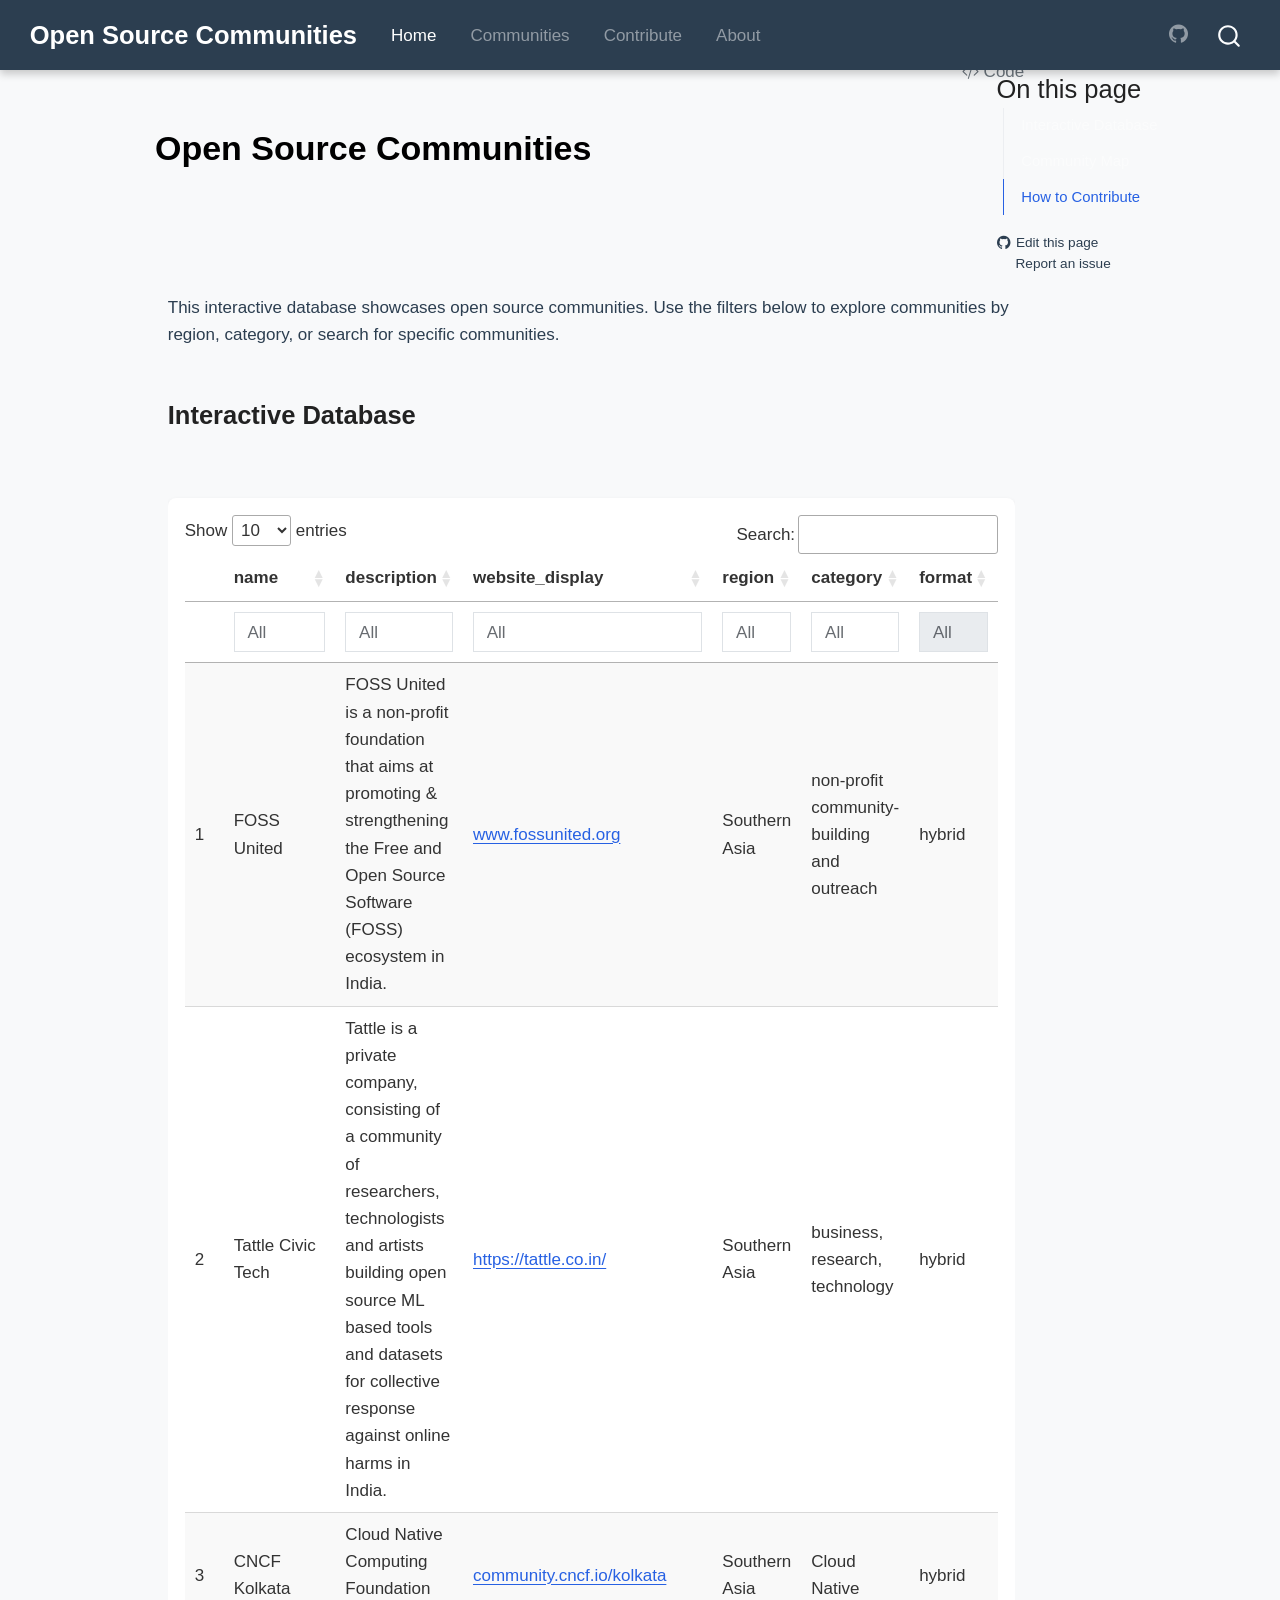
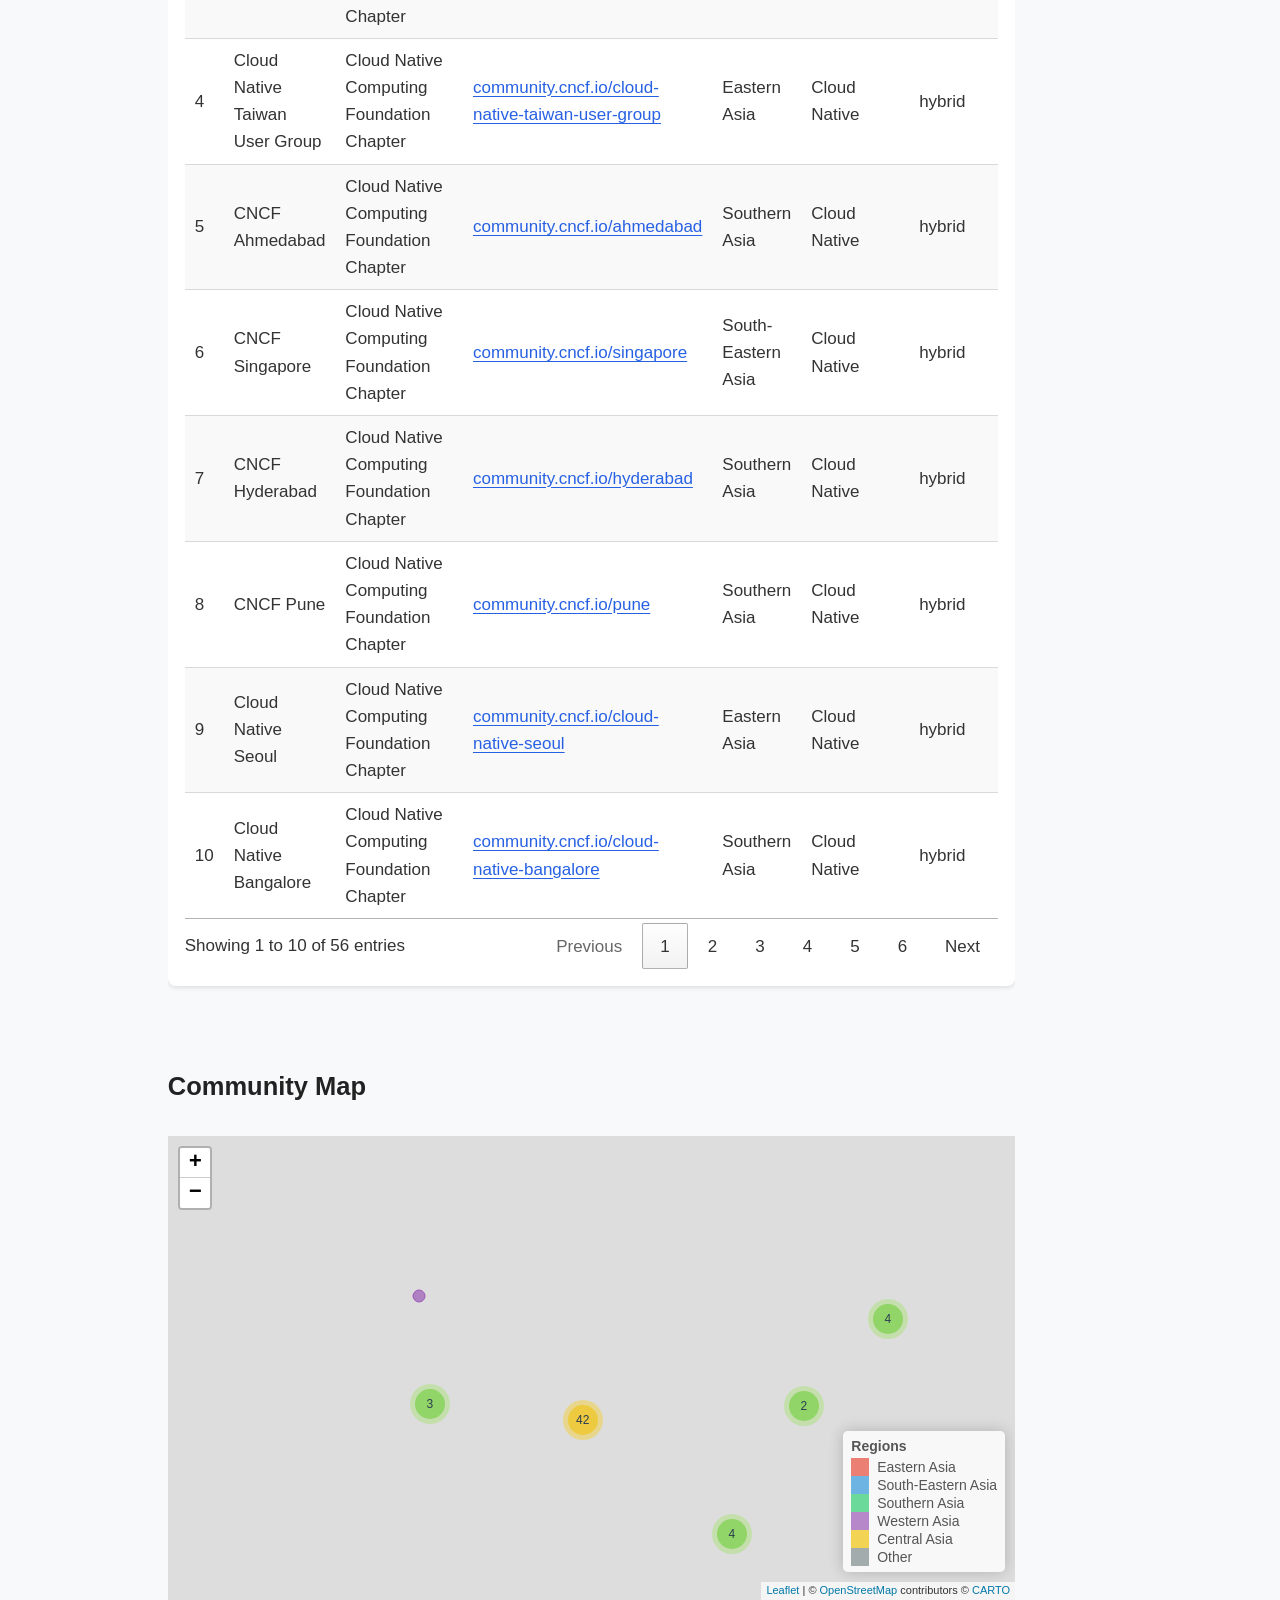
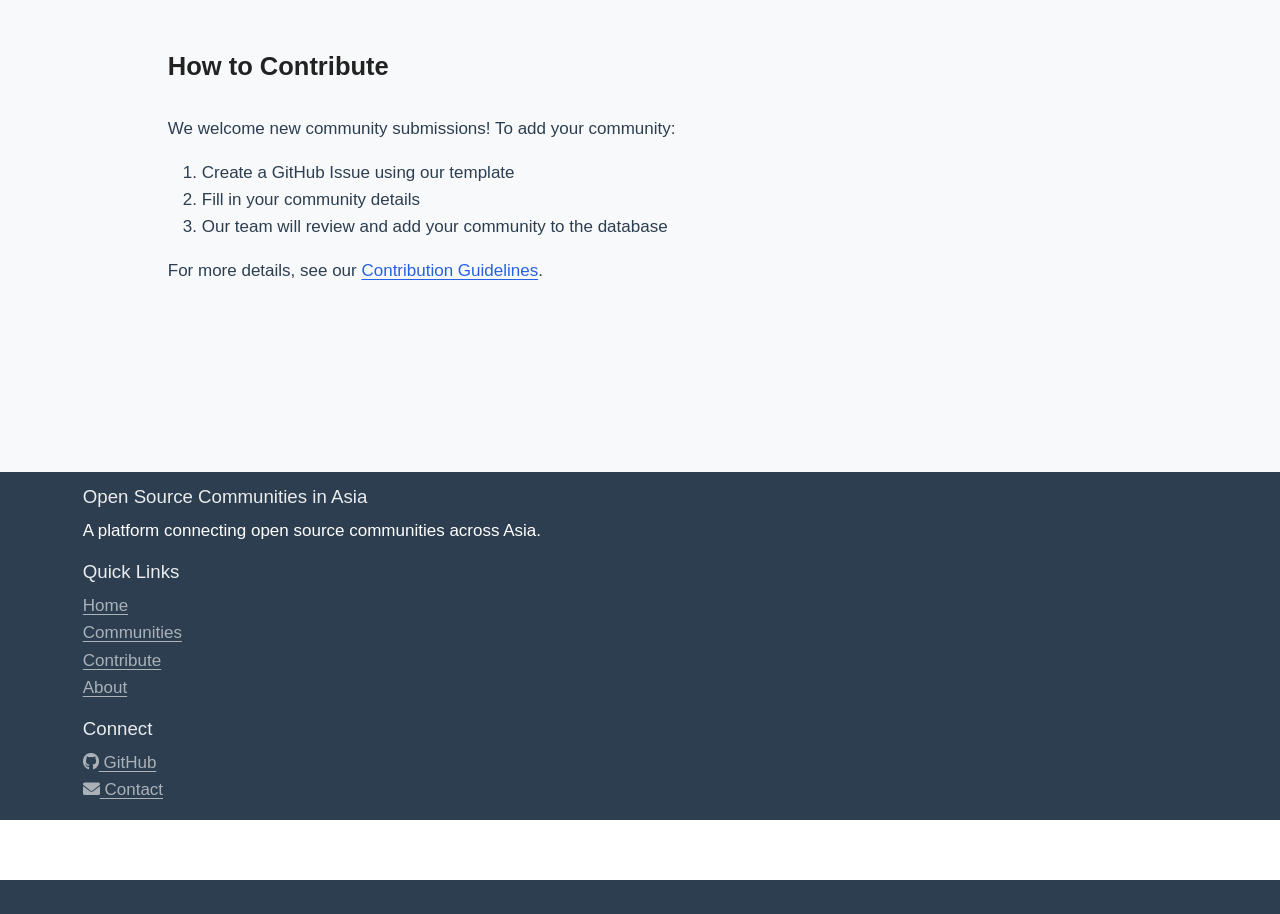
==== docs/index.html @ 330e284d "pushed website code Signed-off-by: SammanSarkar <sarkar.samman4231@gmail.com>" ====
<!DOCTYPE html>
<html xmlns="http://www.w3.org/1999/xhtml" lang="en" xml:lang="en"><head>

<meta charset="utf-8">
<meta name="generator" content="quarto-1.7.29">

<meta name="viewport" content="width=device-width, initial-scale=1.0, user-scalable=yes">


<title>Open Source Communities</title>
<style>
code{white-space: pre-wrap;}
span.smallcaps{font-variant: small-caps;}
div.columns{display: flex; gap: min(4vw, 1.5em);}
div.column{flex: auto; overflow-x: auto;}
div.hanging-indent{margin-left: 1.5em; text-indent: -1.5em;}
ul.task-list{list-style: none;}
ul.task-list li input[type="checkbox"] {
  width: 0.8em;
  margin: 0 0.8em 0.2em -1em; /* quarto-specific, see https://github.com/quarto-dev/quarto-cli/issues/4556 */ 
  vertical-align: middle;
}
/* CSS for syntax highlighting */
html { -webkit-text-size-adjust: 100%; }
pre > code.sourceCode { white-space: pre; position: relative; }
pre > code.sourceCode > span { display: inline-block; line-height: 1.25; }
pre > code.sourceCode > span:empty { height: 1.2em; }
.sourceCode { overflow: visible; }
code.sourceCode > span { color: inherit; text-decoration: inherit; }
div.sourceCode { margin: 1em 0; }
pre.sourceCode { margin: 0; }
@media screen {
div.sourceCode { overflow: auto; }
}
@media print {
pre > code.sourceCode { white-space: pre-wrap; }
pre > code.sourceCode > span { text-indent: -5em; padding-left: 5em; }
}
pre.numberSource code
  { counter-reset: source-line 0; }
pre.numberSource code > span
  { position: relative; left: -4em; counter-increment: source-line; }
pre.numberSource code > span > a:first-child::before
  { content: counter(source-line);
    position: relative; left: -1em; text-align: right; vertical-align: baseline;
    border: none; display: inline-block;
    -webkit-touch-callout: none; -webkit-user-select: none;
    -khtml-user-select: none; -moz-user-select: none;
    -ms-user-select: none; user-select: none;
    padding: 0 4px; width: 4em;
  }
pre.numberSource { margin-left: 3em;  padding-left: 4px; }
div.sourceCode
  {   }
@media screen {
pre > code.sourceCode > span > a:first-child::before { text-decoration: underline; }
}
</style>


<script src="site_libs/quarto-nav/quarto-nav.js"></script>
<script src="site_libs/quarto-nav/headroom.min.js"></script>
<script src="site_libs/clipboard/clipboard.min.js"></script>
<script src="site_libs/quarto-search/autocomplete.umd.js"></script>
<script src="site_libs/quarto-search/fuse.min.js"></script>
<script src="site_libs/quarto-search/quarto-search.js"></script>
<meta name="quarto:offset" content="./">
<script src="site_libs/quarto-html/quarto.js" type="module"></script>
<script src="site_libs/quarto-html/tabsets/tabsets.js" type="module"></script>
<script src="site_libs/quarto-html/popper.min.js"></script>
<script src="site_libs/quarto-html/tippy.umd.min.js"></script>
<script src="site_libs/quarto-html/anchor.min.js"></script>
<link href="site_libs/quarto-html/tippy.css" rel="stylesheet">
<link href="site_libs/quarto-html/quarto-syntax-highlighting-bcbce66894bfa8e7e94e40e0186b9bb8.css" rel="stylesheet" id="quarto-text-highlighting-styles">
<script src="site_libs/bootstrap/bootstrap.min.js"></script>
<link href="site_libs/bootstrap/bootstrap-icons.css" rel="stylesheet">
<link href="site_libs/bootstrap/bootstrap-f09d9e16f4c314c3ee0d84a079bee913.min.css" rel="stylesheet" append-hash="true" id="quarto-bootstrap" data-mode="light">
<script id="quarto-search-options" type="application/json">{
  "location": "navbar",
  "copy-button": false,
  "collapse-after": 3,
  "panel-placement": "end",
  "type": "overlay",
  "limit": 50,
  "keyboard-shortcut": [
    "f",
    "/",
    "s"
  ],
  "show-item-context": false,
  "language": {
    "search-no-results-text": "No results",
    "search-matching-documents-text": "matching documents",
    "search-copy-link-title": "Copy link to search",
    "search-hide-matches-text": "Hide additional matches",
    "search-more-match-text": "more match in this document",
    "search-more-matches-text": "more matches in this document",
    "search-clear-button-title": "Clear",
    "search-text-placeholder": "",
    "search-detached-cancel-button-title": "Cancel",
    "search-submit-button-title": "Submit",
    "search-label": "Search"
  }
}</script>
<style>html{ scroll-behavior: smooth; }</style>
<link href="site_libs/htmltools-fill-0.5.8.1/fill.css" rel="stylesheet">

<script src="site_libs/htmlwidgets-1.6.4/htmlwidgets.js"></script>

<link href="site_libs/datatables-css-0.0.0/datatables-crosstalk.css" rel="stylesheet">

<script src="site_libs/datatables-binding-0.33/datatables.js"></script>

<script src="site_libs/jquery-3.6.0/jquery-3.6.0.min.js"></script>

<link href="site_libs/dt-core-1.13.6/css/jquery.dataTables.min.css" rel="stylesheet">

<link href="site_libs/dt-core-1.13.6/css/jquery.dataTables.extra.css" rel="stylesheet">

<script src="site_libs/dt-core-1.13.6/js/jquery.dataTables.min.js"></script>

<link href="site_libs/nouislider-7.0.10/jquery.nouislider.min.css" rel="stylesheet">

<script src="site_libs/nouislider-7.0.10/jquery.nouislider.min.js"></script>

<link href="site_libs/selectize-0.12.0/selectize.bootstrap3.css" rel="stylesheet">

<script src="site_libs/selectize-0.12.0/selectize.min.js"></script>

<link href="site_libs/crosstalk-1.2.1/css/crosstalk.min.css" rel="stylesheet">

<script src="site_libs/crosstalk-1.2.1/js/crosstalk.min.js"></script>

<link href="site_libs/leaflet-1.3.1/leaflet.css" rel="stylesheet">

<script src="site_libs/leaflet-1.3.1/leaflet.js"></script>

<link href="site_libs/leafletfix-1.0.0/leafletfix.css" rel="stylesheet">

<script src="site_libs/proj4-2.6.2/proj4.min.js"></script>

<script src="site_libs/Proj4Leaflet-1.0.1/proj4leaflet.js"></script>

<link href="site_libs/rstudio_leaflet-1.3.1/rstudio_leaflet.css" rel="stylesheet">

<script src="site_libs/leaflet-binding-2.2.2/leaflet.js"></script>

<script src="site_libs/leaflet-providers-2.0.0/leaflet-providers_2.0.0.js"></script>

<script src="site_libs/leaflet-providers-plugin-2.2.2/leaflet-providers-plugin.js"></script>

<link href="site_libs/leaflet-markercluster-1.0.5/MarkerCluster.css" rel="stylesheet">

<link href="site_libs/leaflet-markercluster-1.0.5/MarkerCluster.Default.css" rel="stylesheet">

<script src="site_libs/leaflet-markercluster-1.0.5/leaflet.markercluster.js"></script>

<script src="site_libs/leaflet-markercluster-1.0.5/leaflet.markercluster.freezable.js"></script>

<script src="site_libs/leaflet-markercluster-1.0.5/leaflet.markercluster.layersupport.js"></script>



<link rel="stylesheet" href="styles/custom.css">
<link rel="stylesheet" href="https://cdnjs.cloudflare.com/ajax/libs/font-awesome/6.0.0/css/all.min.css">
</head>

<body class="nav-fixed quarto-light">

<div id="quarto-search-results"></div>
  <header id="quarto-header" class="headroom fixed-top">
    <nav class="navbar navbar-expand-lg " data-bs-theme="dark">
      <div class="navbar-container container-fluid">
      <div class="navbar-brand-container mx-auto">
    <a class="navbar-brand" href="./index.html">
    <span class="navbar-title">Open Source Communities</span>
    </a>
  </div>
            <div id="quarto-search" class="" title="Search"></div>
          <button class="navbar-toggler" type="button" data-bs-toggle="collapse" data-bs-target="#navbarCollapse" aria-controls="navbarCollapse" role="menu" aria-expanded="false" aria-label="Toggle navigation" onclick="if (window.quartoToggleHeadroom) { window.quartoToggleHeadroom(); }">
  <span class="navbar-toggler-icon"></span>
</button>
          <div class="collapse navbar-collapse" id="navbarCollapse">
            <ul class="navbar-nav navbar-nav-scroll me-auto">
  <li class="nav-item">
    <a class="nav-link active" href="./index.html" aria-current="page"> 
<span class="menu-text">Home</span></a>
  </li>  
  <li class="nav-item">
    <a class="nav-link" href="./communities/index.html"> 
<span class="menu-text">Communities</span></a>
  </li>  
  <li class="nav-item">
    <a class="nav-link" href="./contribute.html"> 
<span class="menu-text">Contribute</span></a>
  </li>  
  <li class="nav-item">
    <a class="nav-link" href="./about.html"> 
<span class="menu-text">About</span></a>
  </li>  
</ul>
            <ul class="navbar-nav navbar-nav-scroll ms-auto">
  <li class="nav-item compact">
    <a class="nav-link" href="https://github.com/chaoss/chaoss-asia/"> <i class="bi bi-github" role="img" aria-label="GitHub">
</i> 
<span class="menu-text"></span></a>
  </li>  
</ul>
          </div> <!-- /navcollapse -->
            <div class="quarto-navbar-tools">
</div>
      </div> <!-- /container-fluid -->
    </nav>
</header>
<!-- content -->
<div id="quarto-content" class="quarto-container page-columns page-rows-contents page-layout-article page-navbar">
<!-- sidebar -->
<!-- margin-sidebar -->
    <div id="quarto-margin-sidebar" class="sidebar margin-sidebar">
        <nav id="TOC" role="doc-toc" class="toc-active">
    <h2 id="toc-title">On this page</h2>
   
  <ul>
  <li><a href="#section" id="toc-section" class="nav-link active" data-scroll-target="#section"></a>
  <ul class="collapse">
  <li><a href="#interactive-database" id="toc-interactive-database" class="nav-link" data-scroll-target="#interactive-database">Interactive Database</a></li>
  <li><a href="#community-map" id="toc-community-map" class="nav-link" data-scroll-target="#community-map">Community Map</a></li>
  <li><a href="#how-to-contribute" id="toc-how-to-contribute" class="nav-link" data-scroll-target="#how-to-contribute">How to Contribute</a></li>
  </ul></li>
  </ul>
<div class="toc-actions"><ul><li><a href="https://github.com/chaoss/oscdb/edit/main/index.qmd" class="toc-action"><i class="bi bi-github"></i>Edit this page</a></li><li><a href="https://github.com/chaoss/oscdb/issues/new" class="toc-action"><i class="bi empty"></i>Report an issue</a></li></ul></div></nav>
    </div>
<!-- main -->
<main class="content" id="quarto-document-content">

<header id="title-block-header" class="quarto-title-block default">
<div class="quarto-title">
<div class="quarto-title-block"><div><h1 class="title">Open Source Communities</h1><button type="button" class="btn code-tools-button" id="quarto-code-tools-source"><i class="bi"></i> Code</button></div></div>
</div>



<div class="quarto-title-meta">

    
  
    
  </div>
  


</header>


<section id="section" class="level1 mb-4 border-0 container mt-6 pt-6">
<h1 class="mb-4 border-0"></h1>
<div class="mb-5">
<p>This interactive database showcases open source communities. Use the filters below to explore communities by region, category, or search for specific communities.</p>
</div>
<section id="interactive-database" class="level2 mt-5 mb-4">
<h2 class="mt-5 mb-4 anchored" data-anchor-id="interactive-database">Interactive Database</h2>
<div class="cell">
<div class="cell-output-display">
<div class="datatables html-widget html-fill-item" id="htmlwidget-31fa518101b8934e834b" style="width:100%;height:auto;"></div>
<script type="application/json" data-for="htmlwidget-31fa518101b8934e834b">{"x":{"filter":"top","vertical":false,"filterHTML":"<tr>\n  <td><\/td>\n  <td data-type=\"character\" style=\"vertical-align: top;\">\n    <div class=\"form-group\" style=\"margin-bottom: auto;\">\n      <input type=\"search\" placeholder=\"All\" class=\"form-control\" style=\"width: 100%;\"/>\n    <\/div>\n  <\/td>\n  <td data-type=\"character\" style=\"vertical-align: top;\">\n    <div class=\"form-group\" style=\"margin-bottom: auto;\">\n      <input type=\"search\" placeholder=\"All\" class=\"form-control\" style=\"width: 100%;\"/>\n    <\/div>\n  <\/td>\n  <td data-type=\"character\" style=\"vertical-align: top;\">\n    <div class=\"form-group\" style=\"margin-bottom: auto;\">\n      <input type=\"search\" placeholder=\"All\" class=\"form-control\" style=\"width: 100%;\"/>\n    <\/div>\n  <\/td>\n  <td data-type=\"character\" style=\"vertical-align: top;\">\n    <div class=\"form-group\" style=\"margin-bottom: auto;\">\n      <input type=\"search\" placeholder=\"All\" class=\"form-control\" style=\"width: 100%;\"/>\n    <\/div>\n  <\/td>\n  <td data-type=\"character\" style=\"vertical-align: top;\">\n    <div class=\"form-group\" style=\"margin-bottom: auto;\">\n      <input type=\"search\" placeholder=\"All\" class=\"form-control\" style=\"width: 100%;\"/>\n    <\/div>\n  <\/td>\n  <td data-type=\"character\" style=\"vertical-align: top;\">\n    <div class=\"form-group\" style=\"margin-bottom: auto;\">\n      <input type=\"search\" placeholder=\"All\" class=\"form-control\" style=\"width: 100%;\" disabled=\"\"/>\n    <\/div>\n  <\/td>\n<\/tr>","data":[["1","2","3","4","5","6","7","8","9","10","11","12","13","14","15","16","17","18","19","20","21","22","23","24","25","26","27","28","29","30","31","32","33","34","35","36","37","38","39","40","41","42","43","44","45","46","47","48","49","50","51","52","53","54","55","56"],["FOSS United","Tattle Civic Tech","CNCF Kolkata","Cloud Native Taiwan User Group","CNCF Ahmedabad","CNCF Singapore","CNCF Hyderabad","CNCF Pune","Cloud Native Seoul","Cloud Native Bangalore","CNCF Dubai","CNCF Kochi","Kubernetes Chaos Engineering Meetup Group","CNCF Lahore","CNCF Islamabad","CNCF Chennai","CNCF Kathmandu","CNCF Abu Dhabi","Cloud Native DaLian","Cloud Native Guangzhou","Cloud Native Gurugram","Cloud Native Indore","CNCF Jaipur","Cloud Native Coimbatore","CNCF Indonesia","Cloud Native Trivandrum","CNCF Nashik","Cloud Native Raipur","Cloud Native Noida","CNCF Chandigarh","Cloud Native Guwahati","CNCF Nagpur","Cloud Native Baku","Cloud Native Dhaka","CNCF New Delhi","CNCF Thane","Cloud Native Security India","Cloud Native Surat","Cloud Native Kerala","CNCF Madurai","CNCF Amravati","Cloud Native Vadodara","CNCF Greater Noida","Cloud Native Gandhinagar","Cloud Native Hooghly","Cloud Native Aurangabad","Cloud Native Security Pakistan","Cloud Native Dibrugarh","Cloud Native Kuala Lumpur","Cloud Native Jalandhar","Cloud Native Ho Chi Minh","Kubernetes Sri Lanka","Cloud Native Community Japan","Cloud Native Riyadh","Cloud Native Security Japan","Cloud Native Bihar"],["FOSS United is a non-profit foundation that aims at promoting & strengthening the Free and Open Source Software (FOSS) ecosystem in India.","Tattle is a private company, consisting of a community of researchers, technologists and artists building open source ML based tools and datasets for collective response against online harms in India.","Cloud Native Computing Foundation Chapter","Cloud Native Computing Foundation Chapter","Cloud Native Computing Foundation Chapter","Cloud Native Computing Foundation Chapter","Cloud Native Computing Foundation Chapter","Cloud Native Computing Foundation Chapter","Cloud Native Computing Foundation Chapter","Cloud Native Computing Foundation Chapter","Cloud Native Computing Foundation Chapter","Cloud Native Computing Foundation Chapter","Cloud Native Computing Foundation Chapter","Cloud Native Computing Foundation Chapter","Cloud Native Computing Foundation Chapter","Cloud Native Computing Foundation Chapter","Cloud Native Computing Foundation Chapter","Cloud Native Computing Foundation Chapter","Cloud Native Computing Foundation Chapter","Cloud Native Computing Foundation Chapter","Cloud Native Computing Foundation Chapter","Cloud Native Computing Foundation Chapter","Cloud Native Computing Foundation Chapter","Cloud Native Computing Foundation Chapter","Cloud Native Computing Foundation Chapter","Cloud Native Computing Foundation Chapter","Cloud Native Computing Foundation Chapter","Cloud Native Computing Foundation Chapter","Cloud Native Computing Foundation Chapter","Cloud Native Computing Foundation Chapter","Cloud Native Computing Foundation Chapter","Cloud Native Computing Foundation Chapter","Cloud Native Computing Foundation Chapter","Cloud Native Computing Foundation Chapter","Cloud Native Computing Foundation Chapter","Cloud Native Computing Foundation Chapter","Cloud Native Computing Foundation Chapter","Cloud Native Computing Foundation Chapter","Cloud Native Computing Foundation Chapter","Cloud Native Computing Foundation Chapter","Cloud Native Computing Foundation Chapter","Cloud Native Computing Foundation Chapter","Cloud Native Computing Foundation Chapter","Cloud Native Computing Foundation Chapter","Cloud Native Computing Foundation Chapter","Cloud Native Computing Foundation Chapter","Cloud Native Computing Foundation Chapter","Cloud Native Computing Foundation Chapter","Cloud Native Computing Foundation Chapter","Cloud Native Computing Foundation Chapter","Cloud Native Computing Foundation Chapter","Cloud Native Computing Foundation Chapter","Cloud Native Computing Foundation Chapter","Cloud Native Computing Foundation Chapter","Cloud Native Computing Foundation Chapter","Cloud Native Computing Foundation Chapter"],["<a href='https://www.fossunited.org' target='_blank'>www.fossunited.org<\/a>","<a href='https://tattle.co.in/' target='_blank'>https://tattle.co.in/<\/a>","<a href='https://community.cncf.io/kolkata' target='_blank'>community.cncf.io/kolkata<\/a>","<a href='https://community.cncf.io/cloud-native-taiwan-user-group' target='_blank'>community.cncf.io/cloud-native-taiwan-user-group<\/a>","<a href='https://community.cncf.io/ahmedabad' target='_blank'>community.cncf.io/ahmedabad<\/a>","<a href='https://community.cncf.io/singapore' target='_blank'>community.cncf.io/singapore<\/a>","<a href='https://community.cncf.io/hyderabad' target='_blank'>community.cncf.io/hyderabad<\/a>","<a href='https://community.cncf.io/pune' target='_blank'>community.cncf.io/pune<\/a>","<a href='https://community.cncf.io/cloud-native-seoul' target='_blank'>community.cncf.io/cloud-native-seoul<\/a>","<a href='https://community.cncf.io/cloud-native-bangalore' target='_blank'>community.cncf.io/cloud-native-bangalore<\/a>","<a href='https://community.cncf.io/dubai' target='_blank'>community.cncf.io/dubai<\/a>","<a href='https://community.cncf.io/kochi' target='_blank'>community.cncf.io/kochi<\/a>","<a href='https://community.cncf.io/kubernetes-chaos-engineering' target='_blank'>community.cncf.io/kubernetes-chaos-engineering<\/a>","<a href='https://community.cncf.io/lahore' target='_blank'>community.cncf.io/lahore<\/a>","<a href='https://community.cncf.io/islamabad' target='_blank'>community.cncf.io/islamabad<\/a>","<a href='https://community.cncf.io/chennai' target='_blank'>community.cncf.io/chennai<\/a>","<a href='https://community.cncf.io/kathmandu' target='_blank'>community.cncf.io/kathmandu<\/a>","<a href='https://community.cncf.io/abu-dhabi' target='_blank'>community.cncf.io/abu-dhabi<\/a>","<a href='https://community.cncf.io/cloud-native-dalian' target='_blank'>community.cncf.io/cloud-native-dalian<\/a>","<a href='https://community.cncf.io/cloud-native-guangzhou' target='_blank'>community.cncf.io/cloud-native-guangzhou<\/a>","<a href='https://community.cncf.io/cloud-native-gurugram' target='_blank'>community.cncf.io/cloud-native-gurugram<\/a>","<a href='https://community.cncf.io/cloud-native-indore' target='_blank'>community.cncf.io/cloud-native-indore<\/a>","<a href='https://community.cncf.io/jaipur' target='_blank'>community.cncf.io/jaipur<\/a>","<a href='https://community.cncf.io/cloud-native-coimbatore' target='_blank'>community.cncf.io/cloud-native-coimbatore<\/a>","<a href='https://community.cncf.io/indonesia' target='_blank'>community.cncf.io/indonesia<\/a>","<a href='https://community.cncf.io/cloud-native-trivandrum' target='_blank'>community.cncf.io/cloud-native-trivandrum<\/a>","<a href='https://community.cncf.io/nashik' target='_blank'>community.cncf.io/nashik<\/a>","<a href='https://community.cncf.io/cloud-native-raipur' target='_blank'>community.cncf.io/cloud-native-raipur<\/a>","<a href='https://community.cncf.io/cloud-native-noida' target='_blank'>community.cncf.io/cloud-native-noida<\/a>","<a href='https://community.cncf.io/chandigarh' target='_blank'>community.cncf.io/chandigarh<\/a>","<a href='https://community.cncf.io/cloud-native-guwahati' target='_blank'>community.cncf.io/cloud-native-guwahati<\/a>","<a href='https://community.cncf.io/nagpur' target='_blank'>community.cncf.io/nagpur<\/a>","<a href='https://community.cncf.io/cloud-native-baku' target='_blank'>community.cncf.io/cloud-native-baku<\/a>","<a href='https://community.cncf.io/cloud-native-dhaka' target='_blank'>community.cncf.io/cloud-native-dhaka<\/a>","<a href='https://community.cncf.io/new-delhi' target='_blank'>community.cncf.io/new-delhi<\/a>","<a href='https://community.cncf.io/thane' target='_blank'>community.cncf.io/thane<\/a>","<a href='https://community.cncf.io/cloud-native-security-india' target='_blank'>community.cncf.io/cloud-native-security-india<\/a>","<a href='https://community.cncf.io/cloud-native-surat' target='_blank'>community.cncf.io/cloud-native-surat<\/a>","<a href='https://community.cncf.io/cloud-native-kerala' target='_blank'>community.cncf.io/cloud-native-kerala<\/a>","<a href='https://community.cncf.io/madurai' target='_blank'>community.cncf.io/madurai<\/a>","<a href='https://community.cncf.io/amravati' target='_blank'>community.cncf.io/amravati<\/a>","<a href='https://community.cncf.io/cloud-native-vadodara' target='_blank'>community.cncf.io/cloud-native-vadodara<\/a>","<a href='https://community.cncf.io/greater-noida' target='_blank'>community.cncf.io/greater-noida<\/a>","<a href='https://community.cncf.io/cloud-native-gandhinagar' target='_blank'>community.cncf.io/cloud-native-gandhinagar<\/a>","<a href='https://community.cncf.io/cloud-native-hooghly' target='_blank'>community.cncf.io/cloud-native-hooghly<\/a>","<a href='https://community.cncf.io/cloud-native-aurangabad' target='_blank'>community.cncf.io/cloud-native-aurangabad<\/a>","<a href='https://community.cncf.io/cloud-native-security-pakistan' target='_blank'>community.cncf.io/cloud-native-security-pakistan<\/a>","<a href='https://community.cncf.io/cloud-native-dibrugarh' target='_blank'>community.cncf.io/cloud-native-dibrugarh<\/a>","<a href='https://community.cncf.io/cloud-native-kuala-lumpur' target='_blank'>community.cncf.io/cloud-native-kuala-lumpur<\/a>","<a href='https://community.cncf.io/cloud-native-jalandhar' target='_blank'>community.cncf.io/cloud-native-jalandhar<\/a>","<a href='https://community.cncf.io/cloud-native-ho-chi-minh' target='_blank'>community.cncf.io/cloud-native-ho-chi-minh<\/a>","<a href='https://community.cncf.io/kubernetes-sri-lanka' target='_blank'>community.cncf.io/kubernetes-sri-lanka<\/a>","<a href='https://community.cncf.io/cloud-native-community-japan' target='_blank'>community.cncf.io/cloud-native-community-japan<\/a>","<a href='https://community.cncf.io/cloud-native-riyadh' target='_blank'>community.cncf.io/cloud-native-riyadh<\/a>","<a href='https://community.cncf.io/cloud-native-security-japan' target='_blank'>community.cncf.io/cloud-native-security-japan<\/a>","<a href='https://community.cncf.io/cloud-native-bihar' target='_blank'>community.cncf.io/cloud-native-bihar<\/a>"],["Southern Asia","Southern Asia","Southern Asia","Eastern Asia","Southern Asia","South-Eastern Asia","Southern Asia","Southern Asia","Eastern Asia","Southern Asia","Western Asia","Southern Asia","Southern Asia","Southern Asia","Southern Asia","Southern Asia","Southern Asia","Western Asia","Eastern Asia","Eastern Asia","Southern Asia","Southern Asia","Southern Asia","Southern Asia","South-Eastern Asia","Southern Asia","Southern Asia","Southern Asia","Southern Asia","Southern Asia","Southern Asia","Southern Asia","Western Asia","Southern Asia","Southern Asia","Southern Asia","Southern Asia","Southern Asia","Southern Asia","Southern Asia","Southern Asia","Southern Asia","Southern Asia","Southern Asia","Southern Asia","Southern Asia","Southern Asia","Southern Asia","South-Eastern Asia","Southern Asia","South-Eastern Asia","Southern Asia","Eastern Asia","Western Asia","Eastern Asia","Southern Asia"],["non-profit community-building and outreach","business, research, technology","Cloud Native","Cloud Native","Cloud Native","Cloud Native","Cloud Native","Cloud Native","Cloud Native","Cloud Native","Cloud Native","Cloud Native","Cloud Native,Chaos Engineering","Cloud Native","Cloud Native","Cloud Native","Cloud Native","Cloud Native","Cloud Native","Cloud Native","Cloud Native","Cloud Native","Cloud Native","Cloud Native","Cloud Native","Cloud Native","Cloud Native","Cloud Native","Cloud Native","Cloud Native","Cloud Native","Cloud Native","Cloud Native","Cloud Native","Cloud Native","Cloud Native","Cloud Native,Security","Cloud Native","Cloud Native","Cloud Native","Cloud Native","Cloud Native","Cloud Native","Cloud Native","Cloud Native","Cloud Native","Cloud Native,Security","Cloud Native","Cloud Native","Cloud Native","Cloud Native","Cloud Native","Cloud Native","Cloud Native","Cloud Native,Security","Cloud Native"],["hybrid","hybrid","hybrid","hybrid","hybrid","hybrid","hybrid","hybrid","hybrid","hybrid","hybrid","hybrid","hybrid","hybrid","hybrid","hybrid","hybrid","hybrid","hybrid","hybrid","hybrid","hybrid","hybrid","hybrid","hybrid","hybrid","hybrid","hybrid","hybrid","hybrid","hybrid","hybrid","hybrid","hybrid","hybrid","hybrid","hybrid","hybrid","hybrid","hybrid","hybrid","hybrid","hybrid","hybrid","hybrid","hybrid","hybrid","hybrid","hybrid","hybrid","hybrid","hybrid","hybrid","hybrid","hybrid","hybrid"]],"container":"<table class=\"display\">\n  <thead>\n    <tr>\n      <th> <\/th>\n      <th>name<\/th>\n      <th>description<\/th>\n      <th>website_display<\/th>\n      <th>region<\/th>\n      <th>category<\/th>\n      <th>format<\/th>\n    <\/tr>\n  <\/thead>\n<\/table>","options":{"pageLength":10,"autoWidth":false,"scrollX":false,"columnDefs":[{"width":"17%","targets":0},{"width":"30%","targets":1},{"width":"13%","targets":2,"render":"function(data, type, row) { return type === 'display' ? data : data.replace(/<.*?>/g, ''); }"},{"width":"13%","targets":3},{"width":"13%","targets":4},{"width":"10%","targets":5},{"orderable":false,"targets":0},{"name":" ","targets":0},{"name":"name","targets":1},{"name":"description","targets":2},{"name":"website_display","targets":3},{"name":"region","targets":4},{"name":"category","targets":5},{"name":"format","targets":6}],"initComplete":"\n      function(settings, json) {\n        var table = this.api();\n        \n        // Create select filter for format column (6th column, index 5)\n        var formatColumn = table.column(5);\n        var formatSelect = $('<select><option value=\"\">All<\/option><option value=\"in-person\">In-Person<\/option><option value=\"virtual\">Virtual<\/option><option value=\"hybrid\">Hybrid<\/option><\/select>')\n          .appendTo($(formatColumn.header()).closest('tr').siblings('.filters').children().eq(5).empty())\n          .on('change', function() {\n            formatColumn\n              .search($(this).val() ? '^' + $(this).val() + '$' : '', true, false)\n              .draw();\n          });\n      }\n    ","order":[],"orderClasses":false,"orderCellsTop":true}},"evals":["options.columnDefs.2.render","options.initComplete"],"jsHooks":[]}</script>
</div>
</div>
</section>
<section id="community-map" class="level2 mt-5 mb-4">
<h2 class="mt-5 mb-4 anchored" data-anchor-id="community-map">Community Map</h2>
<div class="cell">
<div class="cell-output-display">
<div class="leaflet html-widget html-fill-item" id="htmlwidget-a6395599c1e37ce2b5b6" style="width:100%;height:464px;"></div>
<script type="application/json" data-for="htmlwidget-a6395599c1e37ce2b5b6">{"x":{"options":{"crs":{"crsClass":"L.CRS.EPSG3857","code":null,"proj4def":null,"projectedBounds":null,"options":{}}},"calls":[{"method":"addProviderTiles","args":["CartoDB.Positron",null,null,{"errorTileUrl":"","noWrap":false,"detectRetina":false}]},{"method":"addCircleMarkers","args":[[22.3511148,22.3511148,22.5726459,25.0375198,23.0215374,1.357107,17.360589,18.5213738,37.5666791,12.9881567,25.0742823,9.9679032,12.9881567,31.5656822,33.6938118,13.0836939,27.708317,24.4538352,39.740278,23.1301964,28.4646148,22.7203616,26.9154576,11.0018115,-6.1754049,8.4882267,20.0112475,21.2380912,28.5706333,30.7334421,26.1805978,21.1498134,40.3755885,23.7643863,28.6430858,19.1943294,28.6273928,21.2094892,10.5270099,9.926115299999999,21.1545412,22.2973142,28.4670734,23.2232877,22.8854687,19.877263,31.5656822,27.4844597,3.1526589,31.2922311,10.7763897,6.9388614,35.6768601,23.333333,35.6768601,25.5125411],[78.6677428,78.6677428,88.3638953,121.5636796,72.58005679999999,103.8194992,78.4740613,73.85450710000001,126.9782914,77.62260000000001,55.1885387,76.2444378,77.62260000000001,74.31418290000001,73.06515109999999,80.270186,85.32058170000001,54.3774014,122.255833,113.2592945,77.0299194,75.8681996,75.81898169999999,76.96284249999999,106.827168,76.947551,73.7902364,81.6336993,77.3272147,76.77971429999999,91.75394300000001,79.0820556,49.8328009,90.38901439999999,77.2192671,72.9701779,77.1716954,72.83170579999999,76.21462099999999,78.11409829999999,77.6442962,73.1942567,77.5137649,72.6492267,88.3837126,75.3390241,74.31418290000001,94.9019447,101.7022205,75.56788779999999,106.7011391,79.8542005,139.7638947,45.333333,139.7638947,86.08833919999999],[6,6,6,6,6,6,6,6,6,6,6,6,6,6,6,6,6,6,6,6,6,6,6,6,6,6,6,6,6,6,6,6,6,6,6,6,6,6,6,6,6,6,6,6,6,6,6,6,6,6,6,6,6,6,6,6],null,null,{"interactive":true,"className":"","stroke":true,"color":["#2ecc71","#2ecc71","#2ecc71","#e74c3c","#2ecc71","#3498db","#2ecc71","#2ecc71","#e74c3c","#2ecc71","#9b59b6","#2ecc71","#2ecc71","#2ecc71","#2ecc71","#2ecc71","#2ecc71","#9b59b6","#e74c3c","#e74c3c","#2ecc71","#2ecc71","#2ecc71","#2ecc71","#3498db","#2ecc71","#2ecc71","#2ecc71","#2ecc71","#2ecc71","#2ecc71","#2ecc71","#9b59b6","#2ecc71","#2ecc71","#2ecc71","#2ecc71","#2ecc71","#2ecc71","#2ecc71","#2ecc71","#2ecc71","#2ecc71","#2ecc71","#2ecc71","#2ecc71","#2ecc71","#2ecc71","#3498db","#2ecc71","#3498db","#2ecc71","#e74c3c","#9b59b6","#e74c3c","#2ecc71"],"weight":1,"opacity":1,"fill":true,"fillColor":["#2ecc71","#2ecc71","#2ecc71","#e74c3c","#2ecc71","#3498db","#2ecc71","#2ecc71","#e74c3c","#2ecc71","#9b59b6","#2ecc71","#2ecc71","#2ecc71","#2ecc71","#2ecc71","#2ecc71","#9b59b6","#e74c3c","#e74c3c","#2ecc71","#2ecc71","#2ecc71","#2ecc71","#3498db","#2ecc71","#2ecc71","#2ecc71","#2ecc71","#2ecc71","#2ecc71","#2ecc71","#9b59b6","#2ecc71","#2ecc71","#2ecc71","#2ecc71","#2ecc71","#2ecc71","#2ecc71","#2ecc71","#2ecc71","#2ecc71","#2ecc71","#2ecc71","#2ecc71","#2ecc71","#2ecc71","#3498db","#2ecc71","#3498db","#2ecc71","#e74c3c","#9b59b6","#e74c3c","#2ecc71"],"fillOpacity":[0.7,0.7,0.7,0.7,0.7,0.7,0.7,0.7,0.7,0.7,0.7,0.7,0.7,0.7,0.7,0.7,0.7,0.7,0.7,0.7,0.7,0.7,0.7,0.7,0.7,0.7,0.7,0.7,0.7,0.7,0.7,0.7,0.7,0.7,0.7,0.7,0.7,0.7,0.7,0.7,0.7,0.7,0.7,0.7,0.7,0.7,0.7,0.7,0.7,0.7,0.7,0.7,0.7,0.7,0.7,0.7]},{"showCoverageOnHover":true,"zoomToBoundsOnClick":true,"spiderfyOnMaxZoom":true,"removeOutsideVisibleBounds":true,"spiderLegPolylineOptions":{"weight":1.5,"color":"#222","opacity":0.5},"freezeAtZoom":false},null,["<h4>FOSS United<\/h4><p>FOSS United is a non-profit foundation that aims at promoting & strengthening the Free and Open Source Software (FOSS) ecosystem in India.<\/p><p><strong>Region:<\/strong> Southern Asia<\/p><p><strong>Format:<\/strong> hybrid<\/p><p><a href='https://www.fossunited.org' target='_blank'>Visit Website<\/a><\/p>","<h4>Tattle Civic Tech<\/h4><p>Tattle is a private company, consisting of a community of researchers, technologists and artists building open source ML based tools and datasets for collective response against online harms in India.<\/p><p><strong>Region:<\/strong> Southern Asia<\/p><p><strong>Format:<\/strong> hybrid<\/p><p><a href='https://tattle.co.in/' target='_blank'>Visit Website<\/a><\/p>","<h4>CNCF Kolkata<\/h4><p>Cloud Native Computing Foundation Chapter<\/p><p><strong>Region:<\/strong> Southern Asia<\/p><p><strong>Format:<\/strong> hybrid<\/p><p><a href='https://community.cncf.io/kolkata' target='_blank'>Visit Website<\/a><\/p>","<h4>Cloud Native Taiwan User Group<\/h4><p>Cloud Native Computing Foundation Chapter<\/p><p><strong>Region:<\/strong> Eastern Asia<\/p><p><strong>Format:<\/strong> hybrid<\/p><p><a href='https://community.cncf.io/cloud-native-taiwan-user-group' target='_blank'>Visit Website<\/a><\/p>","<h4>CNCF Ahmedabad<\/h4><p>Cloud Native Computing Foundation Chapter<\/p><p><strong>Region:<\/strong> Southern Asia<\/p><p><strong>Format:<\/strong> hybrid<\/p><p><a href='https://community.cncf.io/ahmedabad' target='_blank'>Visit Website<\/a><\/p>","<h4>CNCF Singapore<\/h4><p>Cloud Native Computing Foundation Chapter<\/p><p><strong>Region:<\/strong> South-Eastern Asia<\/p><p><strong>Format:<\/strong> hybrid<\/p><p><a href='https://community.cncf.io/singapore' target='_blank'>Visit Website<\/a><\/p>","<h4>CNCF Hyderabad<\/h4><p>Cloud Native Computing Foundation Chapter<\/p><p><strong>Region:<\/strong> Southern Asia<\/p><p><strong>Format:<\/strong> hybrid<\/p><p><a href='https://community.cncf.io/hyderabad' target='_blank'>Visit Website<\/a><\/p>","<h4>CNCF Pune<\/h4><p>Cloud Native Computing Foundation Chapter<\/p><p><strong>Region:<\/strong> Southern Asia<\/p><p><strong>Format:<\/strong> hybrid<\/p><p><a href='https://community.cncf.io/pune' target='_blank'>Visit Website<\/a><\/p>","<h4>Cloud Native Seoul<\/h4><p>Cloud Native Computing Foundation Chapter<\/p><p><strong>Region:<\/strong> Eastern Asia<\/p><p><strong>Format:<\/strong> hybrid<\/p><p><a href='https://community.cncf.io/cloud-native-seoul' target='_blank'>Visit Website<\/a><\/p>","<h4>Cloud Native Bangalore<\/h4><p>Cloud Native Computing Foundation Chapter<\/p><p><strong>Region:<\/strong> Southern Asia<\/p><p><strong>Format:<\/strong> hybrid<\/p><p><a href='https://community.cncf.io/cloud-native-bangalore' target='_blank'>Visit Website<\/a><\/p>","<h4>CNCF Dubai<\/h4><p>Cloud Native Computing Foundation Chapter<\/p><p><strong>Region:<\/strong> Western Asia<\/p><p><strong>Format:<\/strong> hybrid<\/p><p><a href='https://community.cncf.io/dubai' target='_blank'>Visit Website<\/a><\/p>","<h4>CNCF Kochi<\/h4><p>Cloud Native Computing Foundation Chapter<\/p><p><strong>Region:<\/strong> Southern Asia<\/p><p><strong>Format:<\/strong> hybrid<\/p><p><a href='https://community.cncf.io/kochi' target='_blank'>Visit Website<\/a><\/p>","<h4>Kubernetes Chaos Engineering Meetup Group<\/h4><p>Cloud Native Computing Foundation Chapter<\/p><p><strong>Region:<\/strong> Southern Asia<\/p><p><strong>Format:<\/strong> hybrid<\/p><p><a href='https://community.cncf.io/kubernetes-chaos-engineering' target='_blank'>Visit Website<\/a><\/p>","<h4>CNCF Lahore<\/h4><p>Cloud Native Computing Foundation Chapter<\/p><p><strong>Region:<\/strong> Southern Asia<\/p><p><strong>Format:<\/strong> hybrid<\/p><p><a href='https://community.cncf.io/lahore' target='_blank'>Visit Website<\/a><\/p>","<h4>CNCF Islamabad<\/h4><p>Cloud Native Computing Foundation Chapter<\/p><p><strong>Region:<\/strong> Southern Asia<\/p><p><strong>Format:<\/strong> hybrid<\/p><p><a href='https://community.cncf.io/islamabad' target='_blank'>Visit Website<\/a><\/p>","<h4>CNCF Chennai<\/h4><p>Cloud Native Computing Foundation Chapter<\/p><p><strong>Region:<\/strong> Southern Asia<\/p><p><strong>Format:<\/strong> hybrid<\/p><p><a href='https://community.cncf.io/chennai' target='_blank'>Visit Website<\/a><\/p>","<h4>CNCF Kathmandu<\/h4><p>Cloud Native Computing Foundation Chapter<\/p><p><strong>Region:<\/strong> Southern Asia<\/p><p><strong>Format:<\/strong> hybrid<\/p><p><a href='https://community.cncf.io/kathmandu' target='_blank'>Visit Website<\/a><\/p>","<h4>CNCF Abu Dhabi<\/h4><p>Cloud Native Computing Foundation Chapter<\/p><p><strong>Region:<\/strong> Western Asia<\/p><p><strong>Format:<\/strong> hybrid<\/p><p><a href='https://community.cncf.io/abu-dhabi' target='_blank'>Visit Website<\/a><\/p>","<h4>Cloud Native DaLian<\/h4><p>Cloud Native Computing Foundation Chapter<\/p><p><strong>Region:<\/strong> Eastern Asia<\/p><p><strong>Format:<\/strong> hybrid<\/p><p><a href='https://community.cncf.io/cloud-native-dalian' target='_blank'>Visit Website<\/a><\/p>","<h4>Cloud Native Guangzhou<\/h4><p>Cloud Native Computing Foundation Chapter<\/p><p><strong>Region:<\/strong> Eastern Asia<\/p><p><strong>Format:<\/strong> hybrid<\/p><p><a href='https://community.cncf.io/cloud-native-guangzhou' target='_blank'>Visit Website<\/a><\/p>","<h4>Cloud Native Gurugram<\/h4><p>Cloud Native Computing Foundation Chapter<\/p><p><strong>Region:<\/strong> Southern Asia<\/p><p><strong>Format:<\/strong> hybrid<\/p><p><a href='https://community.cncf.io/cloud-native-gurugram' target='_blank'>Visit Website<\/a><\/p>","<h4>Cloud Native Indore<\/h4><p>Cloud Native Computing Foundation Chapter<\/p><p><strong>Region:<\/strong> Southern Asia<\/p><p><strong>Format:<\/strong> hybrid<\/p><p><a href='https://community.cncf.io/cloud-native-indore' target='_blank'>Visit Website<\/a><\/p>","<h4>CNCF Jaipur<\/h4><p>Cloud Native Computing Foundation Chapter<\/p><p><strong>Region:<\/strong> Southern Asia<\/p><p><strong>Format:<\/strong> hybrid<\/p><p><a href='https://community.cncf.io/jaipur' target='_blank'>Visit Website<\/a><\/p>","<h4>Cloud Native Coimbatore<\/h4><p>Cloud Native Computing Foundation Chapter<\/p><p><strong>Region:<\/strong> Southern Asia<\/p><p><strong>Format:<\/strong> hybrid<\/p><p><a href='https://community.cncf.io/cloud-native-coimbatore' target='_blank'>Visit Website<\/a><\/p>","<h4>CNCF Indonesia<\/h4><p>Cloud Native Computing Foundation Chapter<\/p><p><strong>Region:<\/strong> South-Eastern Asia<\/p><p><strong>Format:<\/strong> hybrid<\/p><p><a href='https://community.cncf.io/indonesia' target='_blank'>Visit Website<\/a><\/p>","<h4>Cloud Native Trivandrum<\/h4><p>Cloud Native Computing Foundation Chapter<\/p><p><strong>Region:<\/strong> Southern Asia<\/p><p><strong>Format:<\/strong> hybrid<\/p><p><a href='https://community.cncf.io/cloud-native-trivandrum' target='_blank'>Visit Website<\/a><\/p>","<h4>CNCF Nashik<\/h4><p>Cloud Native Computing Foundation Chapter<\/p><p><strong>Region:<\/strong> Southern Asia<\/p><p><strong>Format:<\/strong> hybrid<\/p><p><a href='https://community.cncf.io/nashik' target='_blank'>Visit Website<\/a><\/p>","<h4>Cloud Native Raipur<\/h4><p>Cloud Native Computing Foundation Chapter<\/p><p><strong>Region:<\/strong> Southern Asia<\/p><p><strong>Format:<\/strong> hybrid<\/p><p><a href='https://community.cncf.io/cloud-native-raipur' target='_blank'>Visit Website<\/a><\/p>","<h4>Cloud Native Noida<\/h4><p>Cloud Native Computing Foundation Chapter<\/p><p><strong>Region:<\/strong> Southern Asia<\/p><p><strong>Format:<\/strong> hybrid<\/p><p><a href='https://community.cncf.io/cloud-native-noida' target='_blank'>Visit Website<\/a><\/p>","<h4>CNCF Chandigarh<\/h4><p>Cloud Native Computing Foundation Chapter<\/p><p><strong>Region:<\/strong> Southern Asia<\/p><p><strong>Format:<\/strong> hybrid<\/p><p><a href='https://community.cncf.io/chandigarh' target='_blank'>Visit Website<\/a><\/p>","<h4>Cloud Native Guwahati<\/h4><p>Cloud Native Computing Foundation Chapter<\/p><p><strong>Region:<\/strong> Southern Asia<\/p><p><strong>Format:<\/strong> hybrid<\/p><p><a href='https://community.cncf.io/cloud-native-guwahati' target='_blank'>Visit Website<\/a><\/p>","<h4>CNCF Nagpur<\/h4><p>Cloud Native Computing Foundation Chapter<\/p><p><strong>Region:<\/strong> Southern Asia<\/p><p><strong>Format:<\/strong> hybrid<\/p><p><a href='https://community.cncf.io/nagpur' target='_blank'>Visit Website<\/a><\/p>","<h4>Cloud Native Baku<\/h4><p>Cloud Native Computing Foundation Chapter<\/p><p><strong>Region:<\/strong> Western Asia<\/p><p><strong>Format:<\/strong> hybrid<\/p><p><a href='https://community.cncf.io/cloud-native-baku' target='_blank'>Visit Website<\/a><\/p>","<h4>Cloud Native Dhaka<\/h4><p>Cloud Native Computing Foundation Chapter<\/p><p><strong>Region:<\/strong> Southern Asia<\/p><p><strong>Format:<\/strong> hybrid<\/p><p><a href='https://community.cncf.io/cloud-native-dhaka' target='_blank'>Visit Website<\/a><\/p>","<h4>CNCF New Delhi<\/h4><p>Cloud Native Computing Foundation Chapter<\/p><p><strong>Region:<\/strong> Southern Asia<\/p><p><strong>Format:<\/strong> hybrid<\/p><p><a href='https://community.cncf.io/new-delhi' target='_blank'>Visit Website<\/a><\/p>","<h4>CNCF Thane<\/h4><p>Cloud Native Computing Foundation Chapter<\/p><p><strong>Region:<\/strong> Southern Asia<\/p><p><strong>Format:<\/strong> hybrid<\/p><p><a href='https://community.cncf.io/thane' target='_blank'>Visit Website<\/a><\/p>","<h4>Cloud Native Security India<\/h4><p>Cloud Native Computing Foundation Chapter<\/p><p><strong>Region:<\/strong> Southern Asia<\/p><p><strong>Format:<\/strong> hybrid<\/p><p><a href='https://community.cncf.io/cloud-native-security-india' target='_blank'>Visit Website<\/a><\/p>","<h4>Cloud Native Surat<\/h4><p>Cloud Native Computing Foundation Chapter<\/p><p><strong>Region:<\/strong> Southern Asia<\/p><p><strong>Format:<\/strong> hybrid<\/p><p><a href='https://community.cncf.io/cloud-native-surat' target='_blank'>Visit Website<\/a><\/p>","<h4>Cloud Native Kerala<\/h4><p>Cloud Native Computing Foundation Chapter<\/p><p><strong>Region:<\/strong> Southern Asia<\/p><p><strong>Format:<\/strong> hybrid<\/p><p><a href='https://community.cncf.io/cloud-native-kerala' target='_blank'>Visit Website<\/a><\/p>","<h4>CNCF Madurai<\/h4><p>Cloud Native Computing Foundation Chapter<\/p><p><strong>Region:<\/strong> Southern Asia<\/p><p><strong>Format:<\/strong> hybrid<\/p><p><a href='https://community.cncf.io/madurai' target='_blank'>Visit Website<\/a><\/p>","<h4>CNCF Amravati<\/h4><p>Cloud Native Computing Foundation Chapter<\/p><p><strong>Region:<\/strong> Southern Asia<\/p><p><strong>Format:<\/strong> hybrid<\/p><p><a href='https://community.cncf.io/amravati' target='_blank'>Visit Website<\/a><\/p>","<h4>Cloud Native Vadodara<\/h4><p>Cloud Native Computing Foundation Chapter<\/p><p><strong>Region:<\/strong> Southern Asia<\/p><p><strong>Format:<\/strong> hybrid<\/p><p><a href='https://community.cncf.io/cloud-native-vadodara' target='_blank'>Visit Website<\/a><\/p>","<h4>CNCF Greater Noida<\/h4><p>Cloud Native Computing Foundation Chapter<\/p><p><strong>Region:<\/strong> Southern Asia<\/p><p><strong>Format:<\/strong> hybrid<\/p><p><a href='https://community.cncf.io/greater-noida' target='_blank'>Visit Website<\/a><\/p>","<h4>Cloud Native Gandhinagar<\/h4><p>Cloud Native Computing Foundation Chapter<\/p><p><strong>Region:<\/strong> Southern Asia<\/p><p><strong>Format:<\/strong> hybrid<\/p><p><a href='https://community.cncf.io/cloud-native-gandhinagar' target='_blank'>Visit Website<\/a><\/p>","<h4>Cloud Native Hooghly<\/h4><p>Cloud Native Computing Foundation Chapter<\/p><p><strong>Region:<\/strong> Southern Asia<\/p><p><strong>Format:<\/strong> hybrid<\/p><p><a href='https://community.cncf.io/cloud-native-hooghly' target='_blank'>Visit Website<\/a><\/p>","<h4>Cloud Native Aurangabad<\/h4><p>Cloud Native Computing Foundation Chapter<\/p><p><strong>Region:<\/strong> Southern Asia<\/p><p><strong>Format:<\/strong> hybrid<\/p><p><a href='https://community.cncf.io/cloud-native-aurangabad' target='_blank'>Visit Website<\/a><\/p>","<h4>Cloud Native Security Pakistan<\/h4><p>Cloud Native Computing Foundation Chapter<\/p><p><strong>Region:<\/strong> Southern Asia<\/p><p><strong>Format:<\/strong> hybrid<\/p><p><a href='https://community.cncf.io/cloud-native-security-pakistan' target='_blank'>Visit Website<\/a><\/p>","<h4>Cloud Native Dibrugarh<\/h4><p>Cloud Native Computing Foundation Chapter<\/p><p><strong>Region:<\/strong> Southern Asia<\/p><p><strong>Format:<\/strong> hybrid<\/p><p><a href='https://community.cncf.io/cloud-native-dibrugarh' target='_blank'>Visit Website<\/a><\/p>","<h4>Cloud Native Kuala Lumpur<\/h4><p>Cloud Native Computing Foundation Chapter<\/p><p><strong>Region:<\/strong> South-Eastern Asia<\/p><p><strong>Format:<\/strong> hybrid<\/p><p><a href='https://community.cncf.io/cloud-native-kuala-lumpur' target='_blank'>Visit Website<\/a><\/p>","<h4>Cloud Native Jalandhar<\/h4><p>Cloud Native Computing Foundation Chapter<\/p><p><strong>Region:<\/strong> Southern Asia<\/p><p><strong>Format:<\/strong> hybrid<\/p><p><a href='https://community.cncf.io/cloud-native-jalandhar' target='_blank'>Visit Website<\/a><\/p>","<h4>Cloud Native Ho Chi Minh<\/h4><p>Cloud Native Computing Foundation Chapter<\/p><p><strong>Region:<\/strong> South-Eastern Asia<\/p><p><strong>Format:<\/strong> hybrid<\/p><p><a href='https://community.cncf.io/cloud-native-ho-chi-minh' target='_blank'>Visit Website<\/a><\/p>","<h4>Kubernetes Sri Lanka<\/h4><p>Cloud Native Computing Foundation Chapter<\/p><p><strong>Region:<\/strong> Southern Asia<\/p><p><strong>Format:<\/strong> hybrid<\/p><p><a href='https://community.cncf.io/kubernetes-sri-lanka' target='_blank'>Visit Website<\/a><\/p>","<h4>Cloud Native Community Japan<\/h4><p>Cloud Native Computing Foundation Chapter<\/p><p><strong>Region:<\/strong> Eastern Asia<\/p><p><strong>Format:<\/strong> hybrid<\/p><p><a href='https://community.cncf.io/cloud-native-community-japan' target='_blank'>Visit Website<\/a><\/p>","<h4>Cloud Native Riyadh<\/h4><p>Cloud Native Computing Foundation Chapter<\/p><p><strong>Region:<\/strong> Western Asia<\/p><p><strong>Format:<\/strong> hybrid<\/p><p><a href='https://community.cncf.io/cloud-native-riyadh' target='_blank'>Visit Website<\/a><\/p>","<h4>Cloud Native Security Japan<\/h4><p>Cloud Native Computing Foundation Chapter<\/p><p><strong>Region:<\/strong> Eastern Asia<\/p><p><strong>Format:<\/strong> hybrid<\/p><p><a href='https://community.cncf.io/cloud-native-security-japan' target='_blank'>Visit Website<\/a><\/p>","<h4>Cloud Native Bihar<\/h4><p>Cloud Native Computing Foundation Chapter<\/p><p><strong>Region:<\/strong> Southern Asia<\/p><p><strong>Format:<\/strong> hybrid<\/p><p><a href='https://community.cncf.io/cloud-native-bihar' target='_blank'>Visit Website<\/a><\/p>"],null,null,{"interactive":false,"permanent":false,"direction":"auto","opacity":1,"offset":[0,0],"textsize":"10px","textOnly":false,"className":"","sticky":true},null]},{"method":"addLegend","args":[{"colors":["#e74c3c","#3498db","#2ecc71","#9b59b6","#f1c40f","#7f8c8d"],"labels":["Eastern Asia","South-Eastern Asia","Southern Asia","Western Asia","Central Asia","Other"],"na_color":null,"na_label":"NA","opacity":0.7,"position":"bottomright","type":"unknown","title":"Regions","extra":null,"layerId":null,"className":"info legend","group":null}]}],"setView":[[30,80],3,[]],"limits":{"lat":[-6.1754049,40.3755885],"lng":[45.333333,139.7638947]}},"evals":[],"jsHooks":[]}</script>
</div>
</div>
</section>
<section id="how-to-contribute" class="level2 mt-5 mb-4">
<h2 class="mt-5 mb-4 anchored" data-anchor-id="how-to-contribute">How to Contribute</h2>
<p>We welcome new community submissions! To add your community:</p>
<ol type="1">
<li>Create a GitHub Issue using our template</li>
<li>Fill in your community details</li>
<li>Our team will review and add your community to the database</li>
</ol>
<p>For more details, see our <a href="contribute.html">Contribution Guidelines</a>.</p>
</section>
</section>


<!-- -->


</main> <!-- /main -->
<footer class="footer">

  <div class="container">

    <div class="row">

      <div class="col-md-4">

        <h5>Open Source Communities in Asia</h5>

        <p>A platform connecting open source communities across Asia.</p>

      </div>

      <div class="col-md-4">

        <h5>Quick Links</h5>

        <ul class="list-unstyled">

          <li><a href="./">Home</a></li>

          <li><a href="./communities/">Communities</a></li>

          <li><a href="./contribute.html">Contribute</a></li>

          <li><a href="./about.html">About</a></li>

        </ul>

      </div>

      <div class="col-md-4">

        <h5>Connect</h5>

        <ul class="list-unstyled">

          <li><a href="https://github.com/chaoss/chaoss-asia/" target="_blank"><i class="fab fa-github"></i> GitHub</a></li>

          <li><a href="mailto:chaossasia@gmail.com"><i class="fas fa-envelope"></i> Contact</a></li>

        </ul>

      </div>

    </div>

  </div>

<div class="nav-footer"><div class="nav-footer-center"><div class="toc-actions d-sm-block d-md-none"><ul><li><a href="https://github.com/chaoss/oscdb/edit/main/index.qmd" class="toc-action"><i class="bi bi-github"></i>Edit this page</a></li><li><a href="https://github.com/chaoss/oscdb/issues/new" class="toc-action"><i class="bi empty"></i>Report an issue</a></li></ul></div></div></div></footer> 
<script id="quarto-html-after-body" type="application/javascript">
  window.document.addEventListener("DOMContentLoaded", function (event) {
    const icon = "";
    const anchorJS = new window.AnchorJS();
    anchorJS.options = {
      placement: 'right',
      icon: icon
    };
    anchorJS.add('.anchored');
    const isCodeAnnotation = (el) => {
      for (const clz of el.classList) {
        if (clz.startsWith('code-annotation-')) {                     
          return true;
        }
      }
      return false;
    }
    const onCopySuccess = function(e) {
      // button target
      const button = e.trigger;
      // don't keep focus
      button.blur();
      // flash "checked"
      button.classList.add('code-copy-button-checked');
      var currentTitle = button.getAttribute("title");
      button.setAttribute("title", "Copied!");
      let tooltip;
      if (window.bootstrap) {
        button.setAttribute("data-bs-toggle", "tooltip");
        button.setAttribute("data-bs-placement", "left");
        button.setAttribute("data-bs-title", "Copied!");
        tooltip = new bootstrap.Tooltip(button, 
          { trigger: "manual", 
            customClass: "code-copy-button-tooltip",
            offset: [0, -8]});
        tooltip.show();    
      }
      setTimeout(function() {
        if (tooltip) {
          tooltip.hide();
          button.removeAttribute("data-bs-title");
          button.removeAttribute("data-bs-toggle");
          button.removeAttribute("data-bs-placement");
        }
        button.setAttribute("title", currentTitle);
        button.classList.remove('code-copy-button-checked');
      }, 1000);
      // clear code selection
      e.clearSelection();
    }
    const getTextToCopy = function(trigger) {
        const codeEl = trigger.previousElementSibling.cloneNode(true);
        for (const childEl of codeEl.children) {
          if (isCodeAnnotation(childEl)) {
            childEl.remove();
          }
        }
        return codeEl.innerText;
    }
    const clipboard = new window.ClipboardJS('.code-copy-button:not([data-in-quarto-modal])', {
      text: getTextToCopy
    });
    clipboard.on('success', onCopySuccess);
    if (window.document.getElementById('quarto-embedded-source-code-modal')) {
      const clipboardModal = new window.ClipboardJS('.code-copy-button[data-in-quarto-modal]', {
        text: getTextToCopy,
        container: window.document.getElementById('quarto-embedded-source-code-modal')
      });
      clipboardModal.on('success', onCopySuccess);
    }
    const viewSource = window.document.getElementById('quarto-view-source') ||
                       window.document.getElementById('quarto-code-tools-source');
    if (viewSource) {
      const sourceUrl = viewSource.getAttribute("data-quarto-source-url");
      viewSource.addEventListener("click", function(e) {
        if (sourceUrl) {
          // rstudio viewer pane
          if (/\bcapabilities=\b/.test(window.location)) {
            window.open(sourceUrl);
          } else {
            window.location.href = sourceUrl;
          }
        } else {
          const modal = new bootstrap.Modal(document.getElementById('quarto-embedded-source-code-modal'));
          modal.show();
        }
        return false;
      });
    }
    function toggleCodeHandler(show) {
      return function(e) {
        const detailsSrc = window.document.querySelectorAll(".cell > details > .sourceCode");
        for (let i=0; i<detailsSrc.length; i++) {
          const details = detailsSrc[i].parentElement;
          if (show) {
            details.open = true;
          } else {
            details.removeAttribute("open");
          }
        }
        const cellCodeDivs = window.document.querySelectorAll(".cell > .sourceCode");
        const fromCls = show ? "hidden" : "unhidden";
        const toCls = show ? "unhidden" : "hidden";
        for (let i=0; i<cellCodeDivs.length; i++) {
          const codeDiv = cellCodeDivs[i];
          if (codeDiv.classList.contains(fromCls)) {
            codeDiv.classList.remove(fromCls);
            codeDiv.classList.add(toCls);
          } 
        }
        return false;
      }
    }
    const hideAllCode = window.document.getElementById("quarto-hide-all-code");
    if (hideAllCode) {
      hideAllCode.addEventListener("click", toggleCodeHandler(false));
    }
    const showAllCode = window.document.getElementById("quarto-show-all-code");
    if (showAllCode) {
      showAllCode.addEventListener("click", toggleCodeHandler(true));
    }
      var localhostRegex = new RegExp(/^(?:http|https):\/\/localhost\:?[0-9]*\//);
      var mailtoRegex = new RegExp(/^mailto:/);
        var filterRegex = new RegExp("https:\/\/chaoss\.github\.io\/open-source-in-asia");
      var isInternal = (href) => {
          return filterRegex.test(href) || localhostRegex.test(href) || mailtoRegex.test(href);
      }
      // Inspect non-navigation links and adorn them if external
     var links = window.document.querySelectorAll('a[href]:not(.nav-link):not(.navbar-brand):not(.toc-action):not(.sidebar-link):not(.sidebar-item-toggle):not(.pagination-link):not(.no-external):not([aria-hidden]):not(.dropdown-item):not(.quarto-navigation-tool):not(.about-link)');
      for (var i=0; i<links.length; i++) {
        const link = links[i];
        if (!isInternal(link.href)) {
          // undo the damage that might have been done by quarto-nav.js in the case of
          // links that we want to consider external
          if (link.dataset.originalHref !== undefined) {
            link.href = link.dataset.originalHref;
          }
        }
      }
    function tippyHover(el, contentFn, onTriggerFn, onUntriggerFn) {
      const config = {
        allowHTML: true,
        maxWidth: 500,
        delay: 100,
        arrow: false,
        appendTo: function(el) {
            return el.parentElement;
        },
        interactive: true,
        interactiveBorder: 10,
        theme: 'quarto',
        placement: 'bottom-start',
      };
      if (contentFn) {
        config.content = contentFn;
      }
      if (onTriggerFn) {
        config.onTrigger = onTriggerFn;
      }
      if (onUntriggerFn) {
        config.onUntrigger = onUntriggerFn;
      }
      window.tippy(el, config); 
    }
    const noterefs = window.document.querySelectorAll('a[role="doc-noteref"]');
    for (var i=0; i<noterefs.length; i++) {
      const ref = noterefs[i];
      tippyHover(ref, function() {
        // use id or data attribute instead here
        let href = ref.getAttribute('data-footnote-href') || ref.getAttribute('href');
        try { href = new URL(href).hash; } catch {}
        const id = href.replace(/^#\/?/, "");
        const note = window.document.getElementById(id);
        if (note) {
          return note.innerHTML;
        } else {
          return "";
        }
      });
    }
    const xrefs = window.document.querySelectorAll('a.quarto-xref');
    const processXRef = (id, note) => {
      // Strip column container classes
      const stripColumnClz = (el) => {
        el.classList.remove("page-full", "page-columns");
        if (el.children) {
          for (const child of el.children) {
            stripColumnClz(child);
          }
        }
      }
      stripColumnClz(note)
      if (id === null || id.startsWith('sec-')) {
        // Special case sections, only their first couple elements
        const container = document.createElement("div");
        if (note.children && note.children.length > 2) {
          container.appendChild(note.children[0].cloneNode(true));
          for (let i = 1; i < note.children.length; i++) {
            const child = note.children[i];
            if (child.tagName === "P" && child.innerText === "") {
              continue;
            } else {
              container.appendChild(child.cloneNode(true));
              break;
            }
          }
          if (window.Quarto?.typesetMath) {
            window.Quarto.typesetMath(container);
          }
          return container.innerHTML
        } else {
          if (window.Quarto?.typesetMath) {
            window.Quarto.typesetMath(note);
          }
          return note.innerHTML;
        }
      } else {
        // Remove any anchor links if they are present
        const anchorLink = note.querySelector('a.anchorjs-link');
        if (anchorLink) {
          anchorLink.remove();
        }
        if (window.Quarto?.typesetMath) {
          window.Quarto.typesetMath(note);
        }
        if (note.classList.contains("callout")) {
          return note.outerHTML;
        } else {
          return note.innerHTML;
        }
      }
    }
    for (var i=0; i<xrefs.length; i++) {
      const xref = xrefs[i];
      tippyHover(xref, undefined, function(instance) {
        instance.disable();
        let url = xref.getAttribute('href');
        let hash = undefined; 
        if (url.startsWith('#')) {
          hash = url;
        } else {
          try { hash = new URL(url).hash; } catch {}
        }
        if (hash) {
          const id = hash.replace(/^#\/?/, "");
          const note = window.document.getElementById(id);
          if (note !== null) {
            try {
              const html = processXRef(id, note.cloneNode(true));
              instance.setContent(html);
            } finally {
              instance.enable();
              instance.show();
            }
          } else {
            // See if we can fetch this
            fetch(url.split('#')[0])
            .then(res => res.text())
            .then(html => {
              const parser = new DOMParser();
              const htmlDoc = parser.parseFromString(html, "text/html");
              const note = htmlDoc.getElementById(id);
              if (note !== null) {
                const html = processXRef(id, note);
                instance.setContent(html);
              } 
            }).finally(() => {
              instance.enable();
              instance.show();
            });
          }
        } else {
          // See if we can fetch a full url (with no hash to target)
          // This is a special case and we should probably do some content thinning / targeting
          fetch(url)
          .then(res => res.text())
          .then(html => {
            const parser = new DOMParser();
            const htmlDoc = parser.parseFromString(html, "text/html");
            const note = htmlDoc.querySelector('main.content');
            if (note !== null) {
              // This should only happen for chapter cross references
              // (since there is no id in the URL)
              // remove the first header
              if (note.children.length > 0 && note.children[0].tagName === "HEADER") {
                note.children[0].remove();
              }
              const html = processXRef(null, note);
              instance.setContent(html);
            } 
          }).finally(() => {
            instance.enable();
            instance.show();
          });
        }
      }, function(instance) {
      });
    }
        let selectedAnnoteEl;
        const selectorForAnnotation = ( cell, annotation) => {
          let cellAttr = 'data-code-cell="' + cell + '"';
          let lineAttr = 'data-code-annotation="' +  annotation + '"';
          const selector = 'span[' + cellAttr + '][' + lineAttr + ']';
          return selector;
        }
        const selectCodeLines = (annoteEl) => {
          const doc = window.document;
          const targetCell = annoteEl.getAttribute("data-target-cell");
          const targetAnnotation = annoteEl.getAttribute("data-target-annotation");
          const annoteSpan = window.document.querySelector(selectorForAnnotation(targetCell, targetAnnotation));
          const lines = annoteSpan.getAttribute("data-code-lines").split(",");
          const lineIds = lines.map((line) => {
            return targetCell + "-" + line;
          })
          let top = null;
          let height = null;
          let parent = null;
          if (lineIds.length > 0) {
              //compute the position of the single el (top and bottom and make a div)
              const el = window.document.getElementById(lineIds[0]);
              top = el.offsetTop;
              height = el.offsetHeight;
              parent = el.parentElement.parentElement;
            if (lineIds.length > 1) {
              const lastEl = window.document.getElementById(lineIds[lineIds.length - 1]);
              const bottom = lastEl.offsetTop + lastEl.offsetHeight;
              height = bottom - top;
            }
            if (top !== null && height !== null && parent !== null) {
              // cook up a div (if necessary) and position it 
              let div = window.document.getElementById("code-annotation-line-highlight");
              if (div === null) {
                div = window.document.createElement("div");
                div.setAttribute("id", "code-annotation-line-highlight");
                div.style.position = 'absolute';
                parent.appendChild(div);
              }
              div.style.top = top - 2 + "px";
              div.style.height = height + 4 + "px";
              div.style.left = 0;
              let gutterDiv = window.document.getElementById("code-annotation-line-highlight-gutter");
              if (gutterDiv === null) {
                gutterDiv = window.document.createElement("div");
                gutterDiv.setAttribute("id", "code-annotation-line-highlight-gutter");
                gutterDiv.style.position = 'absolute';
                const codeCell = window.document.getElementById(targetCell);
                const gutter = codeCell.querySelector('.code-annotation-gutter');
                gutter.appendChild(gutterDiv);
              }
              gutterDiv.style.top = top - 2 + "px";
              gutterDiv.style.height = height + 4 + "px";
            }
            selectedAnnoteEl = annoteEl;
          }
        };
        const unselectCodeLines = () => {
          const elementsIds = ["code-annotation-line-highlight", "code-annotation-line-highlight-gutter"];
          elementsIds.forEach((elId) => {
            const div = window.document.getElementById(elId);
            if (div) {
              div.remove();
            }
          });
          selectedAnnoteEl = undefined;
        };
          // Handle positioning of the toggle
      window.addEventListener(
        "resize",
        throttle(() => {
          elRect = undefined;
          if (selectedAnnoteEl) {
            selectCodeLines(selectedAnnoteEl);
          }
        }, 10)
      );
      function throttle(fn, ms) {
      let throttle = false;
      let timer;
        return (...args) => {
          if(!throttle) { // first call gets through
              fn.apply(this, args);
              throttle = true;
          } else { // all the others get throttled
              if(timer) clearTimeout(timer); // cancel #2
              timer = setTimeout(() => {
                fn.apply(this, args);
                timer = throttle = false;
              }, ms);
          }
        };
      }
        // Attach click handler to the DT
        const annoteDls = window.document.querySelectorAll('dt[data-target-cell]');
        for (const annoteDlNode of annoteDls) {
          annoteDlNode.addEventListener('click', (event) => {
            const clickedEl = event.target;
            if (clickedEl !== selectedAnnoteEl) {
              unselectCodeLines();
              const activeEl = window.document.querySelector('dt[data-target-cell].code-annotation-active');
              if (activeEl) {
                activeEl.classList.remove('code-annotation-active');
              }
              selectCodeLines(clickedEl);
              clickedEl.classList.add('code-annotation-active');
            } else {
              // Unselect the line
              unselectCodeLines();
              clickedEl.classList.remove('code-annotation-active');
            }
          });
        }
    const findCites = (el) => {
      const parentEl = el.parentElement;
      if (parentEl) {
        const cites = parentEl.dataset.cites;
        if (cites) {
          return {
            el,
            cites: cites.split(' ')
          };
        } else {
          return findCites(el.parentElement)
        }
      } else {
        return undefined;
      }
    };
    var bibliorefs = window.document.querySelectorAll('a[role="doc-biblioref"]');
    for (var i=0; i<bibliorefs.length; i++) {
      const ref = bibliorefs[i];
      const citeInfo = findCites(ref);
      if (citeInfo) {
        tippyHover(citeInfo.el, function() {
          var popup = window.document.createElement('div');
          citeInfo.cites.forEach(function(cite) {
            var citeDiv = window.document.createElement('div');
            citeDiv.classList.add('hanging-indent');
            citeDiv.classList.add('csl-entry');
            var biblioDiv = window.document.getElementById('ref-' + cite);
            if (biblioDiv) {
              citeDiv.innerHTML = biblioDiv.innerHTML;
            }
            popup.appendChild(citeDiv);
          });
          return popup.innerHTML;
        });
      }
    }
  });
  </script><div class="modal fade" id="quarto-embedded-source-code-modal" tabindex="-1" aria-labelledby="quarto-embedded-source-code-modal-label" aria-hidden="true"><div class="modal-dialog modal-dialog-scrollable"><div class="modal-content"><div class="modal-header"><h5 class="modal-title" id="quarto-embedded-source-code-modal-label">Source Code</h5><button class="btn-close" data-bs-dismiss="modal"></button></div><div class="modal-body"><div class="">
<div class="sourceCode" id="cb1" data-shortcodes="false"><pre class="sourceCode markdown code-with-copy"><code class="sourceCode markdown"><span id="cb1-1"><a href="#cb1-1" aria-hidden="true" tabindex="-1"></a><span class="co">---</span></span>
<span id="cb1-2"><a href="#cb1-2" aria-hidden="true" tabindex="-1"></a><span class="an">title:</span><span class="co"> "Open Source Communities"</span></span>
<span id="cb1-3"><a href="#cb1-3" aria-hidden="true" tabindex="-1"></a><span class="an">format:</span><span class="co"> html</span></span>
<span id="cb1-4"><a href="#cb1-4" aria-hidden="true" tabindex="-1"></a><span class="an">execute:</span></span>
<span id="cb1-5"><a href="#cb1-5" aria-hidden="true" tabindex="-1"></a><span class="co">  echo: false</span></span>
<span id="cb1-6"><a href="#cb1-6" aria-hidden="true" tabindex="-1"></a><span class="co">  warning: false</span></span>
<span id="cb1-7"><a href="#cb1-7" aria-hidden="true" tabindex="-1"></a><span class="co">  message: false</span></span>
<span id="cb1-8"><a href="#cb1-8" aria-hidden="true" tabindex="-1"></a><span class="co">---</span></span>
<span id="cb1-9"><a href="#cb1-9" aria-hidden="true" tabindex="-1"></a></span>
<span id="cb1-12"><a href="#cb1-12" aria-hidden="true" tabindex="-1"></a><span class="in">```{r}</span></span>
<span id="cb1-13"><a href="#cb1-13" aria-hidden="true" tabindex="-1"></a><span class="co">#| label: setup</span></span>
<span id="cb1-14"><a href="#cb1-14" aria-hidden="true" tabindex="-1"></a><span class="co">#| include: false</span></span>
<span id="cb1-15"><a href="#cb1-15" aria-hidden="true" tabindex="-1"></a><span class="fu">library</span>(tidyverse)</span>
<span id="cb1-16"><a href="#cb1-16" aria-hidden="true" tabindex="-1"></a><span class="fu">library</span>(DT)</span>
<span id="cb1-17"><a href="#cb1-17" aria-hidden="true" tabindex="-1"></a><span class="fu">library</span>(leaflet)</span>
<span id="cb1-18"><a href="#cb1-18" aria-hidden="true" tabindex="-1"></a><span class="fu">library</span>(htmltools)</span>
<span id="cb1-19"><a href="#cb1-19" aria-hidden="true" tabindex="-1"></a><span class="fu">library</span>(httr)</span>
<span id="cb1-20"><a href="#cb1-20" aria-hidden="true" tabindex="-1"></a><span class="fu">library</span>(jsonlite)</span>
<span id="cb1-21"><a href="#cb1-21" aria-hidden="true" tabindex="-1"></a></span>
<span id="cb1-22"><a href="#cb1-22" aria-hidden="true" tabindex="-1"></a><span class="co"># Read communities data</span></span>
<span id="cb1-23"><a href="#cb1-23" aria-hidden="true" tabindex="-1"></a>communities <span class="ot">&lt;-</span> <span class="fu">read_csv</span>(<span class="st">"data/communities.csv"</span>)</span>
<span id="cb1-24"><a href="#cb1-24" aria-hidden="true" tabindex="-1"></a></span>
<span id="cb1-25"><a href="#cb1-25" aria-hidden="true" tabindex="-1"></a><span class="co"># Make website URLs clickable with proper format</span></span>
<span id="cb1-26"><a href="#cb1-26" aria-hidden="true" tabindex="-1"></a>communities <span class="ot">&lt;-</span> communities <span class="sc">%&gt;%</span></span>
<span id="cb1-27"><a href="#cb1-27" aria-hidden="true" tabindex="-1"></a>  <span class="fu">mutate</span>(<span class="at">website_display =</span> <span class="fu">ifelse</span>(</span>
<span id="cb1-28"><a href="#cb1-28" aria-hidden="true" tabindex="-1"></a>    <span class="fu">startsWith</span>(website, <span class="st">"http"</span>),</span>
<span id="cb1-29"><a href="#cb1-29" aria-hidden="true" tabindex="-1"></a>    <span class="fu">paste0</span>(<span class="st">"&lt;a href='"</span>, website, <span class="st">"' target='_blank'&gt;"</span>, website, <span class="st">"&lt;/a&gt;"</span>),</span>
<span id="cb1-30"><a href="#cb1-30" aria-hidden="true" tabindex="-1"></a>    <span class="fu">paste0</span>(<span class="st">"&lt;a href='https://"</span>, website, <span class="st">"' target='_blank'&gt;"</span>, website, <span class="st">"&lt;/a&gt;"</span>)</span>
<span id="cb1-31"><a href="#cb1-31" aria-hidden="true" tabindex="-1"></a>  ))</span>
<span id="cb1-32"><a href="#cb1-32" aria-hidden="true" tabindex="-1"></a></span>
<span id="cb1-33"><a href="#cb1-33" aria-hidden="true" tabindex="-1"></a><span class="co"># Select display columns</span></span>
<span id="cb1-34"><a href="#cb1-34" aria-hidden="true" tabindex="-1"></a>display_communities <span class="ot">&lt;-</span> communities <span class="sc">%&gt;%</span></span>
<span id="cb1-35"><a href="#cb1-35" aria-hidden="true" tabindex="-1"></a>  <span class="fu">select</span>(name, description, website_display, region, category, format)</span>
<span id="cb1-36"><a href="#cb1-36" aria-hidden="true" tabindex="-1"></a></span>
<span id="cb1-37"><a href="#cb1-37" aria-hidden="true" tabindex="-1"></a><span class="co"># Create format options for filtering</span></span>
<span id="cb1-38"><a href="#cb1-38" aria-hidden="true" tabindex="-1"></a>format_options <span class="ot">&lt;-</span> communities <span class="sc">%&gt;%</span></span>
<span id="cb1-39"><a href="#cb1-39" aria-hidden="true" tabindex="-1"></a>  <span class="fu">distinct</span>(format) <span class="sc">%&gt;%</span></span>
<span id="cb1-40"><a href="#cb1-40" aria-hidden="true" tabindex="-1"></a>  <span class="fu">pull</span>()</span>
<span id="cb1-41"><a href="#cb1-41" aria-hidden="true" tabindex="-1"></a></span>
<span id="cb1-42"><a href="#cb1-42" aria-hidden="true" tabindex="-1"></a><span class="co"># Fallback coordinates by region (as a safety net)</span></span>
<span id="cb1-43"><a href="#cb1-43" aria-hidden="true" tabindex="-1"></a>fallback_coords <span class="ot">&lt;-</span> <span class="fu">tribble</span>(</span>
<span id="cb1-44"><a href="#cb1-44" aria-hidden="true" tabindex="-1"></a>  <span class="sc">~</span>region, <span class="sc">~</span>lat, <span class="sc">~</span>lng,</span>
<span id="cb1-45"><a href="#cb1-45" aria-hidden="true" tabindex="-1"></a>  <span class="st">"Eastern Asia"</span>, <span class="fl">35.0</span>, <span class="fl">115.0</span>,</span>
<span id="cb1-46"><a href="#cb1-46" aria-hidden="true" tabindex="-1"></a>  <span class="st">"South-Eastern Asia"</span>, <span class="fl">10.0</span>, <span class="fl">106.0</span>,</span>
<span id="cb1-47"><a href="#cb1-47" aria-hidden="true" tabindex="-1"></a>  <span class="st">"Southern Asia"</span>, <span class="fl">23.0</span>, <span class="fl">80.0</span>,</span>
<span id="cb1-48"><a href="#cb1-48" aria-hidden="true" tabindex="-1"></a>  <span class="st">"Western Asia"</span>, <span class="fl">35.0</span>, <span class="fl">40.0</span>,</span>
<span id="cb1-49"><a href="#cb1-49" aria-hidden="true" tabindex="-1"></a>  <span class="st">"Central Asia"</span>, <span class="fl">45.0</span>, <span class="fl">68.0</span>,</span>
<span id="cb1-50"><a href="#cb1-50" aria-hidden="true" tabindex="-1"></a>  <span class="st">"Other"</span>, <span class="fl">20.0</span>, <span class="fl">0.0</span></span>
<span id="cb1-51"><a href="#cb1-51" aria-hidden="true" tabindex="-1"></a>)</span>
<span id="cb1-52"><a href="#cb1-52" aria-hidden="true" tabindex="-1"></a></span>
<span id="cb1-53"><a href="#cb1-53" aria-hidden="true" tabindex="-1"></a><span class="co"># Fallback coordinates for specific countries</span></span>
<span id="cb1-54"><a href="#cb1-54" aria-hidden="true" tabindex="-1"></a>country_coords <span class="ot">&lt;-</span> <span class="fu">tribble</span>(</span>
<span id="cb1-55"><a href="#cb1-55" aria-hidden="true" tabindex="-1"></a>  <span class="sc">~</span>country, <span class="sc">~</span>lat, <span class="sc">~</span>lng,</span>
<span id="cb1-56"><a href="#cb1-56" aria-hidden="true" tabindex="-1"></a>  <span class="st">"India"</span>, <span class="fl">20.5937</span>, <span class="fl">78.9629</span>,</span>
<span id="cb1-57"><a href="#cb1-57" aria-hidden="true" tabindex="-1"></a>  <span class="st">"Japan"</span>, <span class="fl">36.2048</span>, <span class="fl">138.2529</span>,</span>
<span id="cb1-58"><a href="#cb1-58" aria-hidden="true" tabindex="-1"></a>  <span class="st">"Singapore"</span>, <span class="fl">1.3521</span>, <span class="fl">103.8198</span>,</span>
<span id="cb1-59"><a href="#cb1-59" aria-hidden="true" tabindex="-1"></a>  <span class="st">"South Korea"</span>, <span class="fl">35.9078</span>, <span class="fl">127.7669</span>,</span>
<span id="cb1-60"><a href="#cb1-60" aria-hidden="true" tabindex="-1"></a>  <span class="st">"China"</span>, <span class="fl">35.8617</span>, <span class="fl">104.1954</span>,</span>
<span id="cb1-61"><a href="#cb1-61" aria-hidden="true" tabindex="-1"></a>  <span class="st">"Taiwan"</span>, <span class="fl">23.5937</span>, <span class="fl">121.0254</span>,</span>
<span id="cb1-62"><a href="#cb1-62" aria-hidden="true" tabindex="-1"></a>  <span class="st">"Indonesia"</span>, <span class="sc">-</span><span class="fl">2.4833</span>, <span class="fl">117.8902</span>,</span>
<span id="cb1-63"><a href="#cb1-63" aria-hidden="true" tabindex="-1"></a>  <span class="st">"Malaysia"</span>, <span class="fl">4.2105</span>, <span class="fl">101.9758</span>,</span>
<span id="cb1-64"><a href="#cb1-64" aria-hidden="true" tabindex="-1"></a>  <span class="st">"Vietnam"</span>, <span class="fl">14.0583</span>, <span class="fl">108.2772</span>,</span>
<span id="cb1-65"><a href="#cb1-65" aria-hidden="true" tabindex="-1"></a>  <span class="st">"Thailand"</span>, <span class="fl">15.8700</span>, <span class="fl">100.9925</span>,</span>
<span id="cb1-66"><a href="#cb1-66" aria-hidden="true" tabindex="-1"></a>  <span class="st">"Pakistan"</span>, <span class="fl">30.3753</span>, <span class="fl">69.3451</span>,</span>
<span id="cb1-67"><a href="#cb1-67" aria-hidden="true" tabindex="-1"></a>  <span class="st">"Bangladesh"</span>, <span class="fl">23.6850</span>, <span class="fl">90.3563</span>,</span>
<span id="cb1-68"><a href="#cb1-68" aria-hidden="true" tabindex="-1"></a>  <span class="st">"Nepal"</span>, <span class="fl">28.3949</span>, <span class="fl">84.1240</span>,</span>
<span id="cb1-69"><a href="#cb1-69" aria-hidden="true" tabindex="-1"></a>  <span class="st">"Sri Lanka"</span>, <span class="fl">7.8731</span>, <span class="fl">80.7718</span>,</span>
<span id="cb1-70"><a href="#cb1-70" aria-hidden="true" tabindex="-1"></a>  <span class="st">"United Arab Emirates"</span>, <span class="fl">23.4241</span>, <span class="fl">53.8478</span>,</span>
<span id="cb1-71"><a href="#cb1-71" aria-hidden="true" tabindex="-1"></a>  <span class="st">"Saudi Arabia"</span>, <span class="fl">23.8859</span>, <span class="fl">45.0792</span>,</span>
<span id="cb1-72"><a href="#cb1-72" aria-hidden="true" tabindex="-1"></a>  <span class="st">"Azerbaijan"</span>, <span class="fl">40.1431</span>, <span class="fl">47.5769</span></span>
<span id="cb1-73"><a href="#cb1-73" aria-hidden="true" tabindex="-1"></a>)</span>
<span id="cb1-74"><a href="#cb1-74" aria-hidden="true" tabindex="-1"></a></span>
<span id="cb1-75"><a href="#cb1-75" aria-hidden="true" tabindex="-1"></a><span class="co"># Fallback coordinates for major cities</span></span>
<span id="cb1-76"><a href="#cb1-76" aria-hidden="true" tabindex="-1"></a>city_coords <span class="ot">&lt;-</span> <span class="fu">tribble</span>(</span>
<span id="cb1-77"><a href="#cb1-77" aria-hidden="true" tabindex="-1"></a>  <span class="sc">~</span>city, <span class="sc">~</span>lat, <span class="sc">~</span>lng,</span>
<span id="cb1-78"><a href="#cb1-78" aria-hidden="true" tabindex="-1"></a>  <span class="st">"New Delhi"</span>, <span class="fl">28.6139</span>, <span class="fl">77.2090</span>,</span>
<span id="cb1-79"><a href="#cb1-79" aria-hidden="true" tabindex="-1"></a>  <span class="st">"Mumbai"</span>, <span class="fl">19.0760</span>, <span class="fl">72.8777</span>,</span>
<span id="cb1-80"><a href="#cb1-80" aria-hidden="true" tabindex="-1"></a>  <span class="st">"Bangalore"</span>, <span class="fl">12.9716</span>, <span class="fl">77.5946</span>,</span>
<span id="cb1-81"><a href="#cb1-81" aria-hidden="true" tabindex="-1"></a>  <span class="st">"Tokyo"</span>, <span class="fl">35.6762</span>, <span class="fl">139.6503</span>,</span>
<span id="cb1-82"><a href="#cb1-82" aria-hidden="true" tabindex="-1"></a>  <span class="st">"Singapore"</span>, <span class="fl">1.3521</span>, <span class="fl">103.8198</span>,</span>
<span id="cb1-83"><a href="#cb1-83" aria-hidden="true" tabindex="-1"></a>  <span class="st">"Seoul"</span>, <span class="fl">37.5665</span>, <span class="fl">126.9780</span>,</span>
<span id="cb1-84"><a href="#cb1-84" aria-hidden="true" tabindex="-1"></a>  <span class="st">"Hong Kong"</span>, <span class="fl">22.3193</span>, <span class="fl">114.1694</span>,</span>
<span id="cb1-85"><a href="#cb1-85" aria-hidden="true" tabindex="-1"></a>  <span class="st">"Dubai"</span>, <span class="fl">25.2048</span>, <span class="fl">55.2708</span>,</span>
<span id="cb1-86"><a href="#cb1-86" aria-hidden="true" tabindex="-1"></a>  <span class="st">"Taipei"</span>, <span class="fl">25.0330</span>, <span class="fl">121.5654</span>,</span>
<span id="cb1-87"><a href="#cb1-87" aria-hidden="true" tabindex="-1"></a>  <span class="st">"Kolkata"</span>, <span class="fl">22.5726</span>, <span class="fl">88.3639</span>,</span>
<span id="cb1-88"><a href="#cb1-88" aria-hidden="true" tabindex="-1"></a>  <span class="st">"Hyderabad"</span>, <span class="fl">17.3850</span>, <span class="fl">78.4867</span>,</span>
<span id="cb1-89"><a href="#cb1-89" aria-hidden="true" tabindex="-1"></a>  <span class="st">"Chennai"</span>, <span class="fl">13.0827</span>, <span class="fl">80.2707</span>,</span>
<span id="cb1-90"><a href="#cb1-90" aria-hidden="true" tabindex="-1"></a>  <span class="st">"Pune"</span>, <span class="fl">18.5204</span>, <span class="fl">73.8567</span>,</span>
<span id="cb1-91"><a href="#cb1-91" aria-hidden="true" tabindex="-1"></a>  <span class="st">"Ahmedabad"</span>, <span class="fl">23.0225</span>, <span class="fl">72.5714</span>,</span>
<span id="cb1-92"><a href="#cb1-92" aria-hidden="true" tabindex="-1"></a>  <span class="st">"Kochi"</span>, <span class="fl">9.9312</span>, <span class="fl">76.2673</span>,</span>
<span id="cb1-93"><a href="#cb1-93" aria-hidden="true" tabindex="-1"></a>  <span class="st">"Lahore"</span>, <span class="fl">31.5204</span>, <span class="fl">74.3587</span>,</span>
<span id="cb1-94"><a href="#cb1-94" aria-hidden="true" tabindex="-1"></a>  <span class="st">"Islamabad"</span>, <span class="fl">33.6007</span>, <span class="fl">73.0679</span>,</span>
<span id="cb1-95"><a href="#cb1-95" aria-hidden="true" tabindex="-1"></a>  <span class="st">"Kathmandu"</span>, <span class="fl">27.7172</span>, <span class="fl">85.3240</span>,</span>
<span id="cb1-96"><a href="#cb1-96" aria-hidden="true" tabindex="-1"></a>  <span class="st">"Abu Dhabi"</span>, <span class="fl">24.4539</span>, <span class="fl">54.3773</span>,</span>
<span id="cb1-97"><a href="#cb1-97" aria-hidden="true" tabindex="-1"></a>  <span class="st">"Jakarta"</span>, <span class="sc">-</span><span class="fl">6.2088</span>, <span class="fl">106.8456</span></span>
<span id="cb1-98"><a href="#cb1-98" aria-hidden="true" tabindex="-1"></a>)</span>
<span id="cb1-99"><a href="#cb1-99" aria-hidden="true" tabindex="-1"></a></span>
<span id="cb1-100"><a href="#cb1-100" aria-hidden="true" tabindex="-1"></a><span class="co"># Improved geocoding function using Nominatim API with fallbacks</span></span>
<span id="cb1-101"><a href="#cb1-101" aria-hidden="true" tabindex="-1"></a>geocode_location <span class="ot">&lt;-</span> <span class="cf">function</span>(location_str, city, country, region) {</span>
<span id="cb1-102"><a href="#cb1-102" aria-hidden="true" tabindex="-1"></a>  <span class="co"># Rate limiting - be nice to the API</span></span>
<span id="cb1-103"><a href="#cb1-103" aria-hidden="true" tabindex="-1"></a>  <span class="fu">Sys.sleep</span>(<span class="fl">0.5</span>)</span>
<span id="cb1-104"><a href="#cb1-104" aria-hidden="true" tabindex="-1"></a>  </span>
<span id="cb1-105"><a href="#cb1-105" aria-hidden="true" tabindex="-1"></a>  <span class="co"># Try API first if we have a location string</span></span>
<span id="cb1-106"><a href="#cb1-106" aria-hidden="true" tabindex="-1"></a>  <span class="cf">if</span> (<span class="sc">!</span><span class="fu">is.na</span>(location_str) <span class="sc">&amp;&amp;</span> location_str <span class="sc">!=</span> <span class="st">""</span>) {</span>
<span id="cb1-107"><a href="#cb1-107" aria-hidden="true" tabindex="-1"></a>    <span class="co"># Encode the location string for URL</span></span>
<span id="cb1-108"><a href="#cb1-108" aria-hidden="true" tabindex="-1"></a>    encoded_loc <span class="ot">&lt;-</span> <span class="fu">URLencode</span>(location_str, <span class="at">reserved =</span> <span class="cn">TRUE</span>)</span>
<span id="cb1-109"><a href="#cb1-109" aria-hidden="true" tabindex="-1"></a>    </span>
<span id="cb1-110"><a href="#cb1-110" aria-hidden="true" tabindex="-1"></a>    <span class="co"># Build the URL</span></span>
<span id="cb1-111"><a href="#cb1-111" aria-hidden="true" tabindex="-1"></a>    url <span class="ot">&lt;-</span> <span class="fu">paste0</span>(<span class="st">"https://nominatim.openstreetmap.org/search?q="</span>, encoded_loc, <span class="st">"&amp;format=json&amp;limit=1"</span>)</span>
<span id="cb1-112"><a href="#cb1-112" aria-hidden="true" tabindex="-1"></a>    </span>
<span id="cb1-113"><a href="#cb1-113" aria-hidden="true" tabindex="-1"></a>    <span class="co"># Set a user agent as required by Nominatim usage policy</span></span>
<span id="cb1-114"><a href="#cb1-114" aria-hidden="true" tabindex="-1"></a>    headers <span class="ot">&lt;-</span> <span class="fu">c</span>(<span class="st">"User-Agent"</span> <span class="ot">=</span> <span class="st">"OpenSourceCommunities/1.0"</span>)</span>
<span id="cb1-115"><a href="#cb1-115" aria-hidden="true" tabindex="-1"></a>    </span>
<span id="cb1-116"><a href="#cb1-116" aria-hidden="true" tabindex="-1"></a>    <span class="co"># Make the request</span></span>
<span id="cb1-117"><a href="#cb1-117" aria-hidden="true" tabindex="-1"></a>    response <span class="ot">&lt;-</span> <span class="fu">tryCatch</span>({</span>
<span id="cb1-118"><a href="#cb1-118" aria-hidden="true" tabindex="-1"></a>      <span class="fu">GET</span>(url, <span class="fu">add_headers</span>(<span class="at">.headers =</span> headers))</span>
<span id="cb1-119"><a href="#cb1-119" aria-hidden="true" tabindex="-1"></a>    }, <span class="at">error =</span> <span class="cf">function</span>(e) {</span>
<span id="cb1-120"><a href="#cb1-120" aria-hidden="true" tabindex="-1"></a>      <span class="fu">message</span>(<span class="st">"Error making request: "</span>, e<span class="sc">$</span>message)</span>
<span id="cb1-121"><a href="#cb1-121" aria-hidden="true" tabindex="-1"></a>      <span class="fu">return</span>(<span class="cn">NULL</span>)</span>
<span id="cb1-122"><a href="#cb1-122" aria-hidden="true" tabindex="-1"></a>    })</span>
<span id="cb1-123"><a href="#cb1-123" aria-hidden="true" tabindex="-1"></a>    </span>
<span id="cb1-124"><a href="#cb1-124" aria-hidden="true" tabindex="-1"></a>    <span class="co"># Check for successful response</span></span>
<span id="cb1-125"><a href="#cb1-125" aria-hidden="true" tabindex="-1"></a>    <span class="cf">if</span> (<span class="sc">!</span><span class="fu">is.null</span>(response) <span class="sc">&amp;&amp;</span> <span class="fu">status_code</span>(response) <span class="sc">==</span> <span class="dv">200</span>) {</span>
<span id="cb1-126"><a href="#cb1-126" aria-hidden="true" tabindex="-1"></a>      <span class="co"># Parse the JSON response</span></span>
<span id="cb1-127"><a href="#cb1-127" aria-hidden="true" tabindex="-1"></a>      result <span class="ot">&lt;-</span> <span class="fu">tryCatch</span>({</span>
<span id="cb1-128"><a href="#cb1-128" aria-hidden="true" tabindex="-1"></a>        <span class="fu">fromJSON</span>(<span class="fu">content</span>(response, <span class="st">"text"</span>, <span class="at">encoding =</span> <span class="st">"UTF-8"</span>))</span>
<span id="cb1-129"><a href="#cb1-129" aria-hidden="true" tabindex="-1"></a>      }, <span class="at">error =</span> <span class="cf">function</span>(e) {</span>
<span id="cb1-130"><a href="#cb1-130" aria-hidden="true" tabindex="-1"></a>        <span class="fu">message</span>(<span class="st">"Error parsing response: "</span>, e<span class="sc">$</span>message)</span>
<span id="cb1-131"><a href="#cb1-131" aria-hidden="true" tabindex="-1"></a>        <span class="fu">return</span>(<span class="cn">NULL</span>)</span>
<span id="cb1-132"><a href="#cb1-132" aria-hidden="true" tabindex="-1"></a>      })</span>
<span id="cb1-133"><a href="#cb1-133" aria-hidden="true" tabindex="-1"></a>      </span>
<span id="cb1-134"><a href="#cb1-134" aria-hidden="true" tabindex="-1"></a>      <span class="co"># Extract latitude and longitude if available</span></span>
<span id="cb1-135"><a href="#cb1-135" aria-hidden="true" tabindex="-1"></a>      <span class="cf">if</span> (<span class="sc">!</span><span class="fu">is.null</span>(result) <span class="sc">&amp;&amp;</span> <span class="fu">length</span>(result) <span class="sc">&gt;</span> <span class="dv">0</span> <span class="sc">&amp;&amp;</span> <span class="fu">nrow</span>(result) <span class="sc">&gt;</span> <span class="dv">0</span>) {</span>
<span id="cb1-136"><a href="#cb1-136" aria-hidden="true" tabindex="-1"></a>        <span class="fu">return</span>(<span class="fu">c</span>(<span class="fu">as.numeric</span>(result<span class="sc">$</span>lat[<span class="dv">1</span>]), <span class="fu">as.numeric</span>(result<span class="sc">$</span>lon[<span class="dv">1</span>])))</span>
<span id="cb1-137"><a href="#cb1-137" aria-hidden="true" tabindex="-1"></a>      }</span>
<span id="cb1-138"><a href="#cb1-138" aria-hidden="true" tabindex="-1"></a>    }</span>
<span id="cb1-139"><a href="#cb1-139" aria-hidden="true" tabindex="-1"></a>  }</span>
<span id="cb1-140"><a href="#cb1-140" aria-hidden="true" tabindex="-1"></a>  </span>
<span id="cb1-141"><a href="#cb1-141" aria-hidden="true" tabindex="-1"></a>  <span class="co"># Fallback 1: Check if we have coordinates for this specific city</span></span>
<span id="cb1-142"><a href="#cb1-142" aria-hidden="true" tabindex="-1"></a>  <span class="cf">if</span> (<span class="sc">!</span><span class="fu">is.na</span>(city) <span class="sc">&amp;&amp;</span> city <span class="sc">!=</span> <span class="st">""</span>) {</span>
<span id="cb1-143"><a href="#cb1-143" aria-hidden="true" tabindex="-1"></a>    <span class="co"># Look for exact match first</span></span>
<span id="cb1-144"><a href="#cb1-144" aria-hidden="true" tabindex="-1"></a>    city_match <span class="ot">&lt;-</span> city_coords <span class="sc">%&gt;%</span> <span class="fu">filter</span>(city <span class="sc">==</span> <span class="sc">!!</span>city)</span>
<span id="cb1-145"><a href="#cb1-145" aria-hidden="true" tabindex="-1"></a>    <span class="cf">if</span> (<span class="fu">nrow</span>(city_match) <span class="sc">&gt;</span> <span class="dv">0</span>) {</span>
<span id="cb1-146"><a href="#cb1-146" aria-hidden="true" tabindex="-1"></a>      <span class="fu">return</span>(<span class="fu">c</span>(city_match<span class="sc">$</span>lat[<span class="dv">1</span>], city_match<span class="sc">$</span>lng[<span class="dv">1</span>]))</span>
<span id="cb1-147"><a href="#cb1-147" aria-hidden="true" tabindex="-1"></a>    }</span>
<span id="cb1-148"><a href="#cb1-148" aria-hidden="true" tabindex="-1"></a>    </span>
<span id="cb1-149"><a href="#cb1-149" aria-hidden="true" tabindex="-1"></a>    <span class="co"># Then try partial match (e.g., "Bengaluru" might match "Bangalore")</span></span>
<span id="cb1-150"><a href="#cb1-150" aria-hidden="true" tabindex="-1"></a>    <span class="cf">for</span> (i <span class="cf">in</span> <span class="dv">1</span><span class="sc">:</span><span class="fu">nrow</span>(city_coords)) {</span>
<span id="cb1-151"><a href="#cb1-151" aria-hidden="true" tabindex="-1"></a>      <span class="cf">if</span> (<span class="fu">str_detect</span>(<span class="fu">tolower</span>(city), <span class="fu">tolower</span>(city_coords<span class="sc">$</span>city[i])) <span class="sc">||</span> </span>
<span id="cb1-152"><a href="#cb1-152" aria-hidden="true" tabindex="-1"></a>          <span class="fu">str_detect</span>(<span class="fu">tolower</span>(city_coords<span class="sc">$</span>city[i]), <span class="fu">tolower</span>(city))) {</span>
<span id="cb1-153"><a href="#cb1-153" aria-hidden="true" tabindex="-1"></a>        <span class="fu">return</span>(<span class="fu">c</span>(city_coords<span class="sc">$</span>lat[i], city_coords<span class="sc">$</span>lng[i]))</span>
<span id="cb1-154"><a href="#cb1-154" aria-hidden="true" tabindex="-1"></a>      }</span>
<span id="cb1-155"><a href="#cb1-155" aria-hidden="true" tabindex="-1"></a>    }</span>
<span id="cb1-156"><a href="#cb1-156" aria-hidden="true" tabindex="-1"></a>  }</span>
<span id="cb1-157"><a href="#cb1-157" aria-hidden="true" tabindex="-1"></a>  </span>
<span id="cb1-158"><a href="#cb1-158" aria-hidden="true" tabindex="-1"></a>  <span class="co"># Fallback 2: Use country coordinates</span></span>
<span id="cb1-159"><a href="#cb1-159" aria-hidden="true" tabindex="-1"></a>  <span class="cf">if</span> (<span class="sc">!</span><span class="fu">is.na</span>(country) <span class="sc">&amp;&amp;</span> country <span class="sc">!=</span> <span class="st">""</span>) {</span>
<span id="cb1-160"><a href="#cb1-160" aria-hidden="true" tabindex="-1"></a>    country_match <span class="ot">&lt;-</span> country_coords <span class="sc">%&gt;%</span> <span class="fu">filter</span>(country <span class="sc">==</span> <span class="sc">!!</span>country)</span>
<span id="cb1-161"><a href="#cb1-161" aria-hidden="true" tabindex="-1"></a>    <span class="cf">if</span> (<span class="fu">nrow</span>(country_match) <span class="sc">&gt;</span> <span class="dv">0</span>) {</span>
<span id="cb1-162"><a href="#cb1-162" aria-hidden="true" tabindex="-1"></a>      <span class="fu">return</span>(<span class="fu">c</span>(country_match<span class="sc">$</span>lat[<span class="dv">1</span>], country_match<span class="sc">$</span>lng[<span class="dv">1</span>]))</span>
<span id="cb1-163"><a href="#cb1-163" aria-hidden="true" tabindex="-1"></a>    }</span>
<span id="cb1-164"><a href="#cb1-164" aria-hidden="true" tabindex="-1"></a>  }</span>
<span id="cb1-165"><a href="#cb1-165" aria-hidden="true" tabindex="-1"></a>  </span>
<span id="cb1-166"><a href="#cb1-166" aria-hidden="true" tabindex="-1"></a>  <span class="co"># Fallback 3: Use region coordinates as last resort</span></span>
<span id="cb1-167"><a href="#cb1-167" aria-hidden="true" tabindex="-1"></a>  <span class="cf">if</span> (<span class="sc">!</span><span class="fu">is.na</span>(region) <span class="sc">&amp;&amp;</span> region <span class="sc">!=</span> <span class="st">""</span>) {</span>
<span id="cb1-168"><a href="#cb1-168" aria-hidden="true" tabindex="-1"></a>    region_match <span class="ot">&lt;-</span> fallback_coords <span class="sc">%&gt;%</span> <span class="fu">filter</span>(region <span class="sc">==</span> <span class="sc">!!</span>region)</span>
<span id="cb1-169"><a href="#cb1-169" aria-hidden="true" tabindex="-1"></a>    <span class="cf">if</span> (<span class="fu">nrow</span>(region_match) <span class="sc">&gt;</span> <span class="dv">0</span>) {</span>
<span id="cb1-170"><a href="#cb1-170" aria-hidden="true" tabindex="-1"></a>      <span class="fu">return</span>(<span class="fu">c</span>(region_match<span class="sc">$</span>lat[<span class="dv">1</span>], region_match<span class="sc">$</span>lng[<span class="dv">1</span>]))</span>
<span id="cb1-171"><a href="#cb1-171" aria-hidden="true" tabindex="-1"></a>    }</span>
<span id="cb1-172"><a href="#cb1-172" aria-hidden="true" tabindex="-1"></a>  }</span>
<span id="cb1-173"><a href="#cb1-173" aria-hidden="true" tabindex="-1"></a>  </span>
<span id="cb1-174"><a href="#cb1-174" aria-hidden="true" tabindex="-1"></a>  <span class="co"># Ultimate fallback: return a default location</span></span>
<span id="cb1-175"><a href="#cb1-175" aria-hidden="true" tabindex="-1"></a>  <span class="fu">return</span>(<span class="fu">c</span>(<span class="fl">20.0</span>, <span class="fl">0.0</span>))  <span class="co"># Somewhere in the world</span></span>
<span id="cb1-176"><a href="#cb1-176" aria-hidden="true" tabindex="-1"></a>}</span>
<span id="cb1-177"><a href="#cb1-177" aria-hidden="true" tabindex="-1"></a></span>
<span id="cb1-178"><a href="#cb1-178" aria-hidden="true" tabindex="-1"></a><span class="co"># Process communities for mapping</span></span>
<span id="cb1-179"><a href="#cb1-179" aria-hidden="true" tabindex="-1"></a>communities_with_coords <span class="ot">&lt;-</span> communities <span class="sc">%&gt;%</span></span>
<span id="cb1-180"><a href="#cb1-180" aria-hidden="true" tabindex="-1"></a>  <span class="co"># Create a location string combining city and country</span></span>
<span id="cb1-181"><a href="#cb1-181" aria-hidden="true" tabindex="-1"></a>  <span class="fu">mutate</span>(</span>
<span id="cb1-182"><a href="#cb1-182" aria-hidden="true" tabindex="-1"></a>    <span class="at">location =</span> <span class="fu">ifelse</span>(</span>
<span id="cb1-183"><a href="#cb1-183" aria-hidden="true" tabindex="-1"></a>      <span class="sc">!</span><span class="fu">is.na</span>(city_state) <span class="sc">&amp;</span> city_state <span class="sc">!=</span> <span class="st">""</span>, </span>
<span id="cb1-184"><a href="#cb1-184" aria-hidden="true" tabindex="-1"></a>      <span class="fu">paste</span>(city_state, country, <span class="at">sep =</span> <span class="st">", "</span>),</span>
<span id="cb1-185"><a href="#cb1-185" aria-hidden="true" tabindex="-1"></a>      country</span>
<span id="cb1-186"><a href="#cb1-186" aria-hidden="true" tabindex="-1"></a>    ),</span>
<span id="cb1-187"><a href="#cb1-187" aria-hidden="true" tabindex="-1"></a>    <span class="co"># Extract city name from city_state (before comma if present)</span></span>
<span id="cb1-188"><a href="#cb1-188" aria-hidden="true" tabindex="-1"></a>    <span class="at">city =</span> <span class="fu">str_trim</span>(<span class="fu">str_split_fixed</span>(city_state, <span class="st">","</span>, <span class="dv">2</span>)[,<span class="dv">1</span>])</span>
<span id="cb1-189"><a href="#cb1-189" aria-hidden="true" tabindex="-1"></a>  )</span>
<span id="cb1-190"><a href="#cb1-190" aria-hidden="true" tabindex="-1"></a></span>
<span id="cb1-191"><a href="#cb1-191" aria-hidden="true" tabindex="-1"></a><span class="co"># Cache for geocoding results to avoid duplicate API calls</span></span>
<span id="cb1-192"><a href="#cb1-192" aria-hidden="true" tabindex="-1"></a>geocode_cache <span class="ot">&lt;-</span> <span class="fu">list</span>()</span>
<span id="cb1-193"><a href="#cb1-193" aria-hidden="true" tabindex="-1"></a></span>
<span id="cb1-194"><a href="#cb1-194" aria-hidden="true" tabindex="-1"></a><span class="co"># Get coordinates for each community - ensure ALL communities have coordinates</span></span>
<span id="cb1-195"><a href="#cb1-195" aria-hidden="true" tabindex="-1"></a>communities_with_coords <span class="ot">&lt;-</span> communities_with_coords <span class="sc">%&gt;%</span></span>
<span id="cb1-196"><a href="#cb1-196" aria-hidden="true" tabindex="-1"></a>  <span class="fu">mutate</span>(</span>
<span id="cb1-197"><a href="#cb1-197" aria-hidden="true" tabindex="-1"></a>    <span class="at">coordinates =</span> <span class="fu">pmap_chr</span>(<span class="fu">list</span>(location, city, country, region), <span class="cf">function</span>(loc, cty, cntry, reg) {</span>
<span id="cb1-198"><a href="#cb1-198" aria-hidden="true" tabindex="-1"></a>      <span class="co"># Create a cache key</span></span>
<span id="cb1-199"><a href="#cb1-199" aria-hidden="true" tabindex="-1"></a>      cache_key <span class="ot">&lt;-</span> <span class="fu">paste</span>(loc, cty, cntry, reg, <span class="at">sep =</span> <span class="st">"||"</span>)</span>
<span id="cb1-200"><a href="#cb1-200" aria-hidden="true" tabindex="-1"></a>      </span>
<span id="cb1-201"><a href="#cb1-201" aria-hidden="true" tabindex="-1"></a>      <span class="co"># Check cache first</span></span>
<span id="cb1-202"><a href="#cb1-202" aria-hidden="true" tabindex="-1"></a>      <span class="cf">if</span> (<span class="sc">!</span><span class="fu">is.null</span>(geocode_cache[[cache_key]])) {</span>
<span id="cb1-203"><a href="#cb1-203" aria-hidden="true" tabindex="-1"></a>        <span class="fu">return</span>(geocode_cache[[cache_key]])</span>
<span id="cb1-204"><a href="#cb1-204" aria-hidden="true" tabindex="-1"></a>      }</span>
<span id="cb1-205"><a href="#cb1-205" aria-hidden="true" tabindex="-1"></a>      </span>
<span id="cb1-206"><a href="#cb1-206" aria-hidden="true" tabindex="-1"></a>      <span class="co"># Get coordinates with fallbacks and cache result</span></span>
<span id="cb1-207"><a href="#cb1-207" aria-hidden="true" tabindex="-1"></a>      coords <span class="ot">&lt;-</span> <span class="fu">geocode_location</span>(loc, cty, cntry, reg)</span>
<span id="cb1-208"><a href="#cb1-208" aria-hidden="true" tabindex="-1"></a>      result <span class="ot">&lt;-</span> <span class="fu">paste</span>(coords[<span class="dv">1</span>], coords[<span class="dv">2</span>], <span class="at">sep =</span> <span class="st">"|"</span>)</span>
<span id="cb1-209"><a href="#cb1-209" aria-hidden="true" tabindex="-1"></a>      geocode_cache[[cache_key]] <span class="ot">&lt;-</span> result</span>
<span id="cb1-210"><a href="#cb1-210" aria-hidden="true" tabindex="-1"></a>      <span class="fu">return</span>(result)</span>
<span id="cb1-211"><a href="#cb1-211" aria-hidden="true" tabindex="-1"></a>    }),</span>
<span id="cb1-212"><a href="#cb1-212" aria-hidden="true" tabindex="-1"></a>    <span class="at">lat =</span> <span class="fu">as.numeric</span>(<span class="fu">str_split_fixed</span>(coordinates, <span class="st">"</span><span class="sc">\\</span><span class="st">|"</span>, <span class="dv">2</span>)[,<span class="dv">1</span>]),</span>
<span id="cb1-213"><a href="#cb1-213" aria-hidden="true" tabindex="-1"></a>    <span class="at">lng =</span> <span class="fu">as.numeric</span>(<span class="fu">str_split_fixed</span>(coordinates, <span class="st">"</span><span class="sc">\\</span><span class="st">|"</span>, <span class="dv">2</span>)[,<span class="dv">2</span>]),</span>
<span id="cb1-214"><a href="#cb1-214" aria-hidden="true" tabindex="-1"></a>    <span class="co"># Add a flag to identify whether coordinates are from API or fallback</span></span>
<span id="cb1-215"><a href="#cb1-215" aria-hidden="true" tabindex="-1"></a>    <span class="at">is_approximate =</span> <span class="fu">is.na</span>(lat) <span class="sc">|</span> <span class="fu">is.na</span>(lng) <span class="sc">|</span> </span>
<span id="cb1-216"><a href="#cb1-216" aria-hidden="true" tabindex="-1"></a>                    (lat <span class="sc">%in%</span> fallback_coords<span class="sc">$</span>lat <span class="sc">&amp;</span> lng <span class="sc">%in%</span> fallback_coords<span class="sc">$</span>lng) <span class="sc">|</span></span>
<span id="cb1-217"><a href="#cb1-217" aria-hidden="true" tabindex="-1"></a>                    (lat <span class="sc">%in%</span> country_coords<span class="sc">$</span>lat <span class="sc">&amp;</span> lng <span class="sc">%in%</span> country_coords<span class="sc">$</span>lng)</span>
<span id="cb1-218"><a href="#cb1-218" aria-hidden="true" tabindex="-1"></a>  )</span>
<span id="cb1-219"><a href="#cb1-219" aria-hidden="true" tabindex="-1"></a></span>
<span id="cb1-220"><a href="#cb1-220" aria-hidden="true" tabindex="-1"></a><span class="co"># Ensure we have coordinates for all communities</span></span>
<span id="cb1-221"><a href="#cb1-221" aria-hidden="true" tabindex="-1"></a>communities_with_coords <span class="ot">&lt;-</span> communities_with_coords <span class="sc">%&gt;%</span></span>
<span id="cb1-222"><a href="#cb1-222" aria-hidden="true" tabindex="-1"></a>  <span class="fu">mutate</span>(</span>
<span id="cb1-223"><a href="#cb1-223" aria-hidden="true" tabindex="-1"></a>    <span class="at">lat =</span> <span class="fu">ifelse</span>(<span class="fu">is.na</span>(lat), <span class="fl">20.0</span>, lat),</span>
<span id="cb1-224"><a href="#cb1-224" aria-hidden="true" tabindex="-1"></a>    <span class="at">lng =</span> <span class="fu">ifelse</span>(<span class="fu">is.na</span>(lng), <span class="fl">0.0</span>, lng)</span>
<span id="cb1-225"><a href="#cb1-225" aria-hidden="true" tabindex="-1"></a>  )</span>
<span id="cb1-226"><a href="#cb1-226" aria-hidden="true" tabindex="-1"></a></span>
<span id="cb1-227"><a href="#cb1-227" aria-hidden="true" tabindex="-1"></a><span class="co"># Define region colors for the map</span></span>
<span id="cb1-228"><a href="#cb1-228" aria-hidden="true" tabindex="-1"></a>region_colors <span class="ot">&lt;-</span> <span class="fu">tribble</span>(</span>
<span id="cb1-229"><a href="#cb1-229" aria-hidden="true" tabindex="-1"></a>  <span class="sc">~</span>region, <span class="sc">~</span>color,</span>
<span id="cb1-230"><a href="#cb1-230" aria-hidden="true" tabindex="-1"></a>  <span class="st">"Eastern Asia"</span>, <span class="st">"#e74c3c"</span>,  <span class="co"># Red</span></span>
<span id="cb1-231"><a href="#cb1-231" aria-hidden="true" tabindex="-1"></a>  <span class="st">"South-Eastern Asia"</span>, <span class="st">"#3498db"</span>,  <span class="co"># Blue</span></span>
<span id="cb1-232"><a href="#cb1-232" aria-hidden="true" tabindex="-1"></a>  <span class="st">"Southern Asia"</span>, <span class="st">"#2ecc71"</span>,  <span class="co"># Green</span></span>
<span id="cb1-233"><a href="#cb1-233" aria-hidden="true" tabindex="-1"></a>  <span class="st">"Western Asia"</span>, <span class="st">"#9b59b6"</span>,  <span class="co"># Purple</span></span>
<span id="cb1-234"><a href="#cb1-234" aria-hidden="true" tabindex="-1"></a>  <span class="st">"Central Asia"</span>, <span class="st">"#f1c40f"</span>,  <span class="co"># Yellow</span></span>
<span id="cb1-235"><a href="#cb1-235" aria-hidden="true" tabindex="-1"></a>  <span class="st">"Other"</span>, <span class="st">"#7f8c8d"</span>  <span class="co"># Grey for any undefined regions</span></span>
<span id="cb1-236"><a href="#cb1-236" aria-hidden="true" tabindex="-1"></a>)</span>
<span id="cb1-237"><a href="#cb1-237" aria-hidden="true" tabindex="-1"></a></span>
<span id="cb1-238"><a href="#cb1-238" aria-hidden="true" tabindex="-1"></a><span class="co"># Add color to communities based on region</span></span>
<span id="cb1-239"><a href="#cb1-239" aria-hidden="true" tabindex="-1"></a>communities_with_coords <span class="ot">&lt;-</span> communities_with_coords <span class="sc">%&gt;%</span></span>
<span id="cb1-240"><a href="#cb1-240" aria-hidden="true" tabindex="-1"></a>  <span class="fu">left_join</span>(region_colors, <span class="at">by =</span> <span class="st">"region"</span>) <span class="sc">%&gt;%</span></span>
<span id="cb1-241"><a href="#cb1-241" aria-hidden="true" tabindex="-1"></a>  <span class="fu">mutate</span>(<span class="at">color =</span> <span class="fu">ifelse</span>(<span class="fu">is.na</span>(color), <span class="st">"#7f8c8d"</span>, color))  <span class="co"># Default color for undefined regions</span></span>
<span id="cb1-242"><a href="#cb1-242" aria-hidden="true" tabindex="-1"></a><span class="in">```</span></span>
<span id="cb1-243"><a href="#cb1-243" aria-hidden="true" tabindex="-1"></a></span>
<span id="cb1-244"><a href="#cb1-244" aria-hidden="true" tabindex="-1"></a>::: {.container .mt-6 .pt-6}</span>
<span id="cb1-245"><a href="#cb1-245" aria-hidden="true" tabindex="-1"></a><span class="fu"># {.mb-4 .border-0}</span></span>
<span id="cb1-246"><a href="#cb1-246" aria-hidden="true" tabindex="-1"></a></span>
<span id="cb1-247"><a href="#cb1-247" aria-hidden="true" tabindex="-1"></a>::: {.mb-5}</span>
<span id="cb1-248"><a href="#cb1-248" aria-hidden="true" tabindex="-1"></a>This interactive database showcases open source communities. Use the filters below to explore communities by region, category, or search for specific communities.</span>
<span id="cb1-249"><a href="#cb1-249" aria-hidden="true" tabindex="-1"></a>:::</span>
<span id="cb1-250"><a href="#cb1-250" aria-hidden="true" tabindex="-1"></a></span>
<span id="cb1-251"><a href="#cb1-251" aria-hidden="true" tabindex="-1"></a><span class="fu">## Interactive Database {.mt-5 .mb-4}</span></span>
<span id="cb1-252"><a href="#cb1-252" aria-hidden="true" tabindex="-1"></a></span>
<span id="cb1-255"><a href="#cb1-255" aria-hidden="true" tabindex="-1"></a><span class="in">```{r}</span></span>
<span id="cb1-256"><a href="#cb1-256" aria-hidden="true" tabindex="-1"></a><span class="co">#| label: datatable</span></span>
<span id="cb1-257"><a href="#cb1-257" aria-hidden="true" tabindex="-1"></a><span class="co">#| output: html</span></span>
<span id="cb1-258"><a href="#cb1-258" aria-hidden="true" tabindex="-1"></a><span class="fu">datatable</span>(</span>
<span id="cb1-259"><a href="#cb1-259" aria-hidden="true" tabindex="-1"></a>  display_communities,</span>
<span id="cb1-260"><a href="#cb1-260" aria-hidden="true" tabindex="-1"></a>  <span class="at">filter =</span> <span class="fu">list</span>(</span>
<span id="cb1-261"><a href="#cb1-261" aria-hidden="true" tabindex="-1"></a>    <span class="at">position =</span> <span class="st">"top"</span>,</span>
<span id="cb1-262"><a href="#cb1-262" aria-hidden="true" tabindex="-1"></a>    <span class="at">clear =</span> <span class="cn">FALSE</span>,</span>
<span id="cb1-263"><a href="#cb1-263" aria-hidden="true" tabindex="-1"></a>    <span class="at">plain =</span> <span class="cn">FALSE</span></span>
<span id="cb1-264"><a href="#cb1-264" aria-hidden="true" tabindex="-1"></a>  ),</span>
<span id="cb1-265"><a href="#cb1-265" aria-hidden="true" tabindex="-1"></a>  <span class="at">options =</span> <span class="fu">list</span>(</span>
<span id="cb1-266"><a href="#cb1-266" aria-hidden="true" tabindex="-1"></a>    <span class="at">pageLength =</span> <span class="dv">10</span>,</span>
<span id="cb1-267"><a href="#cb1-267" aria-hidden="true" tabindex="-1"></a>    <span class="at">autoWidth =</span> <span class="cn">FALSE</span>,</span>
<span id="cb1-268"><a href="#cb1-268" aria-hidden="true" tabindex="-1"></a>    <span class="at">scrollX =</span> <span class="cn">FALSE</span>,</span>
<span id="cb1-269"><a href="#cb1-269" aria-hidden="true" tabindex="-1"></a>    <span class="at">columnDefs =</span> <span class="fu">list</span>(</span>
<span id="cb1-270"><a href="#cb1-270" aria-hidden="true" tabindex="-1"></a>      <span class="fu">list</span>(<span class="at">width =</span> <span class="st">'17%'</span>, <span class="at">targets =</span> <span class="dv">0</span>),  <span class="co"># name</span></span>
<span id="cb1-271"><a href="#cb1-271" aria-hidden="true" tabindex="-1"></a>      <span class="fu">list</span>(<span class="at">width =</span> <span class="st">'30%'</span>, <span class="at">targets =</span> <span class="dv">1</span>),  <span class="co"># description</span></span>
<span id="cb1-272"><a href="#cb1-272" aria-hidden="true" tabindex="-1"></a>      <span class="fu">list</span>(<span class="at">width =</span> <span class="st">'13%'</span>, <span class="at">targets =</span> <span class="dv">2</span>, </span>
<span id="cb1-273"><a href="#cb1-273" aria-hidden="true" tabindex="-1"></a>           <span class="at">render =</span> <span class="fu">JS</span>(<span class="st">"function(data, type, row) { return type === 'display' ? data : data.replace(/&lt;.*?&gt;/g, ''); }"</span>)),  <span class="co"># website</span></span>
<span id="cb1-274"><a href="#cb1-274" aria-hidden="true" tabindex="-1"></a>      <span class="fu">list</span>(<span class="at">width =</span> <span class="st">'13%'</span>, <span class="at">targets =</span> <span class="dv">3</span>),  <span class="co"># region</span></span>
<span id="cb1-275"><a href="#cb1-275" aria-hidden="true" tabindex="-1"></a>      <span class="fu">list</span>(<span class="at">width =</span> <span class="st">'13%'</span>, <span class="at">targets =</span> <span class="dv">4</span>),  <span class="co"># category</span></span>
<span id="cb1-276"><a href="#cb1-276" aria-hidden="true" tabindex="-1"></a>      <span class="fu">list</span>(<span class="at">width =</span> <span class="st">'10%'</span>, <span class="at">targets =</span> <span class="dv">5</span>)   <span class="co"># format</span></span>
<span id="cb1-277"><a href="#cb1-277" aria-hidden="true" tabindex="-1"></a>    ),</span>
<span id="cb1-278"><a href="#cb1-278" aria-hidden="true" tabindex="-1"></a>    <span class="co"># Custom filter for the format column</span></span>
<span id="cb1-279"><a href="#cb1-279" aria-hidden="true" tabindex="-1"></a>    <span class="at">initComplete =</span> <span class="fu">JS</span>(<span class="st">"</span></span>
<span id="cb1-280"><a href="#cb1-280" aria-hidden="true" tabindex="-1"></a><span class="st">      function(settings, json) {</span></span>
<span id="cb1-281"><a href="#cb1-281" aria-hidden="true" tabindex="-1"></a><span class="st">        var table = this.api();</span></span>
<span id="cb1-282"><a href="#cb1-282" aria-hidden="true" tabindex="-1"></a><span class="st">        </span></span>
<span id="cb1-283"><a href="#cb1-283" aria-hidden="true" tabindex="-1"></a><span class="st">        // Create select filter for format column (6th column, index 5)</span></span>
<span id="cb1-284"><a href="#cb1-284" aria-hidden="true" tabindex="-1"></a><span class="st">        var formatColumn = table.column(5);</span></span>
<span id="cb1-285"><a href="#cb1-285" aria-hidden="true" tabindex="-1"></a><span class="st">        var formatSelect = $('&lt;select&gt;&lt;option value=</span><span class="sc">\"\"</span><span class="st">&gt;All&lt;/option&gt;&lt;option value=</span><span class="sc">\"</span><span class="st">in-person</span><span class="sc">\"</span><span class="st">&gt;In-Person&lt;/option&gt;&lt;option value=</span><span class="sc">\"</span><span class="st">virtual</span><span class="sc">\"</span><span class="st">&gt;Virtual&lt;/option&gt;&lt;option value=</span><span class="sc">\"</span><span class="st">hybrid</span><span class="sc">\"</span><span class="st">&gt;Hybrid&lt;/option&gt;&lt;/select&gt;')</span></span>
<span id="cb1-286"><a href="#cb1-286" aria-hidden="true" tabindex="-1"></a><span class="st">          .appendTo($(formatColumn.header()).closest('tr').siblings('.filters').children().eq(5).empty())</span></span>
<span id="cb1-287"><a href="#cb1-287" aria-hidden="true" tabindex="-1"></a><span class="st">          .on('change', function() {</span></span>
<span id="cb1-288"><a href="#cb1-288" aria-hidden="true" tabindex="-1"></a><span class="st">            formatColumn</span></span>
<span id="cb1-289"><a href="#cb1-289" aria-hidden="true" tabindex="-1"></a><span class="st">              .search($(this).val() ? '^' + $(this).val() + '$' : '', true, false)</span></span>
<span id="cb1-290"><a href="#cb1-290" aria-hidden="true" tabindex="-1"></a><span class="st">              .draw();</span></span>
<span id="cb1-291"><a href="#cb1-291" aria-hidden="true" tabindex="-1"></a><span class="st">          });</span></span>
<span id="cb1-292"><a href="#cb1-292" aria-hidden="true" tabindex="-1"></a><span class="st">      }</span></span>
<span id="cb1-293"><a href="#cb1-293" aria-hidden="true" tabindex="-1"></a><span class="st">    "</span>)</span>
<span id="cb1-294"><a href="#cb1-294" aria-hidden="true" tabindex="-1"></a>  ),</span>
<span id="cb1-295"><a href="#cb1-295" aria-hidden="true" tabindex="-1"></a>  <span class="at">escape =</span> <span class="cn">FALSE</span>  <span class="co"># Important: Allow HTML in the table</span></span>
<span id="cb1-296"><a href="#cb1-296" aria-hidden="true" tabindex="-1"></a>)</span>
<span id="cb1-297"><a href="#cb1-297" aria-hidden="true" tabindex="-1"></a><span class="in">```</span></span>
<span id="cb1-298"><a href="#cb1-298" aria-hidden="true" tabindex="-1"></a></span>
<span id="cb1-299"><a href="#cb1-299" aria-hidden="true" tabindex="-1"></a><span class="fu">## Community Map {.mt-5 .mb-4}</span></span>
<span id="cb1-300"><a href="#cb1-300" aria-hidden="true" tabindex="-1"></a></span>
<span id="cb1-303"><a href="#cb1-303" aria-hidden="true" tabindex="-1"></a><span class="in">```{r}</span></span>
<span id="cb1-304"><a href="#cb1-304" aria-hidden="true" tabindex="-1"></a><span class="co">#| label: map</span></span>
<span id="cb1-305"><a href="#cb1-305" aria-hidden="true" tabindex="-1"></a><span class="co">#| output: html</span></span>
<span id="cb1-306"><a href="#cb1-306" aria-hidden="true" tabindex="-1"></a><span class="fu">leaflet</span>() <span class="sc">%&gt;%</span></span>
<span id="cb1-307"><a href="#cb1-307" aria-hidden="true" tabindex="-1"></a>  <span class="fu">addProviderTiles</span>(<span class="st">"CartoDB.Positron"</span>) <span class="sc">%&gt;%</span></span>
<span id="cb1-308"><a href="#cb1-308" aria-hidden="true" tabindex="-1"></a>  <span class="fu">setView</span>(<span class="at">lng =</span> <span class="dv">80</span>, <span class="at">lat =</span> <span class="dv">30</span>, <span class="at">zoom =</span> <span class="dv">3</span>) <span class="sc">%&gt;%</span></span>
<span id="cb1-309"><a href="#cb1-309" aria-hidden="true" tabindex="-1"></a>  <span class="co"># Add markers for each community - ALL communities should appear now</span></span>
<span id="cb1-310"><a href="#cb1-310" aria-hidden="true" tabindex="-1"></a>  <span class="fu">addCircleMarkers</span>(</span>
<span id="cb1-311"><a href="#cb1-311" aria-hidden="true" tabindex="-1"></a>    <span class="at">data =</span> communities_with_coords,</span>
<span id="cb1-312"><a href="#cb1-312" aria-hidden="true" tabindex="-1"></a>    <span class="at">lng =</span> <span class="sc">~</span>lng,</span>
<span id="cb1-313"><a href="#cb1-313" aria-hidden="true" tabindex="-1"></a>    <span class="at">lat =</span> <span class="sc">~</span>lat,</span>
<span id="cb1-314"><a href="#cb1-314" aria-hidden="true" tabindex="-1"></a>    <span class="at">radius =</span> <span class="sc">~</span><span class="fu">ifelse</span>(is_approximate, <span class="dv">8</span>, <span class="dv">6</span>),  <span class="co"># Larger for approximate locations</span></span>
<span id="cb1-315"><a href="#cb1-315" aria-hidden="true" tabindex="-1"></a>    <span class="at">color =</span> <span class="sc">~</span>color,</span>
<span id="cb1-316"><a href="#cb1-316" aria-hidden="true" tabindex="-1"></a>    <span class="at">stroke =</span> <span class="cn">TRUE</span>,</span>
<span id="cb1-317"><a href="#cb1-317" aria-hidden="true" tabindex="-1"></a>    <span class="at">weight =</span> <span class="dv">1</span>,</span>
<span id="cb1-318"><a href="#cb1-318" aria-hidden="true" tabindex="-1"></a>    <span class="at">opacity =</span> <span class="dv">1</span>,</span>
<span id="cb1-319"><a href="#cb1-319" aria-hidden="true" tabindex="-1"></a>    <span class="at">fillOpacity =</span> <span class="sc">~</span><span class="fu">ifelse</span>(is_approximate, <span class="fl">0.5</span>, <span class="fl">0.7</span>),  <span class="co"># Less opacity for approximate locations</span></span>
<span id="cb1-320"><a href="#cb1-320" aria-hidden="true" tabindex="-1"></a>    <span class="at">popup =</span> <span class="sc">~</span><span class="fu">paste0</span>(</span>
<span id="cb1-321"><a href="#cb1-321" aria-hidden="true" tabindex="-1"></a>      <span class="st">"&lt;h4&gt;"</span>, name, <span class="st">"&lt;/h4&gt;"</span>,</span>
<span id="cb1-322"><a href="#cb1-322" aria-hidden="true" tabindex="-1"></a>      <span class="st">"&lt;p&gt;"</span>, description, <span class="st">"&lt;/p&gt;"</span>,</span>
<span id="cb1-323"><a href="#cb1-323" aria-hidden="true" tabindex="-1"></a>      <span class="st">"&lt;p&gt;&lt;strong&gt;Region:&lt;/strong&gt; "</span>, region, <span class="st">"&lt;/p&gt;"</span>,</span>
<span id="cb1-324"><a href="#cb1-324" aria-hidden="true" tabindex="-1"></a>      <span class="st">"&lt;p&gt;&lt;strong&gt;Format:&lt;/strong&gt; "</span>, format, <span class="st">"&lt;/p&gt;"</span>,</span>
<span id="cb1-325"><a href="#cb1-325" aria-hidden="true" tabindex="-1"></a>      <span class="fu">ifelse</span>(is_approximate, <span class="st">"&lt;p&gt;&lt;em&gt;Note: Location is approximate&lt;/em&gt;&lt;/p&gt;"</span>, <span class="st">""</span>),</span>
<span id="cb1-326"><a href="#cb1-326" aria-hidden="true" tabindex="-1"></a>      <span class="fu">ifelse</span>(<span class="sc">!</span><span class="fu">is.na</span>(website) <span class="sc">&amp;</span> website <span class="sc">!=</span> <span class="st">""</span>, </span>
<span id="cb1-327"><a href="#cb1-327" aria-hidden="true" tabindex="-1"></a>             <span class="fu">paste0</span>(<span class="st">"&lt;p&gt;&lt;a href='"</span>, </span>
<span id="cb1-328"><a href="#cb1-328" aria-hidden="true" tabindex="-1"></a>                    <span class="fu">ifelse</span>(<span class="fu">startsWith</span>(website, <span class="st">"http"</span>), </span>
<span id="cb1-329"><a href="#cb1-329" aria-hidden="true" tabindex="-1"></a>                           website, </span>
<span id="cb1-330"><a href="#cb1-330" aria-hidden="true" tabindex="-1"></a>                           <span class="fu">paste0</span>(<span class="st">"https://"</span>, website)), </span>
<span id="cb1-331"><a href="#cb1-331" aria-hidden="true" tabindex="-1"></a>                    <span class="st">"' target='_blank'&gt;Visit Website&lt;/a&gt;&lt;/p&gt;"</span>), </span>
<span id="cb1-332"><a href="#cb1-332" aria-hidden="true" tabindex="-1"></a>             <span class="st">""</span>)</span>
<span id="cb1-333"><a href="#cb1-333" aria-hidden="true" tabindex="-1"></a>    ),</span>
<span id="cb1-334"><a href="#cb1-334" aria-hidden="true" tabindex="-1"></a>    <span class="at">clusterOptions =</span> <span class="fu">markerClusterOptions</span>(</span>
<span id="cb1-335"><a href="#cb1-335" aria-hidden="true" tabindex="-1"></a>      <span class="at">showCoverageOnHover =</span> <span class="cn">TRUE</span>,</span>
<span id="cb1-336"><a href="#cb1-336" aria-hidden="true" tabindex="-1"></a>      <span class="at">zoomToBoundsOnClick =</span> <span class="cn">TRUE</span>,</span>
<span id="cb1-337"><a href="#cb1-337" aria-hidden="true" tabindex="-1"></a>      <span class="at">spiderfyOnMaxZoom =</span> <span class="cn">TRUE</span></span>
<span id="cb1-338"><a href="#cb1-338" aria-hidden="true" tabindex="-1"></a>    )</span>
<span id="cb1-339"><a href="#cb1-339" aria-hidden="true" tabindex="-1"></a>  ) <span class="sc">%&gt;%</span></span>
<span id="cb1-340"><a href="#cb1-340" aria-hidden="true" tabindex="-1"></a>  <span class="co"># Add region legend</span></span>
<span id="cb1-341"><a href="#cb1-341" aria-hidden="true" tabindex="-1"></a>  <span class="fu">addLegend</span>(</span>
<span id="cb1-342"><a href="#cb1-342" aria-hidden="true" tabindex="-1"></a>    <span class="at">position =</span> <span class="st">"bottomright"</span>,</span>
<span id="cb1-343"><a href="#cb1-343" aria-hidden="true" tabindex="-1"></a>    <span class="at">colors =</span> region_colors<span class="sc">$</span>color,</span>
<span id="cb1-344"><a href="#cb1-344" aria-hidden="true" tabindex="-1"></a>    <span class="at">labels =</span> region_colors<span class="sc">$</span>region,</span>
<span id="cb1-345"><a href="#cb1-345" aria-hidden="true" tabindex="-1"></a>    <span class="at">title =</span> <span class="st">"Regions"</span>,</span>
<span id="cb1-346"><a href="#cb1-346" aria-hidden="true" tabindex="-1"></a>    <span class="at">opacity =</span> <span class="fl">0.7</span></span>
<span id="cb1-347"><a href="#cb1-347" aria-hidden="true" tabindex="-1"></a>  )</span>
<span id="cb1-348"><a href="#cb1-348" aria-hidden="true" tabindex="-1"></a><span class="in">```</span></span>
<span id="cb1-349"><a href="#cb1-349" aria-hidden="true" tabindex="-1"></a></span>
<span id="cb1-350"><a href="#cb1-350" aria-hidden="true" tabindex="-1"></a><span class="fu">## How to Contribute {.mt-5 .mb-4}</span></span>
<span id="cb1-351"><a href="#cb1-351" aria-hidden="true" tabindex="-1"></a></span>
<span id="cb1-352"><a href="#cb1-352" aria-hidden="true" tabindex="-1"></a>We welcome new community submissions! To add your community:</span>
<span id="cb1-353"><a href="#cb1-353" aria-hidden="true" tabindex="-1"></a></span>
<span id="cb1-354"><a href="#cb1-354" aria-hidden="true" tabindex="-1"></a><span class="ss">1. </span>Create a GitHub Issue using our template</span>
<span id="cb1-355"><a href="#cb1-355" aria-hidden="true" tabindex="-1"></a><span class="ss">2. </span>Fill in your community details</span>
<span id="cb1-356"><a href="#cb1-356" aria-hidden="true" tabindex="-1"></a><span class="ss">3. </span>Our team will review and add your community to the database</span>
<span id="cb1-357"><a href="#cb1-357" aria-hidden="true" tabindex="-1"></a></span>
<span id="cb1-358"><a href="#cb1-358" aria-hidden="true" tabindex="-1"></a>For more details, see our <span class="co">[</span><span class="ot">Contribution Guidelines</span><span class="co">](contribute.html)</span>.</span>
<span id="cb1-359"><a href="#cb1-359" aria-hidden="true" tabindex="-1"></a>:::</span>
</code><button title="Copy to Clipboard" class="code-copy-button" data-in-quarto-modal=""><i class="bi"></i></button></pre></div>
</div></div></div></div></div>
</div> <!-- /content -->




<script src="site_libs/quarto-html/zenscroll-min.js"></script>
</body></html>
---- docs/site_libs/quarto-html/tippy.css ----
.tippy-box[data-animation=fade][data-state=hidden]{opacity:0}[data-tippy-root]{max-width:calc(100vw - 10px)}.tippy-box{position:relative;background-color:#333;color:#fff;border-radius:4px;font-size:14px;line-height:1.4;white-space:normal;outline:0;transition-property:transform,visibility,opacity}.tippy-box[data-placement^=top]>.tippy-arrow{bottom:0}.tippy-box[data-placement^=top]>.tippy-arrow:before{bottom:-7px;left:0;border-width:8px 8px 0;border-top-color:initial;transform-origin:center top}.tippy-box[data-placement^=bottom]>.tippy-arrow{top:0}.tippy-box[data-placement^=bottom]>.tippy-arrow:before{top:-7px;left:0;border-width:0 8px 8px;border-bottom-color:initial;transform-origin:center bottom}.tippy-box[data-placement^=left]>.tippy-arrow{right:0}.tippy-box[data-placement^=left]>.tippy-arrow:before{border-width:8px 0 8px 8px;border-left-color:initial;right:-7px;transform-origin:center left}.tippy-box[data-placement^=right]>.tippy-arrow{left:0}.tippy-box[data-placement^=right]>.tippy-arrow:before{left:-7px;border-width:8px 8px 8px 0;border-right-color:initial;transform-origin:center right}.tippy-box[data-inertia][data-state=visible]{transition-timing-function:cubic-bezier(.54,1.5,.38,1.11)}.tippy-arrow{width:16px;height:16px;color:#333}.tippy-arrow:before{content:"";position:absolute;border-color:transparent;border-style:solid}.tippy-content{position:relative;padding:5px 9px;z-index:1}
---- docs/site_libs/quarto-html/quarto-syntax-highlighting-bcbce66894bfa8e7e94e40e0186b9bb8.css ----
/* quarto syntax highlight colors */
:root {
  --quarto-hl-al-color: #ff5555;
  --quarto-hl-an-color: #6a737d;
  --quarto-hl-at-color: #d73a49;
  --quarto-hl-bn-color: #005cc5;
  --quarto-hl-bu-color: #d73a49;
  --quarto-hl-ch-color: #032f62;
  --quarto-hl-co-color: #6a737d;
  --quarto-hl-cv-color: #6a737d;
  --quarto-hl-cn-color: #005cc5;
  --quarto-hl-cf-color: #d73a49;
  --quarto-hl-dt-color: #d73a49;
  --quarto-hl-dv-color: #005cc5;
  --quarto-hl-do-color: #6a737d;
  --quarto-hl-er-color: #ff5555;
  --quarto-hl-ex-color: #d73a49;
  --quarto-hl-fl-color: #005cc5;
  --quarto-hl-fu-color: #6f42c1;
  --quarto-hl-im-color: #032f62;
  --quarto-hl-in-color: #6a737d;
  --quarto-hl-kw-color: #d73a49;
  --quarto-hl-op-color: #24292e;
  --quarto-hl-pp-color: #d73a49;
  --quarto-hl-re-color: #6a737d;
  --quarto-hl-sc-color: #005cc5;
  --quarto-hl-ss-color: #032f62;
  --quarto-hl-st-color: #032f62;
  --quarto-hl-va-color: #e36209;
  --quarto-hl-vs-color: #032f62;
  --quarto-hl-wa-color: #ff5555;
}

/* other quarto variables */
:root {
  --quarto-font-monospace: SFMono-Regular, Menlo, Monaco, Consolas, "Liberation Mono", "Courier New", monospace;
}

/* syntax highlight based on Pandoc's rules */
pre > code.sourceCode > span {
  color: #24292e;
}

code.sourceCode > span {
  color: #24292e;
}

div.sourceCode,
div.sourceCode pre.sourceCode {
  color: #24292e;
}

/* Normal */
code span {
  color: #24292e;
}

/* Alert */
code span.al {
  font-weight: bold;
  color: #ff5555;
}

/* Annotation */
code span.an {
  color: #6a737d;
}

/* Attribute */
code span.at {
  color: #d73a49;
}

/* BaseN */
code span.bn {
  color: #005cc5;
}

/* BuiltIn */
code span.bu {
  color: #d73a49;
}

/* ControlFlow */
code span.cf {
  color: #d73a49;
}

/* Char */
code span.ch {
  color: #032f62;
}

/* Constant */
code span.cn {
  color: #005cc5;
}

/* Comment */
code span.co {
  color: #6a737d;
}

/* CommentVar */
code span.cv {
  color: #6a737d;
}

/* Documentation */
code span.do {
  color: #6a737d;
}

/* DataType */
code span.dt {
  color: #d73a49;
}

/* DecVal */
code span.dv {
  color: #005cc5;
}

/* Error */
code span.er {
  color: #ff5555;
  text-decoration: underline;
}

/* Extension */
code span.ex {
  font-weight: bold;
  color: #d73a49;
}

/* Float */
code span.fl {
  color: #005cc5;
}

/* Function */
code span.fu {
  color: #6f42c1;
}

/* Import */
code span.im {
  color: #032f62;
}

/* Information */
code span.in {
  color: #6a737d;
}

/* Keyword */
code span.kw {
  color: #d73a49;
}

/* Operator */
code span.op {
  color: #24292e;
}

/* Preprocessor */
code span.pp {
  color: #d73a49;
}

/* RegionMarker */
code span.re {
  color: #6a737d;
}

/* SpecialChar */
code span.sc {
  color: #005cc5;
}

/* SpecialString */
code span.ss {
  color: #032f62;
}

/* String */
code span.st {
  color: #032f62;
}

/* Variable */
code span.va {
  color: #e36209;
}

/* VerbatimString */
code span.vs {
  color: #032f62;
}

/* Warning */
code span.wa {
  color: #ff5555;
}

.prevent-inlining {
  content: "</";
}

/*# sourceMappingURL=902f8a4d289054a0af34074a3fdf3bdc.css.map */
---- docs/site_libs/htmltools-fill-0.5.8.1/fill.css ----
@layer htmltools {
  .html-fill-container {
    display: flex;
    flex-direction: column;
    /* Prevent the container from expanding vertically or horizontally beyond its
    parent's constraints. */
    min-height: 0;
    min-width: 0;
  }
  .html-fill-container > .html-fill-item {
    /* Fill items can grow and shrink freely within
    available vertical space in fillable container */
    flex: 1 1 auto;
    min-height: 0;
    min-width: 0;
  }
  .html-fill-container > :not(.html-fill-item) {
    /* Prevent shrinking or growing of non-fill items */
    flex: 0 0 auto;
  }
}
---- docs/site_libs/selectize-0.12.0/selectize.bootstrap3.css ----
/**
 * selectize.bootstrap3.css (v0.12.0) - Bootstrap 3 Theme
 * Copyright (c) 2013–2015 Brian Reavis & contributors
 *
 * Licensed under the Apache License, Version 2.0 (the "License"); you may not use this
 * file except in compliance with the License. You may obtain a copy of the License at:
 * http://www.apache.org/licenses/LICENSE-2.0
 *
 * Unless required by applicable law or agreed to in writing, software distributed under
 * the License is distributed on an "AS IS" BASIS, WITHOUT WARRANTIES OR CONDITIONS OF
 * ANY KIND, either express or implied. See the License for the specific language
 * governing permissions and limitations under the License.
 *
 * @author Brian Reavis <brian@thirdroute.com>
 */
.selectize-control.plugin-drag_drop.multi > .selectize-input > div.ui-sortable-placeholder {
  visibility: visible !important;
  background: #f2f2f2 !important;
  background: rgba(0, 0, 0, 0.06) !important;
  border: 0 none !important;
  -webkit-box-shadow: inset 0 0 12px 4px #ffffff;
  box-shadow: inset 0 0 12px 4px #ffffff;
}
.selectize-control.plugin-drag_drop .ui-sortable-placeholder::after {
  content: '!';
  visibility: hidden;
}
.selectize-control.plugin-drag_drop .ui-sortable-helper {
  -webkit-box-shadow: 0 2px 5px rgba(0, 0, 0, 0.2);
  box-shadow: 0 2px 5px rgba(0, 0, 0, 0.2);
}
.selectize-dropdown-header {
  position: relative;
  padding: 3px 12px;
  border-bottom: 1px solid #d0d0d0;
  background: #f8f8f8;
  -webkit-border-radius: 4px 4px 0 0;
  -moz-border-radius: 4px 4px 0 0;
  border-radius: 4px 4px 0 0;
}
.selectize-dropdown-header-close {
  position: absolute;
  right: 12px;
  top: 50%;
  color: #333333;
  opacity: 0.4;
  margin-top: -12px;
  line-height: 20px;
  font-size: 20px !important;
}
.selectize-dropdown-header-close:hover {
  color: #000000;
}
.selectize-dropdown.plugin-optgroup_columns .optgroup {
  border-right: 1px solid #f2f2f2;
  border-top: 0 none;
  float: left;
  -webkit-box-sizing: border-box;
  -moz-box-sizing: border-box;
  box-sizing: border-box;
}
.selectize-dropdown.plugin-optgroup_columns .optgroup:last-child {
  border-right: 0 none;
}
.selectize-dropdown.plugin-optgroup_columns .optgroup:before {
  display: none;
}
.selectize-dropdown.plugin-optgroup_columns .optgroup-header {
  border-top: 0 none;
}
.selectize-control.plugin-remove_button [data-value] {
  position: relative;
  padding-right: 24px !important;
}
.selectize-control.plugin-remove_button [data-value] .remove {
  z-index: 1;
  /* fixes ie bug (see #392) */
  position: absolute;
  top: 0;
  right: 0;
  bottom: 0;
  width: 17px;
  text-align: center;
  font-weight: bold;
  font-size: 12px;
  color: inherit;
  text-decoration: none;
  vertical-align: middle;
  display: inline-block;
  padding: 1px 0 0 0;
  border-left: 1px solid rgba(0, 0, 0, 0);
  -webkit-border-radius: 0 2px 2px 0;
  -moz-border-radius: 0 2px 2px 0;
  border-radius: 0 2px 2px 0;
  -webkit-box-sizing: border-box;
  -moz-box-sizing: border-box;
  box-sizing: border-box;
}
.selectize-control.plugin-remove_button [data-value] .remove:hover {
  background: rgba(0, 0, 0, 0.05);
}
.selectize-control.plugin-remove_button [data-value].active .remove {
  border-left-color: rgba(0, 0, 0, 0);
}
.selectize-control.plugin-remove_button .disabled [data-value] .remove:hover {
  background: none;
}
.selectize-control.plugin-remove_button .disabled [data-value] .remove {
  border-left-color: rgba(77, 77, 77, 0);
}
.selectize-control {
  position: relative;
}
.selectize-dropdown,
.selectize-input,
.selectize-input input {
  color: #333333;
  font-family: inherit;
  font-size: inherit;
  line-height: 20px;
  -webkit-font-smoothing: inherit;
}
.selectize-input,
.selectize-control.single .selectize-input.input-active {
  background: #ffffff;
  cursor: text;
  display: inline-block;
}
.selectize-input {
  border: 1px solid #cccccc;
  padding: 6px 12px;
  display: inline-block;
  width: 100%;
  overflow: hidden;
  position: relative;
  z-index: 1;
  -webkit-box-sizing: border-box;
  -moz-box-sizing: border-box;
  box-sizing: border-box;
  -webkit-box-shadow: none;
  box-shadow: none;
  -webkit-border-radius: 4px;
  -moz-border-radius: 4px;
  border-radius: 4px;
}
.selectize-control.multi .selectize-input.has-items {
  padding: 5px 12px 2px;
}
.selectize-input.full {
  background-color: #ffffff;
}
.selectize-input.disabled,
.selectize-input.disabled * {
  cursor: default !important;
}
.selectize-input.focus {
  -webkit-box-shadow: inset 0 1px 2px rgba(0, 0, 0, 0.15);
  box-shadow: inset 0 1px 2px rgba(0, 0, 0, 0.15);
}
.selectize-input.dropdown-active {
  -webkit-border-radius: 4px 4px 0 0;
  -moz-border-radius: 4px 4px 0 0;
  border-radius: 4px 4px 0 0;
}
.selectize-input > * {
  vertical-align: baseline;
  display: -moz-inline-stack;
  display: inline-block;
  zoom: 1;
  *display: inline;
}
.selectize-control.multi .selectize-input > div {
  cursor: pointer;
  margin: 0 3px 3px 0;
  padding: 1px 3px;
  background: #efefef;
  color: #333333;
  border: 0 solid rgba(0, 0, 0, 0);
}
.selectize-control.multi .selectize-input > div.active {
  background: #428bca;
  color: #ffffff;
  border: 0 solid rgba(0, 0, 0, 0);
}
.selectize-control.multi .selectize-input.disabled > div,
.selectize-control.multi .selectize-input.disabled > div.active {
  color: #808080;
  background: #ffffff;
  border: 0 solid rgba(77, 77, 77, 0);
}
.selectize-input > input {
  display: inline-block !important;
  padding: 0 !important;
  min-height: 0 !important;
  max-height: none !important;
  max-width: 100% !important;
  margin: 0 !important;
  text-indent: 0 !important;
  border: 0 none !important;
  background: none !important;
  line-height: inherit !important;
  -webkit-user-select: auto !important;
  -webkit-box-shadow: none !important;
  box-shadow: none !important;
}
.selectize-input > input::-ms-clear {
  display: none;
}
.selectize-input > input:focus {
  outline: none !important;
}
.selectize-input::after {
  content: ' ';
  display: block;
  clear: left;
}
.selectize-input.dropdown-active::before {
  content: ' ';
  display: block;
  position: absolute;
  background: #ffffff;
  height: 1px;
  bottom: 0;
  left: 0;
  right: 0;
}
.selectize-dropdown {
  position: absolute;
  z-index: 10;
  border: 1px solid #d0d0d0;
  background: #ffffff;
  margin: -1px 0 0 0;
  border-top: 0 none;
  -webkit-box-sizing: border-box;
  -moz-box-sizing: border-box;
  box-sizing: border-box;
  -webkit-box-shadow: 0 1px 3px rgba(0, 0, 0, 0.1);
  box-shadow: 0 1px 3px rgba(0, 0, 0, 0.1);
  -webkit-border-radius: 0 0 4px 4px;
  -moz-border-radius: 0 0 4px 4px;
  border-radius: 0 0 4px 4px;
}
.selectize-dropdown [data-selectable] {
  cursor: pointer;
  overflow: hidden;
}
.selectize-dropdown [data-selectable] .highlight {
  background: rgba(255, 237, 40, 0.4);
  -webkit-border-radius: 1px;
  -moz-border-radius: 1px;
  border-radius: 1px;
}
.selectize-dropdown [data-selectable],
.selectize-dropdown .optgroup-header {
  padding: 3px 12px;
}
.selectize-dropdown .optgroup:first-child .optgroup-header {
  border-top: 0 none;
}
.selectize-dropdown .optgroup-header {
  color: #777777;
  background: #ffffff;
  cursor: default;
}
.selectize-dropdown .active {
  background-color: #f5f5f5;
  color: #262626;
}
.selectize-dropdown .active.create {
  color: #262626;
}
.selectize-dropdown .create {
  color: rgba(51, 51, 51, 0.5);
}
.selectize-dropdown-content {
  overflow-y: auto;
  overflow-x: hidden;
  max-height: 200px;
}
.selectize-control.single .selectize-input,
.selectize-control.single .selectize-input input {
  cursor: pointer;
}
.selectize-control.single .selectize-input.input-active,
.selectize-control.single .selectize-input.input-active input {
  cursor: text;
}
.selectize-control.single .selectize-input:after {
  content: ' ';
  display: block;
  position: absolute;
  top: 50%;
  right: 17px;
  margin-top: -3px;
  width: 0;
  height: 0;
  border-style: solid;
  border-width: 5px 5px 0 5px;
  border-color: #333333 transparent transparent transparent;
}
.selectize-control.single .selectize-input.dropdown-active:after {
  margin-top: -4px;
  border-width: 0 5px 5px 5px;
  border-color: transparent transparent #333333 transparent;
}
.selectize-control.rtl.single .selectize-input:after {
  left: 17px;
  right: auto;
}
.selectize-control.rtl .selectize-input > input {
  margin: 0 4px 0 -2px !important;
}
.selectize-control .selectize-input.disabled {
  opacity: 0.5;
  background-color: #ffffff;
}
.selectize-dropdown,
.selectize-dropdown.form-control {
  height: auto;
  padding: 0;
  margin: 2px 0 0 0;
  z-index: 1000;
  background: #ffffff;
  border: 1px solid #cccccc;
  border: 1px solid rgba(0, 0, 0, 0.15);
  -webkit-border-radius: 4px;
  -moz-border-radius: 4px;
  border-radius: 4px;
  -webkit-box-shadow: 0 6px 12px rgba(0, 0, 0, 0.175);
  box-shadow: 0 6px 12px rgba(0, 0, 0, 0.175);
}
.selectize-dropdown .optgroup-header {
  font-size: 12px;
  line-height: 1.42857143;
}
.selectize-dropdown .optgroup:first-child:before {
  display: none;
}
.selectize-dropdown .optgroup:before {
  content: ' ';
  display: block;
  height: 1px;
  margin: 9px 0;
  overflow: hidden;
  background-color: #e5e5e5;
  margin-left: -12px;
  margin-right: -12px;
}
.selectize-dropdown-content {
  padding: 5px 0;
}
.selectize-dropdown-header {
  padding: 6px 12px;
}
.selectize-input {
  min-height: 34px;
}
.selectize-input.dropdown-active {
  -webkit-border-radius: 4px;
  -moz-border-radius: 4px;
  border-radius: 4px;
}
.selectize-input.dropdown-active::before {
  display: none;
}
.selectize-input.focus {
  border-color: #66afe9;
  outline: 0;
  -webkit-box-shadow: inset 0 1px 1px rgba(0,0,0,.075), 0 0 8px rgba(102, 175, 233, 0.6);
  box-shadow: inset 0 1px 1px rgba(0,0,0,.075), 0 0 8px rgba(102, 175, 233, 0.6);
}
.has-error .selectize-input {
  border-color: #a94442;
  -webkit-box-shadow: inset 0 1px 1px rgba(0, 0, 0, 0.075);
  box-shadow: inset 0 1px 1px rgba(0, 0, 0, 0.075);
}
.has-error .selectize-input:focus {
  border-color: #843534;
  -webkit-box-shadow: inset 0 1px 1px rgba(0, 0, 0, 0.075), 0 0 6px #ce8483;
  box-shadow: inset 0 1px 1px rgba(0, 0, 0, 0.075), 0 0 6px #ce8483;
}
.selectize-control.multi .selectize-input.has-items {
  padding-left: 9px;
  padding-right: 9px;
}
.selectize-control.multi .selectize-input > div {
  -webkit-border-radius: 3px;
  -moz-border-radius: 3px;
  border-radius: 3px;
}
.form-control.selectize-control {
  padding: 0;
  height: auto;
  border: none;
  background: none;
  -webkit-box-shadow: none;
  box-shadow: none;
  -webkit-border-radius: 0;
  -moz-border-radius: 0;
  border-radius: 0;
}
---- docs/site_libs/crosstalk-1.2.1/css/crosstalk.min.css ----
.container-fluid.crosstalk-bscols{margin-left:-30px;margin-right:-30px;white-space:normal}body>.container-fluid.crosstalk-bscols{margin-left:auto;margin-right:auto}.crosstalk-input-checkboxgroup .crosstalk-options-group .crosstalk-options-column{display:inline-block;padding-right:12px;vertical-align:top}@media only screen and (max-width: 480px){.crosstalk-input-checkboxgroup .crosstalk-options-group .crosstalk-options-column{display:block;padding-right:inherit}}.crosstalk-input{margin-bottom:15px}.crosstalk-input .control-label{margin-bottom:0;vertical-align:middle}.crosstalk-input input[type="checkbox"]{margin:4px 0 0;margin-top:1px;line-height:normal}.crosstalk-input .checkbox{position:relative;display:block;margin-top:10px;margin-bottom:10px}.crosstalk-input .checkbox>label{padding-left:20px;margin-bottom:0;font-weight:400;cursor:pointer}.crosstalk-input .checkbox input[type="checkbox"],.crosstalk-input .checkbox-inline input[type="checkbox"]{position:absolute;margin-top:2px;margin-left:-20px}.crosstalk-input .checkbox+.checkbox{margin-top:-5px}.crosstalk-input .checkbox-inline{position:relative;display:inline-block;padding-left:20px;margin-bottom:0;font-weight:400;vertical-align:middle;cursor:pointer}.crosstalk-input .checkbox-inline+.checkbox-inline{margin-top:0;margin-left:10px}
---- docs/site_libs/leafletfix-1.0.0/leafletfix.css ----
/* Work around CSS properties introduced on img by bootstrap */
img.leaflet-tile {
  padding: 0;
  margin: 0;
  border-radius: 0;
  border: none;
}
.leaflet .info {
  padding: 6px 8px;
  font: 14px/16px Arial, Helvetica, sans-serif;
  background: white;
  background: rgba(255,255,255,0.8);
  box-shadow: 0 0 15px rgba(0,0,0,0.2);
  border-radius: 5px;
}
.leaflet .legend {
  line-height: 18px;
  color: #555;
}
.leaflet .legend svg text {
  fill: #555;
}
.leaflet .legend svg line {
  stroke: #555;
}
.leaflet .legend i {
  width: 18px;
  height: 18px;
  margin-right: 4px;
  opacity: 0.7;
  display: inline-block;
  vertical-align: top;
  /*For IE 7*/
  zoom: 1;
  *display: inline;
}
---- docs/site_libs/leaflet-markercluster-1.0.5/MarkerCluster.css ----
.leaflet-cluster-anim .leaflet-marker-icon, .leaflet-cluster-anim .leaflet-marker-shadow {
	-webkit-transition: -webkit-transform 0.3s ease-out, opacity 0.3s ease-in;
	-moz-transition: -moz-transform 0.3s ease-out, opacity 0.3s ease-in;
	-o-transition: -o-transform 0.3s ease-out, opacity 0.3s ease-in;
	transition: transform 0.3s ease-out, opacity 0.3s ease-in;
}

.leaflet-cluster-spider-leg {
	/* stroke-dashoffset (duration and function) should match with leaflet-marker-icon transform in order to track it exactly */
	-webkit-transition: -webkit-stroke-dashoffset 0.3s ease-out, -webkit-stroke-opacity 0.3s ease-in;
	-moz-transition: -moz-stroke-dashoffset 0.3s ease-out, -moz-stroke-opacity 0.3s ease-in;
	-o-transition: -o-stroke-dashoffset 0.3s ease-out, -o-stroke-opacity 0.3s ease-in;
	transition: stroke-dashoffset 0.3s ease-out, stroke-opacity 0.3s ease-in;
}
---- docs/site_libs/leaflet-markercluster-1.0.5/MarkerCluster.Default.css ----
.marker-cluster-small {
	background-color: rgba(181, 226, 140, 0.6);
	}
.marker-cluster-small div {
	background-color: rgba(110, 204, 57, 0.6);
	}

.marker-cluster-medium {
	background-color: rgba(241, 211, 87, 0.6);
	}
.marker-cluster-medium div {
	background-color: rgba(240, 194, 12, 0.6);
	}

.marker-cluster-large {
	background-color: rgba(253, 156, 115, 0.6);
	}
.marker-cluster-large div {
	background-color: rgba(241, 128, 23, 0.6);
	}

	/* IE 6-8 fallback colors */
.leaflet-oldie .marker-cluster-small {
	background-color: rgb(181, 226, 140);
	}
.leaflet-oldie .marker-cluster-small div {
	background-color: rgb(110, 204, 57);
	}

.leaflet-oldie .marker-cluster-medium {
	background-color: rgb(241, 211, 87);
	}
.leaflet-oldie .marker-cluster-medium div {
	background-color: rgb(240, 194, 12);
	}

.leaflet-oldie .marker-cluster-large {
	background-color: rgb(253, 156, 115);
	}
.leaflet-oldie .marker-cluster-large div {
	background-color: rgb(241, 128, 23);
}

.marker-cluster {
	background-clip: padding-box;
	border-radius: 20px;
	}
.marker-cluster div {
	width: 30px;
	height: 30px;
	margin-left: 5px;
	margin-top: 5px;

	text-align: center;
	border-radius: 15px;
	font: 12px "Helvetica Neue", Arial, Helvetica, sans-serif;
	}
.marker-cluster span {
	line-height: 30px;
	}
---- docs/styles/custom.css ----
/* Custom styles for Open Source Communities */

:root {
  --primary-color: #2c3e50;
  --secondary-color: #3498db;
  --accent-color: #e74c3c;
  --background-color: #f8f9fa;
  --text-color: #2c3e50;
  --navbar-height: 70px;
  --nav-text-color: rgba(255, 255, 255, 0.6);
  --toc-text-color: #2c3e50;
}

body {
  font-family: 'Segoe UI', Tahoma, Geneva, Verdana, sans-serif;
  color: var(--text-color);
  background-color: var(--background-color);
  line-height: 1.6;
  padding-top: calc(var(--navbar-height) + 30px);
  overflow-x: hidden;
}

main {
  padding: 2rem;
  max-width: 1200px;
  margin: 0 auto;
}

/* Enhanced Navbar Styling */
.navbar {
  background-color: var(--primary-color) !important;
  height: var(--navbar-height);
  box-shadow: 0 4px 8px rgba(0,0,0,0.2);
  width: 100%;
  position: fixed;
  top: 0;
  z-index: 1000;
}

.navbar-brand {
  color: white !important;
  font-weight: bold;
  font-size: 1.5rem;
  display: flex;
  align-items: center;
}

.navbar-brand img {
  height: 30px;
  margin-right: 10px;
}

/* Navigation Links */
.nav-link {
  color: var(--nav-text-color) !important;
  padding: 0.5rem 1rem !important;
  transition: all 0.3s ease;
  opacity: 0.8;
}

.nav-link:hover {
  color: white !important;
  background-color: rgba(255, 255, 255, 0.1);
  border-radius: 4px;
  opacity: 1;
}

/* Active Navigation Link */
.nav-link.active {
  color: white !important;
  opacity: 1;
}

.navbar-right {
  display: flex;
  align-items: center;
  gap: 1rem;
}

.github-link {
  color: var(--nav-text-color);
  font-size: 1.5rem;
  transition: transform 0.3s ease;
}

.github-link:hover {
  transform: scale(1.1);
  color: white;
}

/* Content Styling */
h1, h2, h3 {
  color: var(--primary-color);
  font-weight: 600;
}

h1 {
  margin-top: 80px !important;
  color: #000 !important;
  border-bottom: none;
  padding-bottom: 10px;
  font-size: 2rem !important;
}

h2 {
  margin-top: 60px !important;
  color: #222 !important;
  border-bottom: none;
  padding-bottom: 8px;
  font-size: 1.5rem !important;
}

.card {
  border: none;
  box-shadow: 0 2px 4px rgba(0,0,0,0.1);
  transition: transform 0.2s;
  border-radius: 8px;
  overflow: hidden;
}

.card:hover {
  transform: translateY(-5px);
}

.btn-primary {
  background-color: var(--secondary-color);
  border-color: var(--secondary-color);
  padding: 0.5rem 1.5rem;
  border-radius: 4px;
  transition: all 0.3s ease;
}

.btn-primary:hover {
  background-color: var(--primary-color);
  border-color: var(--primary-color);
  transform: translateY(-2px);
}

/* Table of Contents */
.toc {
  position: sticky;
  top: calc(var(--navbar-height) + 20px);
  max-height: calc(100vh - var(--navbar-height) - 40px);
  overflow-y: auto;
  padding: 1.5rem;
  background-color: #f8f9fa;
  border-left: 2px solid var(--accent-color);
  box-shadow: -2px 0 8px rgba(0,0,0,0.1);
  border-radius: 6px;
}

.toc nav {
  background: transparent;
}

/* TOC Links */
.toc a {
  color: #333 !important;
  font-weight: 500;
  display: block;
  padding: 0.5rem 0.75rem;
  margin: 4px 0;
  border-radius: 4px;
  transition: all 0.2s ease;
  text-decoration: none !important;
  background-color: transparent;
}

.toc a:hover {
  color: #000 !important;
  background-color: rgba(52, 152, 219, 0.15);
  transform: translateX(3px);
  text-decoration: none !important;
}

/* Active TOC link */
.toc .active a {
  color: white !important;
  background-color: var(--secondary-color) !important;
  font-weight: 600;
  box-shadow: 0 2px 4px rgba(0,0,0,0.1);
}

/* TOC Heading Styles */
.toc-section-number {
  opacity: 0.7;
  margin-right: 0.75rem;
  font-weight: bold;
}

/* Indent levels */
.toc ul {
  list-style: none;
  padding-left: 0.5rem;
  margin-bottom: 0;
}

.toc > ul {
  padding-left: 0;
}

.toc li {
  margin: 8px 0;
}

/* DataTable customization */
.dataTables_wrapper {
  margin: 2rem 0;
  background: white;
  padding: 1rem;
  border-radius: 8px;
  box-shadow: 0 2px 4px rgba(0,0,0,0.1);
}

.dataTables_filter input {
  border-radius: 4px;
  border: 1px solid #ddd;
  padding: 0.5rem;
  width: 200px;
}

/* Format filter styling */
.filter-container {
  display: flex;
  align-items: center;
  margin-bottom: 1rem;
  padding: 0.75rem;
  background: white;
  border-radius: 8px;
  box-shadow: 0 2px 4px rgba(0,0,0,0.08);
}

.filter-container label {
  font-weight: 500;
  margin-right: 10px;
  color: var(--primary-color);
}

.filter-container select {
  padding: 0.4rem 0.8rem;
  border-radius: 4px;
  border: 1px solid #ddd;
  background-color: white;
  color: var(--text-color);
  cursor: pointer;
  font-size: 0.9rem;
  transition: border-color 0.2s;
}

.filter-container select:hover,
.filter-container select:focus {
  border-color: var(--secondary-color);
  outline: none;
}

/* Map container */
#map {
  height: 600px;
  margin: 2rem 0;
  border-radius: 8px;
  box-shadow: 0 2px 4px rgba(0,0,0,0.1);
}

/* Map markers and popups */
.leaflet-popup-content {
  max-height: 300px;
  overflow-y: auto;
}

.leaflet-popup-content h4 {
  margin: 0 0 10px 0;
  color: var(--primary-color);
}

.leaflet-container {
  font: inherit !important;
}

/* Ensure table doesn't overflow */
.datatables {
  max-width: 100%;
  overflow-x: hidden !important;
}

.dataTable {
  width: 100% !important;
  margin: 0 !important;
}

/* Footer */
.footer {
  background-color: var(--primary-color);
  color: white;
  padding: 2rem 0;
  margin-top: 4rem;
  width: 100%;
}

.footer a {
  color: var(--nav-text-color);
  transition: color 0.3s ease;
}

.footer a:hover {
  color: white;
  text-decoration: none;
}

/* Responsive Design */
@media (max-width: 768px) {
  body {
    padding-top: calc(var(--navbar-height) + 15px);
    font-size: 16px;
    line-height: 1.5;
  }
  
  h1 {
    margin-top: 40px !important;
    font-size: 1.6rem !important;
  }
  
  h2 {
    margin-top: 30px !important;
    font-size: 1.3rem !important;
  }
  
  .navbar-brand {
    font-size: 1.1rem;
  }
  
  .nav-link {
    padding: 0.4rem !important;
    font-size: 0.9rem;
  }
  
  main {
    padding: 0.75rem 0.5rem;
  }
  
  .toc {
    position: static;
    max-height: none;
    border-left: none;
    border-radius: 0;
    box-shadow: none;
    border-bottom: 1px solid rgba(0,0,0,0.1);
    margin-bottom: 1.5rem;
    padding: 0.75rem 0.5rem;
  }
  
  .container {
    padding-left: 8px;
    padding-right: 8px;
    max-width: 100%;
  }
  
  /* Table enhancements for mobile */
  .dataTables_wrapper {
    overflow-x: auto;
    -webkit-overflow-scrolling: touch;
    margin: 0.5rem -0.5rem;
    padding: 0.5rem;
    font-size: 0.85rem;
  }
  
  .dataTable {
    width: 100% !important;
    font-size: 0.85rem;
  }
  
  .dataTables_filter {
    width: 100%;
    margin-bottom: 10px;
  }
  
  .dataTables_filter input {
    width: 100%;
    max-width: 100%;
    margin-left: 0 !important;
    box-sizing: border-box;
    font-size: 0.9rem;
    height: 35px;
  }
  
  .dataTables_info, .dataTables_paginate {
    width: 100%;
    text-align: center;
    margin-top: 10px;
  }
  
  .paginate_button {
    padding: 6px 10px !important;
  }
  
  /* Improve map responsiveness */
  .leaflet-container {
    height: 400px !important;
    font-size: 0.9rem;
  }
  
  .leaflet-popup-content {
    max-width: 200px;
    overflow-wrap: break-word;
    word-wrap: break-word;
    font-size: 0.85rem;
  }
  
  /* Footer improvements */
  .footer {
    text-align: center;
    padding: 1rem 0;
    font-size: 0.9rem;
  }
  
  .footer .col-md-4 {
    margin-bottom: 1.25rem;
  }
  
  .footer h5 {
    margin-bottom: 0.5rem;
    font-size: 1.1rem;
  }
  
  .filter-container {
    flex-direction: column;
    align-items: flex-start;
    padding: 0.5rem;
  }
  
  .filter-container label {
    margin-bottom: 5px;
  }
  
  .filter-container select {
    width: 100%;
  }
  
  .format-select {
    font-size: 0.85rem;
    padding: 3px 6px;
  }
  
  .header-filter {
    font-size: 0.75rem;
    padding: 2px;
    margin-left: 3px;
  }
}

/* Small phones */
@media (max-width: 480px) {
  body {
    font-size: 15px;
    padding-top: calc(var(--navbar-height) + 10px);
  }
  
  h1 {
    font-size: 1.4rem !important;
    margin-top: 30px !important;
  }
  
  h2 {
    font-size: 1.2rem !important;
    margin-top: 25px !important;
  }
  
  .navbar-brand {
    font-size: 1rem;
  }
  
  .dataTable {
    font-size: 0.8rem;
  }
  
  .container {
    padding-left: 6px;
    padding-right: 6px;
  }
  
  .leaflet-container {
    height: 300px !important;
  }
}

/* Fix for title-block-header */
#title-block-header {
  margin-block-end: 1rem;
  margin-top: 2rem;
  border-bottom: none !important;
}

#title-block-header::after {
  content: none !important;
  display: none !important;
  height: 0 !important;
  border: none !important;
}

.title {
  border-bottom: none !important;
}

/* Format dropdown styling in tables */
.format-select {
  width: 100%;
  padding: 4px 8px;
  border-radius: 4px;
  border: 1px solid #ddd;
  background-color: white;
  font-size: 0.9rem;
  transition: all 0.2s;
}

.format-select:hover {
  border-color: var(--secondary-color);
}

.format-select:focus {
  outline: none;
  border-color: var(--secondary-color);
  box-shadow: 0 0 0 2px rgba(52, 152, 219, 0.25);
}

/* Style for each option */
.format-select option {
  padding: 6px;
}

/* Format header filter dropdown */
.header-filter {
  display: inline-block;
  margin-left: 6px;
  padding: 2px 4px;
  border-radius: 4px;
  border: 1px solid #ccc;
  background-color: white;
  font-size: 0.85rem;
  color: var(--primary-color);
  cursor: pointer;
  vertical-align: middle;
}

.header-filter:hover, 
.header-filter:focus {
  border-color: var(--secondary-color);
  outline: none;
}

table.dataTable thead th {
  position: relative;
}

/* Format filter dropdown in filter row */
.filters select {
  width: 100%;
  border: 1px solid #ddd;
  border-radius: 4px;
  padding: 4px 8px;
  background-color: white;
  font-size: 0.9rem;
}

.filters select:focus {
  outline: none;
  border-color: var(--secondary-color);
}

@media (max-width: 768px) {
  .filters select {
    font-size: 0.8rem;
    padding: 3px 6px;
  }
}
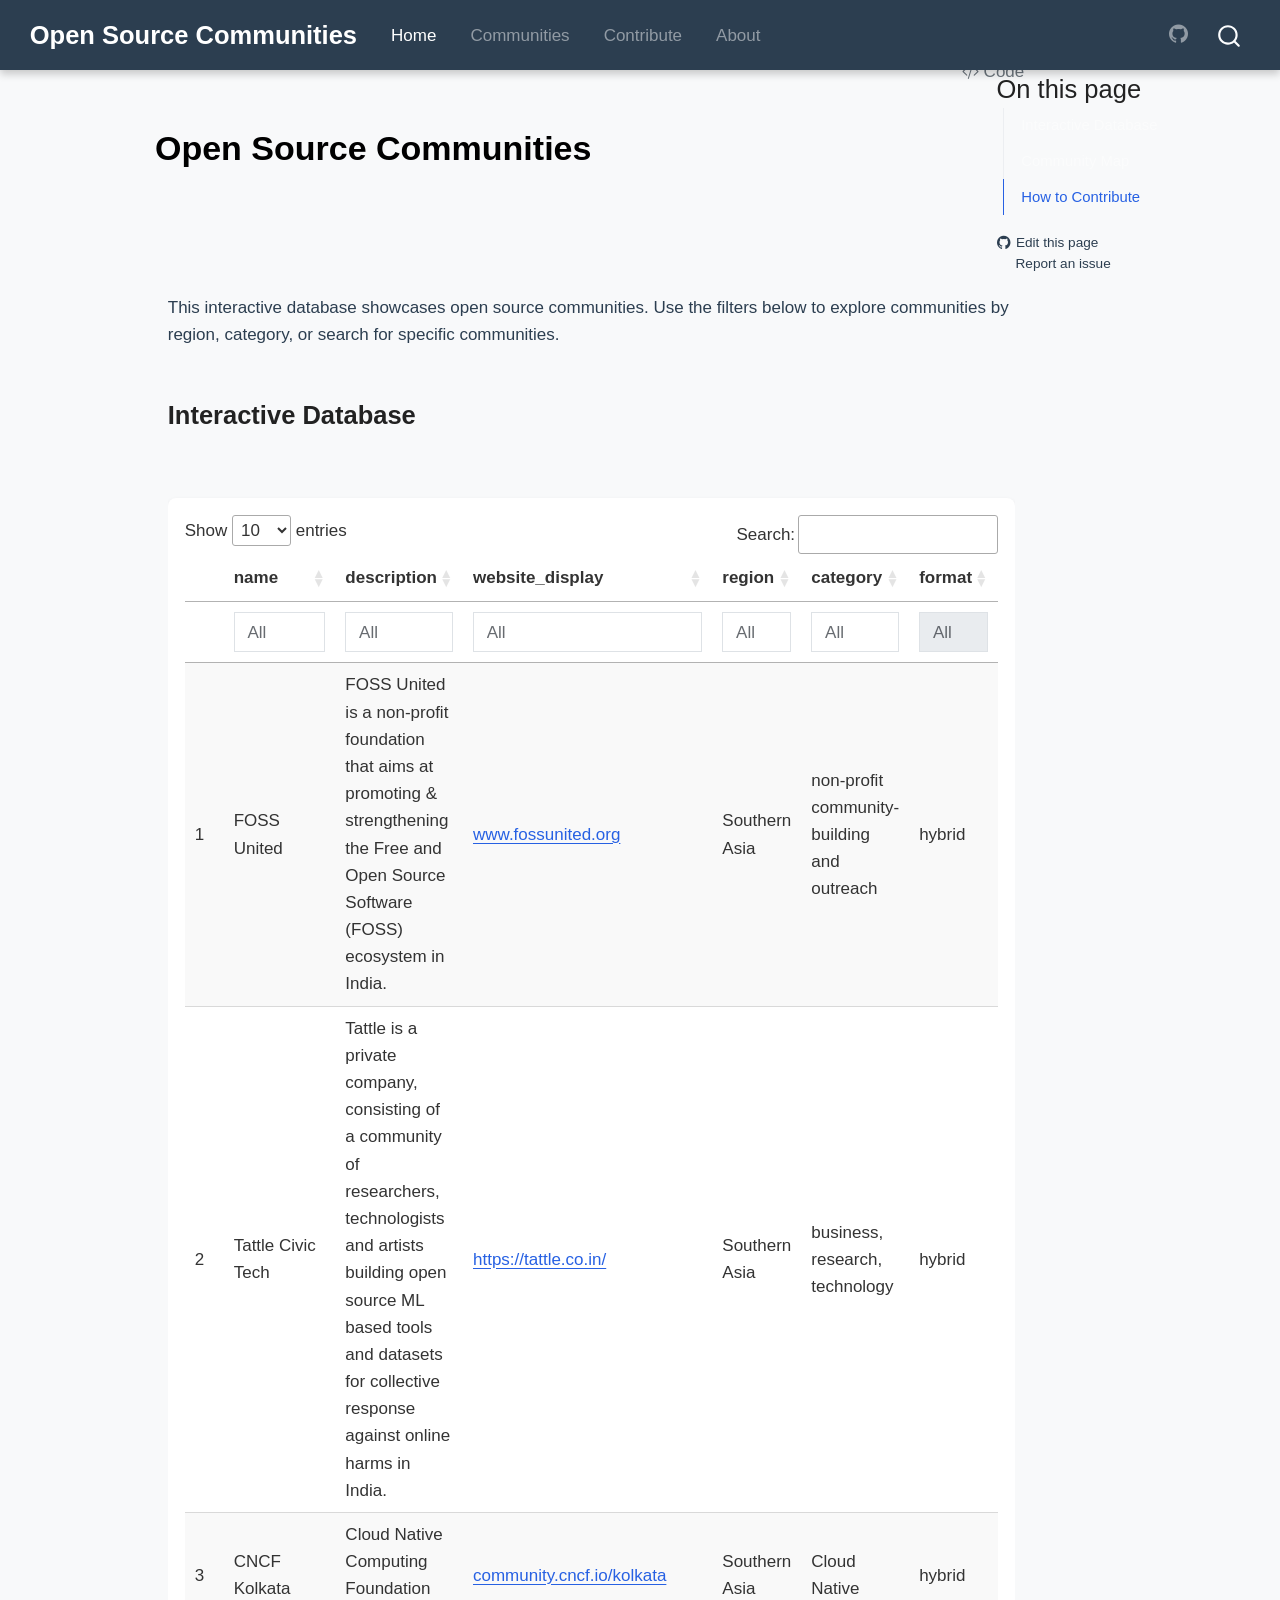
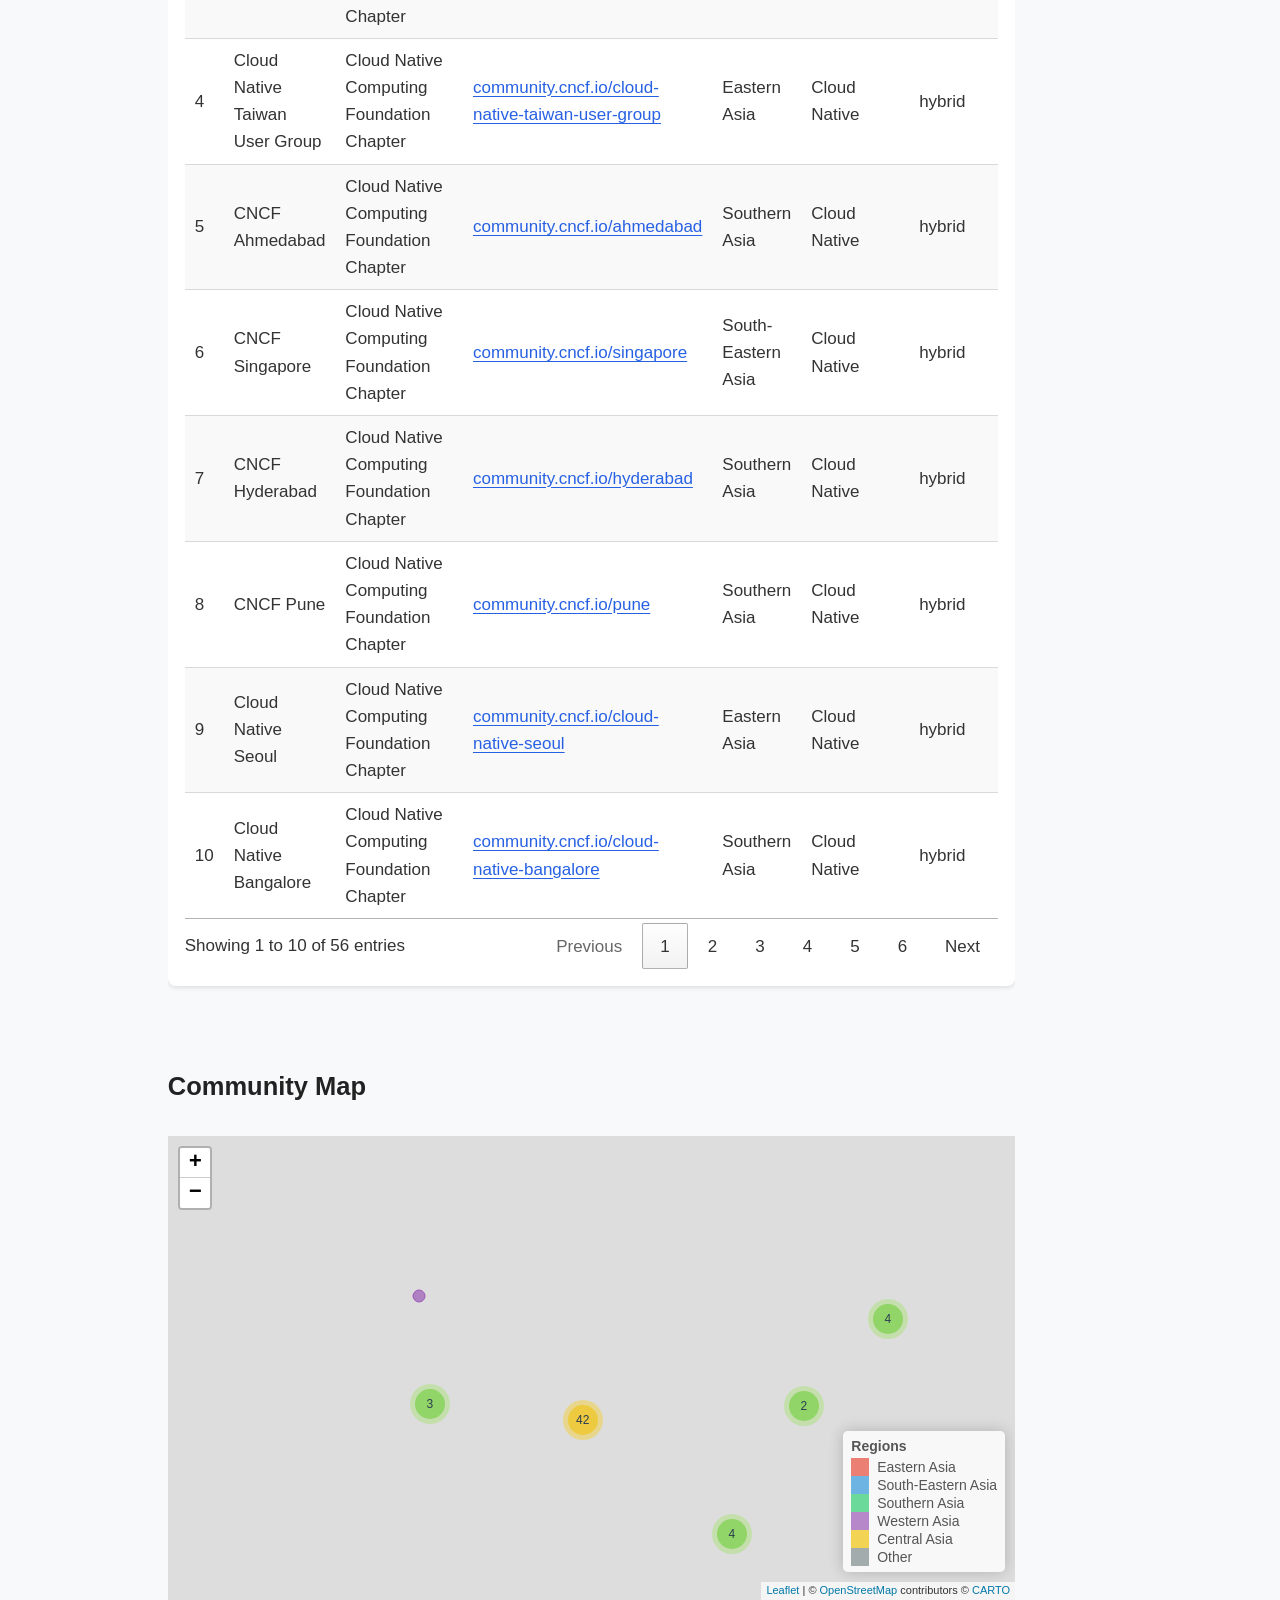
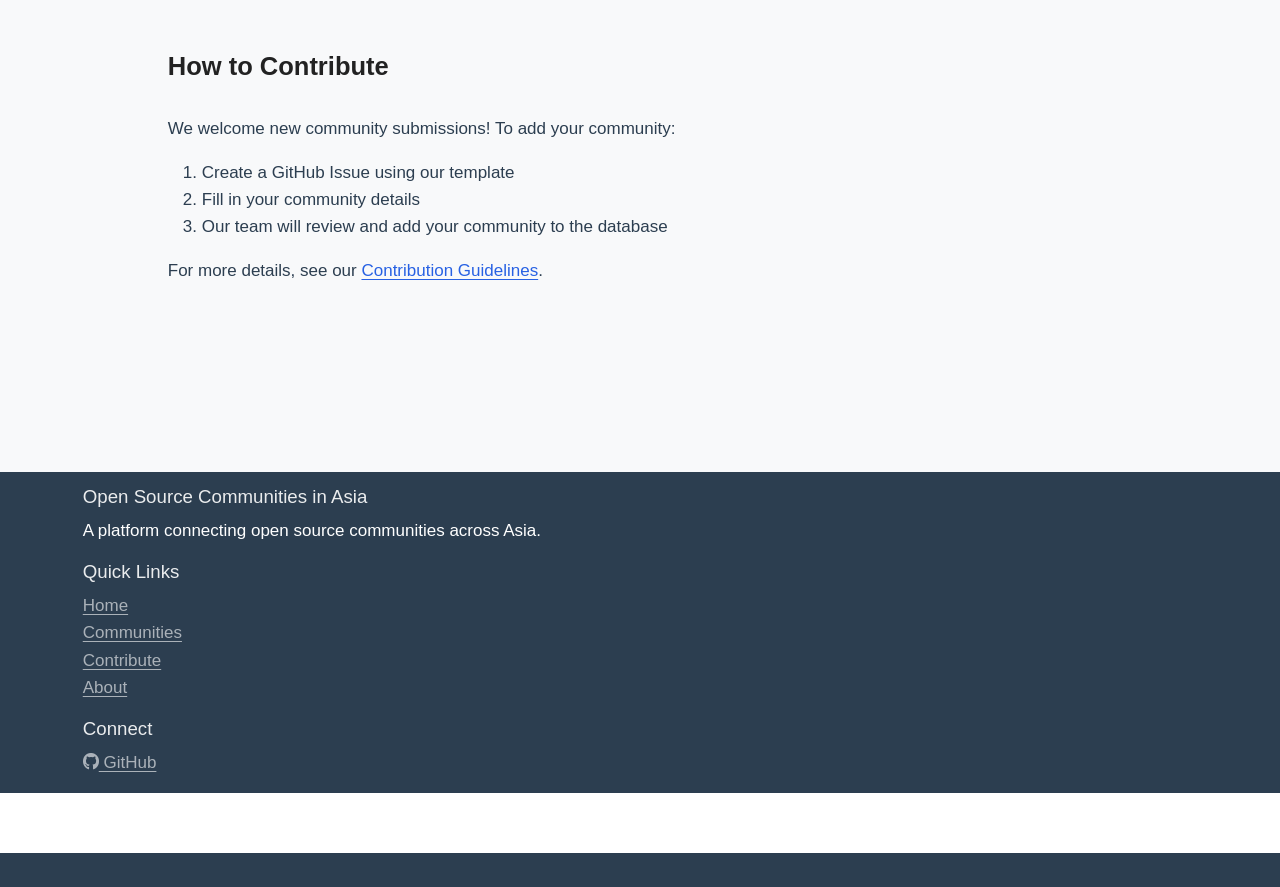
==== commit 9423773e: "made cahnges to links and removed email contact Signed-off-by: SammanSarkar <sarkar.samman4231@gmail" ====
--- a/docs/index.html
+++ b/docs/index.html
@@ -201,7 +201,7 @@
 </ul>
             <ul class="navbar-nav navbar-nav-scroll ms-auto">
   <li class="nav-item compact">
-    <a class="nav-link" href="https://github.com/chaoss/chaoss-asia/"> <i class="bi bi-github" role="img" aria-label="GitHub">
+    <a class="nav-link" href="https://github.com/chaoss/oscdb/"> <i class="bi bi-github" role="img" aria-label="GitHub">
 </i> 
 <span class="menu-text"></span></a>
   </li>  
@@ -261,8 +261,8 @@
 <h2 class="mt-5 mb-4 anchored" data-anchor-id="interactive-database">Interactive Database</h2>
 <div class="cell">
 <div class="cell-output-display">
-<div class="datatables html-widget html-fill-item" id="htmlwidget-31fa518101b8934e834b" style="width:100%;height:auto;"></div>
-<script type="application/json" data-for="htmlwidget-31fa518101b8934e834b">{"x":{"filter":"top","vertical":false,"filterHTML":"<tr>\n  <td><\/td>\n  <td data-type=\"character\" style=\"vertical-align: top;\">\n    <div class=\"form-group\" style=\"margin-bottom: auto;\">\n      <input type=\"search\" placeholder=\"All\" class=\"form-control\" style=\"width: 100%;\"/>\n    <\/div>\n  <\/td>\n  <td data-type=\"character\" style=\"vertical-align: top;\">\n    <div class=\"form-group\" style=\"margin-bottom: auto;\">\n      <input type=\"search\" placeholder=\"All\" class=\"form-control\" style=\"width: 100%;\"/>\n    <\/div>\n  <\/td>\n  <td data-type=\"character\" style=\"vertical-align: top;\">\n    <div class=\"form-group\" style=\"margin-bottom: auto;\">\n      <input type=\"search\" placeholder=\"All\" class=\"form-control\" style=\"width: 100%;\"/>\n    <\/div>\n  <\/td>\n  <td data-type=\"character\" style=\"vertical-align: top;\">\n    <div class=\"form-group\" style=\"margin-bottom: auto;\">\n      <input type=\"search\" placeholder=\"All\" class=\"form-control\" style=\"width: 100%;\"/>\n    <\/div>\n  <\/td>\n  <td data-type=\"character\" style=\"vertical-align: top;\">\n    <div class=\"form-group\" style=\"margin-bottom: auto;\">\n      <input type=\"search\" placeholder=\"All\" class=\"form-control\" style=\"width: 100%;\"/>\n    <\/div>\n  <\/td>\n  <td data-type=\"character\" style=\"vertical-align: top;\">\n    <div class=\"form-group\" style=\"margin-bottom: auto;\">\n      <input type=\"search\" placeholder=\"All\" class=\"form-control\" style=\"width: 100%;\" disabled=\"\"/>\n    <\/div>\n  <\/td>\n<\/tr>","data":[["1","2","3","4","5","6","7","8","9","10","11","12","13","14","15","16","17","18","19","20","21","22","23","24","25","26","27","28","29","30","31","32","33","34","35","36","37","38","39","40","41","42","43","44","45","46","47","48","49","50","51","52","53","54","55","56"],["FOSS United","Tattle Civic Tech","CNCF Kolkata","Cloud Native Taiwan User Group","CNCF Ahmedabad","CNCF Singapore","CNCF Hyderabad","CNCF Pune","Cloud Native Seoul","Cloud Native Bangalore","CNCF Dubai","CNCF Kochi","Kubernetes Chaos Engineering Meetup Group","CNCF Lahore","CNCF Islamabad","CNCF Chennai","CNCF Kathmandu","CNCF Abu Dhabi","Cloud Native DaLian","Cloud Native Guangzhou","Cloud Native Gurugram","Cloud Native Indore","CNCF Jaipur","Cloud Native Coimbatore","CNCF Indonesia","Cloud Native Trivandrum","CNCF Nashik","Cloud Native Raipur","Cloud Native Noida","CNCF Chandigarh","Cloud Native Guwahati","CNCF Nagpur","Cloud Native Baku","Cloud Native Dhaka","CNCF New Delhi","CNCF Thane","Cloud Native Security India","Cloud Native Surat","Cloud Native Kerala","CNCF Madurai","CNCF Amravati","Cloud Native Vadodara","CNCF Greater Noida","Cloud Native Gandhinagar","Cloud Native Hooghly","Cloud Native Aurangabad","Cloud Native Security Pakistan","Cloud Native Dibrugarh","Cloud Native Kuala Lumpur","Cloud Native Jalandhar","Cloud Native Ho Chi Minh","Kubernetes Sri Lanka","Cloud Native Community Japan","Cloud Native Riyadh","Cloud Native Security Japan","Cloud Native Bihar"],["FOSS United is a non-profit foundation that aims at promoting & strengthening the Free and Open Source Software (FOSS) ecosystem in India.","Tattle is a private company, consisting of a community of researchers, technologists and artists building open source ML based tools and datasets for collective response against online harms in India.","Cloud Native Computing Foundation Chapter","Cloud Native Computing Foundation Chapter","Cloud Native Computing Foundation Chapter","Cloud Native Computing Foundation Chapter","Cloud Native Computing Foundation Chapter","Cloud Native Computing Foundation Chapter","Cloud Native Computing Foundation Chapter","Cloud Native Computing Foundation Chapter","Cloud Native Computing Foundation Chapter","Cloud Native Computing Foundation Chapter","Cloud Native Computing Foundation Chapter","Cloud Native Computing Foundation Chapter","Cloud Native Computing Foundation Chapter","Cloud Native Computing Foundation Chapter","Cloud Native Computing Foundation Chapter","Cloud Native Computing Foundation Chapter","Cloud Native Computing Foundation Chapter","Cloud Native Computing Foundation Chapter","Cloud Native Computing Foundation Chapter","Cloud Native Computing Foundation Chapter","Cloud Native Computing Foundation Chapter","Cloud Native Computing Foundation Chapter","Cloud Native Computing Foundation Chapter","Cloud Native Computing Foundation Chapter","Cloud Native Computing Foundation Chapter","Cloud Native Computing Foundation Chapter","Cloud Native Computing Foundation Chapter","Cloud Native Computing Foundation Chapter","Cloud Native Computing Foundation Chapter","Cloud Native Computing Foundation Chapter","Cloud Native Computing Foundation Chapter","Cloud Native Computing Foundation Chapter","Cloud Native Computing Foundation Chapter","Cloud Native Computing Foundation Chapter","Cloud Native Computing Foundation Chapter","Cloud Native Computing Foundation Chapter","Cloud Native Computing Foundation Chapter","Cloud Native Computing Foundation Chapter","Cloud Native Computing Foundation Chapter","Cloud Native Computing Foundation Chapter","Cloud Native Computing Foundation Chapter","Cloud Native Computing Foundation Chapter","Cloud Native Computing Foundation Chapter","Cloud Native Computing Foundation Chapter","Cloud Native Computing Foundation Chapter","Cloud Native Computing Foundation Chapter","Cloud Native Computing Foundation Chapter","Cloud Native Computing Foundation Chapter","Cloud Native Computing Foundation Chapter","Cloud Native Computing Foundation Chapter","Cloud Native Computing Foundation Chapter","Cloud Native Computing Foundation Chapter","Cloud Native Computing Foundation Chapter","Cloud Native Computing Foundation Chapter"],["<a href='https://www.fossunited.org' target='_blank'>www.fossunited.org<\/a>","<a href='https://tattle.co.in/' target='_blank'>https://tattle.co.in/<\/a>","<a href='https://community.cncf.io/kolkata' target='_blank'>community.cncf.io/kolkata<\/a>","<a href='https://community.cncf.io/cloud-native-taiwan-user-group' target='_blank'>community.cncf.io/cloud-native-taiwan-user-group<\/a>","<a href='https://community.cncf.io/ahmedabad' target='_blank'>community.cncf.io/ahmedabad<\/a>","<a href='https://community.cncf.io/singapore' target='_blank'>community.cncf.io/singapore<\/a>","<a href='https://community.cncf.io/hyderabad' target='_blank'>community.cncf.io/hyderabad<\/a>","<a href='https://community.cncf.io/pune' target='_blank'>community.cncf.io/pune<\/a>","<a href='https://community.cncf.io/cloud-native-seoul' target='_blank'>community.cncf.io/cloud-native-seoul<\/a>","<a href='https://community.cncf.io/cloud-native-bangalore' target='_blank'>community.cncf.io/cloud-native-bangalore<\/a>","<a href='https://community.cncf.io/dubai' target='_blank'>community.cncf.io/dubai<\/a>","<a href='https://community.cncf.io/kochi' target='_blank'>community.cncf.io/kochi<\/a>","<a href='https://community.cncf.io/kubernetes-chaos-engineering' target='_blank'>community.cncf.io/kubernetes-chaos-engineering<\/a>","<a href='https://community.cncf.io/lahore' target='_blank'>community.cncf.io/lahore<\/a>","<a href='https://community.cncf.io/islamabad' target='_blank'>community.cncf.io/islamabad<\/a>","<a href='https://community.cncf.io/chennai' target='_blank'>community.cncf.io/chennai<\/a>","<a href='https://community.cncf.io/kathmandu' target='_blank'>community.cncf.io/kathmandu<\/a>","<a href='https://community.cncf.io/abu-dhabi' target='_blank'>community.cncf.io/abu-dhabi<\/a>","<a href='https://community.cncf.io/cloud-native-dalian' target='_blank'>community.cncf.io/cloud-native-dalian<\/a>","<a href='https://community.cncf.io/cloud-native-guangzhou' target='_blank'>community.cncf.io/cloud-native-guangzhou<\/a>","<a href='https://community.cncf.io/cloud-native-gurugram' target='_blank'>community.cncf.io/cloud-native-gurugram<\/a>","<a href='https://community.cncf.io/cloud-native-indore' target='_blank'>community.cncf.io/cloud-native-indore<\/a>","<a href='https://community.cncf.io/jaipur' target='_blank'>community.cncf.io/jaipur<\/a>","<a href='https://community.cncf.io/cloud-native-coimbatore' target='_blank'>community.cncf.io/cloud-native-coimbatore<\/a>","<a href='https://community.cncf.io/indonesia' target='_blank'>community.cncf.io/indonesia<\/a>","<a href='https://community.cncf.io/cloud-native-trivandrum' target='_blank'>community.cncf.io/cloud-native-trivandrum<\/a>","<a href='https://community.cncf.io/nashik' target='_blank'>community.cncf.io/nashik<\/a>","<a href='https://community.cncf.io/cloud-native-raipur' target='_blank'>community.cncf.io/cloud-native-raipur<\/a>","<a href='https://community.cncf.io/cloud-native-noida' target='_blank'>community.cncf.io/cloud-native-noida<\/a>","<a href='https://community.cncf.io/chandigarh' target='_blank'>community.cncf.io/chandigarh<\/a>","<a href='https://community.cncf.io/cloud-native-guwahati' target='_blank'>community.cncf.io/cloud-native-guwahati<\/a>","<a href='https://community.cncf.io/nagpur' target='_blank'>community.cncf.io/nagpur<\/a>","<a href='https://community.cncf.io/cloud-native-baku' target='_blank'>community.cncf.io/cloud-native-baku<\/a>","<a href='https://community.cncf.io/cloud-native-dhaka' target='_blank'>community.cncf.io/cloud-native-dhaka<\/a>","<a href='https://community.cncf.io/new-delhi' target='_blank'>community.cncf.io/new-delhi<\/a>","<a href='https://community.cncf.io/thane' target='_blank'>community.cncf.io/thane<\/a>","<a href='https://community.cncf.io/cloud-native-security-india' target='_blank'>community.cncf.io/cloud-native-security-india<\/a>","<a href='https://community.cncf.io/cloud-native-surat' target='_blank'>community.cncf.io/cloud-native-surat<\/a>","<a href='https://community.cncf.io/cloud-native-kerala' target='_blank'>community.cncf.io/cloud-native-kerala<\/a>","<a href='https://community.cncf.io/madurai' target='_blank'>community.cncf.io/madurai<\/a>","<a href='https://community.cncf.io/amravati' target='_blank'>community.cncf.io/amravati<\/a>","<a href='https://community.cncf.io/cloud-native-vadodara' target='_blank'>community.cncf.io/cloud-native-vadodara<\/a>","<a href='https://community.cncf.io/greater-noida' target='_blank'>community.cncf.io/greater-noida<\/a>","<a href='https://community.cncf.io/cloud-native-gandhinagar' target='_blank'>community.cncf.io/cloud-native-gandhinagar<\/a>","<a href='https://community.cncf.io/cloud-native-hooghly' target='_blank'>community.cncf.io/cloud-native-hooghly<\/a>","<a href='https://community.cncf.io/cloud-native-aurangabad' target='_blank'>community.cncf.io/cloud-native-aurangabad<\/a>","<a href='https://community.cncf.io/cloud-native-security-pakistan' target='_blank'>community.cncf.io/cloud-native-security-pakistan<\/a>","<a href='https://community.cncf.io/cloud-native-dibrugarh' target='_blank'>community.cncf.io/cloud-native-dibrugarh<\/a>","<a href='https://community.cncf.io/cloud-native-kuala-lumpur' target='_blank'>community.cncf.io/cloud-native-kuala-lumpur<\/a>","<a href='https://community.cncf.io/cloud-native-jalandhar' target='_blank'>community.cncf.io/cloud-native-jalandhar<\/a>","<a href='https://community.cncf.io/cloud-native-ho-chi-minh' target='_blank'>community.cncf.io/cloud-native-ho-chi-minh<\/a>","<a href='https://community.cncf.io/kubernetes-sri-lanka' target='_blank'>community.cncf.io/kubernetes-sri-lanka<\/a>","<a href='https://community.cncf.io/cloud-native-community-japan' target='_blank'>community.cncf.io/cloud-native-community-japan<\/a>","<a href='https://community.cncf.io/cloud-native-riyadh' target='_blank'>community.cncf.io/cloud-native-riyadh<\/a>","<a href='https://community.cncf.io/cloud-native-security-japan' target='_blank'>community.cncf.io/cloud-native-security-japan<\/a>","<a href='https://community.cncf.io/cloud-native-bihar' target='_blank'>community.cncf.io/cloud-native-bihar<\/a>"],["Southern Asia","Southern Asia","Southern Asia","Eastern Asia","Southern Asia","South-Eastern Asia","Southern Asia","Southern Asia","Eastern Asia","Southern Asia","Western Asia","Southern Asia","Southern Asia","Southern Asia","Southern Asia","Southern Asia","Southern Asia","Western Asia","Eastern Asia","Eastern Asia","Southern Asia","Southern Asia","Southern Asia","Southern Asia","South-Eastern Asia","Southern Asia","Southern Asia","Southern Asia","Southern Asia","Southern Asia","Southern Asia","Southern Asia","Western Asia","Southern Asia","Southern Asia","Southern Asia","Southern Asia","Southern Asia","Southern Asia","Southern Asia","Southern Asia","Southern Asia","Southern Asia","Southern Asia","Southern Asia","Southern Asia","Southern Asia","Southern Asia","South-Eastern Asia","Southern Asia","South-Eastern Asia","Southern Asia","Eastern Asia","Western Asia","Eastern Asia","Southern Asia"],["non-profit community-building and outreach","business, research, technology","Cloud Native","Cloud Native","Cloud Native","Cloud Native","Cloud Native","Cloud Native","Cloud Native","Cloud Native","Cloud Native","Cloud Native","Cloud Native,Chaos Engineering","Cloud Native","Cloud Native","Cloud Native","Cloud Native","Cloud Native","Cloud Native","Cloud Native","Cloud Native","Cloud Native","Cloud Native","Cloud Native","Cloud Native","Cloud Native","Cloud Native","Cloud Native","Cloud Native","Cloud Native","Cloud Native","Cloud Native","Cloud Native","Cloud Native","Cloud Native","Cloud Native","Cloud Native,Security","Cloud Native","Cloud Native","Cloud Native","Cloud Native","Cloud Native","Cloud Native","Cloud Native","Cloud Native","Cloud Native","Cloud Native,Security","Cloud Native","Cloud Native","Cloud Native","Cloud Native","Cloud Native","Cloud Native","Cloud Native","Cloud Native,Security","Cloud Native"],["hybrid","hybrid","hybrid","hybrid","hybrid","hybrid","hybrid","hybrid","hybrid","hybrid","hybrid","hybrid","hybrid","hybrid","hybrid","hybrid","hybrid","hybrid","hybrid","hybrid","hybrid","hybrid","hybrid","hybrid","hybrid","hybrid","hybrid","hybrid","hybrid","hybrid","hybrid","hybrid","hybrid","hybrid","hybrid","hybrid","hybrid","hybrid","hybrid","hybrid","hybrid","hybrid","hybrid","hybrid","hybrid","hybrid","hybrid","hybrid","hybrid","hybrid","hybrid","hybrid","hybrid","hybrid","hybrid","hybrid"]],"container":"<table class=\"display\">\n  <thead>\n    <tr>\n      <th> <\/th>\n      <th>name<\/th>\n      <th>description<\/th>\n      <th>website_display<\/th>\n      <th>region<\/th>\n      <th>category<\/th>\n      <th>format<\/th>\n    <\/tr>\n  <\/thead>\n<\/table>","options":{"pageLength":10,"autoWidth":false,"scrollX":false,"columnDefs":[{"width":"17%","targets":0},{"width":"30%","targets":1},{"width":"13%","targets":2,"render":"function(data, type, row) { return type === 'display' ? data : data.replace(/<.*?>/g, ''); }"},{"width":"13%","targets":3},{"width":"13%","targets":4},{"width":"10%","targets":5},{"orderable":false,"targets":0},{"name":" ","targets":0},{"name":"name","targets":1},{"name":"description","targets":2},{"name":"website_display","targets":3},{"name":"region","targets":4},{"name":"category","targets":5},{"name":"format","targets":6}],"initComplete":"\n      function(settings, json) {\n        var table = this.api();\n        \n        // Create select filter for format column (6th column, index 5)\n        var formatColumn = table.column(5);\n        var formatSelect = $('<select><option value=\"\">All<\/option><option value=\"in-person\">In-Person<\/option><option value=\"virtual\">Virtual<\/option><option value=\"hybrid\">Hybrid<\/option><\/select>')\n          .appendTo($(formatColumn.header()).closest('tr').siblings('.filters').children().eq(5).empty())\n          .on('change', function() {\n            formatColumn\n              .search($(this).val() ? '^' + $(this).val() + '$' : '', true, false)\n              .draw();\n          });\n      }\n    ","order":[],"orderClasses":false,"orderCellsTop":true}},"evals":["options.columnDefs.2.render","options.initComplete"],"jsHooks":[]}</script>
+<div class="datatables html-widget html-fill-item" id="htmlwidget-3f1c23eaf7647d3e223f" style="width:100%;height:auto;"></div>
+<script type="application/json" data-for="htmlwidget-3f1c23eaf7647d3e223f">{"x":{"filter":"top","vertical":false,"filterHTML":"<tr>\n  <td><\/td>\n  <td data-type=\"character\" style=\"vertical-align: top;\">\n    <div class=\"form-group\" style=\"margin-bottom: auto;\">\n      <input type=\"search\" placeholder=\"All\" class=\"form-control\" style=\"width: 100%;\"/>\n    <\/div>\n  <\/td>\n  <td data-type=\"character\" style=\"vertical-align: top;\">\n    <div class=\"form-group\" style=\"margin-bottom: auto;\">\n      <input type=\"search\" placeholder=\"All\" class=\"form-control\" style=\"width: 100%;\"/>\n    <\/div>\n  <\/td>\n  <td data-type=\"character\" style=\"vertical-align: top;\">\n    <div class=\"form-group\" style=\"margin-bottom: auto;\">\n      <input type=\"search\" placeholder=\"All\" class=\"form-control\" style=\"width: 100%;\"/>\n    <\/div>\n  <\/td>\n  <td data-type=\"character\" style=\"vertical-align: top;\">\n    <div class=\"form-group\" style=\"margin-bottom: auto;\">\n      <input type=\"search\" placeholder=\"All\" class=\"form-control\" style=\"width: 100%;\"/>\n    <\/div>\n  <\/td>\n  <td data-type=\"character\" style=\"vertical-align: top;\">\n    <div class=\"form-group\" style=\"margin-bottom: auto;\">\n      <input type=\"search\" placeholder=\"All\" class=\"form-control\" style=\"width: 100%;\"/>\n    <\/div>\n  <\/td>\n  <td data-type=\"character\" style=\"vertical-align: top;\">\n    <div class=\"form-group\" style=\"margin-bottom: auto;\">\n      <input type=\"search\" placeholder=\"All\" class=\"form-control\" style=\"width: 100%;\" disabled=\"\"/>\n    <\/div>\n  <\/td>\n<\/tr>","data":[["1","2","3","4","5","6","7","8","9","10","11","12","13","14","15","16","17","18","19","20","21","22","23","24","25","26","27","28","29","30","31","32","33","34","35","36","37","38","39","40","41","42","43","44","45","46","47","48","49","50","51","52","53","54","55","56"],["FOSS United","Tattle Civic Tech","CNCF Kolkata","Cloud Native Taiwan User Group","CNCF Ahmedabad","CNCF Singapore","CNCF Hyderabad","CNCF Pune","Cloud Native Seoul","Cloud Native Bangalore","CNCF Dubai","CNCF Kochi","Kubernetes Chaos Engineering Meetup Group","CNCF Lahore","CNCF Islamabad","CNCF Chennai","CNCF Kathmandu","CNCF Abu Dhabi","Cloud Native DaLian","Cloud Native Guangzhou","Cloud Native Gurugram","Cloud Native Indore","CNCF Jaipur","Cloud Native Coimbatore","CNCF Indonesia","Cloud Native Trivandrum","CNCF Nashik","Cloud Native Raipur","Cloud Native Noida","CNCF Chandigarh","Cloud Native Guwahati","CNCF Nagpur","Cloud Native Baku","Cloud Native Dhaka","CNCF New Delhi","CNCF Thane","Cloud Native Security India","Cloud Native Surat","Cloud Native Kerala","CNCF Madurai","CNCF Amravati","Cloud Native Vadodara","CNCF Greater Noida","Cloud Native Gandhinagar","Cloud Native Hooghly","Cloud Native Aurangabad","Cloud Native Security Pakistan","Cloud Native Dibrugarh","Cloud Native Kuala Lumpur","Cloud Native Jalandhar","Cloud Native Ho Chi Minh","Kubernetes Sri Lanka","Cloud Native Community Japan","Cloud Native Riyadh","Cloud Native Security Japan","Cloud Native Bihar"],["FOSS United is a non-profit foundation that aims at promoting & strengthening the Free and Open Source Software (FOSS) ecosystem in India.","Tattle is a private company, consisting of a community of researchers, technologists and artists building open source ML based tools and datasets for collective response against online harms in India.","Cloud Native Computing Foundation Chapter","Cloud Native Computing Foundation Chapter","Cloud Native Computing Foundation Chapter","Cloud Native Computing Foundation Chapter","Cloud Native Computing Foundation Chapter","Cloud Native Computing Foundation Chapter","Cloud Native Computing Foundation Chapter","Cloud Native Computing Foundation Chapter","Cloud Native Computing Foundation Chapter","Cloud Native Computing Foundation Chapter","Cloud Native Computing Foundation Chapter","Cloud Native Computing Foundation Chapter","Cloud Native Computing Foundation Chapter","Cloud Native Computing Foundation Chapter","Cloud Native Computing Foundation Chapter","Cloud Native Computing Foundation Chapter","Cloud Native Computing Foundation Chapter","Cloud Native Computing Foundation Chapter","Cloud Native Computing Foundation Chapter","Cloud Native Computing Foundation Chapter","Cloud Native Computing Foundation Chapter","Cloud Native Computing Foundation Chapter","Cloud Native Computing Foundation Chapter","Cloud Native Computing Foundation Chapter","Cloud Native Computing Foundation Chapter","Cloud Native Computing Foundation Chapter","Cloud Native Computing Foundation Chapter","Cloud Native Computing Foundation Chapter","Cloud Native Computing Foundation Chapter","Cloud Native Computing Foundation Chapter","Cloud Native Computing Foundation Chapter","Cloud Native Computing Foundation Chapter","Cloud Native Computing Foundation Chapter","Cloud Native Computing Foundation Chapter","Cloud Native Computing Foundation Chapter","Cloud Native Computing Foundation Chapter","Cloud Native Computing Foundation Chapter","Cloud Native Computing Foundation Chapter","Cloud Native Computing Foundation Chapter","Cloud Native Computing Foundation Chapter","Cloud Native Computing Foundation Chapter","Cloud Native Computing Foundation Chapter","Cloud Native Computing Foundation Chapter","Cloud Native Computing Foundation Chapter","Cloud Native Computing Foundation Chapter","Cloud Native Computing Foundation Chapter","Cloud Native Computing Foundation Chapter","Cloud Native Computing Foundation Chapter","Cloud Native Computing Foundation Chapter","Cloud Native Computing Foundation Chapter","Cloud Native Computing Foundation Chapter","Cloud Native Computing Foundation Chapter","Cloud Native Computing Foundation Chapter","Cloud Native Computing Foundation Chapter"],["<a href='https://www.fossunited.org' target='_blank'>www.fossunited.org<\/a>","<a href='https://tattle.co.in/' target='_blank'>https://tattle.co.in/<\/a>","<a href='https://community.cncf.io/kolkata' target='_blank'>community.cncf.io/kolkata<\/a>","<a href='https://community.cncf.io/cloud-native-taiwan-user-group' target='_blank'>community.cncf.io/cloud-native-taiwan-user-group<\/a>","<a href='https://community.cncf.io/ahmedabad' target='_blank'>community.cncf.io/ahmedabad<\/a>","<a href='https://community.cncf.io/singapore' target='_blank'>community.cncf.io/singapore<\/a>","<a href='https://community.cncf.io/hyderabad' target='_blank'>community.cncf.io/hyderabad<\/a>","<a href='https://community.cncf.io/pune' target='_blank'>community.cncf.io/pune<\/a>","<a href='https://community.cncf.io/cloud-native-seoul' target='_blank'>community.cncf.io/cloud-native-seoul<\/a>","<a href='https://community.cncf.io/cloud-native-bangalore' target='_blank'>community.cncf.io/cloud-native-bangalore<\/a>","<a href='https://community.cncf.io/dubai' target='_blank'>community.cncf.io/dubai<\/a>","<a href='https://community.cncf.io/kochi' target='_blank'>community.cncf.io/kochi<\/a>","<a href='https://community.cncf.io/kubernetes-chaos-engineering' target='_blank'>community.cncf.io/kubernetes-chaos-engineering<\/a>","<a href='https://community.cncf.io/lahore' target='_blank'>community.cncf.io/lahore<\/a>","<a href='https://community.cncf.io/islamabad' target='_blank'>community.cncf.io/islamabad<\/a>","<a href='https://community.cncf.io/chennai' target='_blank'>community.cncf.io/chennai<\/a>","<a href='https://community.cncf.io/kathmandu' target='_blank'>community.cncf.io/kathmandu<\/a>","<a href='https://community.cncf.io/abu-dhabi' target='_blank'>community.cncf.io/abu-dhabi<\/a>","<a href='https://community.cncf.io/cloud-native-dalian' target='_blank'>community.cncf.io/cloud-native-dalian<\/a>","<a href='https://community.cncf.io/cloud-native-guangzhou' target='_blank'>community.cncf.io/cloud-native-guangzhou<\/a>","<a href='https://community.cncf.io/cloud-native-gurugram' target='_blank'>community.cncf.io/cloud-native-gurugram<\/a>","<a href='https://community.cncf.io/cloud-native-indore' target='_blank'>community.cncf.io/cloud-native-indore<\/a>","<a href='https://community.cncf.io/jaipur' target='_blank'>community.cncf.io/jaipur<\/a>","<a href='https://community.cncf.io/cloud-native-coimbatore' target='_blank'>community.cncf.io/cloud-native-coimbatore<\/a>","<a href='https://community.cncf.io/indonesia' target='_blank'>community.cncf.io/indonesia<\/a>","<a href='https://community.cncf.io/cloud-native-trivandrum' target='_blank'>community.cncf.io/cloud-native-trivandrum<\/a>","<a href='https://community.cncf.io/nashik' target='_blank'>community.cncf.io/nashik<\/a>","<a href='https://community.cncf.io/cloud-native-raipur' target='_blank'>community.cncf.io/cloud-native-raipur<\/a>","<a href='https://community.cncf.io/cloud-native-noida' target='_blank'>community.cncf.io/cloud-native-noida<\/a>","<a href='https://community.cncf.io/chandigarh' target='_blank'>community.cncf.io/chandigarh<\/a>","<a href='https://community.cncf.io/cloud-native-guwahati' target='_blank'>community.cncf.io/cloud-native-guwahati<\/a>","<a href='https://community.cncf.io/nagpur' target='_blank'>community.cncf.io/nagpur<\/a>","<a href='https://community.cncf.io/cloud-native-baku' target='_blank'>community.cncf.io/cloud-native-baku<\/a>","<a href='https://community.cncf.io/cloud-native-dhaka' target='_blank'>community.cncf.io/cloud-native-dhaka<\/a>","<a href='https://community.cncf.io/new-delhi' target='_blank'>community.cncf.io/new-delhi<\/a>","<a href='https://community.cncf.io/thane' target='_blank'>community.cncf.io/thane<\/a>","<a href='https://community.cncf.io/cloud-native-security-india' target='_blank'>community.cncf.io/cloud-native-security-india<\/a>","<a href='https://community.cncf.io/cloud-native-surat' target='_blank'>community.cncf.io/cloud-native-surat<\/a>","<a href='https://community.cncf.io/cloud-native-kerala' target='_blank'>community.cncf.io/cloud-native-kerala<\/a>","<a href='https://community.cncf.io/madurai' target='_blank'>community.cncf.io/madurai<\/a>","<a href='https://community.cncf.io/amravati' target='_blank'>community.cncf.io/amravati<\/a>","<a href='https://community.cncf.io/cloud-native-vadodara' target='_blank'>community.cncf.io/cloud-native-vadodara<\/a>","<a href='https://community.cncf.io/greater-noida' target='_blank'>community.cncf.io/greater-noida<\/a>","<a href='https://community.cncf.io/cloud-native-gandhinagar' target='_blank'>community.cncf.io/cloud-native-gandhinagar<\/a>","<a href='https://community.cncf.io/cloud-native-hooghly' target='_blank'>community.cncf.io/cloud-native-hooghly<\/a>","<a href='https://community.cncf.io/cloud-native-aurangabad' target='_blank'>community.cncf.io/cloud-native-aurangabad<\/a>","<a href='https://community.cncf.io/cloud-native-security-pakistan' target='_blank'>community.cncf.io/cloud-native-security-pakistan<\/a>","<a href='https://community.cncf.io/cloud-native-dibrugarh' target='_blank'>community.cncf.io/cloud-native-dibrugarh<\/a>","<a href='https://community.cncf.io/cloud-native-kuala-lumpur' target='_blank'>community.cncf.io/cloud-native-kuala-lumpur<\/a>","<a href='https://community.cncf.io/cloud-native-jalandhar' target='_blank'>community.cncf.io/cloud-native-jalandhar<\/a>","<a href='https://community.cncf.io/cloud-native-ho-chi-minh' target='_blank'>community.cncf.io/cloud-native-ho-chi-minh<\/a>","<a href='https://community.cncf.io/kubernetes-sri-lanka' target='_blank'>community.cncf.io/kubernetes-sri-lanka<\/a>","<a href='https://community.cncf.io/cloud-native-community-japan' target='_blank'>community.cncf.io/cloud-native-community-japan<\/a>","<a href='https://community.cncf.io/cloud-native-riyadh' target='_blank'>community.cncf.io/cloud-native-riyadh<\/a>","<a href='https://community.cncf.io/cloud-native-security-japan' target='_blank'>community.cncf.io/cloud-native-security-japan<\/a>","<a href='https://community.cncf.io/cloud-native-bihar' target='_blank'>community.cncf.io/cloud-native-bihar<\/a>"],["Southern Asia","Southern Asia","Southern Asia","Eastern Asia","Southern Asia","South-Eastern Asia","Southern Asia","Southern Asia","Eastern Asia","Southern Asia","Western Asia","Southern Asia","Southern Asia","Southern Asia","Southern Asia","Southern Asia","Southern Asia","Western Asia","Eastern Asia","Eastern Asia","Southern Asia","Southern Asia","Southern Asia","Southern Asia","South-Eastern Asia","Southern Asia","Southern Asia","Southern Asia","Southern Asia","Southern Asia","Southern Asia","Southern Asia","Western Asia","Southern Asia","Southern Asia","Southern Asia","Southern Asia","Southern Asia","Southern Asia","Southern Asia","Southern Asia","Southern Asia","Southern Asia","Southern Asia","Southern Asia","Southern Asia","Southern Asia","Southern Asia","South-Eastern Asia","Southern Asia","South-Eastern Asia","Southern Asia","Eastern Asia","Western Asia","Eastern Asia","Southern Asia"],["non-profit community-building and outreach","business, research, technology","Cloud Native","Cloud Native","Cloud Native","Cloud Native","Cloud Native","Cloud Native","Cloud Native","Cloud Native","Cloud Native","Cloud Native","Cloud Native,Chaos Engineering","Cloud Native","Cloud Native","Cloud Native","Cloud Native","Cloud Native","Cloud Native","Cloud Native","Cloud Native","Cloud Native","Cloud Native","Cloud Native","Cloud Native","Cloud Native","Cloud Native","Cloud Native","Cloud Native","Cloud Native","Cloud Native","Cloud Native","Cloud Native","Cloud Native","Cloud Native","Cloud Native","Cloud Native,Security","Cloud Native","Cloud Native","Cloud Native","Cloud Native","Cloud Native","Cloud Native","Cloud Native","Cloud Native","Cloud Native","Cloud Native,Security","Cloud Native","Cloud Native","Cloud Native","Cloud Native","Cloud Native","Cloud Native","Cloud Native","Cloud Native,Security","Cloud Native"],["hybrid","hybrid","hybrid","hybrid","hybrid","hybrid","hybrid","hybrid","hybrid","hybrid","hybrid","hybrid","hybrid","hybrid","hybrid","hybrid","hybrid","hybrid","hybrid","hybrid","hybrid","hybrid","hybrid","hybrid","hybrid","hybrid","hybrid","hybrid","hybrid","hybrid","hybrid","hybrid","hybrid","hybrid","hybrid","hybrid","hybrid","hybrid","hybrid","hybrid","hybrid","hybrid","hybrid","hybrid","hybrid","hybrid","hybrid","hybrid","hybrid","hybrid","hybrid","hybrid","hybrid","hybrid","hybrid","hybrid"]],"container":"<table class=\"display\">\n  <thead>\n    <tr>\n      <th> <\/th>\n      <th>name<\/th>\n      <th>description<\/th>\n      <th>website_display<\/th>\n      <th>region<\/th>\n      <th>category<\/th>\n      <th>format<\/th>\n    <\/tr>\n  <\/thead>\n<\/table>","options":{"pageLength":10,"autoWidth":false,"scrollX":false,"columnDefs":[{"width":"17%","targets":0},{"width":"30%","targets":1},{"width":"13%","targets":2,"render":"function(data, type, row) { return type === 'display' ? data : data.replace(/<.*?>/g, ''); }"},{"width":"13%","targets":3},{"width":"13%","targets":4},{"width":"10%","targets":5},{"orderable":false,"targets":0},{"name":" ","targets":0},{"name":"name","targets":1},{"name":"description","targets":2},{"name":"website_display","targets":3},{"name":"region","targets":4},{"name":"category","targets":5},{"name":"format","targets":6}],"initComplete":"\n      function(settings, json) {\n        var table = this.api();\n        \n        // Create select filter for format column (6th column, index 5)\n        var formatColumn = table.column(5);\n        var formatSelect = $('<select><option value=\"\">All<\/option><option value=\"in-person\">In-Person<\/option><option value=\"virtual\">Virtual<\/option><option value=\"hybrid\">Hybrid<\/option><\/select>')\n          .appendTo($(formatColumn.header()).closest('tr').siblings('.filters').children().eq(5).empty())\n          .on('change', function() {\n            formatColumn\n              .search($(this).val() ? '^' + $(this).val() + '$' : '', true, false)\n              .draw();\n          });\n      }\n    ","order":[],"orderClasses":false,"orderCellsTop":true}},"evals":["options.columnDefs.2.render","options.initComplete"],"jsHooks":[]}</script>
 </div>
 </div>
 </section>
@@ -270,8 +270,8 @@
 <h2 class="mt-5 mb-4 anchored" data-anchor-id="community-map">Community Map</h2>
 <div class="cell">
 <div class="cell-output-display">
-<div class="leaflet html-widget html-fill-item" id="htmlwidget-a6395599c1e37ce2b5b6" style="width:100%;height:464px;"></div>
-<script type="application/json" data-for="htmlwidget-a6395599c1e37ce2b5b6">{"x":{"options":{"crs":{"crsClass":"L.CRS.EPSG3857","code":null,"proj4def":null,"projectedBounds":null,"options":{}}},"calls":[{"method":"addProviderTiles","args":["CartoDB.Positron",null,null,{"errorTileUrl":"","noWrap":false,"detectRetina":false}]},{"method":"addCircleMarkers","args":[[22.3511148,22.3511148,22.5726459,25.0375198,23.0215374,1.357107,17.360589,18.5213738,37.5666791,12.9881567,25.0742823,9.9679032,12.9881567,31.5656822,33.6938118,13.0836939,27.708317,24.4538352,39.740278,23.1301964,28.4646148,22.7203616,26.9154576,11.0018115,-6.1754049,8.4882267,20.0112475,21.2380912,28.5706333,30.7334421,26.1805978,21.1498134,40.3755885,23.7643863,28.6430858,19.1943294,28.6273928,21.2094892,10.5270099,9.926115299999999,21.1545412,22.2973142,28.4670734,23.2232877,22.8854687,19.877263,31.5656822,27.4844597,3.1526589,31.2922311,10.7763897,6.9388614,35.6768601,23.333333,35.6768601,25.5125411],[78.6677428,78.6677428,88.3638953,121.5636796,72.58005679999999,103.8194992,78.4740613,73.85450710000001,126.9782914,77.62260000000001,55.1885387,76.2444378,77.62260000000001,74.31418290000001,73.06515109999999,80.270186,85.32058170000001,54.3774014,122.255833,113.2592945,77.0299194,75.8681996,75.81898169999999,76.96284249999999,106.827168,76.947551,73.7902364,81.6336993,77.3272147,76.77971429999999,91.75394300000001,79.0820556,49.8328009,90.38901439999999,77.2192671,72.9701779,77.1716954,72.83170579999999,76.21462099999999,78.11409829999999,77.6442962,73.1942567,77.5137649,72.6492267,88.3837126,75.3390241,74.31418290000001,94.9019447,101.7022205,75.56788779999999,106.7011391,79.8542005,139.7638947,45.333333,139.7638947,86.08833919999999],[6,6,6,6,6,6,6,6,6,6,6,6,6,6,6,6,6,6,6,6,6,6,6,6,6,6,6,6,6,6,6,6,6,6,6,6,6,6,6,6,6,6,6,6,6,6,6,6,6,6,6,6,6,6,6,6],null,null,{"interactive":true,"className":"","stroke":true,"color":["#2ecc71","#2ecc71","#2ecc71","#e74c3c","#2ecc71","#3498db","#2ecc71","#2ecc71","#e74c3c","#2ecc71","#9b59b6","#2ecc71","#2ecc71","#2ecc71","#2ecc71","#2ecc71","#2ecc71","#9b59b6","#e74c3c","#e74c3c","#2ecc71","#2ecc71","#2ecc71","#2ecc71","#3498db","#2ecc71","#2ecc71","#2ecc71","#2ecc71","#2ecc71","#2ecc71","#2ecc71","#9b59b6","#2ecc71","#2ecc71","#2ecc71","#2ecc71","#2ecc71","#2ecc71","#2ecc71","#2ecc71","#2ecc71","#2ecc71","#2ecc71","#2ecc71","#2ecc71","#2ecc71","#2ecc71","#3498db","#2ecc71","#3498db","#2ecc71","#e74c3c","#9b59b6","#e74c3c","#2ecc71"],"weight":1,"opacity":1,"fill":true,"fillColor":["#2ecc71","#2ecc71","#2ecc71","#e74c3c","#2ecc71","#3498db","#2ecc71","#2ecc71","#e74c3c","#2ecc71","#9b59b6","#2ecc71","#2ecc71","#2ecc71","#2ecc71","#2ecc71","#2ecc71","#9b59b6","#e74c3c","#e74c3c","#2ecc71","#2ecc71","#2ecc71","#2ecc71","#3498db","#2ecc71","#2ecc71","#2ecc71","#2ecc71","#2ecc71","#2ecc71","#2ecc71","#9b59b6","#2ecc71","#2ecc71","#2ecc71","#2ecc71","#2ecc71","#2ecc71","#2ecc71","#2ecc71","#2ecc71","#2ecc71","#2ecc71","#2ecc71","#2ecc71","#2ecc71","#2ecc71","#3498db","#2ecc71","#3498db","#2ecc71","#e74c3c","#9b59b6","#e74c3c","#2ecc71"],"fillOpacity":[0.7,0.7,0.7,0.7,0.7,0.7,0.7,0.7,0.7,0.7,0.7,0.7,0.7,0.7,0.7,0.7,0.7,0.7,0.7,0.7,0.7,0.7,0.7,0.7,0.7,0.7,0.7,0.7,0.7,0.7,0.7,0.7,0.7,0.7,0.7,0.7,0.7,0.7,0.7,0.7,0.7,0.7,0.7,0.7,0.7,0.7,0.7,0.7,0.7,0.7,0.7,0.7,0.7,0.7,0.7,0.7]},{"showCoverageOnHover":true,"zoomToBoundsOnClick":true,"spiderfyOnMaxZoom":true,"removeOutsideVisibleBounds":true,"spiderLegPolylineOptions":{"weight":1.5,"color":"#222","opacity":0.5},"freezeAtZoom":false},null,["<h4>FOSS United<\/h4><p>FOSS United is a non-profit foundation that aims at promoting & strengthening the Free and Open Source Software (FOSS) ecosystem in India.<\/p><p><strong>Region:<\/strong> Southern Asia<\/p><p><strong>Format:<\/strong> hybrid<\/p><p><a href='https://www.fossunited.org' target='_blank'>Visit Website<\/a><\/p>","<h4>Tattle Civic Tech<\/h4><p>Tattle is a private company, consisting of a community of researchers, technologists and artists building open source ML based tools and datasets for collective response against online harms in India.<\/p><p><strong>Region:<\/strong> Southern Asia<\/p><p><strong>Format:<\/strong> hybrid<\/p><p><a href='https://tattle.co.in/' target='_blank'>Visit Website<\/a><\/p>","<h4>CNCF Kolkata<\/h4><p>Cloud Native Computing Foundation Chapter<\/p><p><strong>Region:<\/strong> Southern Asia<\/p><p><strong>Format:<\/strong> hybrid<\/p><p><a href='https://community.cncf.io/kolkata' target='_blank'>Visit Website<\/a><\/p>","<h4>Cloud Native Taiwan User Group<\/h4><p>Cloud Native Computing Foundation Chapter<\/p><p><strong>Region:<\/strong> Eastern Asia<\/p><p><strong>Format:<\/strong> hybrid<\/p><p><a href='https://community.cncf.io/cloud-native-taiwan-user-group' target='_blank'>Visit Website<\/a><\/p>","<h4>CNCF Ahmedabad<\/h4><p>Cloud Native Computing Foundation Chapter<\/p><p><strong>Region:<\/strong> Southern Asia<\/p><p><strong>Format:<\/strong> hybrid<\/p><p><a href='https://community.cncf.io/ahmedabad' target='_blank'>Visit Website<\/a><\/p>","<h4>CNCF Singapore<\/h4><p>Cloud Native Computing Foundation Chapter<\/p><p><strong>Region:<\/strong> South-Eastern Asia<\/p><p><strong>Format:<\/strong> hybrid<\/p><p><a href='https://community.cncf.io/singapore' target='_blank'>Visit Website<\/a><\/p>","<h4>CNCF Hyderabad<\/h4><p>Cloud Native Computing Foundation Chapter<\/p><p><strong>Region:<\/strong> Southern Asia<\/p><p><strong>Format:<\/strong> hybrid<\/p><p><a href='https://community.cncf.io/hyderabad' target='_blank'>Visit Website<\/a><\/p>","<h4>CNCF Pune<\/h4><p>Cloud Native Computing Foundation Chapter<\/p><p><strong>Region:<\/strong> Southern Asia<\/p><p><strong>Format:<\/strong> hybrid<\/p><p><a href='https://community.cncf.io/pune' target='_blank'>Visit Website<\/a><\/p>","<h4>Cloud Native Seoul<\/h4><p>Cloud Native Computing Foundation Chapter<\/p><p><strong>Region:<\/strong> Eastern Asia<\/p><p><strong>Format:<\/strong> hybrid<\/p><p><a href='https://community.cncf.io/cloud-native-seoul' target='_blank'>Visit Website<\/a><\/p>","<h4>Cloud Native Bangalore<\/h4><p>Cloud Native Computing Foundation Chapter<\/p><p><strong>Region:<\/strong> Southern Asia<\/p><p><strong>Format:<\/strong> hybrid<\/p><p><a href='https://community.cncf.io/cloud-native-bangalore' target='_blank'>Visit Website<\/a><\/p>","<h4>CNCF Dubai<\/h4><p>Cloud Native Computing Foundation Chapter<\/p><p><strong>Region:<\/strong> Western Asia<\/p><p><strong>Format:<\/strong> hybrid<\/p><p><a href='https://community.cncf.io/dubai' target='_blank'>Visit Website<\/a><\/p>","<h4>CNCF Kochi<\/h4><p>Cloud Native Computing Foundation Chapter<\/p><p><strong>Region:<\/strong> Southern Asia<\/p><p><strong>Format:<\/strong> hybrid<\/p><p><a href='https://community.cncf.io/kochi' target='_blank'>Visit Website<\/a><\/p>","<h4>Kubernetes Chaos Engineering Meetup Group<\/h4><p>Cloud Native Computing Foundation Chapter<\/p><p><strong>Region:<\/strong> Southern Asia<\/p><p><strong>Format:<\/strong> hybrid<\/p><p><a href='https://community.cncf.io/kubernetes-chaos-engineering' target='_blank'>Visit Website<\/a><\/p>","<h4>CNCF Lahore<\/h4><p>Cloud Native Computing Foundation Chapter<\/p><p><strong>Region:<\/strong> Southern Asia<\/p><p><strong>Format:<\/strong> hybrid<\/p><p><a href='https://community.cncf.io/lahore' target='_blank'>Visit Website<\/a><\/p>","<h4>CNCF Islamabad<\/h4><p>Cloud Native Computing Foundation Chapter<\/p><p><strong>Region:<\/strong> Southern Asia<\/p><p><strong>Format:<\/strong> hybrid<\/p><p><a href='https://community.cncf.io/islamabad' target='_blank'>Visit Website<\/a><\/p>","<h4>CNCF Chennai<\/h4><p>Cloud Native Computing Foundation Chapter<\/p><p><strong>Region:<\/strong> Southern Asia<\/p><p><strong>Format:<\/strong> hybrid<\/p><p><a href='https://community.cncf.io/chennai' target='_blank'>Visit Website<\/a><\/p>","<h4>CNCF Kathmandu<\/h4><p>Cloud Native Computing Foundation Chapter<\/p><p><strong>Region:<\/strong> Southern Asia<\/p><p><strong>Format:<\/strong> hybrid<\/p><p><a href='https://community.cncf.io/kathmandu' target='_blank'>Visit Website<\/a><\/p>","<h4>CNCF Abu Dhabi<\/h4><p>Cloud Native Computing Foundation Chapter<\/p><p><strong>Region:<\/strong> Western Asia<\/p><p><strong>Format:<\/strong> hybrid<\/p><p><a href='https://community.cncf.io/abu-dhabi' target='_blank'>Visit Website<\/a><\/p>","<h4>Cloud Native DaLian<\/h4><p>Cloud Native Computing Foundation Chapter<\/p><p><strong>Region:<\/strong> Eastern Asia<\/p><p><strong>Format:<\/strong> hybrid<\/p><p><a href='https://community.cncf.io/cloud-native-dalian' target='_blank'>Visit Website<\/a><\/p>","<h4>Cloud Native Guangzhou<\/h4><p>Cloud Native Computing Foundation Chapter<\/p><p><strong>Region:<\/strong> Eastern Asia<\/p><p><strong>Format:<\/strong> hybrid<\/p><p><a href='https://community.cncf.io/cloud-native-guangzhou' target='_blank'>Visit Website<\/a><\/p>","<h4>Cloud Native Gurugram<\/h4><p>Cloud Native Computing Foundation Chapter<\/p><p><strong>Region:<\/strong> Southern Asia<\/p><p><strong>Format:<\/strong> hybrid<\/p><p><a href='https://community.cncf.io/cloud-native-gurugram' target='_blank'>Visit Website<\/a><\/p>","<h4>Cloud Native Indore<\/h4><p>Cloud Native Computing Foundation Chapter<\/p><p><strong>Region:<\/strong> Southern Asia<\/p><p><strong>Format:<\/strong> hybrid<\/p><p><a href='https://community.cncf.io/cloud-native-indore' target='_blank'>Visit Website<\/a><\/p>","<h4>CNCF Jaipur<\/h4><p>Cloud Native Computing Foundation Chapter<\/p><p><strong>Region:<\/strong> Southern Asia<\/p><p><strong>Format:<\/strong> hybrid<\/p><p><a href='https://community.cncf.io/jaipur' target='_blank'>Visit Website<\/a><\/p>","<h4>Cloud Native Coimbatore<\/h4><p>Cloud Native Computing Foundation Chapter<\/p><p><strong>Region:<\/strong> Southern Asia<\/p><p><strong>Format:<\/strong> hybrid<\/p><p><a href='https://community.cncf.io/cloud-native-coimbatore' target='_blank'>Visit Website<\/a><\/p>","<h4>CNCF Indonesia<\/h4><p>Cloud Native Computing Foundation Chapter<\/p><p><strong>Region:<\/strong> South-Eastern Asia<\/p><p><strong>Format:<\/strong> hybrid<\/p><p><a href='https://community.cncf.io/indonesia' target='_blank'>Visit Website<\/a><\/p>","<h4>Cloud Native Trivandrum<\/h4><p>Cloud Native Computing Foundation Chapter<\/p><p><strong>Region:<\/strong> Southern Asia<\/p><p><strong>Format:<\/strong> hybrid<\/p><p><a href='https://community.cncf.io/cloud-native-trivandrum' target='_blank'>Visit Website<\/a><\/p>","<h4>CNCF Nashik<\/h4><p>Cloud Native Computing Foundation Chapter<\/p><p><strong>Region:<\/strong> Southern Asia<\/p><p><strong>Format:<\/strong> hybrid<\/p><p><a href='https://community.cncf.io/nashik' target='_blank'>Visit Website<\/a><\/p>","<h4>Cloud Native Raipur<\/h4><p>Cloud Native Computing Foundation Chapter<\/p><p><strong>Region:<\/strong> Southern Asia<\/p><p><strong>Format:<\/strong> hybrid<\/p><p><a href='https://community.cncf.io/cloud-native-raipur' target='_blank'>Visit Website<\/a><\/p>","<h4>Cloud Native Noida<\/h4><p>Cloud Native Computing Foundation Chapter<\/p><p><strong>Region:<\/strong> Southern Asia<\/p><p><strong>Format:<\/strong> hybrid<\/p><p><a href='https://community.cncf.io/cloud-native-noida' target='_blank'>Visit Website<\/a><\/p>","<h4>CNCF Chandigarh<\/h4><p>Cloud Native Computing Foundation Chapter<\/p><p><strong>Region:<\/strong> Southern Asia<\/p><p><strong>Format:<\/strong> hybrid<\/p><p><a href='https://community.cncf.io/chandigarh' target='_blank'>Visit Website<\/a><\/p>","<h4>Cloud Native Guwahati<\/h4><p>Cloud Native Computing Foundation Chapter<\/p><p><strong>Region:<\/strong> Southern Asia<\/p><p><strong>Format:<\/strong> hybrid<\/p><p><a href='https://community.cncf.io/cloud-native-guwahati' target='_blank'>Visit Website<\/a><\/p>","<h4>CNCF Nagpur<\/h4><p>Cloud Native Computing Foundation Chapter<\/p><p><strong>Region:<\/strong> Southern Asia<\/p><p><strong>Format:<\/strong> hybrid<\/p><p><a href='https://community.cncf.io/nagpur' target='_blank'>Visit Website<\/a><\/p>","<h4>Cloud Native Baku<\/h4><p>Cloud Native Computing Foundation Chapter<\/p><p><strong>Region:<\/strong> Western Asia<\/p><p><strong>Format:<\/strong> hybrid<\/p><p><a href='https://community.cncf.io/cloud-native-baku' target='_blank'>Visit Website<\/a><\/p>","<h4>Cloud Native Dhaka<\/h4><p>Cloud Native Computing Foundation Chapter<\/p><p><strong>Region:<\/strong> Southern Asia<\/p><p><strong>Format:<\/strong> hybrid<\/p><p><a href='https://community.cncf.io/cloud-native-dhaka' target='_blank'>Visit Website<\/a><\/p>","<h4>CNCF New Delhi<\/h4><p>Cloud Native Computing Foundation Chapter<\/p><p><strong>Region:<\/strong> Southern Asia<\/p><p><strong>Format:<\/strong> hybrid<\/p><p><a href='https://community.cncf.io/new-delhi' target='_blank'>Visit Website<\/a><\/p>","<h4>CNCF Thane<\/h4><p>Cloud Native Computing Foundation Chapter<\/p><p><strong>Region:<\/strong> Southern Asia<\/p><p><strong>Format:<\/strong> hybrid<\/p><p><a href='https://community.cncf.io/thane' target='_blank'>Visit Website<\/a><\/p>","<h4>Cloud Native Security India<\/h4><p>Cloud Native Computing Foundation Chapter<\/p><p><strong>Region:<\/strong> Southern Asia<\/p><p><strong>Format:<\/strong> hybrid<\/p><p><a href='https://community.cncf.io/cloud-native-security-india' target='_blank'>Visit Website<\/a><\/p>","<h4>Cloud Native Surat<\/h4><p>Cloud Native Computing Foundation Chapter<\/p><p><strong>Region:<\/strong> Southern Asia<\/p><p><strong>Format:<\/strong> hybrid<\/p><p><a href='https://community.cncf.io/cloud-native-surat' target='_blank'>Visit Website<\/a><\/p>","<h4>Cloud Native Kerala<\/h4><p>Cloud Native Computing Foundation Chapter<\/p><p><strong>Region:<\/strong> Southern Asia<\/p><p><strong>Format:<\/strong> hybrid<\/p><p><a href='https://community.cncf.io/cloud-native-kerala' target='_blank'>Visit Website<\/a><\/p>","<h4>CNCF Madurai<\/h4><p>Cloud Native Computing Foundation Chapter<\/p><p><strong>Region:<\/strong> Southern Asia<\/p><p><strong>Format:<\/strong> hybrid<\/p><p><a href='https://community.cncf.io/madurai' target='_blank'>Visit Website<\/a><\/p>","<h4>CNCF Amravati<\/h4><p>Cloud Native Computing Foundation Chapter<\/p><p><strong>Region:<\/strong> Southern Asia<\/p><p><strong>Format:<\/strong> hybrid<\/p><p><a href='https://community.cncf.io/amravati' target='_blank'>Visit Website<\/a><\/p>","<h4>Cloud Native Vadodara<\/h4><p>Cloud Native Computing Foundation Chapter<\/p><p><strong>Region:<\/strong> Southern Asia<\/p><p><strong>Format:<\/strong> hybrid<\/p><p><a href='https://community.cncf.io/cloud-native-vadodara' target='_blank'>Visit Website<\/a><\/p>","<h4>CNCF Greater Noida<\/h4><p>Cloud Native Computing Foundation Chapter<\/p><p><strong>Region:<\/strong> Southern Asia<\/p><p><strong>Format:<\/strong> hybrid<\/p><p><a href='https://community.cncf.io/greater-noida' target='_blank'>Visit Website<\/a><\/p>","<h4>Cloud Native Gandhinagar<\/h4><p>Cloud Native Computing Foundation Chapter<\/p><p><strong>Region:<\/strong> Southern Asia<\/p><p><strong>Format:<\/strong> hybrid<\/p><p><a href='https://community.cncf.io/cloud-native-gandhinagar' target='_blank'>Visit Website<\/a><\/p>","<h4>Cloud Native Hooghly<\/h4><p>Cloud Native Computing Foundation Chapter<\/p><p><strong>Region:<\/strong> Southern Asia<\/p><p><strong>Format:<\/strong> hybrid<\/p><p><a href='https://community.cncf.io/cloud-native-hooghly' target='_blank'>Visit Website<\/a><\/p>","<h4>Cloud Native Aurangabad<\/h4><p>Cloud Native Computing Foundation Chapter<\/p><p><strong>Region:<\/strong> Southern Asia<\/p><p><strong>Format:<\/strong> hybrid<\/p><p><a href='https://community.cncf.io/cloud-native-aurangabad' target='_blank'>Visit Website<\/a><\/p>","<h4>Cloud Native Security Pakistan<\/h4><p>Cloud Native Computing Foundation Chapter<\/p><p><strong>Region:<\/strong> Southern Asia<\/p><p><strong>Format:<\/strong> hybrid<\/p><p><a href='https://community.cncf.io/cloud-native-security-pakistan' target='_blank'>Visit Website<\/a><\/p>","<h4>Cloud Native Dibrugarh<\/h4><p>Cloud Native Computing Foundation Chapter<\/p><p><strong>Region:<\/strong> Southern Asia<\/p><p><strong>Format:<\/strong> hybrid<\/p><p><a href='https://community.cncf.io/cloud-native-dibrugarh' target='_blank'>Visit Website<\/a><\/p>","<h4>Cloud Native Kuala Lumpur<\/h4><p>Cloud Native Computing Foundation Chapter<\/p><p><strong>Region:<\/strong> South-Eastern Asia<\/p><p><strong>Format:<\/strong> hybrid<\/p><p><a href='https://community.cncf.io/cloud-native-kuala-lumpur' target='_blank'>Visit Website<\/a><\/p>","<h4>Cloud Native Jalandhar<\/h4><p>Cloud Native Computing Foundation Chapter<\/p><p><strong>Region:<\/strong> Southern Asia<\/p><p><strong>Format:<\/strong> hybrid<\/p><p><a href='https://community.cncf.io/cloud-native-jalandhar' target='_blank'>Visit Website<\/a><\/p>","<h4>Cloud Native Ho Chi Minh<\/h4><p>Cloud Native Computing Foundation Chapter<\/p><p><strong>Region:<\/strong> South-Eastern Asia<\/p><p><strong>Format:<\/strong> hybrid<\/p><p><a href='https://community.cncf.io/cloud-native-ho-chi-minh' target='_blank'>Visit Website<\/a><\/p>","<h4>Kubernetes Sri Lanka<\/h4><p>Cloud Native Computing Foundation Chapter<\/p><p><strong>Region:<\/strong> Southern Asia<\/p><p><strong>Format:<\/strong> hybrid<\/p><p><a href='https://community.cncf.io/kubernetes-sri-lanka' target='_blank'>Visit Website<\/a><\/p>","<h4>Cloud Native Community Japan<\/h4><p>Cloud Native Computing Foundation Chapter<\/p><p><strong>Region:<\/strong> Eastern Asia<\/p><p><strong>Format:<\/strong> hybrid<\/p><p><a href='https://community.cncf.io/cloud-native-community-japan' target='_blank'>Visit Website<\/a><\/p>","<h4>Cloud Native Riyadh<\/h4><p>Cloud Native Computing Foundation Chapter<\/p><p><strong>Region:<\/strong> Western Asia<\/p><p><strong>Format:<\/strong> hybrid<\/p><p><a href='https://community.cncf.io/cloud-native-riyadh' target='_blank'>Visit Website<\/a><\/p>","<h4>Cloud Native Security Japan<\/h4><p>Cloud Native Computing Foundation Chapter<\/p><p><strong>Region:<\/strong> Eastern Asia<\/p><p><strong>Format:<\/strong> hybrid<\/p><p><a href='https://community.cncf.io/cloud-native-security-japan' target='_blank'>Visit Website<\/a><\/p>","<h4>Cloud Native Bihar<\/h4><p>Cloud Native Computing Foundation Chapter<\/p><p><strong>Region:<\/strong> Southern Asia<\/p><p><strong>Format:<\/strong> hybrid<\/p><p><a href='https://community.cncf.io/cloud-native-bihar' target='_blank'>Visit Website<\/a><\/p>"],null,null,{"interactive":false,"permanent":false,"direction":"auto","opacity":1,"offset":[0,0],"textsize":"10px","textOnly":false,"className":"","sticky":true},null]},{"method":"addLegend","args":[{"colors":["#e74c3c","#3498db","#2ecc71","#9b59b6","#f1c40f","#7f8c8d"],"labels":["Eastern Asia","South-Eastern Asia","Southern Asia","Western Asia","Central Asia","Other"],"na_color":null,"na_label":"NA","opacity":0.7,"position":"bottomright","type":"unknown","title":"Regions","extra":null,"layerId":null,"className":"info legend","group":null}]}],"setView":[[30,80],3,[]],"limits":{"lat":[-6.1754049,40.3755885],"lng":[45.333333,139.7638947]}},"evals":[],"jsHooks":[]}</script>
+<div class="leaflet html-widget html-fill-item" id="htmlwidget-995324c3a2e6ad596cf4" style="width:100%;height:464px;"></div>
+<script type="application/json" data-for="htmlwidget-995324c3a2e6ad596cf4">{"x":{"options":{"crs":{"crsClass":"L.CRS.EPSG3857","code":null,"proj4def":null,"projectedBounds":null,"options":{}}},"calls":[{"method":"addProviderTiles","args":["CartoDB.Positron",null,null,{"errorTileUrl":"","noWrap":false,"detectRetina":false}]},{"method":"addCircleMarkers","args":[[22.3511148,22.3511148,22.5726459,25.0375198,23.0215374,1.357107,17.360589,18.5213738,37.5666791,12.9881567,25.0742823,9.9679032,12.9881567,31.5656822,33.6938118,13.0836939,27.708317,24.4538352,39.740278,23.1301964,28.4646148,22.7203616,26.9154576,11.0018115,-6.1754049,8.4882267,20.0112475,21.2380912,28.5706333,30.7334421,26.1805978,21.1498134,40.3755885,23.7643863,28.6430858,19.1943294,28.6273928,21.2094892,10.5270099,9.926115299999999,21.1545412,22.2973142,28.4670734,23.2232877,22.8854687,19.877263,31.5656822,27.4844597,3.1526589,31.2922311,10.7763897,6.9388614,35.6768601,23.333333,35.6768601,25.5125411],[78.6677428,78.6677428,88.3638953,121.5636796,72.58005679999999,103.8194992,78.4740613,73.85450710000001,126.9782914,77.62260000000001,55.1885387,76.2444378,77.62260000000001,74.31418290000001,73.06515109999999,80.270186,85.32058170000001,54.3774014,122.255833,113.2592945,77.0299194,75.8681996,75.81898169999999,76.96284249999999,106.827168,76.947551,73.7902364,81.6336993,77.3272147,76.77971429999999,91.75394300000001,79.0820556,49.8328009,90.38901439999999,77.2192671,72.9701779,77.1716954,72.83170579999999,76.21462099999999,78.11409829999999,77.6442962,73.1942567,77.5137649,72.6492267,88.3837126,75.3390241,74.31418290000001,94.9019447,101.7022205,75.56788779999999,106.7011391,79.8542005,139.7638947,45.333333,139.7638947,86.08833919999999],[6,6,6,6,6,6,6,6,6,6,6,6,6,6,6,6,6,6,6,6,6,6,6,6,6,6,6,6,6,6,6,6,6,6,6,6,6,6,6,6,6,6,6,6,6,6,6,6,6,6,6,6,6,6,6,6],null,null,{"interactive":true,"className":"","stroke":true,"color":["#2ecc71","#2ecc71","#2ecc71","#e74c3c","#2ecc71","#3498db","#2ecc71","#2ecc71","#e74c3c","#2ecc71","#9b59b6","#2ecc71","#2ecc71","#2ecc71","#2ecc71","#2ecc71","#2ecc71","#9b59b6","#e74c3c","#e74c3c","#2ecc71","#2ecc71","#2ecc71","#2ecc71","#3498db","#2ecc71","#2ecc71","#2ecc71","#2ecc71","#2ecc71","#2ecc71","#2ecc71","#9b59b6","#2ecc71","#2ecc71","#2ecc71","#2ecc71","#2ecc71","#2ecc71","#2ecc71","#2ecc71","#2ecc71","#2ecc71","#2ecc71","#2ecc71","#2ecc71","#2ecc71","#2ecc71","#3498db","#2ecc71","#3498db","#2ecc71","#e74c3c","#9b59b6","#e74c3c","#2ecc71"],"weight":1,"opacity":1,"fill":true,"fillColor":["#2ecc71","#2ecc71","#2ecc71","#e74c3c","#2ecc71","#3498db","#2ecc71","#2ecc71","#e74c3c","#2ecc71","#9b59b6","#2ecc71","#2ecc71","#2ecc71","#2ecc71","#2ecc71","#2ecc71","#9b59b6","#e74c3c","#e74c3c","#2ecc71","#2ecc71","#2ecc71","#2ecc71","#3498db","#2ecc71","#2ecc71","#2ecc71","#2ecc71","#2ecc71","#2ecc71","#2ecc71","#9b59b6","#2ecc71","#2ecc71","#2ecc71","#2ecc71","#2ecc71","#2ecc71","#2ecc71","#2ecc71","#2ecc71","#2ecc71","#2ecc71","#2ecc71","#2ecc71","#2ecc71","#2ecc71","#3498db","#2ecc71","#3498db","#2ecc71","#e74c3c","#9b59b6","#e74c3c","#2ecc71"],"fillOpacity":[0.7,0.7,0.7,0.7,0.7,0.7,0.7,0.7,0.7,0.7,0.7,0.7,0.7,0.7,0.7,0.7,0.7,0.7,0.7,0.7,0.7,0.7,0.7,0.7,0.7,0.7,0.7,0.7,0.7,0.7,0.7,0.7,0.7,0.7,0.7,0.7,0.7,0.7,0.7,0.7,0.7,0.7,0.7,0.7,0.7,0.7,0.7,0.7,0.7,0.7,0.7,0.7,0.7,0.7,0.7,0.7]},{"showCoverageOnHover":true,"zoomToBoundsOnClick":true,"spiderfyOnMaxZoom":true,"removeOutsideVisibleBounds":true,"spiderLegPolylineOptions":{"weight":1.5,"color":"#222","opacity":0.5},"freezeAtZoom":false},null,["<h4>FOSS United<\/h4><p>FOSS United is a non-profit foundation that aims at promoting & strengthening the Free and Open Source Software (FOSS) ecosystem in India.<\/p><p><strong>Region:<\/strong> Southern Asia<\/p><p><strong>Format:<\/strong> hybrid<\/p><p><a href='https://www.fossunited.org' target='_blank'>Visit Website<\/a><\/p>","<h4>Tattle Civic Tech<\/h4><p>Tattle is a private company, consisting of a community of researchers, technologists and artists building open source ML based tools and datasets for collective response against online harms in India.<\/p><p><strong>Region:<\/strong> Southern Asia<\/p><p><strong>Format:<\/strong> hybrid<\/p><p><a href='https://tattle.co.in/' target='_blank'>Visit Website<\/a><\/p>","<h4>CNCF Kolkata<\/h4><p>Cloud Native Computing Foundation Chapter<\/p><p><strong>Region:<\/strong> Southern Asia<\/p><p><strong>Format:<\/strong> hybrid<\/p><p><a href='https://community.cncf.io/kolkata' target='_blank'>Visit Website<\/a><\/p>","<h4>Cloud Native Taiwan User Group<\/h4><p>Cloud Native Computing Foundation Chapter<\/p><p><strong>Region:<\/strong> Eastern Asia<\/p><p><strong>Format:<\/strong> hybrid<\/p><p><a href='https://community.cncf.io/cloud-native-taiwan-user-group' target='_blank'>Visit Website<\/a><\/p>","<h4>CNCF Ahmedabad<\/h4><p>Cloud Native Computing Foundation Chapter<\/p><p><strong>Region:<\/strong> Southern Asia<\/p><p><strong>Format:<\/strong> hybrid<\/p><p><a href='https://community.cncf.io/ahmedabad' target='_blank'>Visit Website<\/a><\/p>","<h4>CNCF Singapore<\/h4><p>Cloud Native Computing Foundation Chapter<\/p><p><strong>Region:<\/strong> South-Eastern Asia<\/p><p><strong>Format:<\/strong> hybrid<\/p><p><a href='https://community.cncf.io/singapore' target='_blank'>Visit Website<\/a><\/p>","<h4>CNCF Hyderabad<\/h4><p>Cloud Native Computing Foundation Chapter<\/p><p><strong>Region:<\/strong> Southern Asia<\/p><p><strong>Format:<\/strong> hybrid<\/p><p><a href='https://community.cncf.io/hyderabad' target='_blank'>Visit Website<\/a><\/p>","<h4>CNCF Pune<\/h4><p>Cloud Native Computing Foundation Chapter<\/p><p><strong>Region:<\/strong> Southern Asia<\/p><p><strong>Format:<\/strong> hybrid<\/p><p><a href='https://community.cncf.io/pune' target='_blank'>Visit Website<\/a><\/p>","<h4>Cloud Native Seoul<\/h4><p>Cloud Native Computing Foundation Chapter<\/p><p><strong>Region:<\/strong> Eastern Asia<\/p><p><strong>Format:<\/strong> hybrid<\/p><p><a href='https://community.cncf.io/cloud-native-seoul' target='_blank'>Visit Website<\/a><\/p>","<h4>Cloud Native Bangalore<\/h4><p>Cloud Native Computing Foundation Chapter<\/p><p><strong>Region:<\/strong> Southern Asia<\/p><p><strong>Format:<\/strong> hybrid<\/p><p><a href='https://community.cncf.io/cloud-native-bangalore' target='_blank'>Visit Website<\/a><\/p>","<h4>CNCF Dubai<\/h4><p>Cloud Native Computing Foundation Chapter<\/p><p><strong>Region:<\/strong> Western Asia<\/p><p><strong>Format:<\/strong> hybrid<\/p><p><a href='https://community.cncf.io/dubai' target='_blank'>Visit Website<\/a><\/p>","<h4>CNCF Kochi<\/h4><p>Cloud Native Computing Foundation Chapter<\/p><p><strong>Region:<\/strong> Southern Asia<\/p><p><strong>Format:<\/strong> hybrid<\/p><p><a href='https://community.cncf.io/kochi' target='_blank'>Visit Website<\/a><\/p>","<h4>Kubernetes Chaos Engineering Meetup Group<\/h4><p>Cloud Native Computing Foundation Chapter<\/p><p><strong>Region:<\/strong> Southern Asia<\/p><p><strong>Format:<\/strong> hybrid<\/p><p><a href='https://community.cncf.io/kubernetes-chaos-engineering' target='_blank'>Visit Website<\/a><\/p>","<h4>CNCF Lahore<\/h4><p>Cloud Native Computing Foundation Chapter<\/p><p><strong>Region:<\/strong> Southern Asia<\/p><p><strong>Format:<\/strong> hybrid<\/p><p><a href='https://community.cncf.io/lahore' target='_blank'>Visit Website<\/a><\/p>","<h4>CNCF Islamabad<\/h4><p>Cloud Native Computing Foundation Chapter<\/p><p><strong>Region:<\/strong> Southern Asia<\/p><p><strong>Format:<\/strong> hybrid<\/p><p><a href='https://community.cncf.io/islamabad' target='_blank'>Visit Website<\/a><\/p>","<h4>CNCF Chennai<\/h4><p>Cloud Native Computing Foundation Chapter<\/p><p><strong>Region:<\/strong> Southern Asia<\/p><p><strong>Format:<\/strong> hybrid<\/p><p><a href='https://community.cncf.io/chennai' target='_blank'>Visit Website<\/a><\/p>","<h4>CNCF Kathmandu<\/h4><p>Cloud Native Computing Foundation Chapter<\/p><p><strong>Region:<\/strong> Southern Asia<\/p><p><strong>Format:<\/strong> hybrid<\/p><p><a href='https://community.cncf.io/kathmandu' target='_blank'>Visit Website<\/a><\/p>","<h4>CNCF Abu Dhabi<\/h4><p>Cloud Native Computing Foundation Chapter<\/p><p><strong>Region:<\/strong> Western Asia<\/p><p><strong>Format:<\/strong> hybrid<\/p><p><a href='https://community.cncf.io/abu-dhabi' target='_blank'>Visit Website<\/a><\/p>","<h4>Cloud Native DaLian<\/h4><p>Cloud Native Computing Foundation Chapter<\/p><p><strong>Region:<\/strong> Eastern Asia<\/p><p><strong>Format:<\/strong> hybrid<\/p><p><a href='https://community.cncf.io/cloud-native-dalian' target='_blank'>Visit Website<\/a><\/p>","<h4>Cloud Native Guangzhou<\/h4><p>Cloud Native Computing Foundation Chapter<\/p><p><strong>Region:<\/strong> Eastern Asia<\/p><p><strong>Format:<\/strong> hybrid<\/p><p><a href='https://community.cncf.io/cloud-native-guangzhou' target='_blank'>Visit Website<\/a><\/p>","<h4>Cloud Native Gurugram<\/h4><p>Cloud Native Computing Foundation Chapter<\/p><p><strong>Region:<\/strong> Southern Asia<\/p><p><strong>Format:<\/strong> hybrid<\/p><p><a href='https://community.cncf.io/cloud-native-gurugram' target='_blank'>Visit Website<\/a><\/p>","<h4>Cloud Native Indore<\/h4><p>Cloud Native Computing Foundation Chapter<\/p><p><strong>Region:<\/strong> Southern Asia<\/p><p><strong>Format:<\/strong> hybrid<\/p><p><a href='https://community.cncf.io/cloud-native-indore' target='_blank'>Visit Website<\/a><\/p>","<h4>CNCF Jaipur<\/h4><p>Cloud Native Computing Foundation Chapter<\/p><p><strong>Region:<\/strong> Southern Asia<\/p><p><strong>Format:<\/strong> hybrid<\/p><p><a href='https://community.cncf.io/jaipur' target='_blank'>Visit Website<\/a><\/p>","<h4>Cloud Native Coimbatore<\/h4><p>Cloud Native Computing Foundation Chapter<\/p><p><strong>Region:<\/strong> Southern Asia<\/p><p><strong>Format:<\/strong> hybrid<\/p><p><a href='https://community.cncf.io/cloud-native-coimbatore' target='_blank'>Visit Website<\/a><\/p>","<h4>CNCF Indonesia<\/h4><p>Cloud Native Computing Foundation Chapter<\/p><p><strong>Region:<\/strong> South-Eastern Asia<\/p><p><strong>Format:<\/strong> hybrid<\/p><p><a href='https://community.cncf.io/indonesia' target='_blank'>Visit Website<\/a><\/p>","<h4>Cloud Native Trivandrum<\/h4><p>Cloud Native Computing Foundation Chapter<\/p><p><strong>Region:<\/strong> Southern Asia<\/p><p><strong>Format:<\/strong> hybrid<\/p><p><a href='https://community.cncf.io/cloud-native-trivandrum' target='_blank'>Visit Website<\/a><\/p>","<h4>CNCF Nashik<\/h4><p>Cloud Native Computing Foundation Chapter<\/p><p><strong>Region:<\/strong> Southern Asia<\/p><p><strong>Format:<\/strong> hybrid<\/p><p><a href='https://community.cncf.io/nashik' target='_blank'>Visit Website<\/a><\/p>","<h4>Cloud Native Raipur<\/h4><p>Cloud Native Computing Foundation Chapter<\/p><p><strong>Region:<\/strong> Southern Asia<\/p><p><strong>Format:<\/strong> hybrid<\/p><p><a href='https://community.cncf.io/cloud-native-raipur' target='_blank'>Visit Website<\/a><\/p>","<h4>Cloud Native Noida<\/h4><p>Cloud Native Computing Foundation Chapter<\/p><p><strong>Region:<\/strong> Southern Asia<\/p><p><strong>Format:<\/strong> hybrid<\/p><p><a href='https://community.cncf.io/cloud-native-noida' target='_blank'>Visit Website<\/a><\/p>","<h4>CNCF Chandigarh<\/h4><p>Cloud Native Computing Foundation Chapter<\/p><p><strong>Region:<\/strong> Southern Asia<\/p><p><strong>Format:<\/strong> hybrid<\/p><p><a href='https://community.cncf.io/chandigarh' target='_blank'>Visit Website<\/a><\/p>","<h4>Cloud Native Guwahati<\/h4><p>Cloud Native Computing Foundation Chapter<\/p><p><strong>Region:<\/strong> Southern Asia<\/p><p><strong>Format:<\/strong> hybrid<\/p><p><a href='https://community.cncf.io/cloud-native-guwahati' target='_blank'>Visit Website<\/a><\/p>","<h4>CNCF Nagpur<\/h4><p>Cloud Native Computing Foundation Chapter<\/p><p><strong>Region:<\/strong> Southern Asia<\/p><p><strong>Format:<\/strong> hybrid<\/p><p><a href='https://community.cncf.io/nagpur' target='_blank'>Visit Website<\/a><\/p>","<h4>Cloud Native Baku<\/h4><p>Cloud Native Computing Foundation Chapter<\/p><p><strong>Region:<\/strong> Western Asia<\/p><p><strong>Format:<\/strong> hybrid<\/p><p><a href='https://community.cncf.io/cloud-native-baku' target='_blank'>Visit Website<\/a><\/p>","<h4>Cloud Native Dhaka<\/h4><p>Cloud Native Computing Foundation Chapter<\/p><p><strong>Region:<\/strong> Southern Asia<\/p><p><strong>Format:<\/strong> hybrid<\/p><p><a href='https://community.cncf.io/cloud-native-dhaka' target='_blank'>Visit Website<\/a><\/p>","<h4>CNCF New Delhi<\/h4><p>Cloud Native Computing Foundation Chapter<\/p><p><strong>Region:<\/strong> Southern Asia<\/p><p><strong>Format:<\/strong> hybrid<\/p><p><a href='https://community.cncf.io/new-delhi' target='_blank'>Visit Website<\/a><\/p>","<h4>CNCF Thane<\/h4><p>Cloud Native Computing Foundation Chapter<\/p><p><strong>Region:<\/strong> Southern Asia<\/p><p><strong>Format:<\/strong> hybrid<\/p><p><a href='https://community.cncf.io/thane' target='_blank'>Visit Website<\/a><\/p>","<h4>Cloud Native Security India<\/h4><p>Cloud Native Computing Foundation Chapter<\/p><p><strong>Region:<\/strong> Southern Asia<\/p><p><strong>Format:<\/strong> hybrid<\/p><p><a href='https://community.cncf.io/cloud-native-security-india' target='_blank'>Visit Website<\/a><\/p>","<h4>Cloud Native Surat<\/h4><p>Cloud Native Computing Foundation Chapter<\/p><p><strong>Region:<\/strong> Southern Asia<\/p><p><strong>Format:<\/strong> hybrid<\/p><p><a href='https://community.cncf.io/cloud-native-surat' target='_blank'>Visit Website<\/a><\/p>","<h4>Cloud Native Kerala<\/h4><p>Cloud Native Computing Foundation Chapter<\/p><p><strong>Region:<\/strong> Southern Asia<\/p><p><strong>Format:<\/strong> hybrid<\/p><p><a href='https://community.cncf.io/cloud-native-kerala' target='_blank'>Visit Website<\/a><\/p>","<h4>CNCF Madurai<\/h4><p>Cloud Native Computing Foundation Chapter<\/p><p><strong>Region:<\/strong> Southern Asia<\/p><p><strong>Format:<\/strong> hybrid<\/p><p><a href='https://community.cncf.io/madurai' target='_blank'>Visit Website<\/a><\/p>","<h4>CNCF Amravati<\/h4><p>Cloud Native Computing Foundation Chapter<\/p><p><strong>Region:<\/strong> Southern Asia<\/p><p><strong>Format:<\/strong> hybrid<\/p><p><a href='https://community.cncf.io/amravati' target='_blank'>Visit Website<\/a><\/p>","<h4>Cloud Native Vadodara<\/h4><p>Cloud Native Computing Foundation Chapter<\/p><p><strong>Region:<\/strong> Southern Asia<\/p><p><strong>Format:<\/strong> hybrid<\/p><p><a href='https://community.cncf.io/cloud-native-vadodara' target='_blank'>Visit Website<\/a><\/p>","<h4>CNCF Greater Noida<\/h4><p>Cloud Native Computing Foundation Chapter<\/p><p><strong>Region:<\/strong> Southern Asia<\/p><p><strong>Format:<\/strong> hybrid<\/p><p><a href='https://community.cncf.io/greater-noida' target='_blank'>Visit Website<\/a><\/p>","<h4>Cloud Native Gandhinagar<\/h4><p>Cloud Native Computing Foundation Chapter<\/p><p><strong>Region:<\/strong> Southern Asia<\/p><p><strong>Format:<\/strong> hybrid<\/p><p><a href='https://community.cncf.io/cloud-native-gandhinagar' target='_blank'>Visit Website<\/a><\/p>","<h4>Cloud Native Hooghly<\/h4><p>Cloud Native Computing Foundation Chapter<\/p><p><strong>Region:<\/strong> Southern Asia<\/p><p><strong>Format:<\/strong> hybrid<\/p><p><a href='https://community.cncf.io/cloud-native-hooghly' target='_blank'>Visit Website<\/a><\/p>","<h4>Cloud Native Aurangabad<\/h4><p>Cloud Native Computing Foundation Chapter<\/p><p><strong>Region:<\/strong> Southern Asia<\/p><p><strong>Format:<\/strong> hybrid<\/p><p><a href='https://community.cncf.io/cloud-native-aurangabad' target='_blank'>Visit Website<\/a><\/p>","<h4>Cloud Native Security Pakistan<\/h4><p>Cloud Native Computing Foundation Chapter<\/p><p><strong>Region:<\/strong> Southern Asia<\/p><p><strong>Format:<\/strong> hybrid<\/p><p><a href='https://community.cncf.io/cloud-native-security-pakistan' target='_blank'>Visit Website<\/a><\/p>","<h4>Cloud Native Dibrugarh<\/h4><p>Cloud Native Computing Foundation Chapter<\/p><p><strong>Region:<\/strong> Southern Asia<\/p><p><strong>Format:<\/strong> hybrid<\/p><p><a href='https://community.cncf.io/cloud-native-dibrugarh' target='_blank'>Visit Website<\/a><\/p>","<h4>Cloud Native Kuala Lumpur<\/h4><p>Cloud Native Computing Foundation Chapter<\/p><p><strong>Region:<\/strong> South-Eastern Asia<\/p><p><strong>Format:<\/strong> hybrid<\/p><p><a href='https://community.cncf.io/cloud-native-kuala-lumpur' target='_blank'>Visit Website<\/a><\/p>","<h4>Cloud Native Jalandhar<\/h4><p>Cloud Native Computing Foundation Chapter<\/p><p><strong>Region:<\/strong> Southern Asia<\/p><p><strong>Format:<\/strong> hybrid<\/p><p><a href='https://community.cncf.io/cloud-native-jalandhar' target='_blank'>Visit Website<\/a><\/p>","<h4>Cloud Native Ho Chi Minh<\/h4><p>Cloud Native Computing Foundation Chapter<\/p><p><strong>Region:<\/strong> South-Eastern Asia<\/p><p><strong>Format:<\/strong> hybrid<\/p><p><a href='https://community.cncf.io/cloud-native-ho-chi-minh' target='_blank'>Visit Website<\/a><\/p>","<h4>Kubernetes Sri Lanka<\/h4><p>Cloud Native Computing Foundation Chapter<\/p><p><strong>Region:<\/strong> Southern Asia<\/p><p><strong>Format:<\/strong> hybrid<\/p><p><a href='https://community.cncf.io/kubernetes-sri-lanka' target='_blank'>Visit Website<\/a><\/p>","<h4>Cloud Native Community Japan<\/h4><p>Cloud Native Computing Foundation Chapter<\/p><p><strong>Region:<\/strong> Eastern Asia<\/p><p><strong>Format:<\/strong> hybrid<\/p><p><a href='https://community.cncf.io/cloud-native-community-japan' target='_blank'>Visit Website<\/a><\/p>","<h4>Cloud Native Riyadh<\/h4><p>Cloud Native Computing Foundation Chapter<\/p><p><strong>Region:<\/strong> Western Asia<\/p><p><strong>Format:<\/strong> hybrid<\/p><p><a href='https://community.cncf.io/cloud-native-riyadh' target='_blank'>Visit Website<\/a><\/p>","<h4>Cloud Native Security Japan<\/h4><p>Cloud Native Computing Foundation Chapter<\/p><p><strong>Region:<\/strong> Eastern Asia<\/p><p><strong>Format:<\/strong> hybrid<\/p><p><a href='https://community.cncf.io/cloud-native-security-japan' target='_blank'>Visit Website<\/a><\/p>","<h4>Cloud Native Bihar<\/h4><p>Cloud Native Computing Foundation Chapter<\/p><p><strong>Region:<\/strong> Southern Asia<\/p><p><strong>Format:<\/strong> hybrid<\/p><p><a href='https://community.cncf.io/cloud-native-bihar' target='_blank'>Visit Website<\/a><\/p>"],null,null,{"interactive":false,"permanent":false,"direction":"auto","opacity":1,"offset":[0,0],"textsize":"10px","textOnly":false,"className":"","sticky":true},null]},{"method":"addLegend","args":[{"colors":["#e74c3c","#3498db","#2ecc71","#9b59b6","#f1c40f","#7f8c8d"],"labels":["Eastern Asia","South-Eastern Asia","Southern Asia","Western Asia","Central Asia","Other"],"na_color":null,"na_label":"NA","opacity":0.7,"position":"bottomright","type":"unknown","title":"Regions","extra":null,"layerId":null,"className":"info legend","group":null}]}],"setView":[[30,80],3,[]],"limits":{"lat":[-6.1754049,40.3755885],"lng":[45.333333,139.7638947]}},"evals":[],"jsHooks":[]}</script>
 </div>
 </div>
 </section>
@@ -330,9 +330,7 @@
 
         <ul class="list-unstyled">
 
-          <li><a href="https://github.com/chaoss/chaoss-asia/" target="_blank"><i class="fab fa-github"></i> GitHub</a></li>
-
-          <li><a href="mailto:chaossasia@gmail.com"><i class="fas fa-envelope"></i> Contact</a></li>
+          <li><a href="https://github.com/chaoss/oscdb/" target="_blank"><i class="fab fa-github"></i> GitHub</a></li>
 
         </ul>
 
@@ -466,7 +464,7 @@
     }
       var localhostRegex = new RegExp(/^(?:http|https):\/\/localhost\:?[0-9]*\//);
       var mailtoRegex = new RegExp(/^mailto:/);
-        var filterRegex = new RegExp("https:\/\/chaoss\.github\.io\/open-source-in-asia");
+        var filterRegex = new RegExp("https:\/\/chaoss\.github\.io\/oscdb");
       var isInternal = (href) => {
           return filterRegex.test(href) || localhostRegex.test(href) || mailtoRegex.test(href);
       }
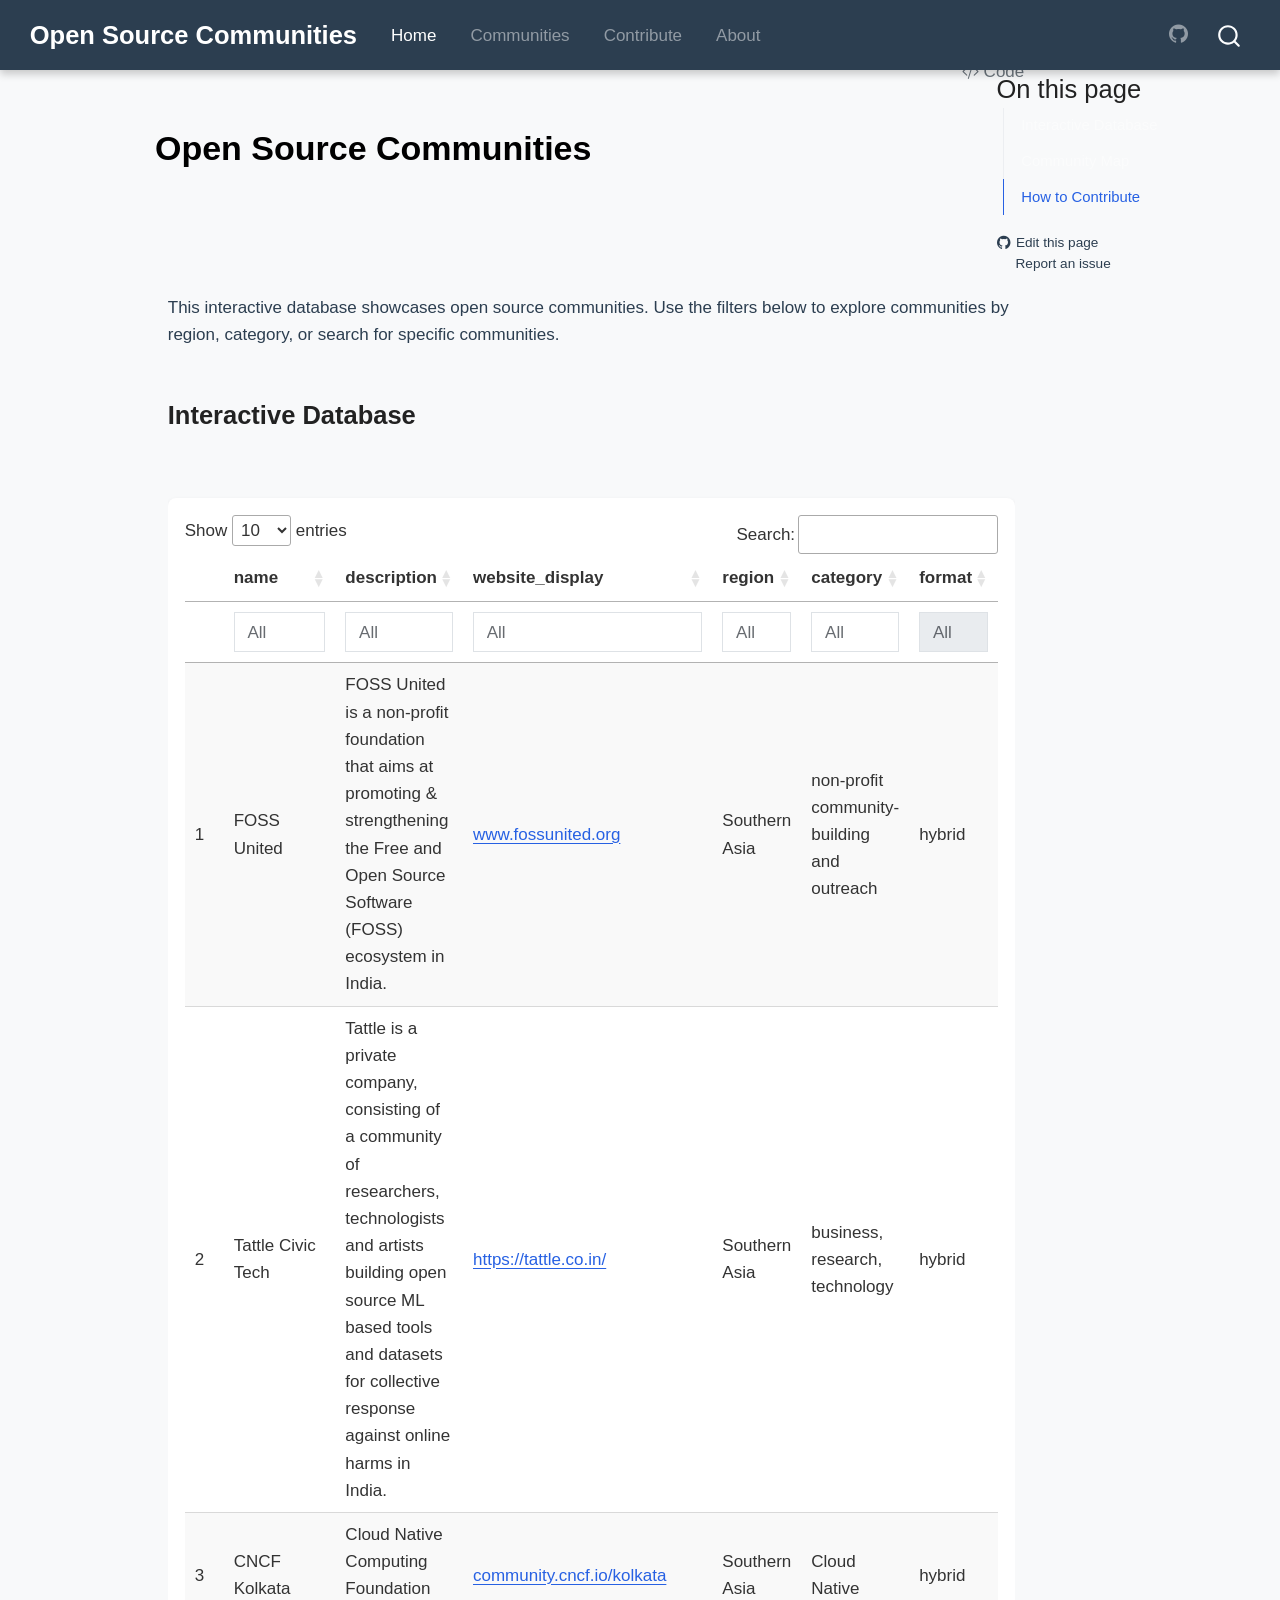
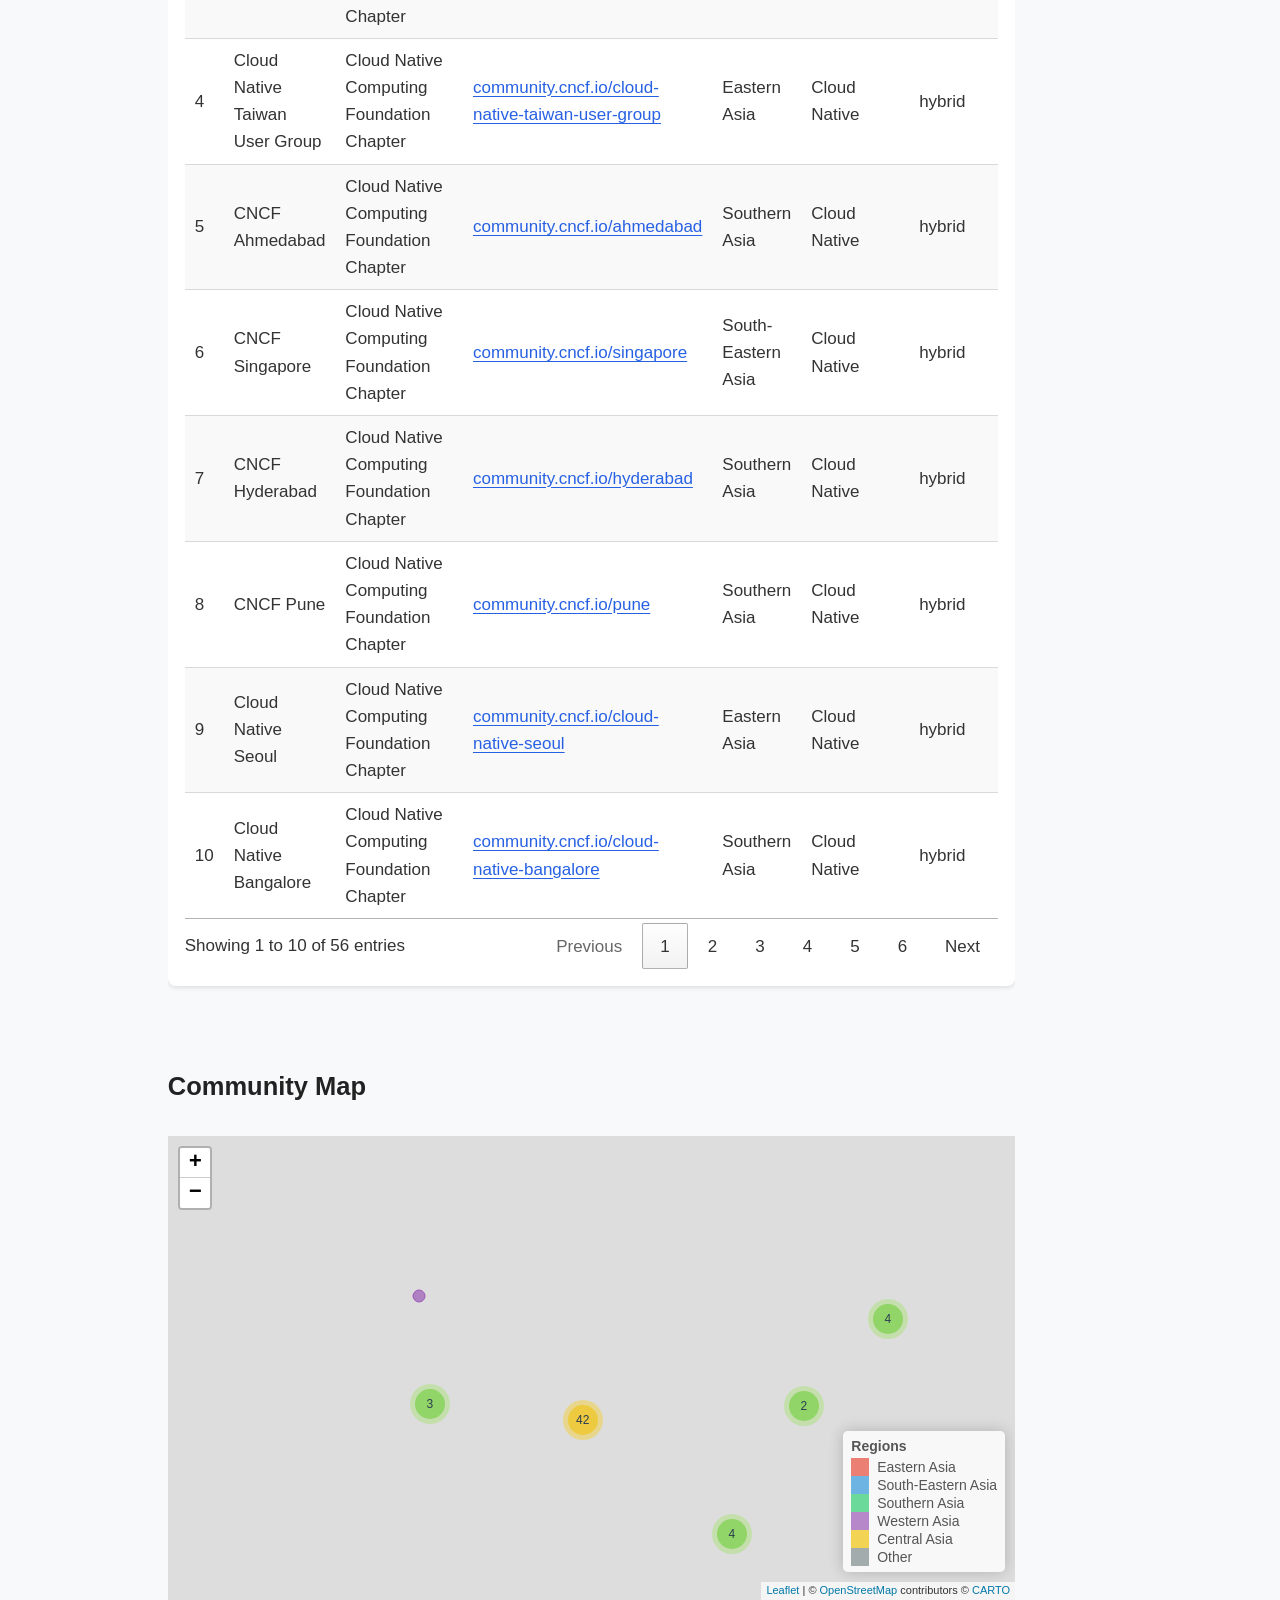
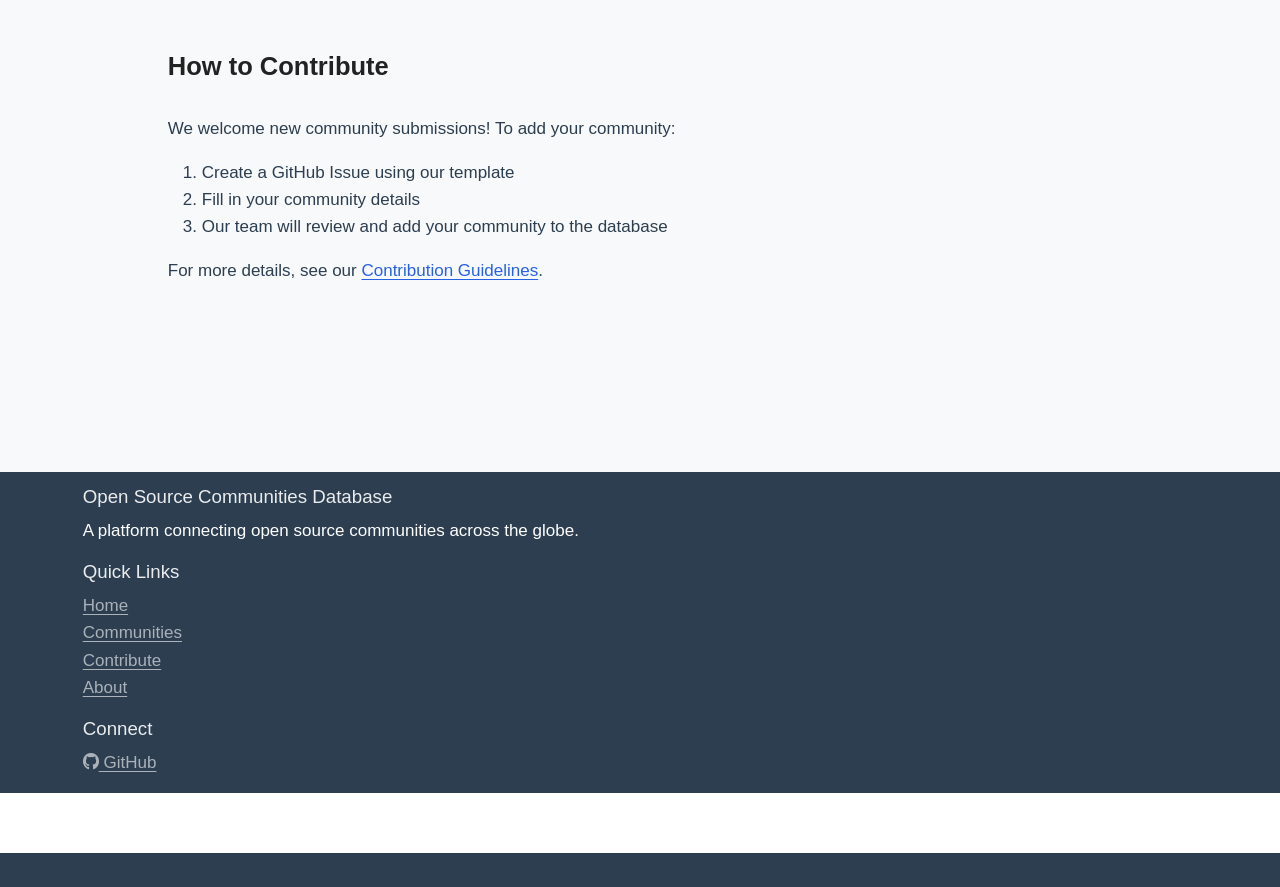
==== commit e0092683: "addresed comments Signed-off-by: Samman Sarkar <sarkar.samman4231@gmail.com>" ====
--- a/docs/index.html
+++ b/docs/index.html
@@ -300,9 +300,9 @@
 
       <div class="col-md-4">
 
-        <h5>Open Source Communities in Asia</h5>
-
-        <p>A platform connecting open source communities across Asia.</p>
+        <h5>Open Source Communities Database</h5>
+
+        <p>A platform connecting open source communities across the globe.</p>
 
       </div>
 
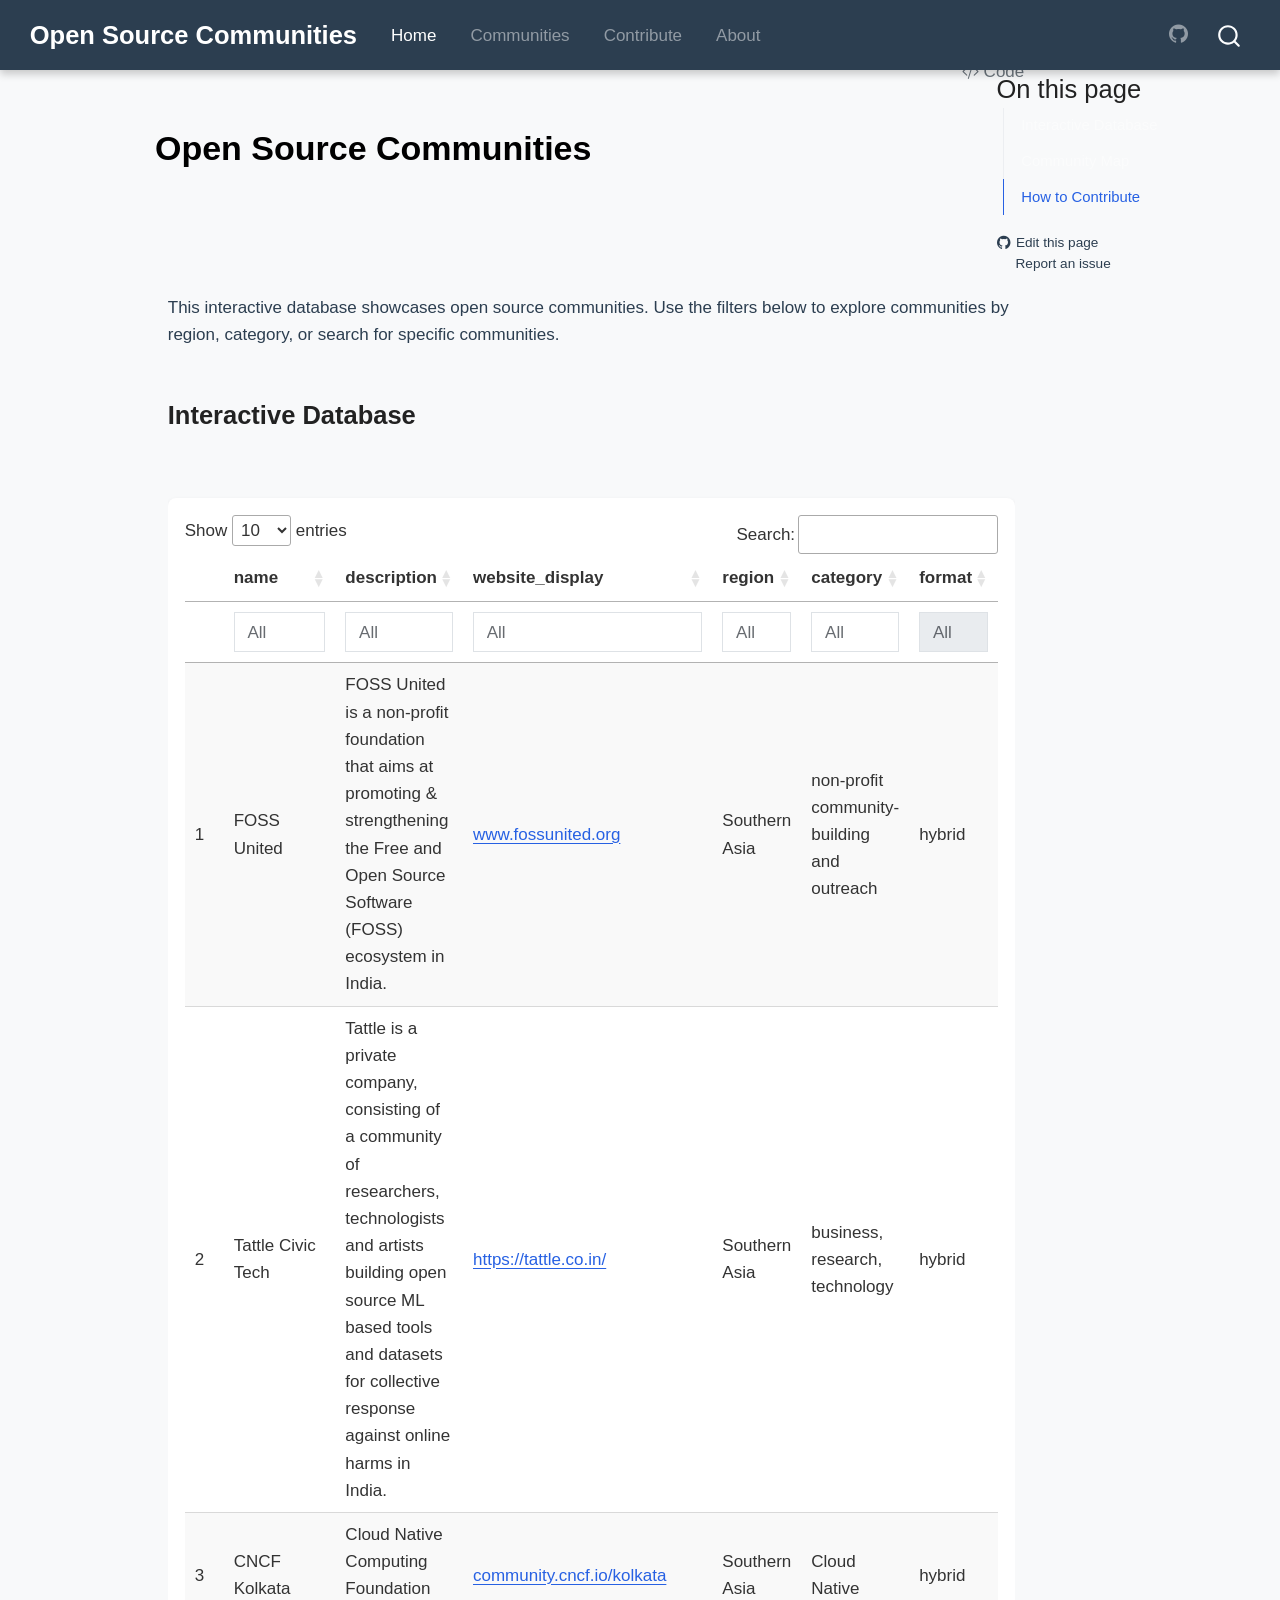
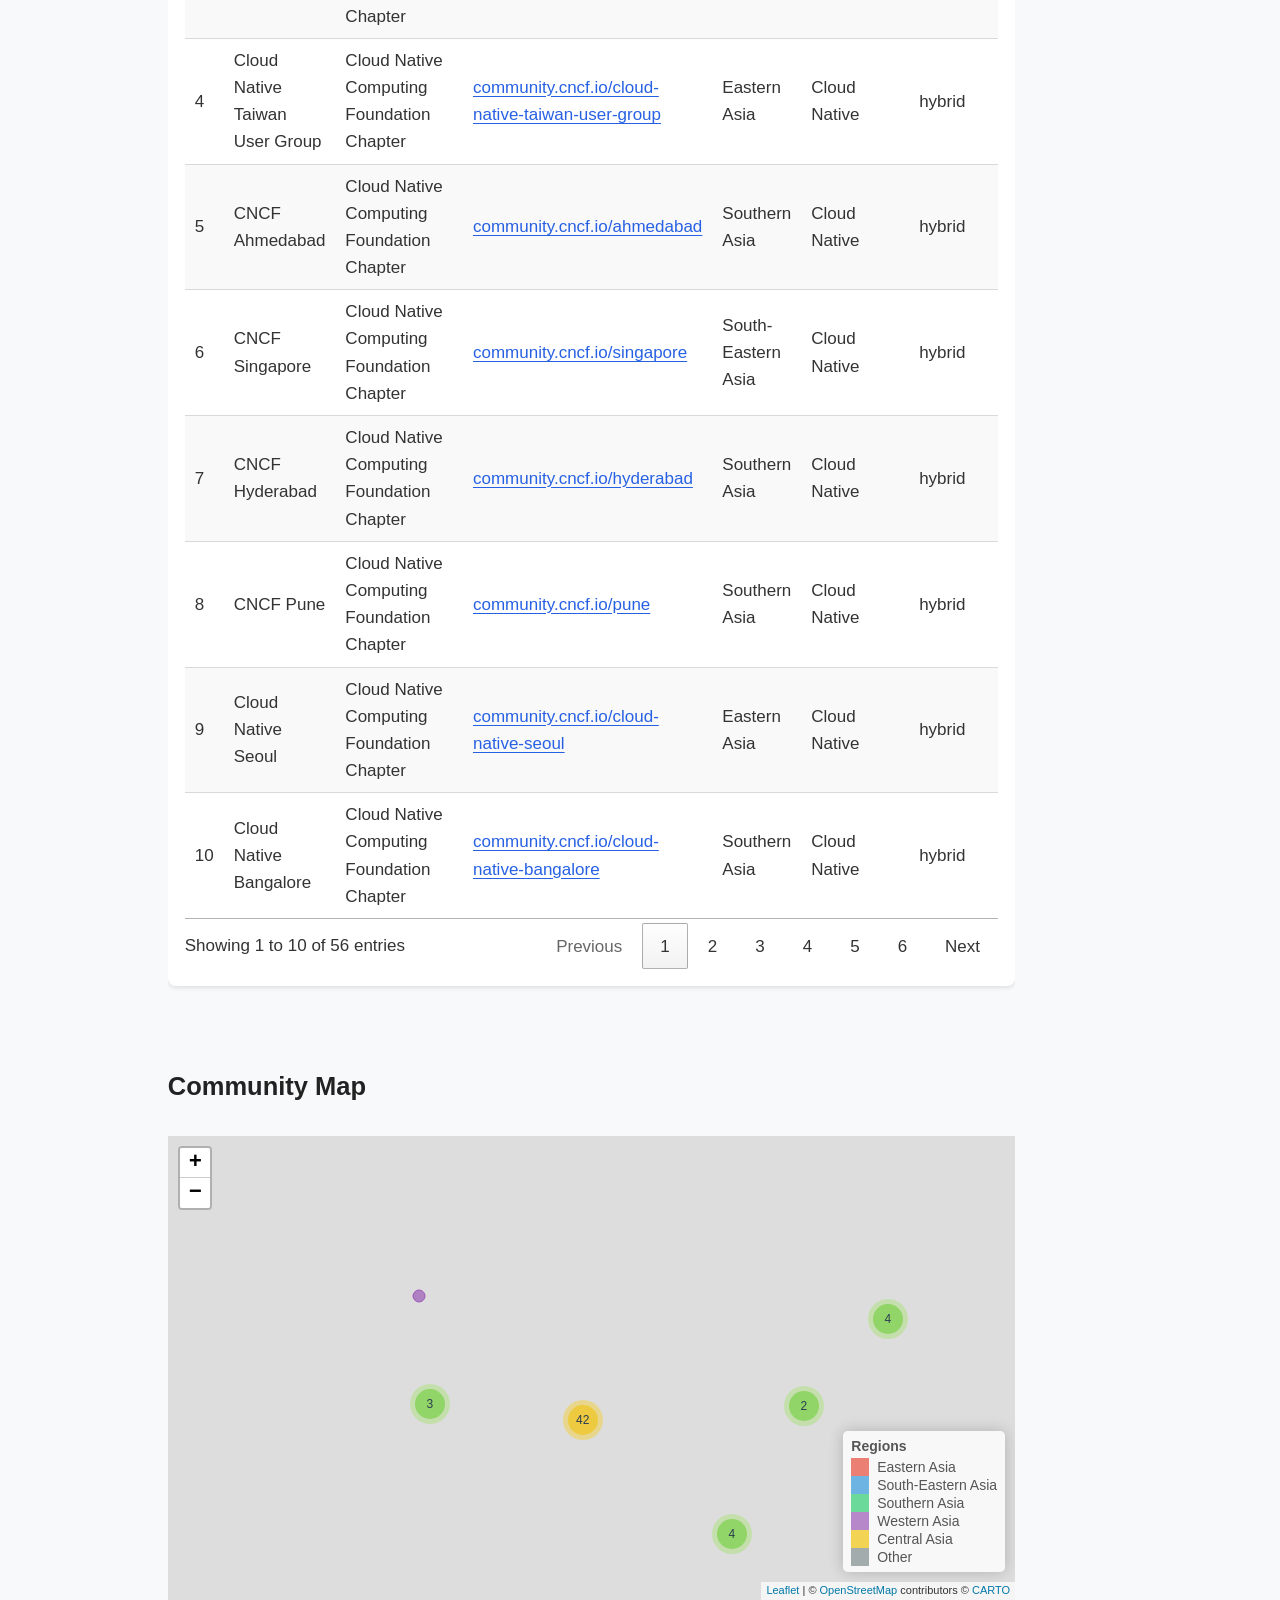
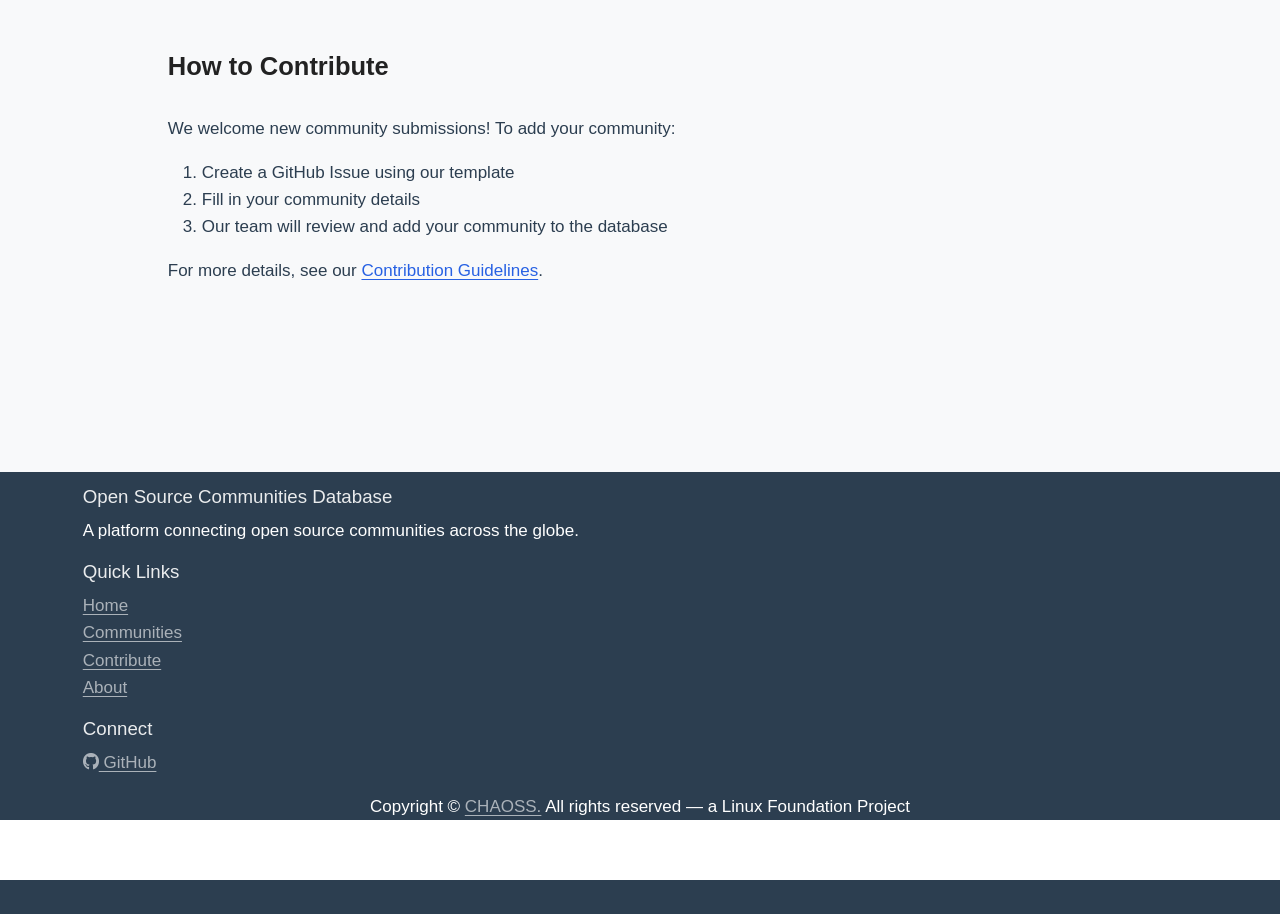
==== commit 00808476: "footer copyright Signed-off-by: Samman Sarkar <sarkar.samman4231@gmail.com>" ====
--- a/docs/index.html
+++ b/docs/index.html
@@ -2,7 +2,7 @@
 <html xmlns="http://www.w3.org/1999/xhtml" lang="en" xml:lang="en"><head>
 
 <meta charset="utf-8">
-<meta name="generator" content="quarto-1.7.29">
+<meta name="generator" content="quarto-1.7.31">
 
 <meta name="viewport" content="width=device-width, initial-scale=1.0, user-scalable=yes">
 
@@ -71,7 +71,7 @@
 <script src="site_libs/quarto-html/tippy.umd.min.js"></script>
 <script src="site_libs/quarto-html/anchor.min.js"></script>
 <link href="site_libs/quarto-html/tippy.css" rel="stylesheet">
-<link href="site_libs/quarto-html/quarto-syntax-highlighting-bcbce66894bfa8e7e94e40e0186b9bb8.css" rel="stylesheet" id="quarto-text-highlighting-styles">
+<link href="site_libs/quarto-html/quarto-syntax-highlighting-4a990d8dcb58f517c7c86712b8f2ac7c.css" rel="stylesheet" id="quarto-text-highlighting-styles">
 <script src="site_libs/bootstrap/bootstrap.min.js"></script>
 <link href="site_libs/bootstrap/bootstrap-icons.css" rel="stylesheet">
 <link href="site_libs/bootstrap/bootstrap-f09d9e16f4c314c3ee0d84a079bee913.min.css" rel="stylesheet" append-hash="true" id="quarto-bootstrap" data-mode="light">
@@ -261,8 +261,8 @@
 <h2 class="mt-5 mb-4 anchored" data-anchor-id="interactive-database">Interactive Database</h2>
 <div class="cell">
 <div class="cell-output-display">
-<div class="datatables html-widget html-fill-item" id="htmlwidget-3f1c23eaf7647d3e223f" style="width:100%;height:auto;"></div>
-<script type="application/json" data-for="htmlwidget-3f1c23eaf7647d3e223f">{"x":{"filter":"top","vertical":false,"filterHTML":"<tr>\n  <td><\/td>\n  <td data-type=\"character\" style=\"vertical-align: top;\">\n    <div class=\"form-group\" style=\"margin-bottom: auto;\">\n      <input type=\"search\" placeholder=\"All\" class=\"form-control\" style=\"width: 100%;\"/>\n    <\/div>\n  <\/td>\n  <td data-type=\"character\" style=\"vertical-align: top;\">\n    <div class=\"form-group\" style=\"margin-bottom: auto;\">\n      <input type=\"search\" placeholder=\"All\" class=\"form-control\" style=\"width: 100%;\"/>\n    <\/div>\n  <\/td>\n  <td data-type=\"character\" style=\"vertical-align: top;\">\n    <div class=\"form-group\" style=\"margin-bottom: auto;\">\n      <input type=\"search\" placeholder=\"All\" class=\"form-control\" style=\"width: 100%;\"/>\n    <\/div>\n  <\/td>\n  <td data-type=\"character\" style=\"vertical-align: top;\">\n    <div class=\"form-group\" style=\"margin-bottom: auto;\">\n      <input type=\"search\" placeholder=\"All\" class=\"form-control\" style=\"width: 100%;\"/>\n    <\/div>\n  <\/td>\n  <td data-type=\"character\" style=\"vertical-align: top;\">\n    <div class=\"form-group\" style=\"margin-bottom: auto;\">\n      <input type=\"search\" placeholder=\"All\" class=\"form-control\" style=\"width: 100%;\"/>\n    <\/div>\n  <\/td>\n  <td data-type=\"character\" style=\"vertical-align: top;\">\n    <div class=\"form-group\" style=\"margin-bottom: auto;\">\n      <input type=\"search\" placeholder=\"All\" class=\"form-control\" style=\"width: 100%;\" disabled=\"\"/>\n    <\/div>\n  <\/td>\n<\/tr>","data":[["1","2","3","4","5","6","7","8","9","10","11","12","13","14","15","16","17","18","19","20","21","22","23","24","25","26","27","28","29","30","31","32","33","34","35","36","37","38","39","40","41","42","43","44","45","46","47","48","49","50","51","52","53","54","55","56"],["FOSS United","Tattle Civic Tech","CNCF Kolkata","Cloud Native Taiwan User Group","CNCF Ahmedabad","CNCF Singapore","CNCF Hyderabad","CNCF Pune","Cloud Native Seoul","Cloud Native Bangalore","CNCF Dubai","CNCF Kochi","Kubernetes Chaos Engineering Meetup Group","CNCF Lahore","CNCF Islamabad","CNCF Chennai","CNCF Kathmandu","CNCF Abu Dhabi","Cloud Native DaLian","Cloud Native Guangzhou","Cloud Native Gurugram","Cloud Native Indore","CNCF Jaipur","Cloud Native Coimbatore","CNCF Indonesia","Cloud Native Trivandrum","CNCF Nashik","Cloud Native Raipur","Cloud Native Noida","CNCF Chandigarh","Cloud Native Guwahati","CNCF Nagpur","Cloud Native Baku","Cloud Native Dhaka","CNCF New Delhi","CNCF Thane","Cloud Native Security India","Cloud Native Surat","Cloud Native Kerala","CNCF Madurai","CNCF Amravati","Cloud Native Vadodara","CNCF Greater Noida","Cloud Native Gandhinagar","Cloud Native Hooghly","Cloud Native Aurangabad","Cloud Native Security Pakistan","Cloud Native Dibrugarh","Cloud Native Kuala Lumpur","Cloud Native Jalandhar","Cloud Native Ho Chi Minh","Kubernetes Sri Lanka","Cloud Native Community Japan","Cloud Native Riyadh","Cloud Native Security Japan","Cloud Native Bihar"],["FOSS United is a non-profit foundation that aims at promoting & strengthening the Free and Open Source Software (FOSS) ecosystem in India.","Tattle is a private company, consisting of a community of researchers, technologists and artists building open source ML based tools and datasets for collective response against online harms in India.","Cloud Native Computing Foundation Chapter","Cloud Native Computing Foundation Chapter","Cloud Native Computing Foundation Chapter","Cloud Native Computing Foundation Chapter","Cloud Native Computing Foundation Chapter","Cloud Native Computing Foundation Chapter","Cloud Native Computing Foundation Chapter","Cloud Native Computing Foundation Chapter","Cloud Native Computing Foundation Chapter","Cloud Native Computing Foundation Chapter","Cloud Native Computing Foundation Chapter","Cloud Native Computing Foundation Chapter","Cloud Native Computing Foundation Chapter","Cloud Native Computing Foundation Chapter","Cloud Native Computing Foundation Chapter","Cloud Native Computing Foundation Chapter","Cloud Native Computing Foundation Chapter","Cloud Native Computing Foundation Chapter","Cloud Native Computing Foundation Chapter","Cloud Native Computing Foundation Chapter","Cloud Native Computing Foundation Chapter","Cloud Native Computing Foundation Chapter","Cloud Native Computing Foundation Chapter","Cloud Native Computing Foundation Chapter","Cloud Native Computing Foundation Chapter","Cloud Native Computing Foundation Chapter","Cloud Native Computing Foundation Chapter","Cloud Native Computing Foundation Chapter","Cloud Native Computing Foundation Chapter","Cloud Native Computing Foundation Chapter","Cloud Native Computing Foundation Chapter","Cloud Native Computing Foundation Chapter","Cloud Native Computing Foundation Chapter","Cloud Native Computing Foundation Chapter","Cloud Native Computing Foundation Chapter","Cloud Native Computing Foundation Chapter","Cloud Native Computing Foundation Chapter","Cloud Native Computing Foundation Chapter","Cloud Native Computing Foundation Chapter","Cloud Native Computing Foundation Chapter","Cloud Native Computing Foundation Chapter","Cloud Native Computing Foundation Chapter","Cloud Native Computing Foundation Chapter","Cloud Native Computing Foundation Chapter","Cloud Native Computing Foundation Chapter","Cloud Native Computing Foundation Chapter","Cloud Native Computing Foundation Chapter","Cloud Native Computing Foundation Chapter","Cloud Native Computing Foundation Chapter","Cloud Native Computing Foundation Chapter","Cloud Native Computing Foundation Chapter","Cloud Native Computing Foundation Chapter","Cloud Native Computing Foundation Chapter","Cloud Native Computing Foundation Chapter"],["<a href='https://www.fossunited.org' target='_blank'>www.fossunited.org<\/a>","<a href='https://tattle.co.in/' target='_blank'>https://tattle.co.in/<\/a>","<a href='https://community.cncf.io/kolkata' target='_blank'>community.cncf.io/kolkata<\/a>","<a href='https://community.cncf.io/cloud-native-taiwan-user-group' target='_blank'>community.cncf.io/cloud-native-taiwan-user-group<\/a>","<a href='https://community.cncf.io/ahmedabad' target='_blank'>community.cncf.io/ahmedabad<\/a>","<a href='https://community.cncf.io/singapore' target='_blank'>community.cncf.io/singapore<\/a>","<a href='https://community.cncf.io/hyderabad' target='_blank'>community.cncf.io/hyderabad<\/a>","<a href='https://community.cncf.io/pune' target='_blank'>community.cncf.io/pune<\/a>","<a href='https://community.cncf.io/cloud-native-seoul' target='_blank'>community.cncf.io/cloud-native-seoul<\/a>","<a href='https://community.cncf.io/cloud-native-bangalore' target='_blank'>community.cncf.io/cloud-native-bangalore<\/a>","<a href='https://community.cncf.io/dubai' target='_blank'>community.cncf.io/dubai<\/a>","<a href='https://community.cncf.io/kochi' target='_blank'>community.cncf.io/kochi<\/a>","<a href='https://community.cncf.io/kubernetes-chaos-engineering' target='_blank'>community.cncf.io/kubernetes-chaos-engineering<\/a>","<a href='https://community.cncf.io/lahore' target='_blank'>community.cncf.io/lahore<\/a>","<a href='https://community.cncf.io/islamabad' target='_blank'>community.cncf.io/islamabad<\/a>","<a href='https://community.cncf.io/chennai' target='_blank'>community.cncf.io/chennai<\/a>","<a href='https://community.cncf.io/kathmandu' target='_blank'>community.cncf.io/kathmandu<\/a>","<a href='https://community.cncf.io/abu-dhabi' target='_blank'>community.cncf.io/abu-dhabi<\/a>","<a href='https://community.cncf.io/cloud-native-dalian' target='_blank'>community.cncf.io/cloud-native-dalian<\/a>","<a href='https://community.cncf.io/cloud-native-guangzhou' target='_blank'>community.cncf.io/cloud-native-guangzhou<\/a>","<a href='https://community.cncf.io/cloud-native-gurugram' target='_blank'>community.cncf.io/cloud-native-gurugram<\/a>","<a href='https://community.cncf.io/cloud-native-indore' target='_blank'>community.cncf.io/cloud-native-indore<\/a>","<a href='https://community.cncf.io/jaipur' target='_blank'>community.cncf.io/jaipur<\/a>","<a href='https://community.cncf.io/cloud-native-coimbatore' target='_blank'>community.cncf.io/cloud-native-coimbatore<\/a>","<a href='https://community.cncf.io/indonesia' target='_blank'>community.cncf.io/indonesia<\/a>","<a href='https://community.cncf.io/cloud-native-trivandrum' target='_blank'>community.cncf.io/cloud-native-trivandrum<\/a>","<a href='https://community.cncf.io/nashik' target='_blank'>community.cncf.io/nashik<\/a>","<a href='https://community.cncf.io/cloud-native-raipur' target='_blank'>community.cncf.io/cloud-native-raipur<\/a>","<a href='https://community.cncf.io/cloud-native-noida' target='_blank'>community.cncf.io/cloud-native-noida<\/a>","<a href='https://community.cncf.io/chandigarh' target='_blank'>community.cncf.io/chandigarh<\/a>","<a href='https://community.cncf.io/cloud-native-guwahati' target='_blank'>community.cncf.io/cloud-native-guwahati<\/a>","<a href='https://community.cncf.io/nagpur' target='_blank'>community.cncf.io/nagpur<\/a>","<a href='https://community.cncf.io/cloud-native-baku' target='_blank'>community.cncf.io/cloud-native-baku<\/a>","<a href='https://community.cncf.io/cloud-native-dhaka' target='_blank'>community.cncf.io/cloud-native-dhaka<\/a>","<a href='https://community.cncf.io/new-delhi' target='_blank'>community.cncf.io/new-delhi<\/a>","<a href='https://community.cncf.io/thane' target='_blank'>community.cncf.io/thane<\/a>","<a href='https://community.cncf.io/cloud-native-security-india' target='_blank'>community.cncf.io/cloud-native-security-india<\/a>","<a href='https://community.cncf.io/cloud-native-surat' target='_blank'>community.cncf.io/cloud-native-surat<\/a>","<a href='https://community.cncf.io/cloud-native-kerala' target='_blank'>community.cncf.io/cloud-native-kerala<\/a>","<a href='https://community.cncf.io/madurai' target='_blank'>community.cncf.io/madurai<\/a>","<a href='https://community.cncf.io/amravati' target='_blank'>community.cncf.io/amravati<\/a>","<a href='https://community.cncf.io/cloud-native-vadodara' target='_blank'>community.cncf.io/cloud-native-vadodara<\/a>","<a href='https://community.cncf.io/greater-noida' target='_blank'>community.cncf.io/greater-noida<\/a>","<a href='https://community.cncf.io/cloud-native-gandhinagar' target='_blank'>community.cncf.io/cloud-native-gandhinagar<\/a>","<a href='https://community.cncf.io/cloud-native-hooghly' target='_blank'>community.cncf.io/cloud-native-hooghly<\/a>","<a href='https://community.cncf.io/cloud-native-aurangabad' target='_blank'>community.cncf.io/cloud-native-aurangabad<\/a>","<a href='https://community.cncf.io/cloud-native-security-pakistan' target='_blank'>community.cncf.io/cloud-native-security-pakistan<\/a>","<a href='https://community.cncf.io/cloud-native-dibrugarh' target='_blank'>community.cncf.io/cloud-native-dibrugarh<\/a>","<a href='https://community.cncf.io/cloud-native-kuala-lumpur' target='_blank'>community.cncf.io/cloud-native-kuala-lumpur<\/a>","<a href='https://community.cncf.io/cloud-native-jalandhar' target='_blank'>community.cncf.io/cloud-native-jalandhar<\/a>","<a href='https://community.cncf.io/cloud-native-ho-chi-minh' target='_blank'>community.cncf.io/cloud-native-ho-chi-minh<\/a>","<a href='https://community.cncf.io/kubernetes-sri-lanka' target='_blank'>community.cncf.io/kubernetes-sri-lanka<\/a>","<a href='https://community.cncf.io/cloud-native-community-japan' target='_blank'>community.cncf.io/cloud-native-community-japan<\/a>","<a href='https://community.cncf.io/cloud-native-riyadh' target='_blank'>community.cncf.io/cloud-native-riyadh<\/a>","<a href='https://community.cncf.io/cloud-native-security-japan' target='_blank'>community.cncf.io/cloud-native-security-japan<\/a>","<a href='https://community.cncf.io/cloud-native-bihar' target='_blank'>community.cncf.io/cloud-native-bihar<\/a>"],["Southern Asia","Southern Asia","Southern Asia","Eastern Asia","Southern Asia","South-Eastern Asia","Southern Asia","Southern Asia","Eastern Asia","Southern Asia","Western Asia","Southern Asia","Southern Asia","Southern Asia","Southern Asia","Southern Asia","Southern Asia","Western Asia","Eastern Asia","Eastern Asia","Southern Asia","Southern Asia","Southern Asia","Southern Asia","South-Eastern Asia","Southern Asia","Southern Asia","Southern Asia","Southern Asia","Southern Asia","Southern Asia","Southern Asia","Western Asia","Southern Asia","Southern Asia","Southern Asia","Southern Asia","Southern Asia","Southern Asia","Southern Asia","Southern Asia","Southern Asia","Southern Asia","Southern Asia","Southern Asia","Southern Asia","Southern Asia","Southern Asia","South-Eastern Asia","Southern Asia","South-Eastern Asia","Southern Asia","Eastern Asia","Western Asia","Eastern Asia","Southern Asia"],["non-profit community-building and outreach","business, research, technology","Cloud Native","Cloud Native","Cloud Native","Cloud Native","Cloud Native","Cloud Native","Cloud Native","Cloud Native","Cloud Native","Cloud Native","Cloud Native,Chaos Engineering","Cloud Native","Cloud Native","Cloud Native","Cloud Native","Cloud Native","Cloud Native","Cloud Native","Cloud Native","Cloud Native","Cloud Native","Cloud Native","Cloud Native","Cloud Native","Cloud Native","Cloud Native","Cloud Native","Cloud Native","Cloud Native","Cloud Native","Cloud Native","Cloud Native","Cloud Native","Cloud Native","Cloud Native,Security","Cloud Native","Cloud Native","Cloud Native","Cloud Native","Cloud Native","Cloud Native","Cloud Native","Cloud Native","Cloud Native","Cloud Native,Security","Cloud Native","Cloud Native","Cloud Native","Cloud Native","Cloud Native","Cloud Native","Cloud Native","Cloud Native,Security","Cloud Native"],["hybrid","hybrid","hybrid","hybrid","hybrid","hybrid","hybrid","hybrid","hybrid","hybrid","hybrid","hybrid","hybrid","hybrid","hybrid","hybrid","hybrid","hybrid","hybrid","hybrid","hybrid","hybrid","hybrid","hybrid","hybrid","hybrid","hybrid","hybrid","hybrid","hybrid","hybrid","hybrid","hybrid","hybrid","hybrid","hybrid","hybrid","hybrid","hybrid","hybrid","hybrid","hybrid","hybrid","hybrid","hybrid","hybrid","hybrid","hybrid","hybrid","hybrid","hybrid","hybrid","hybrid","hybrid","hybrid","hybrid"]],"container":"<table class=\"display\">\n  <thead>\n    <tr>\n      <th> <\/th>\n      <th>name<\/th>\n      <th>description<\/th>\n      <th>website_display<\/th>\n      <th>region<\/th>\n      <th>category<\/th>\n      <th>format<\/th>\n    <\/tr>\n  <\/thead>\n<\/table>","options":{"pageLength":10,"autoWidth":false,"scrollX":false,"columnDefs":[{"width":"17%","targets":0},{"width":"30%","targets":1},{"width":"13%","targets":2,"render":"function(data, type, row) { return type === 'display' ? data : data.replace(/<.*?>/g, ''); }"},{"width":"13%","targets":3},{"width":"13%","targets":4},{"width":"10%","targets":5},{"orderable":false,"targets":0},{"name":" ","targets":0},{"name":"name","targets":1},{"name":"description","targets":2},{"name":"website_display","targets":3},{"name":"region","targets":4},{"name":"category","targets":5},{"name":"format","targets":6}],"initComplete":"\n      function(settings, json) {\n        var table = this.api();\n        \n        // Create select filter for format column (6th column, index 5)\n        var formatColumn = table.column(5);\n        var formatSelect = $('<select><option value=\"\">All<\/option><option value=\"in-person\">In-Person<\/option><option value=\"virtual\">Virtual<\/option><option value=\"hybrid\">Hybrid<\/option><\/select>')\n          .appendTo($(formatColumn.header()).closest('tr').siblings('.filters').children().eq(5).empty())\n          .on('change', function() {\n            formatColumn\n              .search($(this).val() ? '^' + $(this).val() + '$' : '', true, false)\n              .draw();\n          });\n      }\n    ","order":[],"orderClasses":false,"orderCellsTop":true}},"evals":["options.columnDefs.2.render","options.initComplete"],"jsHooks":[]}</script>
+<div class="datatables html-widget html-fill-item" id="htmlwidget-478a2a468fec96abadef" style="width:100%;height:auto;"></div>
+<script type="application/json" data-for="htmlwidget-478a2a468fec96abadef">{"x":{"filter":"top","vertical":false,"filterHTML":"<tr>\n  <td><\/td>\n  <td data-type=\"character\" style=\"vertical-align: top;\">\n    <div class=\"form-group\" style=\"margin-bottom: auto;\">\n      <input type=\"search\" placeholder=\"All\" class=\"form-control\" style=\"width: 100%;\"/>\n    <\/div>\n  <\/td>\n  <td data-type=\"character\" style=\"vertical-align: top;\">\n    <div class=\"form-group\" style=\"margin-bottom: auto;\">\n      <input type=\"search\" placeholder=\"All\" class=\"form-control\" style=\"width: 100%;\"/>\n    <\/div>\n  <\/td>\n  <td data-type=\"character\" style=\"vertical-align: top;\">\n    <div class=\"form-group\" style=\"margin-bottom: auto;\">\n      <input type=\"search\" placeholder=\"All\" class=\"form-control\" style=\"width: 100%;\"/>\n    <\/div>\n  <\/td>\n  <td data-type=\"character\" style=\"vertical-align: top;\">\n    <div class=\"form-group\" style=\"margin-bottom: auto;\">\n      <input type=\"search\" placeholder=\"All\" class=\"form-control\" style=\"width: 100%;\"/>\n    <\/div>\n  <\/td>\n  <td data-type=\"character\" style=\"vertical-align: top;\">\n    <div class=\"form-group\" style=\"margin-bottom: auto;\">\n      <input type=\"search\" placeholder=\"All\" class=\"form-control\" style=\"width: 100%;\"/>\n    <\/div>\n  <\/td>\n  <td data-type=\"character\" style=\"vertical-align: top;\">\n    <div class=\"form-group\" style=\"margin-bottom: auto;\">\n      <input type=\"search\" placeholder=\"All\" class=\"form-control\" style=\"width: 100%;\" disabled=\"\"/>\n    <\/div>\n  <\/td>\n<\/tr>","data":[["1","2","3","4","5","6","7","8","9","10","11","12","13","14","15","16","17","18","19","20","21","22","23","24","25","26","27","28","29","30","31","32","33","34","35","36","37","38","39","40","41","42","43","44","45","46","47","48","49","50","51","52","53","54","55","56"],["FOSS United","Tattle Civic Tech","CNCF Kolkata","Cloud Native Taiwan User Group","CNCF Ahmedabad","CNCF Singapore","CNCF Hyderabad","CNCF Pune","Cloud Native Seoul","Cloud Native Bangalore","CNCF Dubai","CNCF Kochi","Kubernetes Chaos Engineering Meetup Group","CNCF Lahore","CNCF Islamabad","CNCF Chennai","CNCF Kathmandu","CNCF Abu Dhabi","Cloud Native DaLian","Cloud Native Guangzhou","Cloud Native Gurugram","Cloud Native Indore","CNCF Jaipur","Cloud Native Coimbatore","CNCF Indonesia","Cloud Native Trivandrum","CNCF Nashik","Cloud Native Raipur","Cloud Native Noida","CNCF Chandigarh","Cloud Native Guwahati","CNCF Nagpur","Cloud Native Baku","Cloud Native Dhaka","CNCF New Delhi","CNCF Thane","Cloud Native Security India","Cloud Native Surat","Cloud Native Kerala","CNCF Madurai","CNCF Amravati","Cloud Native Vadodara","CNCF Greater Noida","Cloud Native Gandhinagar","Cloud Native Hooghly","Cloud Native Aurangabad","Cloud Native Security Pakistan","Cloud Native Dibrugarh","Cloud Native Kuala Lumpur","Cloud Native Jalandhar","Cloud Native Ho Chi Minh","Kubernetes Sri Lanka","Cloud Native Community Japan","Cloud Native Riyadh","Cloud Native Security Japan","Cloud Native Bihar"],["FOSS United is a non-profit foundation that aims at promoting & strengthening the Free and Open Source Software (FOSS) ecosystem in India.","Tattle is a private company, consisting of a community of researchers, technologists and artists building open source ML based tools and datasets for collective response against online harms in India.","Cloud Native Computing Foundation Chapter","Cloud Native Computing Foundation Chapter","Cloud Native Computing Foundation Chapter","Cloud Native Computing Foundation Chapter","Cloud Native Computing Foundation Chapter","Cloud Native Computing Foundation Chapter","Cloud Native Computing Foundation Chapter","Cloud Native Computing Foundation Chapter","Cloud Native Computing Foundation Chapter","Cloud Native Computing Foundation Chapter","Cloud Native Computing Foundation Chapter","Cloud Native Computing Foundation Chapter","Cloud Native Computing Foundation Chapter","Cloud Native Computing Foundation Chapter","Cloud Native Computing Foundation Chapter","Cloud Native Computing Foundation Chapter","Cloud Native Computing Foundation Chapter","Cloud Native Computing Foundation Chapter","Cloud Native Computing Foundation Chapter","Cloud Native Computing Foundation Chapter","Cloud Native Computing Foundation Chapter","Cloud Native Computing Foundation Chapter","Cloud Native Computing Foundation Chapter","Cloud Native Computing Foundation Chapter","Cloud Native Computing Foundation Chapter","Cloud Native Computing Foundation Chapter","Cloud Native Computing Foundation Chapter","Cloud Native Computing Foundation Chapter","Cloud Native Computing Foundation Chapter","Cloud Native Computing Foundation Chapter","Cloud Native Computing Foundation Chapter","Cloud Native Computing Foundation Chapter","Cloud Native Computing Foundation Chapter","Cloud Native Computing Foundation Chapter","Cloud Native Computing Foundation Chapter","Cloud Native Computing Foundation Chapter","Cloud Native Computing Foundation Chapter","Cloud Native Computing Foundation Chapter","Cloud Native Computing Foundation Chapter","Cloud Native Computing Foundation Chapter","Cloud Native Computing Foundation Chapter","Cloud Native Computing Foundation Chapter","Cloud Native Computing Foundation Chapter","Cloud Native Computing Foundation Chapter","Cloud Native Computing Foundation Chapter","Cloud Native Computing Foundation Chapter","Cloud Native Computing Foundation Chapter","Cloud Native Computing Foundation Chapter","Cloud Native Computing Foundation Chapter","Cloud Native Computing Foundation Chapter","Cloud Native Computing Foundation Chapter","Cloud Native Computing Foundation Chapter","Cloud Native Computing Foundation Chapter","Cloud Native Computing Foundation Chapter"],["<a href='https://www.fossunited.org' target='_blank'>www.fossunited.org<\/a>","<a href='https://tattle.co.in/' target='_blank'>https://tattle.co.in/<\/a>","<a href='https://community.cncf.io/kolkata' target='_blank'>community.cncf.io/kolkata<\/a>","<a href='https://community.cncf.io/cloud-native-taiwan-user-group' target='_blank'>community.cncf.io/cloud-native-taiwan-user-group<\/a>","<a href='https://community.cncf.io/ahmedabad' target='_blank'>community.cncf.io/ahmedabad<\/a>","<a href='https://community.cncf.io/singapore' target='_blank'>community.cncf.io/singapore<\/a>","<a href='https://community.cncf.io/hyderabad' target='_blank'>community.cncf.io/hyderabad<\/a>","<a href='https://community.cncf.io/pune' target='_blank'>community.cncf.io/pune<\/a>","<a href='https://community.cncf.io/cloud-native-seoul' target='_blank'>community.cncf.io/cloud-native-seoul<\/a>","<a href='https://community.cncf.io/cloud-native-bangalore' target='_blank'>community.cncf.io/cloud-native-bangalore<\/a>","<a href='https://community.cncf.io/dubai' target='_blank'>community.cncf.io/dubai<\/a>","<a href='https://community.cncf.io/kochi' target='_blank'>community.cncf.io/kochi<\/a>","<a href='https://community.cncf.io/kubernetes-chaos-engineering' target='_blank'>community.cncf.io/kubernetes-chaos-engineering<\/a>","<a href='https://community.cncf.io/lahore' target='_blank'>community.cncf.io/lahore<\/a>","<a href='https://community.cncf.io/islamabad' target='_blank'>community.cncf.io/islamabad<\/a>","<a href='https://community.cncf.io/chennai' target='_blank'>community.cncf.io/chennai<\/a>","<a href='https://community.cncf.io/kathmandu' target='_blank'>community.cncf.io/kathmandu<\/a>","<a href='https://community.cncf.io/abu-dhabi' target='_blank'>community.cncf.io/abu-dhabi<\/a>","<a href='https://community.cncf.io/cloud-native-dalian' target='_blank'>community.cncf.io/cloud-native-dalian<\/a>","<a href='https://community.cncf.io/cloud-native-guangzhou' target='_blank'>community.cncf.io/cloud-native-guangzhou<\/a>","<a href='https://community.cncf.io/cloud-native-gurugram' target='_blank'>community.cncf.io/cloud-native-gurugram<\/a>","<a href='https://community.cncf.io/cloud-native-indore' target='_blank'>community.cncf.io/cloud-native-indore<\/a>","<a href='https://community.cncf.io/jaipur' target='_blank'>community.cncf.io/jaipur<\/a>","<a href='https://community.cncf.io/cloud-native-coimbatore' target='_blank'>community.cncf.io/cloud-native-coimbatore<\/a>","<a href='https://community.cncf.io/indonesia' target='_blank'>community.cncf.io/indonesia<\/a>","<a href='https://community.cncf.io/cloud-native-trivandrum' target='_blank'>community.cncf.io/cloud-native-trivandrum<\/a>","<a href='https://community.cncf.io/nashik' target='_blank'>community.cncf.io/nashik<\/a>","<a href='https://community.cncf.io/cloud-native-raipur' target='_blank'>community.cncf.io/cloud-native-raipur<\/a>","<a href='https://community.cncf.io/cloud-native-noida' target='_blank'>community.cncf.io/cloud-native-noida<\/a>","<a href='https://community.cncf.io/chandigarh' target='_blank'>community.cncf.io/chandigarh<\/a>","<a href='https://community.cncf.io/cloud-native-guwahati' target='_blank'>community.cncf.io/cloud-native-guwahati<\/a>","<a href='https://community.cncf.io/nagpur' target='_blank'>community.cncf.io/nagpur<\/a>","<a href='https://community.cncf.io/cloud-native-baku' target='_blank'>community.cncf.io/cloud-native-baku<\/a>","<a href='https://community.cncf.io/cloud-native-dhaka' target='_blank'>community.cncf.io/cloud-native-dhaka<\/a>","<a href='https://community.cncf.io/new-delhi' target='_blank'>community.cncf.io/new-delhi<\/a>","<a href='https://community.cncf.io/thane' target='_blank'>community.cncf.io/thane<\/a>","<a href='https://community.cncf.io/cloud-native-security-india' target='_blank'>community.cncf.io/cloud-native-security-india<\/a>","<a href='https://community.cncf.io/cloud-native-surat' target='_blank'>community.cncf.io/cloud-native-surat<\/a>","<a href='https://community.cncf.io/cloud-native-kerala' target='_blank'>community.cncf.io/cloud-native-kerala<\/a>","<a href='https://community.cncf.io/madurai' target='_blank'>community.cncf.io/madurai<\/a>","<a href='https://community.cncf.io/amravati' target='_blank'>community.cncf.io/amravati<\/a>","<a href='https://community.cncf.io/cloud-native-vadodara' target='_blank'>community.cncf.io/cloud-native-vadodara<\/a>","<a href='https://community.cncf.io/greater-noida' target='_blank'>community.cncf.io/greater-noida<\/a>","<a href='https://community.cncf.io/cloud-native-gandhinagar' target='_blank'>community.cncf.io/cloud-native-gandhinagar<\/a>","<a href='https://community.cncf.io/cloud-native-hooghly' target='_blank'>community.cncf.io/cloud-native-hooghly<\/a>","<a href='https://community.cncf.io/cloud-native-aurangabad' target='_blank'>community.cncf.io/cloud-native-aurangabad<\/a>","<a href='https://community.cncf.io/cloud-native-security-pakistan' target='_blank'>community.cncf.io/cloud-native-security-pakistan<\/a>","<a href='https://community.cncf.io/cloud-native-dibrugarh' target='_blank'>community.cncf.io/cloud-native-dibrugarh<\/a>","<a href='https://community.cncf.io/cloud-native-kuala-lumpur' target='_blank'>community.cncf.io/cloud-native-kuala-lumpur<\/a>","<a href='https://community.cncf.io/cloud-native-jalandhar' target='_blank'>community.cncf.io/cloud-native-jalandhar<\/a>","<a href='https://community.cncf.io/cloud-native-ho-chi-minh' target='_blank'>community.cncf.io/cloud-native-ho-chi-minh<\/a>","<a href='https://community.cncf.io/kubernetes-sri-lanka' target='_blank'>community.cncf.io/kubernetes-sri-lanka<\/a>","<a href='https://community.cncf.io/cloud-native-community-japan' target='_blank'>community.cncf.io/cloud-native-community-japan<\/a>","<a href='https://community.cncf.io/cloud-native-riyadh' target='_blank'>community.cncf.io/cloud-native-riyadh<\/a>","<a href='https://community.cncf.io/cloud-native-security-japan' target='_blank'>community.cncf.io/cloud-native-security-japan<\/a>","<a href='https://community.cncf.io/cloud-native-bihar' target='_blank'>community.cncf.io/cloud-native-bihar<\/a>"],["Southern Asia","Southern Asia","Southern Asia","Eastern Asia","Southern Asia","South-Eastern Asia","Southern Asia","Southern Asia","Eastern Asia","Southern Asia","Western Asia","Southern Asia","Southern Asia","Southern Asia","Southern Asia","Southern Asia","Southern Asia","Western Asia","Eastern Asia","Eastern Asia","Southern Asia","Southern Asia","Southern Asia","Southern Asia","South-Eastern Asia","Southern Asia","Southern Asia","Southern Asia","Southern Asia","Southern Asia","Southern Asia","Southern Asia","Western Asia","Southern Asia","Southern Asia","Southern Asia","Southern Asia","Southern Asia","Southern Asia","Southern Asia","Southern Asia","Southern Asia","Southern Asia","Southern Asia","Southern Asia","Southern Asia","Southern Asia","Southern Asia","South-Eastern Asia","Southern Asia","South-Eastern Asia","Southern Asia","Eastern Asia","Western Asia","Eastern Asia","Southern Asia"],["non-profit community-building and outreach","business, research, technology","Cloud Native","Cloud Native","Cloud Native","Cloud Native","Cloud Native","Cloud Native","Cloud Native","Cloud Native","Cloud Native","Cloud Native","Cloud Native,Chaos Engineering","Cloud Native","Cloud Native","Cloud Native","Cloud Native","Cloud Native","Cloud Native","Cloud Native","Cloud Native","Cloud Native","Cloud Native","Cloud Native","Cloud Native","Cloud Native","Cloud Native","Cloud Native","Cloud Native","Cloud Native","Cloud Native","Cloud Native","Cloud Native","Cloud Native","Cloud Native","Cloud Native","Cloud Native,Security","Cloud Native","Cloud Native","Cloud Native","Cloud Native","Cloud Native","Cloud Native","Cloud Native","Cloud Native","Cloud Native","Cloud Native,Security","Cloud Native","Cloud Native","Cloud Native","Cloud Native","Cloud Native","Cloud Native","Cloud Native","Cloud Native,Security","Cloud Native"],["hybrid","hybrid","hybrid","hybrid","hybrid","hybrid","hybrid","hybrid","hybrid","hybrid","hybrid","hybrid","hybrid","hybrid","hybrid","hybrid","hybrid","hybrid","hybrid","hybrid","hybrid","hybrid","hybrid","hybrid","hybrid","hybrid","hybrid","hybrid","hybrid","hybrid","hybrid","hybrid","hybrid","hybrid","hybrid","hybrid","hybrid","hybrid","hybrid","hybrid","hybrid","hybrid","hybrid","hybrid","hybrid","hybrid","hybrid","hybrid","hybrid","hybrid","hybrid","hybrid","hybrid","hybrid","hybrid","hybrid"]],"container":"<table class=\"display\">\n  <thead>\n    <tr>\n      <th> <\/th>\n      <th>name<\/th>\n      <th>description<\/th>\n      <th>website_display<\/th>\n      <th>region<\/th>\n      <th>category<\/th>\n      <th>format<\/th>\n    <\/tr>\n  <\/thead>\n<\/table>","options":{"pageLength":10,"autoWidth":false,"scrollX":false,"columnDefs":[{"width":"17%","targets":0},{"width":"30%","targets":1},{"width":"13%","targets":2,"render":"function(data, type, row) { return type === 'display' ? data : data.replace(/<.*?>/g, ''); }"},{"width":"13%","targets":3},{"width":"13%","targets":4},{"width":"10%","targets":5},{"orderable":false,"targets":0},{"name":" ","targets":0},{"name":"name","targets":1},{"name":"description","targets":2},{"name":"website_display","targets":3},{"name":"region","targets":4},{"name":"category","targets":5},{"name":"format","targets":6}],"initComplete":"\n      function(settings, json) {\n        var table = this.api();\n        \n        // Create select filter for format column (6th column, index 5)\n        var formatColumn = table.column(5);\n        var formatSelect = $('<select><option value=\"\">All<\/option><option value=\"in-person\">In-Person<\/option><option value=\"virtual\">Virtual<\/option><option value=\"hybrid\">Hybrid<\/option><\/select>')\n          .appendTo($(formatColumn.header()).closest('tr').siblings('.filters').children().eq(5).empty())\n          .on('change', function() {\n            formatColumn\n              .search($(this).val() ? '^' + $(this).val() + '$' : '', true, false)\n              .draw();\n          });\n      }\n    ","order":[],"orderClasses":false,"orderCellsTop":true}},"evals":["options.columnDefs.2.render","options.initComplete"],"jsHooks":[]}</script>
 </div>
 </div>
 </section>
@@ -270,8 +270,8 @@
 <h2 class="mt-5 mb-4 anchored" data-anchor-id="community-map">Community Map</h2>
 <div class="cell">
 <div class="cell-output-display">
-<div class="leaflet html-widget html-fill-item" id="htmlwidget-995324c3a2e6ad596cf4" style="width:100%;height:464px;"></div>
-<script type="application/json" data-for="htmlwidget-995324c3a2e6ad596cf4">{"x":{"options":{"crs":{"crsClass":"L.CRS.EPSG3857","code":null,"proj4def":null,"projectedBounds":null,"options":{}}},"calls":[{"method":"addProviderTiles","args":["CartoDB.Positron",null,null,{"errorTileUrl":"","noWrap":false,"detectRetina":false}]},{"method":"addCircleMarkers","args":[[22.3511148,22.3511148,22.5726459,25.0375198,23.0215374,1.357107,17.360589,18.5213738,37.5666791,12.9881567,25.0742823,9.9679032,12.9881567,31.5656822,33.6938118,13.0836939,27.708317,24.4538352,39.740278,23.1301964,28.4646148,22.7203616,26.9154576,11.0018115,-6.1754049,8.4882267,20.0112475,21.2380912,28.5706333,30.7334421,26.1805978,21.1498134,40.3755885,23.7643863,28.6430858,19.1943294,28.6273928,21.2094892,10.5270099,9.926115299999999,21.1545412,22.2973142,28.4670734,23.2232877,22.8854687,19.877263,31.5656822,27.4844597,3.1526589,31.2922311,10.7763897,6.9388614,35.6768601,23.333333,35.6768601,25.5125411],[78.6677428,78.6677428,88.3638953,121.5636796,72.58005679999999,103.8194992,78.4740613,73.85450710000001,126.9782914,77.62260000000001,55.1885387,76.2444378,77.62260000000001,74.31418290000001,73.06515109999999,80.270186,85.32058170000001,54.3774014,122.255833,113.2592945,77.0299194,75.8681996,75.81898169999999,76.96284249999999,106.827168,76.947551,73.7902364,81.6336993,77.3272147,76.77971429999999,91.75394300000001,79.0820556,49.8328009,90.38901439999999,77.2192671,72.9701779,77.1716954,72.83170579999999,76.21462099999999,78.11409829999999,77.6442962,73.1942567,77.5137649,72.6492267,88.3837126,75.3390241,74.31418290000001,94.9019447,101.7022205,75.56788779999999,106.7011391,79.8542005,139.7638947,45.333333,139.7638947,86.08833919999999],[6,6,6,6,6,6,6,6,6,6,6,6,6,6,6,6,6,6,6,6,6,6,6,6,6,6,6,6,6,6,6,6,6,6,6,6,6,6,6,6,6,6,6,6,6,6,6,6,6,6,6,6,6,6,6,6],null,null,{"interactive":true,"className":"","stroke":true,"color":["#2ecc71","#2ecc71","#2ecc71","#e74c3c","#2ecc71","#3498db","#2ecc71","#2ecc71","#e74c3c","#2ecc71","#9b59b6","#2ecc71","#2ecc71","#2ecc71","#2ecc71","#2ecc71","#2ecc71","#9b59b6","#e74c3c","#e74c3c","#2ecc71","#2ecc71","#2ecc71","#2ecc71","#3498db","#2ecc71","#2ecc71","#2ecc71","#2ecc71","#2ecc71","#2ecc71","#2ecc71","#9b59b6","#2ecc71","#2ecc71","#2ecc71","#2ecc71","#2ecc71","#2ecc71","#2ecc71","#2ecc71","#2ecc71","#2ecc71","#2ecc71","#2ecc71","#2ecc71","#2ecc71","#2ecc71","#3498db","#2ecc71","#3498db","#2ecc71","#e74c3c","#9b59b6","#e74c3c","#2ecc71"],"weight":1,"opacity":1,"fill":true,"fillColor":["#2ecc71","#2ecc71","#2ecc71","#e74c3c","#2ecc71","#3498db","#2ecc71","#2ecc71","#e74c3c","#2ecc71","#9b59b6","#2ecc71","#2ecc71","#2ecc71","#2ecc71","#2ecc71","#2ecc71","#9b59b6","#e74c3c","#e74c3c","#2ecc71","#2ecc71","#2ecc71","#2ecc71","#3498db","#2ecc71","#2ecc71","#2ecc71","#2ecc71","#2ecc71","#2ecc71","#2ecc71","#9b59b6","#2ecc71","#2ecc71","#2ecc71","#2ecc71","#2ecc71","#2ecc71","#2ecc71","#2ecc71","#2ecc71","#2ecc71","#2ecc71","#2ecc71","#2ecc71","#2ecc71","#2ecc71","#3498db","#2ecc71","#3498db","#2ecc71","#e74c3c","#9b59b6","#e74c3c","#2ecc71"],"fillOpacity":[0.7,0.7,0.7,0.7,0.7,0.7,0.7,0.7,0.7,0.7,0.7,0.7,0.7,0.7,0.7,0.7,0.7,0.7,0.7,0.7,0.7,0.7,0.7,0.7,0.7,0.7,0.7,0.7,0.7,0.7,0.7,0.7,0.7,0.7,0.7,0.7,0.7,0.7,0.7,0.7,0.7,0.7,0.7,0.7,0.7,0.7,0.7,0.7,0.7,0.7,0.7,0.7,0.7,0.7,0.7,0.7]},{"showCoverageOnHover":true,"zoomToBoundsOnClick":true,"spiderfyOnMaxZoom":true,"removeOutsideVisibleBounds":true,"spiderLegPolylineOptions":{"weight":1.5,"color":"#222","opacity":0.5},"freezeAtZoom":false},null,["<h4>FOSS United<\/h4><p>FOSS United is a non-profit foundation that aims at promoting & strengthening the Free and Open Source Software (FOSS) ecosystem in India.<\/p><p><strong>Region:<\/strong> Southern Asia<\/p><p><strong>Format:<\/strong> hybrid<\/p><p><a href='https://www.fossunited.org' target='_blank'>Visit Website<\/a><\/p>","<h4>Tattle Civic Tech<\/h4><p>Tattle is a private company, consisting of a community of researchers, technologists and artists building open source ML based tools and datasets for collective response against online harms in India.<\/p><p><strong>Region:<\/strong> Southern Asia<\/p><p><strong>Format:<\/strong> hybrid<\/p><p><a href='https://tattle.co.in/' target='_blank'>Visit Website<\/a><\/p>","<h4>CNCF Kolkata<\/h4><p>Cloud Native Computing Foundation Chapter<\/p><p><strong>Region:<\/strong> Southern Asia<\/p><p><strong>Format:<\/strong> hybrid<\/p><p><a href='https://community.cncf.io/kolkata' target='_blank'>Visit Website<\/a><\/p>","<h4>Cloud Native Taiwan User Group<\/h4><p>Cloud Native Computing Foundation Chapter<\/p><p><strong>Region:<\/strong> Eastern Asia<\/p><p><strong>Format:<\/strong> hybrid<\/p><p><a href='https://community.cncf.io/cloud-native-taiwan-user-group' target='_blank'>Visit Website<\/a><\/p>","<h4>CNCF Ahmedabad<\/h4><p>Cloud Native Computing Foundation Chapter<\/p><p><strong>Region:<\/strong> Southern Asia<\/p><p><strong>Format:<\/strong> hybrid<\/p><p><a href='https://community.cncf.io/ahmedabad' target='_blank'>Visit Website<\/a><\/p>","<h4>CNCF Singapore<\/h4><p>Cloud Native Computing Foundation Chapter<\/p><p><strong>Region:<\/strong> South-Eastern Asia<\/p><p><strong>Format:<\/strong> hybrid<\/p><p><a href='https://community.cncf.io/singapore' target='_blank'>Visit Website<\/a><\/p>","<h4>CNCF Hyderabad<\/h4><p>Cloud Native Computing Foundation Chapter<\/p><p><strong>Region:<\/strong> Southern Asia<\/p><p><strong>Format:<\/strong> hybrid<\/p><p><a href='https://community.cncf.io/hyderabad' target='_blank'>Visit Website<\/a><\/p>","<h4>CNCF Pune<\/h4><p>Cloud Native Computing Foundation Chapter<\/p><p><strong>Region:<\/strong> Southern Asia<\/p><p><strong>Format:<\/strong> hybrid<\/p><p><a href='https://community.cncf.io/pune' target='_blank'>Visit Website<\/a><\/p>","<h4>Cloud Native Seoul<\/h4><p>Cloud Native Computing Foundation Chapter<\/p><p><strong>Region:<\/strong> Eastern Asia<\/p><p><strong>Format:<\/strong> hybrid<\/p><p><a href='https://community.cncf.io/cloud-native-seoul' target='_blank'>Visit Website<\/a><\/p>","<h4>Cloud Native Bangalore<\/h4><p>Cloud Native Computing Foundation Chapter<\/p><p><strong>Region:<\/strong> Southern Asia<\/p><p><strong>Format:<\/strong> hybrid<\/p><p><a href='https://community.cncf.io/cloud-native-bangalore' target='_blank'>Visit Website<\/a><\/p>","<h4>CNCF Dubai<\/h4><p>Cloud Native Computing Foundation Chapter<\/p><p><strong>Region:<\/strong> Western Asia<\/p><p><strong>Format:<\/strong> hybrid<\/p><p><a href='https://community.cncf.io/dubai' target='_blank'>Visit Website<\/a><\/p>","<h4>CNCF Kochi<\/h4><p>Cloud Native Computing Foundation Chapter<\/p><p><strong>Region:<\/strong> Southern Asia<\/p><p><strong>Format:<\/strong> hybrid<\/p><p><a href='https://community.cncf.io/kochi' target='_blank'>Visit Website<\/a><\/p>","<h4>Kubernetes Chaos Engineering Meetup Group<\/h4><p>Cloud Native Computing Foundation Chapter<\/p><p><strong>Region:<\/strong> Southern Asia<\/p><p><strong>Format:<\/strong> hybrid<\/p><p><a href='https://community.cncf.io/kubernetes-chaos-engineering' target='_blank'>Visit Website<\/a><\/p>","<h4>CNCF Lahore<\/h4><p>Cloud Native Computing Foundation Chapter<\/p><p><strong>Region:<\/strong> Southern Asia<\/p><p><strong>Format:<\/strong> hybrid<\/p><p><a href='https://community.cncf.io/lahore' target='_blank'>Visit Website<\/a><\/p>","<h4>CNCF Islamabad<\/h4><p>Cloud Native Computing Foundation Chapter<\/p><p><strong>Region:<\/strong> Southern Asia<\/p><p><strong>Format:<\/strong> hybrid<\/p><p><a href='https://community.cncf.io/islamabad' target='_blank'>Visit Website<\/a><\/p>","<h4>CNCF Chennai<\/h4><p>Cloud Native Computing Foundation Chapter<\/p><p><strong>Region:<\/strong> Southern Asia<\/p><p><strong>Format:<\/strong> hybrid<\/p><p><a href='https://community.cncf.io/chennai' target='_blank'>Visit Website<\/a><\/p>","<h4>CNCF Kathmandu<\/h4><p>Cloud Native Computing Foundation Chapter<\/p><p><strong>Region:<\/strong> Southern Asia<\/p><p><strong>Format:<\/strong> hybrid<\/p><p><a href='https://community.cncf.io/kathmandu' target='_blank'>Visit Website<\/a><\/p>","<h4>CNCF Abu Dhabi<\/h4><p>Cloud Native Computing Foundation Chapter<\/p><p><strong>Region:<\/strong> Western Asia<\/p><p><strong>Format:<\/strong> hybrid<\/p><p><a href='https://community.cncf.io/abu-dhabi' target='_blank'>Visit Website<\/a><\/p>","<h4>Cloud Native DaLian<\/h4><p>Cloud Native Computing Foundation Chapter<\/p><p><strong>Region:<\/strong> Eastern Asia<\/p><p><strong>Format:<\/strong> hybrid<\/p><p><a href='https://community.cncf.io/cloud-native-dalian' target='_blank'>Visit Website<\/a><\/p>","<h4>Cloud Native Guangzhou<\/h4><p>Cloud Native Computing Foundation Chapter<\/p><p><strong>Region:<\/strong> Eastern Asia<\/p><p><strong>Format:<\/strong> hybrid<\/p><p><a href='https://community.cncf.io/cloud-native-guangzhou' target='_blank'>Visit Website<\/a><\/p>","<h4>Cloud Native Gurugram<\/h4><p>Cloud Native Computing Foundation Chapter<\/p><p><strong>Region:<\/strong> Southern Asia<\/p><p><strong>Format:<\/strong> hybrid<\/p><p><a href='https://community.cncf.io/cloud-native-gurugram' target='_blank'>Visit Website<\/a><\/p>","<h4>Cloud Native Indore<\/h4><p>Cloud Native Computing Foundation Chapter<\/p><p><strong>Region:<\/strong> Southern Asia<\/p><p><strong>Format:<\/strong> hybrid<\/p><p><a href='https://community.cncf.io/cloud-native-indore' target='_blank'>Visit Website<\/a><\/p>","<h4>CNCF Jaipur<\/h4><p>Cloud Native Computing Foundation Chapter<\/p><p><strong>Region:<\/strong> Southern Asia<\/p><p><strong>Format:<\/strong> hybrid<\/p><p><a href='https://community.cncf.io/jaipur' target='_blank'>Visit Website<\/a><\/p>","<h4>Cloud Native Coimbatore<\/h4><p>Cloud Native Computing Foundation Chapter<\/p><p><strong>Region:<\/strong> Southern Asia<\/p><p><strong>Format:<\/strong> hybrid<\/p><p><a href='https://community.cncf.io/cloud-native-coimbatore' target='_blank'>Visit Website<\/a><\/p>","<h4>CNCF Indonesia<\/h4><p>Cloud Native Computing Foundation Chapter<\/p><p><strong>Region:<\/strong> South-Eastern Asia<\/p><p><strong>Format:<\/strong> hybrid<\/p><p><a href='https://community.cncf.io/indonesia' target='_blank'>Visit Website<\/a><\/p>","<h4>Cloud Native Trivandrum<\/h4><p>Cloud Native Computing Foundation Chapter<\/p><p><strong>Region:<\/strong> Southern Asia<\/p><p><strong>Format:<\/strong> hybrid<\/p><p><a href='https://community.cncf.io/cloud-native-trivandrum' target='_blank'>Visit Website<\/a><\/p>","<h4>CNCF Nashik<\/h4><p>Cloud Native Computing Foundation Chapter<\/p><p><strong>Region:<\/strong> Southern Asia<\/p><p><strong>Format:<\/strong> hybrid<\/p><p><a href='https://community.cncf.io/nashik' target='_blank'>Visit Website<\/a><\/p>","<h4>Cloud Native Raipur<\/h4><p>Cloud Native Computing Foundation Chapter<\/p><p><strong>Region:<\/strong> Southern Asia<\/p><p><strong>Format:<\/strong> hybrid<\/p><p><a href='https://community.cncf.io/cloud-native-raipur' target='_blank'>Visit Website<\/a><\/p>","<h4>Cloud Native Noida<\/h4><p>Cloud Native Computing Foundation Chapter<\/p><p><strong>Region:<\/strong> Southern Asia<\/p><p><strong>Format:<\/strong> hybrid<\/p><p><a href='https://community.cncf.io/cloud-native-noida' target='_blank'>Visit Website<\/a><\/p>","<h4>CNCF Chandigarh<\/h4><p>Cloud Native Computing Foundation Chapter<\/p><p><strong>Region:<\/strong> Southern Asia<\/p><p><strong>Format:<\/strong> hybrid<\/p><p><a href='https://community.cncf.io/chandigarh' target='_blank'>Visit Website<\/a><\/p>","<h4>Cloud Native Guwahati<\/h4><p>Cloud Native Computing Foundation Chapter<\/p><p><strong>Region:<\/strong> Southern Asia<\/p><p><strong>Format:<\/strong> hybrid<\/p><p><a href='https://community.cncf.io/cloud-native-guwahati' target='_blank'>Visit Website<\/a><\/p>","<h4>CNCF Nagpur<\/h4><p>Cloud Native Computing Foundation Chapter<\/p><p><strong>Region:<\/strong> Southern Asia<\/p><p><strong>Format:<\/strong> hybrid<\/p><p><a href='https://community.cncf.io/nagpur' target='_blank'>Visit Website<\/a><\/p>","<h4>Cloud Native Baku<\/h4><p>Cloud Native Computing Foundation Chapter<\/p><p><strong>Region:<\/strong> Western Asia<\/p><p><strong>Format:<\/strong> hybrid<\/p><p><a href='https://community.cncf.io/cloud-native-baku' target='_blank'>Visit Website<\/a><\/p>","<h4>Cloud Native Dhaka<\/h4><p>Cloud Native Computing Foundation Chapter<\/p><p><strong>Region:<\/strong> Southern Asia<\/p><p><strong>Format:<\/strong> hybrid<\/p><p><a href='https://community.cncf.io/cloud-native-dhaka' target='_blank'>Visit Website<\/a><\/p>","<h4>CNCF New Delhi<\/h4><p>Cloud Native Computing Foundation Chapter<\/p><p><strong>Region:<\/strong> Southern Asia<\/p><p><strong>Format:<\/strong> hybrid<\/p><p><a href='https://community.cncf.io/new-delhi' target='_blank'>Visit Website<\/a><\/p>","<h4>CNCF Thane<\/h4><p>Cloud Native Computing Foundation Chapter<\/p><p><strong>Region:<\/strong> Southern Asia<\/p><p><strong>Format:<\/strong> hybrid<\/p><p><a href='https://community.cncf.io/thane' target='_blank'>Visit Website<\/a><\/p>","<h4>Cloud Native Security India<\/h4><p>Cloud Native Computing Foundation Chapter<\/p><p><strong>Region:<\/strong> Southern Asia<\/p><p><strong>Format:<\/strong> hybrid<\/p><p><a href='https://community.cncf.io/cloud-native-security-india' target='_blank'>Visit Website<\/a><\/p>","<h4>Cloud Native Surat<\/h4><p>Cloud Native Computing Foundation Chapter<\/p><p><strong>Region:<\/strong> Southern Asia<\/p><p><strong>Format:<\/strong> hybrid<\/p><p><a href='https://community.cncf.io/cloud-native-surat' target='_blank'>Visit Website<\/a><\/p>","<h4>Cloud Native Kerala<\/h4><p>Cloud Native Computing Foundation Chapter<\/p><p><strong>Region:<\/strong> Southern Asia<\/p><p><strong>Format:<\/strong> hybrid<\/p><p><a href='https://community.cncf.io/cloud-native-kerala' target='_blank'>Visit Website<\/a><\/p>","<h4>CNCF Madurai<\/h4><p>Cloud Native Computing Foundation Chapter<\/p><p><strong>Region:<\/strong> Southern Asia<\/p><p><strong>Format:<\/strong> hybrid<\/p><p><a href='https://community.cncf.io/madurai' target='_blank'>Visit Website<\/a><\/p>","<h4>CNCF Amravati<\/h4><p>Cloud Native Computing Foundation Chapter<\/p><p><strong>Region:<\/strong> Southern Asia<\/p><p><strong>Format:<\/strong> hybrid<\/p><p><a href='https://community.cncf.io/amravati' target='_blank'>Visit Website<\/a><\/p>","<h4>Cloud Native Vadodara<\/h4><p>Cloud Native Computing Foundation Chapter<\/p><p><strong>Region:<\/strong> Southern Asia<\/p><p><strong>Format:<\/strong> hybrid<\/p><p><a href='https://community.cncf.io/cloud-native-vadodara' target='_blank'>Visit Website<\/a><\/p>","<h4>CNCF Greater Noida<\/h4><p>Cloud Native Computing Foundation Chapter<\/p><p><strong>Region:<\/strong> Southern Asia<\/p><p><strong>Format:<\/strong> hybrid<\/p><p><a href='https://community.cncf.io/greater-noida' target='_blank'>Visit Website<\/a><\/p>","<h4>Cloud Native Gandhinagar<\/h4><p>Cloud Native Computing Foundation Chapter<\/p><p><strong>Region:<\/strong> Southern Asia<\/p><p><strong>Format:<\/strong> hybrid<\/p><p><a href='https://community.cncf.io/cloud-native-gandhinagar' target='_blank'>Visit Website<\/a><\/p>","<h4>Cloud Native Hooghly<\/h4><p>Cloud Native Computing Foundation Chapter<\/p><p><strong>Region:<\/strong> Southern Asia<\/p><p><strong>Format:<\/strong> hybrid<\/p><p><a href='https://community.cncf.io/cloud-native-hooghly' target='_blank'>Visit Website<\/a><\/p>","<h4>Cloud Native Aurangabad<\/h4><p>Cloud Native Computing Foundation Chapter<\/p><p><strong>Region:<\/strong> Southern Asia<\/p><p><strong>Format:<\/strong> hybrid<\/p><p><a href='https://community.cncf.io/cloud-native-aurangabad' target='_blank'>Visit Website<\/a><\/p>","<h4>Cloud Native Security Pakistan<\/h4><p>Cloud Native Computing Foundation Chapter<\/p><p><strong>Region:<\/strong> Southern Asia<\/p><p><strong>Format:<\/strong> hybrid<\/p><p><a href='https://community.cncf.io/cloud-native-security-pakistan' target='_blank'>Visit Website<\/a><\/p>","<h4>Cloud Native Dibrugarh<\/h4><p>Cloud Native Computing Foundation Chapter<\/p><p><strong>Region:<\/strong> Southern Asia<\/p><p><strong>Format:<\/strong> hybrid<\/p><p><a href='https://community.cncf.io/cloud-native-dibrugarh' target='_blank'>Visit Website<\/a><\/p>","<h4>Cloud Native Kuala Lumpur<\/h4><p>Cloud Native Computing Foundation Chapter<\/p><p><strong>Region:<\/strong> South-Eastern Asia<\/p><p><strong>Format:<\/strong> hybrid<\/p><p><a href='https://community.cncf.io/cloud-native-kuala-lumpur' target='_blank'>Visit Website<\/a><\/p>","<h4>Cloud Native Jalandhar<\/h4><p>Cloud Native Computing Foundation Chapter<\/p><p><strong>Region:<\/strong> Southern Asia<\/p><p><strong>Format:<\/strong> hybrid<\/p><p><a href='https://community.cncf.io/cloud-native-jalandhar' target='_blank'>Visit Website<\/a><\/p>","<h4>Cloud Native Ho Chi Minh<\/h4><p>Cloud Native Computing Foundation Chapter<\/p><p><strong>Region:<\/strong> South-Eastern Asia<\/p><p><strong>Format:<\/strong> hybrid<\/p><p><a href='https://community.cncf.io/cloud-native-ho-chi-minh' target='_blank'>Visit Website<\/a><\/p>","<h4>Kubernetes Sri Lanka<\/h4><p>Cloud Native Computing Foundation Chapter<\/p><p><strong>Region:<\/strong> Southern Asia<\/p><p><strong>Format:<\/strong> hybrid<\/p><p><a href='https://community.cncf.io/kubernetes-sri-lanka' target='_blank'>Visit Website<\/a><\/p>","<h4>Cloud Native Community Japan<\/h4><p>Cloud Native Computing Foundation Chapter<\/p><p><strong>Region:<\/strong> Eastern Asia<\/p><p><strong>Format:<\/strong> hybrid<\/p><p><a href='https://community.cncf.io/cloud-native-community-japan' target='_blank'>Visit Website<\/a><\/p>","<h4>Cloud Native Riyadh<\/h4><p>Cloud Native Computing Foundation Chapter<\/p><p><strong>Region:<\/strong> Western Asia<\/p><p><strong>Format:<\/strong> hybrid<\/p><p><a href='https://community.cncf.io/cloud-native-riyadh' target='_blank'>Visit Website<\/a><\/p>","<h4>Cloud Native Security Japan<\/h4><p>Cloud Native Computing Foundation Chapter<\/p><p><strong>Region:<\/strong> Eastern Asia<\/p><p><strong>Format:<\/strong> hybrid<\/p><p><a href='https://community.cncf.io/cloud-native-security-japan' target='_blank'>Visit Website<\/a><\/p>","<h4>Cloud Native Bihar<\/h4><p>Cloud Native Computing Foundation Chapter<\/p><p><strong>Region:<\/strong> Southern Asia<\/p><p><strong>Format:<\/strong> hybrid<\/p><p><a href='https://community.cncf.io/cloud-native-bihar' target='_blank'>Visit Website<\/a><\/p>"],null,null,{"interactive":false,"permanent":false,"direction":"auto","opacity":1,"offset":[0,0],"textsize":"10px","textOnly":false,"className":"","sticky":true},null]},{"method":"addLegend","args":[{"colors":["#e74c3c","#3498db","#2ecc71","#9b59b6","#f1c40f","#7f8c8d"],"labels":["Eastern Asia","South-Eastern Asia","Southern Asia","Western Asia","Central Asia","Other"],"na_color":null,"na_label":"NA","opacity":0.7,"position":"bottomright","type":"unknown","title":"Regions","extra":null,"layerId":null,"className":"info legend","group":null}]}],"setView":[[30,80],3,[]],"limits":{"lat":[-6.1754049,40.3755885],"lng":[45.333333,139.7638947]}},"evals":[],"jsHooks":[]}</script>
+<div class="leaflet html-widget html-fill-item" id="htmlwidget-0ca8f18913a46f52a5f0" style="width:100%;height:464px;"></div>
+<script type="application/json" data-for="htmlwidget-0ca8f18913a46f52a5f0">{"x":{"options":{"crs":{"crsClass":"L.CRS.EPSG3857","code":null,"proj4def":null,"projectedBounds":null,"options":{}}},"calls":[{"method":"addProviderTiles","args":["CartoDB.Positron",null,null,{"errorTileUrl":"","noWrap":false,"detectRetina":false}]},{"method":"addCircleMarkers","args":[[22.3511148,22.3511148,22.5726459,25.0375198,23.0215374,1.357107,17.360589,18.5213738,37.5666791,12.9881567,25.0742823,9.9679032,12.9881567,31.5656822,33.6938118,13.0836939,27.708317,24.4538352,39.740278,23.1301964,28.4646148,22.7203616,26.9154576,11.0018115,-6.1754049,8.4882267,20.0112475,21.2380912,28.5706333,30.7334421,26.1805978,21.1498134,40.3755885,23.7643863,28.6430858,19.1943294,28.6273928,21.2094892,10.5270099,9.926115299999999,21.1545412,22.2973142,28.4670734,23.2232877,22.8854687,19.877263,31.5656822,27.4844597,3.1526589,31.2922311,10.7763897,6.9388614,35.6768601,23.333333,35.6768601,25.5125411],[78.6677428,78.6677428,88.3638953,121.5636796,72.58005679999999,103.8194992,78.4740613,73.85450710000001,126.9782914,77.62260000000001,55.1885387,76.2444378,77.62260000000001,74.31418290000001,73.06515109999999,80.270186,85.32058170000001,54.3774014,122.255833,113.2592945,77.0299194,75.8681996,75.81898169999999,76.96284249999999,106.827168,76.947551,73.7902364,81.6336993,77.3272147,76.77971429999999,91.75394300000001,79.0820556,49.8328009,90.38901439999999,77.2192671,72.9701779,77.1716954,72.83170579999999,76.21462099999999,78.11409829999999,77.6442962,73.1942567,77.5137649,72.6492267,88.3837126,75.3390241,74.31418290000001,94.9019447,101.7022205,75.56788779999999,106.7011391,79.8542005,139.7638947,45.333333,139.7638947,86.08833919999999],[6,6,6,6,6,6,6,6,6,6,6,6,6,6,6,6,6,6,6,6,6,6,6,6,6,6,6,6,6,6,6,6,6,6,6,6,6,6,6,6,6,6,6,6,6,6,6,6,6,6,6,6,6,6,6,6],null,null,{"interactive":true,"className":"","stroke":true,"color":["#2ecc71","#2ecc71","#2ecc71","#e74c3c","#2ecc71","#3498db","#2ecc71","#2ecc71","#e74c3c","#2ecc71","#9b59b6","#2ecc71","#2ecc71","#2ecc71","#2ecc71","#2ecc71","#2ecc71","#9b59b6","#e74c3c","#e74c3c","#2ecc71","#2ecc71","#2ecc71","#2ecc71","#3498db","#2ecc71","#2ecc71","#2ecc71","#2ecc71","#2ecc71","#2ecc71","#2ecc71","#9b59b6","#2ecc71","#2ecc71","#2ecc71","#2ecc71","#2ecc71","#2ecc71","#2ecc71","#2ecc71","#2ecc71","#2ecc71","#2ecc71","#2ecc71","#2ecc71","#2ecc71","#2ecc71","#3498db","#2ecc71","#3498db","#2ecc71","#e74c3c","#9b59b6","#e74c3c","#2ecc71"],"weight":1,"opacity":1,"fill":true,"fillColor":["#2ecc71","#2ecc71","#2ecc71","#e74c3c","#2ecc71","#3498db","#2ecc71","#2ecc71","#e74c3c","#2ecc71","#9b59b6","#2ecc71","#2ecc71","#2ecc71","#2ecc71","#2ecc71","#2ecc71","#9b59b6","#e74c3c","#e74c3c","#2ecc71","#2ecc71","#2ecc71","#2ecc71","#3498db","#2ecc71","#2ecc71","#2ecc71","#2ecc71","#2ecc71","#2ecc71","#2ecc71","#9b59b6","#2ecc71","#2ecc71","#2ecc71","#2ecc71","#2ecc71","#2ecc71","#2ecc71","#2ecc71","#2ecc71","#2ecc71","#2ecc71","#2ecc71","#2ecc71","#2ecc71","#2ecc71","#3498db","#2ecc71","#3498db","#2ecc71","#e74c3c","#9b59b6","#e74c3c","#2ecc71"],"fillOpacity":[0.7,0.7,0.7,0.7,0.7,0.7,0.7,0.7,0.7,0.7,0.7,0.7,0.7,0.7,0.7,0.7,0.7,0.7,0.7,0.7,0.7,0.7,0.7,0.7,0.7,0.7,0.7,0.7,0.7,0.7,0.7,0.7,0.7,0.7,0.7,0.7,0.7,0.7,0.7,0.7,0.7,0.7,0.7,0.7,0.7,0.7,0.7,0.7,0.7,0.7,0.7,0.7,0.7,0.7,0.7,0.7]},{"showCoverageOnHover":true,"zoomToBoundsOnClick":true,"spiderfyOnMaxZoom":true,"removeOutsideVisibleBounds":true,"spiderLegPolylineOptions":{"weight":1.5,"color":"#222","opacity":0.5},"freezeAtZoom":false},null,["<h4>FOSS United<\/h4><p>FOSS United is a non-profit foundation that aims at promoting & strengthening the Free and Open Source Software (FOSS) ecosystem in India.<\/p><p><strong>Region:<\/strong> Southern Asia<\/p><p><strong>Format:<\/strong> hybrid<\/p><p><a href='https://www.fossunited.org' target='_blank'>Visit Website<\/a><\/p>","<h4>Tattle Civic Tech<\/h4><p>Tattle is a private company, consisting of a community of researchers, technologists and artists building open source ML based tools and datasets for collective response against online harms in India.<\/p><p><strong>Region:<\/strong> Southern Asia<\/p><p><strong>Format:<\/strong> hybrid<\/p><p><a href='https://tattle.co.in/' target='_blank'>Visit Website<\/a><\/p>","<h4>CNCF Kolkata<\/h4><p>Cloud Native Computing Foundation Chapter<\/p><p><strong>Region:<\/strong> Southern Asia<\/p><p><strong>Format:<\/strong> hybrid<\/p><p><a href='https://community.cncf.io/kolkata' target='_blank'>Visit Website<\/a><\/p>","<h4>Cloud Native Taiwan User Group<\/h4><p>Cloud Native Computing Foundation Chapter<\/p><p><strong>Region:<\/strong> Eastern Asia<\/p><p><strong>Format:<\/strong> hybrid<\/p><p><a href='https://community.cncf.io/cloud-native-taiwan-user-group' target='_blank'>Visit Website<\/a><\/p>","<h4>CNCF Ahmedabad<\/h4><p>Cloud Native Computing Foundation Chapter<\/p><p><strong>Region:<\/strong> Southern Asia<\/p><p><strong>Format:<\/strong> hybrid<\/p><p><a href='https://community.cncf.io/ahmedabad' target='_blank'>Visit Website<\/a><\/p>","<h4>CNCF Singapore<\/h4><p>Cloud Native Computing Foundation Chapter<\/p><p><strong>Region:<\/strong> South-Eastern Asia<\/p><p><strong>Format:<\/strong> hybrid<\/p><p><a href='https://community.cncf.io/singapore' target='_blank'>Visit Website<\/a><\/p>","<h4>CNCF Hyderabad<\/h4><p>Cloud Native Computing Foundation Chapter<\/p><p><strong>Region:<\/strong> Southern Asia<\/p><p><strong>Format:<\/strong> hybrid<\/p><p><a href='https://community.cncf.io/hyderabad' target='_blank'>Visit Website<\/a><\/p>","<h4>CNCF Pune<\/h4><p>Cloud Native Computing Foundation Chapter<\/p><p><strong>Region:<\/strong> Southern Asia<\/p><p><strong>Format:<\/strong> hybrid<\/p><p><a href='https://community.cncf.io/pune' target='_blank'>Visit Website<\/a><\/p>","<h4>Cloud Native Seoul<\/h4><p>Cloud Native Computing Foundation Chapter<\/p><p><strong>Region:<\/strong> Eastern Asia<\/p><p><strong>Format:<\/strong> hybrid<\/p><p><a href='https://community.cncf.io/cloud-native-seoul' target='_blank'>Visit Website<\/a><\/p>","<h4>Cloud Native Bangalore<\/h4><p>Cloud Native Computing Foundation Chapter<\/p><p><strong>Region:<\/strong> Southern Asia<\/p><p><strong>Format:<\/strong> hybrid<\/p><p><a href='https://community.cncf.io/cloud-native-bangalore' target='_blank'>Visit Website<\/a><\/p>","<h4>CNCF Dubai<\/h4><p>Cloud Native Computing Foundation Chapter<\/p><p><strong>Region:<\/strong> Western Asia<\/p><p><strong>Format:<\/strong> hybrid<\/p><p><a href='https://community.cncf.io/dubai' target='_blank'>Visit Website<\/a><\/p>","<h4>CNCF Kochi<\/h4><p>Cloud Native Computing Foundation Chapter<\/p><p><strong>Region:<\/strong> Southern Asia<\/p><p><strong>Format:<\/strong> hybrid<\/p><p><a href='https://community.cncf.io/kochi' target='_blank'>Visit Website<\/a><\/p>","<h4>Kubernetes Chaos Engineering Meetup Group<\/h4><p>Cloud Native Computing Foundation Chapter<\/p><p><strong>Region:<\/strong> Southern Asia<\/p><p><strong>Format:<\/strong> hybrid<\/p><p><a href='https://community.cncf.io/kubernetes-chaos-engineering' target='_blank'>Visit Website<\/a><\/p>","<h4>CNCF Lahore<\/h4><p>Cloud Native Computing Foundation Chapter<\/p><p><strong>Region:<\/strong> Southern Asia<\/p><p><strong>Format:<\/strong> hybrid<\/p><p><a href='https://community.cncf.io/lahore' target='_blank'>Visit Website<\/a><\/p>","<h4>CNCF Islamabad<\/h4><p>Cloud Native Computing Foundation Chapter<\/p><p><strong>Region:<\/strong> Southern Asia<\/p><p><strong>Format:<\/strong> hybrid<\/p><p><a href='https://community.cncf.io/islamabad' target='_blank'>Visit Website<\/a><\/p>","<h4>CNCF Chennai<\/h4><p>Cloud Native Computing Foundation Chapter<\/p><p><strong>Region:<\/strong> Southern Asia<\/p><p><strong>Format:<\/strong> hybrid<\/p><p><a href='https://community.cncf.io/chennai' target='_blank'>Visit Website<\/a><\/p>","<h4>CNCF Kathmandu<\/h4><p>Cloud Native Computing Foundation Chapter<\/p><p><strong>Region:<\/strong> Southern Asia<\/p><p><strong>Format:<\/strong> hybrid<\/p><p><a href='https://community.cncf.io/kathmandu' target='_blank'>Visit Website<\/a><\/p>","<h4>CNCF Abu Dhabi<\/h4><p>Cloud Native Computing Foundation Chapter<\/p><p><strong>Region:<\/strong> Western Asia<\/p><p><strong>Format:<\/strong> hybrid<\/p><p><a href='https://community.cncf.io/abu-dhabi' target='_blank'>Visit Website<\/a><\/p>","<h4>Cloud Native DaLian<\/h4><p>Cloud Native Computing Foundation Chapter<\/p><p><strong>Region:<\/strong> Eastern Asia<\/p><p><strong>Format:<\/strong> hybrid<\/p><p><a href='https://community.cncf.io/cloud-native-dalian' target='_blank'>Visit Website<\/a><\/p>","<h4>Cloud Native Guangzhou<\/h4><p>Cloud Native Computing Foundation Chapter<\/p><p><strong>Region:<\/strong> Eastern Asia<\/p><p><strong>Format:<\/strong> hybrid<\/p><p><a href='https://community.cncf.io/cloud-native-guangzhou' target='_blank'>Visit Website<\/a><\/p>","<h4>Cloud Native Gurugram<\/h4><p>Cloud Native Computing Foundation Chapter<\/p><p><strong>Region:<\/strong> Southern Asia<\/p><p><strong>Format:<\/strong> hybrid<\/p><p><a href='https://community.cncf.io/cloud-native-gurugram' target='_blank'>Visit Website<\/a><\/p>","<h4>Cloud Native Indore<\/h4><p>Cloud Native Computing Foundation Chapter<\/p><p><strong>Region:<\/strong> Southern Asia<\/p><p><strong>Format:<\/strong> hybrid<\/p><p><a href='https://community.cncf.io/cloud-native-indore' target='_blank'>Visit Website<\/a><\/p>","<h4>CNCF Jaipur<\/h4><p>Cloud Native Computing Foundation Chapter<\/p><p><strong>Region:<\/strong> Southern Asia<\/p><p><strong>Format:<\/strong> hybrid<\/p><p><a href='https://community.cncf.io/jaipur' target='_blank'>Visit Website<\/a><\/p>","<h4>Cloud Native Coimbatore<\/h4><p>Cloud Native Computing Foundation Chapter<\/p><p><strong>Region:<\/strong> Southern Asia<\/p><p><strong>Format:<\/strong> hybrid<\/p><p><a href='https://community.cncf.io/cloud-native-coimbatore' target='_blank'>Visit Website<\/a><\/p>","<h4>CNCF Indonesia<\/h4><p>Cloud Native Computing Foundation Chapter<\/p><p><strong>Region:<\/strong> South-Eastern Asia<\/p><p><strong>Format:<\/strong> hybrid<\/p><p><a href='https://community.cncf.io/indonesia' target='_blank'>Visit Website<\/a><\/p>","<h4>Cloud Native Trivandrum<\/h4><p>Cloud Native Computing Foundation Chapter<\/p><p><strong>Region:<\/strong> Southern Asia<\/p><p><strong>Format:<\/strong> hybrid<\/p><p><a href='https://community.cncf.io/cloud-native-trivandrum' target='_blank'>Visit Website<\/a><\/p>","<h4>CNCF Nashik<\/h4><p>Cloud Native Computing Foundation Chapter<\/p><p><strong>Region:<\/strong> Southern Asia<\/p><p><strong>Format:<\/strong> hybrid<\/p><p><a href='https://community.cncf.io/nashik' target='_blank'>Visit Website<\/a><\/p>","<h4>Cloud Native Raipur<\/h4><p>Cloud Native Computing Foundation Chapter<\/p><p><strong>Region:<\/strong> Southern Asia<\/p><p><strong>Format:<\/strong> hybrid<\/p><p><a href='https://community.cncf.io/cloud-native-raipur' target='_blank'>Visit Website<\/a><\/p>","<h4>Cloud Native Noida<\/h4><p>Cloud Native Computing Foundation Chapter<\/p><p><strong>Region:<\/strong> Southern Asia<\/p><p><strong>Format:<\/strong> hybrid<\/p><p><a href='https://community.cncf.io/cloud-native-noida' target='_blank'>Visit Website<\/a><\/p>","<h4>CNCF Chandigarh<\/h4><p>Cloud Native Computing Foundation Chapter<\/p><p><strong>Region:<\/strong> Southern Asia<\/p><p><strong>Format:<\/strong> hybrid<\/p><p><a href='https://community.cncf.io/chandigarh' target='_blank'>Visit Website<\/a><\/p>","<h4>Cloud Native Guwahati<\/h4><p>Cloud Native Computing Foundation Chapter<\/p><p><strong>Region:<\/strong> Southern Asia<\/p><p><strong>Format:<\/strong> hybrid<\/p><p><a href='https://community.cncf.io/cloud-native-guwahati' target='_blank'>Visit Website<\/a><\/p>","<h4>CNCF Nagpur<\/h4><p>Cloud Native Computing Foundation Chapter<\/p><p><strong>Region:<\/strong> Southern Asia<\/p><p><strong>Format:<\/strong> hybrid<\/p><p><a href='https://community.cncf.io/nagpur' target='_blank'>Visit Website<\/a><\/p>","<h4>Cloud Native Baku<\/h4><p>Cloud Native Computing Foundation Chapter<\/p><p><strong>Region:<\/strong> Western Asia<\/p><p><strong>Format:<\/strong> hybrid<\/p><p><a href='https://community.cncf.io/cloud-native-baku' target='_blank'>Visit Website<\/a><\/p>","<h4>Cloud Native Dhaka<\/h4><p>Cloud Native Computing Foundation Chapter<\/p><p><strong>Region:<\/strong> Southern Asia<\/p><p><strong>Format:<\/strong> hybrid<\/p><p><a href='https://community.cncf.io/cloud-native-dhaka' target='_blank'>Visit Website<\/a><\/p>","<h4>CNCF New Delhi<\/h4><p>Cloud Native Computing Foundation Chapter<\/p><p><strong>Region:<\/strong> Southern Asia<\/p><p><strong>Format:<\/strong> hybrid<\/p><p><a href='https://community.cncf.io/new-delhi' target='_blank'>Visit Website<\/a><\/p>","<h4>CNCF Thane<\/h4><p>Cloud Native Computing Foundation Chapter<\/p><p><strong>Region:<\/strong> Southern Asia<\/p><p><strong>Format:<\/strong> hybrid<\/p><p><a href='https://community.cncf.io/thane' target='_blank'>Visit Website<\/a><\/p>","<h4>Cloud Native Security India<\/h4><p>Cloud Native Computing Foundation Chapter<\/p><p><strong>Region:<\/strong> Southern Asia<\/p><p><strong>Format:<\/strong> hybrid<\/p><p><a href='https://community.cncf.io/cloud-native-security-india' target='_blank'>Visit Website<\/a><\/p>","<h4>Cloud Native Surat<\/h4><p>Cloud Native Computing Foundation Chapter<\/p><p><strong>Region:<\/strong> Southern Asia<\/p><p><strong>Format:<\/strong> hybrid<\/p><p><a href='https://community.cncf.io/cloud-native-surat' target='_blank'>Visit Website<\/a><\/p>","<h4>Cloud Native Kerala<\/h4><p>Cloud Native Computing Foundation Chapter<\/p><p><strong>Region:<\/strong> Southern Asia<\/p><p><strong>Format:<\/strong> hybrid<\/p><p><a href='https://community.cncf.io/cloud-native-kerala' target='_blank'>Visit Website<\/a><\/p>","<h4>CNCF Madurai<\/h4><p>Cloud Native Computing Foundation Chapter<\/p><p><strong>Region:<\/strong> Southern Asia<\/p><p><strong>Format:<\/strong> hybrid<\/p><p><a href='https://community.cncf.io/madurai' target='_blank'>Visit Website<\/a><\/p>","<h4>CNCF Amravati<\/h4><p>Cloud Native Computing Foundation Chapter<\/p><p><strong>Region:<\/strong> Southern Asia<\/p><p><strong>Format:<\/strong> hybrid<\/p><p><a href='https://community.cncf.io/amravati' target='_blank'>Visit Website<\/a><\/p>","<h4>Cloud Native Vadodara<\/h4><p>Cloud Native Computing Foundation Chapter<\/p><p><strong>Region:<\/strong> Southern Asia<\/p><p><strong>Format:<\/strong> hybrid<\/p><p><a href='https://community.cncf.io/cloud-native-vadodara' target='_blank'>Visit Website<\/a><\/p>","<h4>CNCF Greater Noida<\/h4><p>Cloud Native Computing Foundation Chapter<\/p><p><strong>Region:<\/strong> Southern Asia<\/p><p><strong>Format:<\/strong> hybrid<\/p><p><a href='https://community.cncf.io/greater-noida' target='_blank'>Visit Website<\/a><\/p>","<h4>Cloud Native Gandhinagar<\/h4><p>Cloud Native Computing Foundation Chapter<\/p><p><strong>Region:<\/strong> Southern Asia<\/p><p><strong>Format:<\/strong> hybrid<\/p><p><a href='https://community.cncf.io/cloud-native-gandhinagar' target='_blank'>Visit Website<\/a><\/p>","<h4>Cloud Native Hooghly<\/h4><p>Cloud Native Computing Foundation Chapter<\/p><p><strong>Region:<\/strong> Southern Asia<\/p><p><strong>Format:<\/strong> hybrid<\/p><p><a href='https://community.cncf.io/cloud-native-hooghly' target='_blank'>Visit Website<\/a><\/p>","<h4>Cloud Native Aurangabad<\/h4><p>Cloud Native Computing Foundation Chapter<\/p><p><strong>Region:<\/strong> Southern Asia<\/p><p><strong>Format:<\/strong> hybrid<\/p><p><a href='https://community.cncf.io/cloud-native-aurangabad' target='_blank'>Visit Website<\/a><\/p>","<h4>Cloud Native Security Pakistan<\/h4><p>Cloud Native Computing Foundation Chapter<\/p><p><strong>Region:<\/strong> Southern Asia<\/p><p><strong>Format:<\/strong> hybrid<\/p><p><a href='https://community.cncf.io/cloud-native-security-pakistan' target='_blank'>Visit Website<\/a><\/p>","<h4>Cloud Native Dibrugarh<\/h4><p>Cloud Native Computing Foundation Chapter<\/p><p><strong>Region:<\/strong> Southern Asia<\/p><p><strong>Format:<\/strong> hybrid<\/p><p><a href='https://community.cncf.io/cloud-native-dibrugarh' target='_blank'>Visit Website<\/a><\/p>","<h4>Cloud Native Kuala Lumpur<\/h4><p>Cloud Native Computing Foundation Chapter<\/p><p><strong>Region:<\/strong> South-Eastern Asia<\/p><p><strong>Format:<\/strong> hybrid<\/p><p><a href='https://community.cncf.io/cloud-native-kuala-lumpur' target='_blank'>Visit Website<\/a><\/p>","<h4>Cloud Native Jalandhar<\/h4><p>Cloud Native Computing Foundation Chapter<\/p><p><strong>Region:<\/strong> Southern Asia<\/p><p><strong>Format:<\/strong> hybrid<\/p><p><a href='https://community.cncf.io/cloud-native-jalandhar' target='_blank'>Visit Website<\/a><\/p>","<h4>Cloud Native Ho Chi Minh<\/h4><p>Cloud Native Computing Foundation Chapter<\/p><p><strong>Region:<\/strong> South-Eastern Asia<\/p><p><strong>Format:<\/strong> hybrid<\/p><p><a href='https://community.cncf.io/cloud-native-ho-chi-minh' target='_blank'>Visit Website<\/a><\/p>","<h4>Kubernetes Sri Lanka<\/h4><p>Cloud Native Computing Foundation Chapter<\/p><p><strong>Region:<\/strong> Southern Asia<\/p><p><strong>Format:<\/strong> hybrid<\/p><p><a href='https://community.cncf.io/kubernetes-sri-lanka' target='_blank'>Visit Website<\/a><\/p>","<h4>Cloud Native Community Japan<\/h4><p>Cloud Native Computing Foundation Chapter<\/p><p><strong>Region:<\/strong> Eastern Asia<\/p><p><strong>Format:<\/strong> hybrid<\/p><p><a href='https://community.cncf.io/cloud-native-community-japan' target='_blank'>Visit Website<\/a><\/p>","<h4>Cloud Native Riyadh<\/h4><p>Cloud Native Computing Foundation Chapter<\/p><p><strong>Region:<\/strong> Western Asia<\/p><p><strong>Format:<\/strong> hybrid<\/p><p><a href='https://community.cncf.io/cloud-native-riyadh' target='_blank'>Visit Website<\/a><\/p>","<h4>Cloud Native Security Japan<\/h4><p>Cloud Native Computing Foundation Chapter<\/p><p><strong>Region:<\/strong> Eastern Asia<\/p><p><strong>Format:<\/strong> hybrid<\/p><p><a href='https://community.cncf.io/cloud-native-security-japan' target='_blank'>Visit Website<\/a><\/p>","<h4>Cloud Native Bihar<\/h4><p>Cloud Native Computing Foundation Chapter<\/p><p><strong>Region:<\/strong> Southern Asia<\/p><p><strong>Format:<\/strong> hybrid<\/p><p><a href='https://community.cncf.io/cloud-native-bihar' target='_blank'>Visit Website<\/a><\/p>"],null,null,{"interactive":false,"permanent":false,"direction":"auto","opacity":1,"offset":[0,0],"textsize":"10px","textOnly":false,"className":"","sticky":true},null]},{"method":"addLegend","args":[{"colors":["#e74c3c","#3498db","#2ecc71","#9b59b6","#f1c40f","#7f8c8d"],"labels":["Eastern Asia","South-Eastern Asia","Southern Asia","Western Asia","Central Asia","Other"],"na_color":null,"na_label":"NA","opacity":0.7,"position":"bottomright","type":"unknown","title":"Regions","extra":null,"layerId":null,"className":"info legend","group":null}]}],"setView":[[30,80],3,[]],"limits":{"lat":[-6.1754049,40.3755885],"lng":[45.333333,139.7638947]}},"evals":[],"jsHooks":[]}</script>
 </div>
 </div>
 </section>
@@ -324,13 +324,21 @@
 
       </div>
 
-      <div class="col-md-4">
+      <div class="col-md-4 ">
 
         <h5>Connect</h5>
 
         <ul class="list-unstyled">
 
-          <li><a href="https://github.com/chaoss/oscdb/" target="_blank"><i class="fab fa-github"></i> GitHub</a></li>
+          <li>
+
+            <a href="https://github.com/chaoss/oscdb/" target="_blank">
+
+              <i class="fab fa-github"></i> GitHub
+
+            </a>
+
+          </li>
 
         </ul>
 
@@ -338,9 +346,20 @@
 
     </div>
 
+
+
+    <div class="col-md-4 mx-auto text-center">
+
+      Copyright © <a href="./">CHAOSS.</a> All rights reserved — a Linux
+
+      Foundation Project
+
+    </div>
+
   </div>
 
-<div class="nav-footer"><div class="nav-footer-center"><div class="toc-actions d-sm-block d-md-none"><ul><li><a href="https://github.com/chaoss/oscdb/edit/main/index.qmd" class="toc-action"><i class="bi bi-github"></i>Edit this page</a></li><li><a href="https://github.com/chaoss/oscdb/issues/new" class="toc-action"><i class="bi empty"></i>Report an issue</a></li></ul></div></div></div></footer> 
+<div class="nav-footer"><div class="nav-footer-center"><div class="toc-actions d-sm-block d-md-none"><ul><li><a href="https://github.com/chaoss/oscdb/edit/main/index.qmd" class="toc-action"><i class="bi bi-github"></i>Edit this page</a></li><li><a href="https://github.com/chaoss/oscdb/issues/new" class="toc-action"><i class="bi empty"></i>Report an issue</a></li></ul></div></div></div></footer>
+
 <script id="quarto-html-after-body" type="application/javascript">
   window.document.addEventListener("DOMContentLoaded", function (event) {
     const icon = "";
--- a/docs/site_libs/quarto-html/quarto-syntax-highlighting-4a990d8dcb58f517c7c86712b8f2ac7c.css
+++ b/docs/site_libs/quarto-html/quarto-syntax-highlighting-4a990d8dcb58f517c7c86712b8f2ac7c.css
@@ -0,0 +1,210 @@
+/* quarto syntax highlight colors */
+:root {
+  --quarto-hl-al-color: #ff5555;
+  --quarto-hl-an-color: #6a737d;
+  --quarto-hl-at-color: #d73a49;
+  --quarto-hl-bn-color: #005cc5;
+  --quarto-hl-bu-color: #d73a49;
+  --quarto-hl-ch-color: #032f62;
+  --quarto-hl-co-color: #6a737d;
+  --quarto-hl-cv-color: #6a737d;
+  --quarto-hl-cn-color: #005cc5;
+  --quarto-hl-cf-color: #d73a49;
+  --quarto-hl-dt-color: #d73a49;
+  --quarto-hl-dv-color: #005cc5;
+  --quarto-hl-do-color: #6a737d;
+  --quarto-hl-er-color: #ff5555;
+  --quarto-hl-ex-color: #d73a49;
+  --quarto-hl-fl-color: #005cc5;
+  --quarto-hl-fu-color: #6f42c1;
+  --quarto-hl-im-color: #032f62;
+  --quarto-hl-in-color: #6a737d;
+  --quarto-hl-kw-color: #d73a49;
+  --quarto-hl-op-color: #24292e;
+  --quarto-hl-pp-color: #d73a49;
+  --quarto-hl-re-color: #6a737d;
+  --quarto-hl-sc-color: #005cc5;
+  --quarto-hl-ss-color: #032f62;
+  --quarto-hl-st-color: #032f62;
+  --quarto-hl-va-color: #e36209;
+  --quarto-hl-vs-color: #032f62;
+  --quarto-hl-wa-color: #ff5555;
+}
+
+/* other quarto variables */
+:root {
+  --quarto-font-monospace: SFMono-Regular, Menlo, Monaco, Consolas, "Liberation Mono", "Courier New", monospace;
+}
+
+/* syntax highlight based on Pandoc's rules */
+pre > code.sourceCode > span {
+  color: #24292e;
+}
+
+code.sourceCode > span {
+  color: #24292e;
+}
+
+div.sourceCode,
+div.sourceCode pre.sourceCode {
+  color: #24292e;
+}
+
+/* Normal */
+code span {
+  color: #24292e;
+}
+
+/* Alert */
+code span.al {
+  font-weight: bold;
+  color: #ff5555;
+}
+
+/* Annotation */
+code span.an {
+  color: #6a737d;
+}
+
+/* Attribute */
+code span.at {
+  color: #d73a49;
+}
+
+/* BaseN */
+code span.bn {
+  color: #005cc5;
+}
+
+/* BuiltIn */
+code span.bu {
+  color: #d73a49;
+}
+
+/* ControlFlow */
+code span.cf {
+  color: #d73a49;
+}
+
+/* Char */
+code span.ch {
+  color: #032f62;
+}
+
+/* Constant */
+code span.cn {
+  color: #005cc5;
+}
+
+/* Comment */
+code span.co {
+  color: #6a737d;
+}
+
+/* CommentVar */
+code span.cv {
+  color: #6a737d;
+}
+
+/* Documentation */
+code span.do {
+  color: #6a737d;
+}
+
+/* DataType */
+code span.dt {
+  color: #d73a49;
+}
+
+/* DecVal */
+code span.dv {
+  color: #005cc5;
+}
+
+/* Error */
+code span.er {
+  color: #ff5555;
+  text-decoration: underline;
+}
+
+/* Extension */
+code span.ex {
+  font-weight: bold;
+  color: #d73a49;
+}
+
+/* Float */
+code span.fl {
+  color: #005cc5;
+}
+
+/* Function */
+code span.fu {
+  color: #6f42c1;
+}
+
+/* Import */
+code span.im {
+  color: #032f62;
+}
+
+/* Information */
+code span.in {
+  color: #6a737d;
+}
+
+/* Keyword */
+code span.kw {
+  color: #d73a49;
+}
+
+/* Operator */
+code span.op {
+  color: #24292e;
+}
+
+/* Preprocessor */
+code span.pp {
+  color: #d73a49;
+}
+
+/* RegionMarker */
+code span.re {
+  color: #6a737d;
+}
+
+/* SpecialChar */
+code span.sc {
+  color: #005cc5;
+}
+
+/* SpecialString */
+code span.ss {
+  color: #032f62;
+}
+
+/* String */
+code span.st {
+  color: #032f62;
+}
+
+/* Variable */
+code span.va {
+  color: #e36209;
+}
+
+/* VerbatimString */
+code span.vs {
+  color: #032f62;
+}
+
+/* Warning */
+code span.wa {
+  color: #ff5555;
+}
+
+.prevent-inlining {
+  content: "</";
+}
+
+/*# sourceMappingURL=5cac24e7f069ae83c1ab9213984fd0e2.css.map */
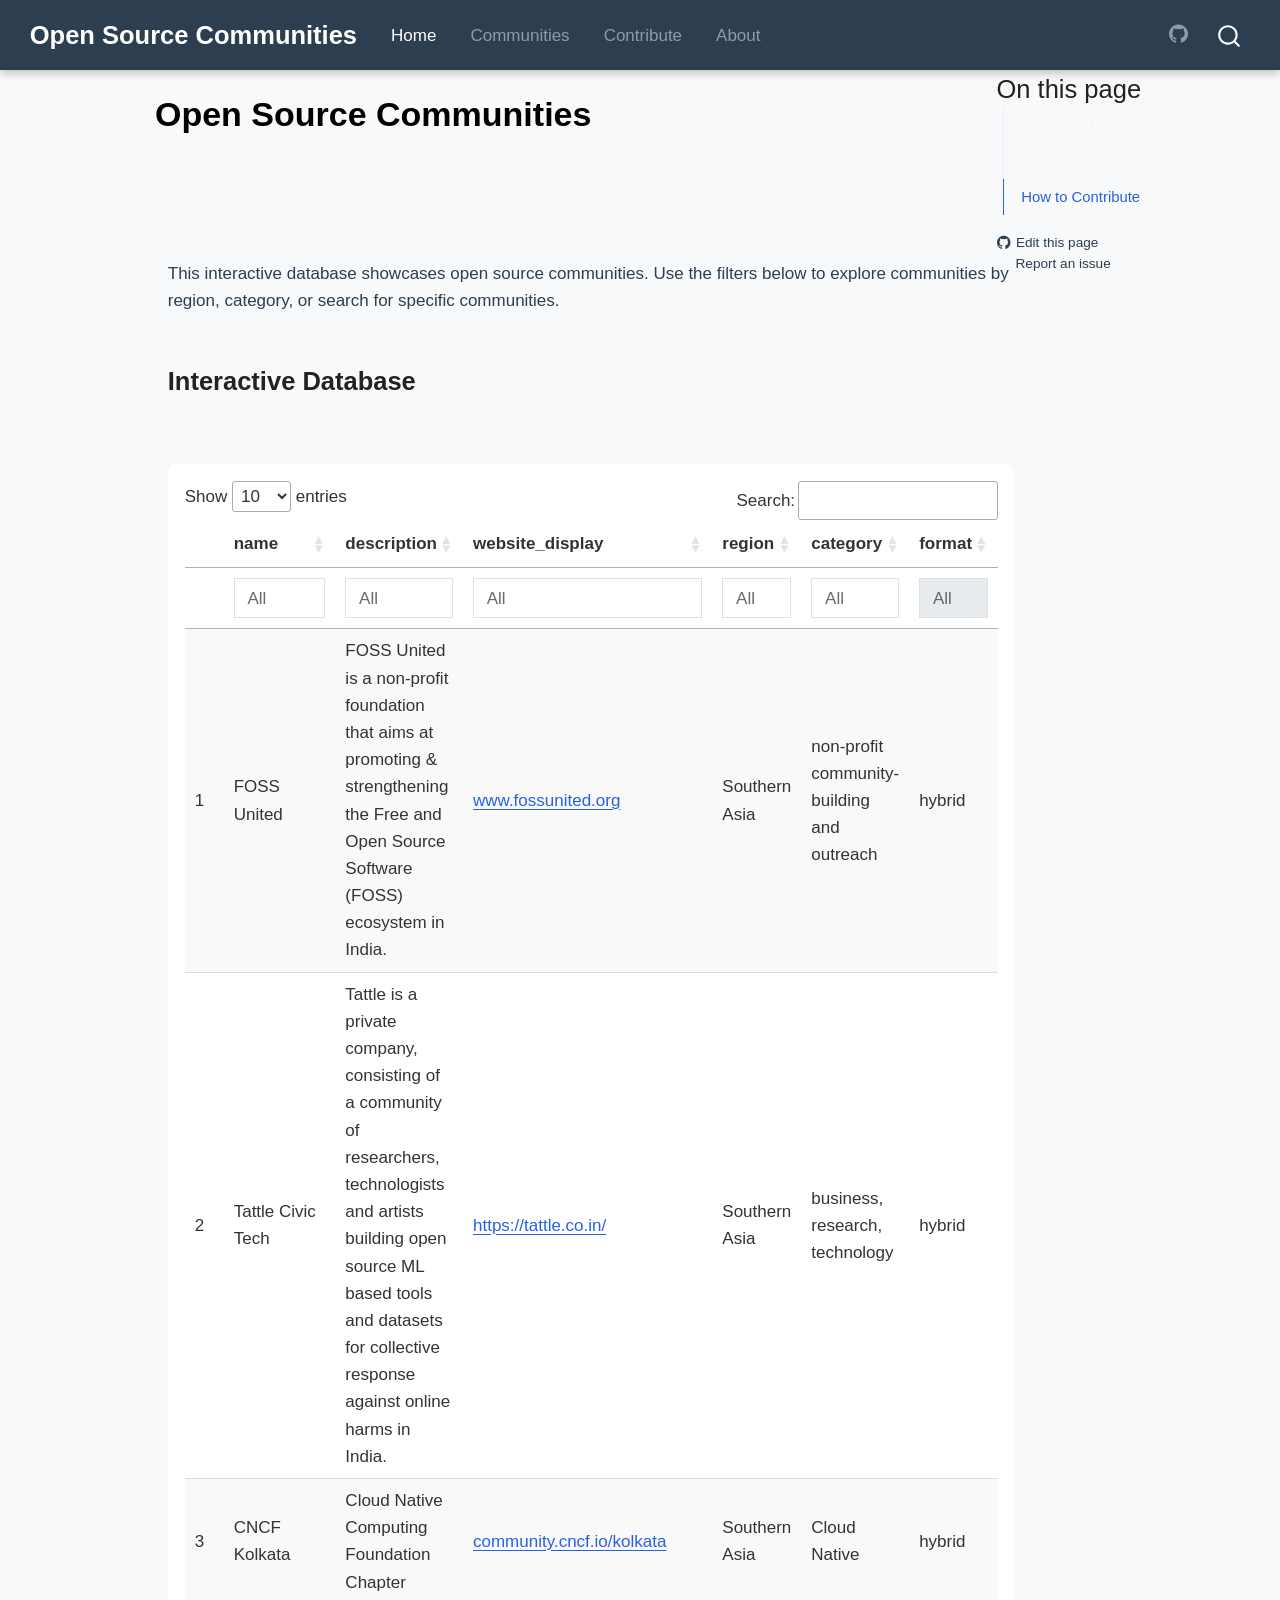
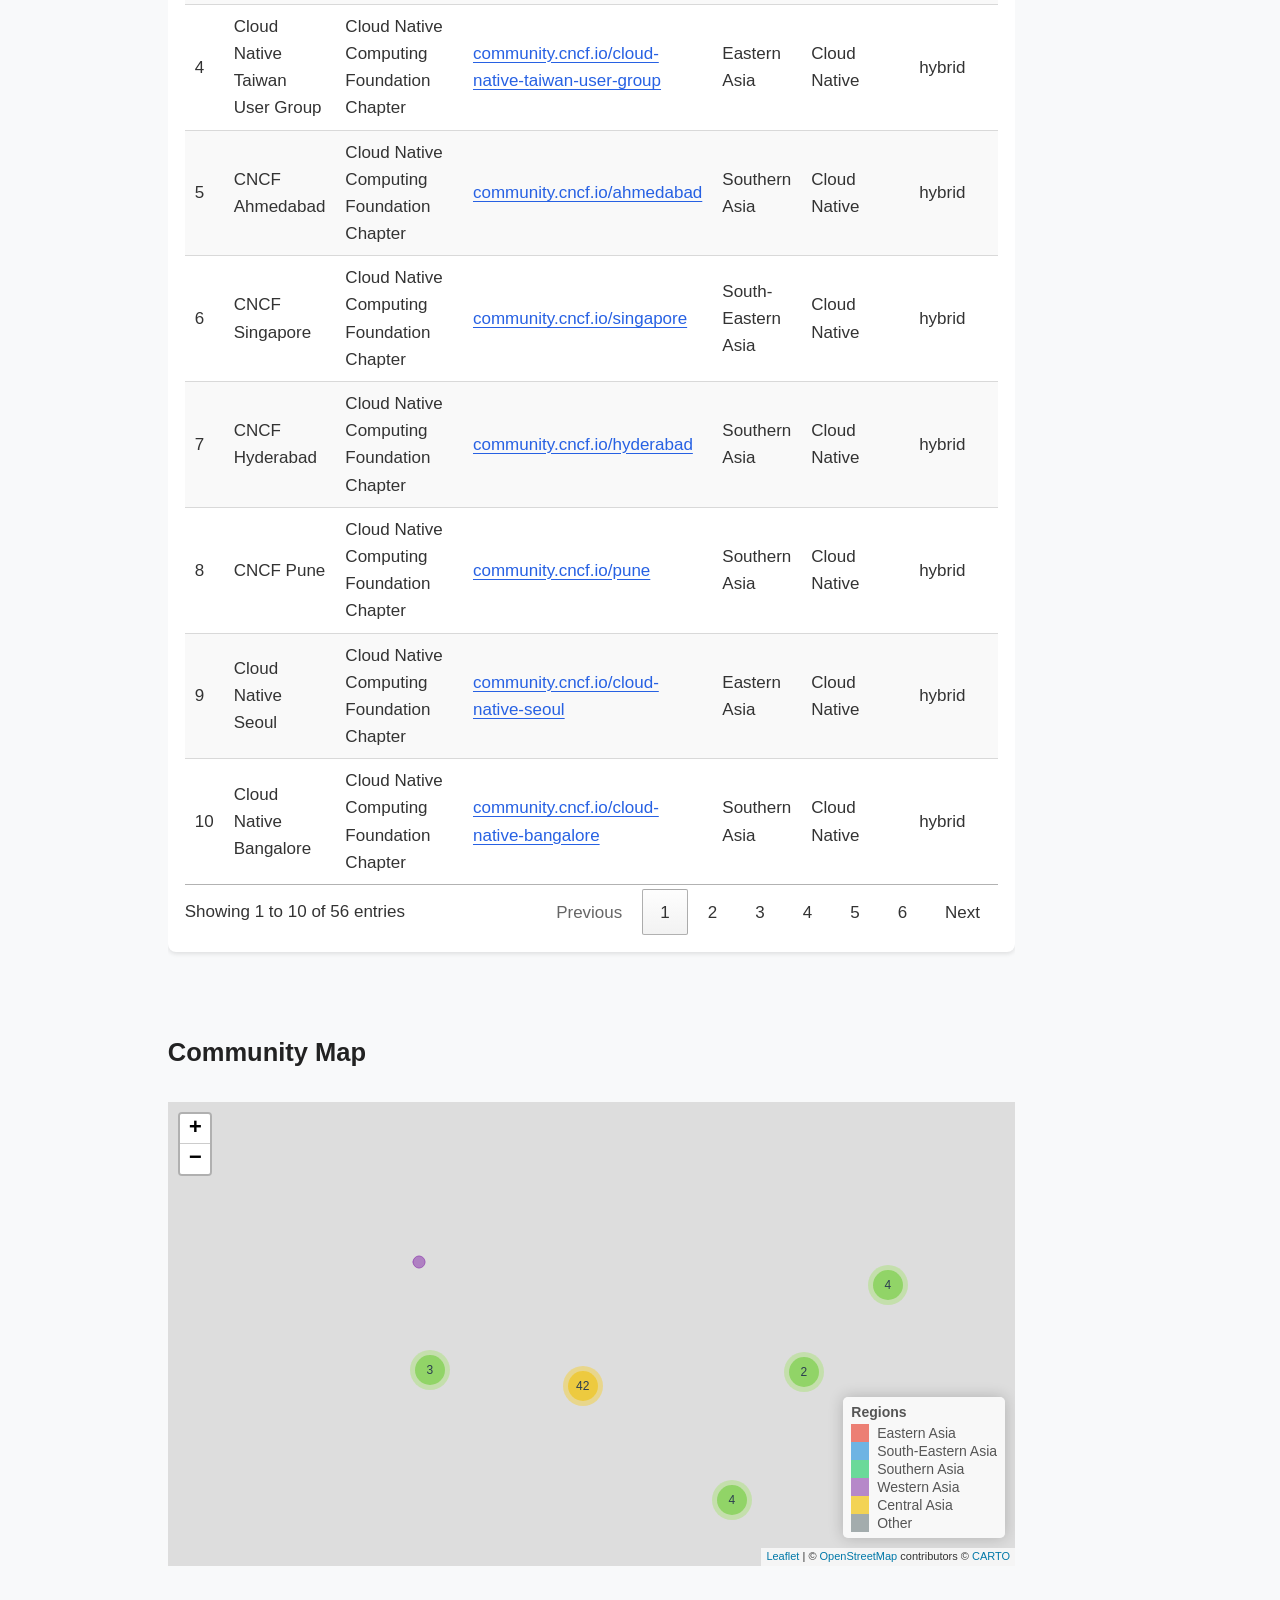
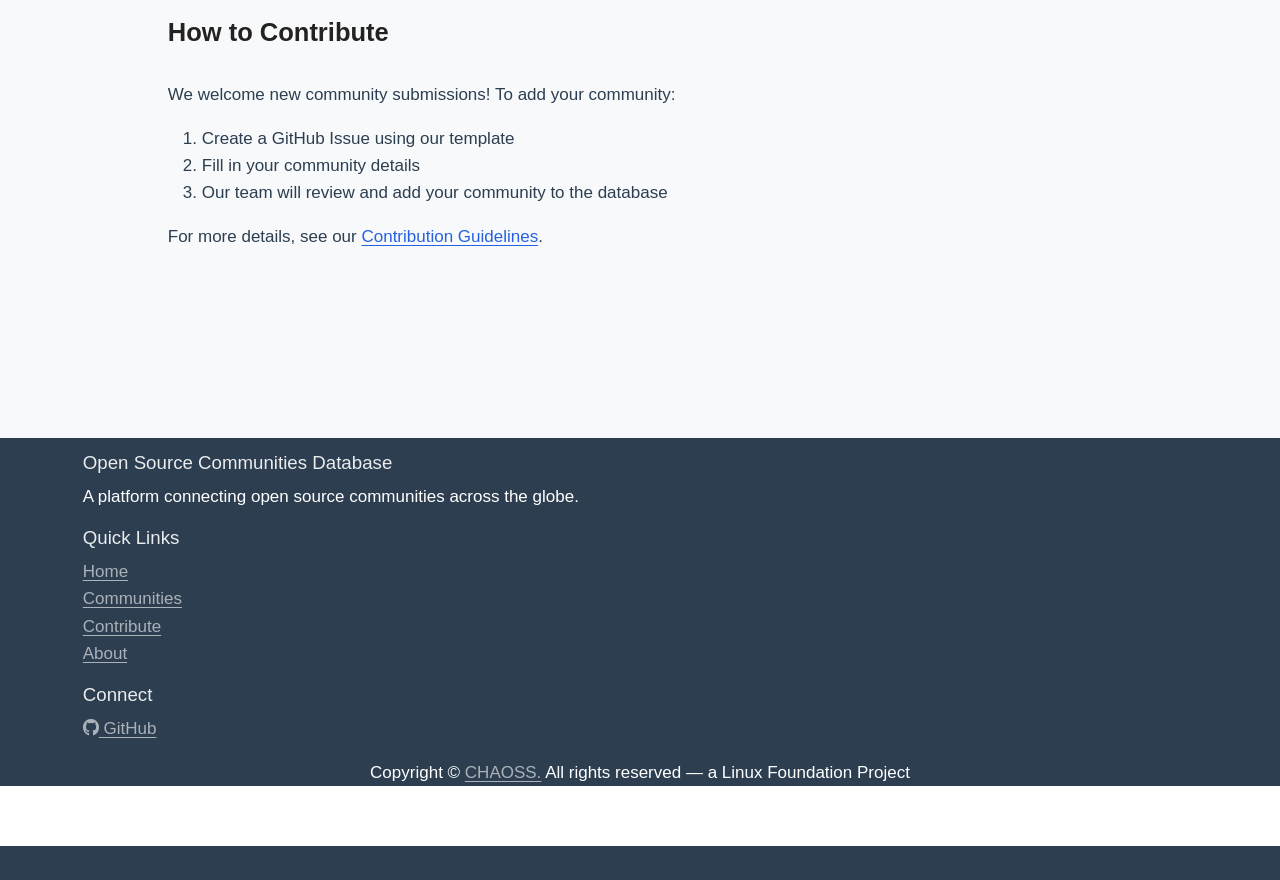
==== commit 7a30e9d9: "fixed the code snippet default quarto behaviour issue Signed-off-by: Samman Sarkar <sarkar.samman423" ====
--- a/docs/index.html
+++ b/docs/index.html
@@ -19,41 +19,6 @@
   width: 0.8em;
   margin: 0 0.8em 0.2em -1em; /* quarto-specific, see https://github.com/quarto-dev/quarto-cli/issues/4556 */ 
   vertical-align: middle;
-}
-/* CSS for syntax highlighting */
-html { -webkit-text-size-adjust: 100%; }
-pre > code.sourceCode { white-space: pre; position: relative; }
-pre > code.sourceCode > span { display: inline-block; line-height: 1.25; }
-pre > code.sourceCode > span:empty { height: 1.2em; }
-.sourceCode { overflow: visible; }
-code.sourceCode > span { color: inherit; text-decoration: inherit; }
-div.sourceCode { margin: 1em 0; }
-pre.sourceCode { margin: 0; }
-@media screen {
-div.sourceCode { overflow: auto; }
-}
-@media print {
-pre > code.sourceCode { white-space: pre-wrap; }
-pre > code.sourceCode > span { text-indent: -5em; padding-left: 5em; }
-}
-pre.numberSource code
-  { counter-reset: source-line 0; }
-pre.numberSource code > span
-  { position: relative; left: -4em; counter-increment: source-line; }
-pre.numberSource code > span > a:first-child::before
-  { content: counter(source-line);
-    position: relative; left: -1em; text-align: right; vertical-align: baseline;
-    border: none; display: inline-block;
-    -webkit-touch-callout: none; -webkit-user-select: none;
-    -khtml-user-select: none; -moz-user-select: none;
-    -ms-user-select: none; user-select: none;
-    padding: 0 4px; width: 4em;
-  }
-pre.numberSource { margin-left: 3em;  padding-left: 4px; }
-div.sourceCode
-  {   }
-@media screen {
-pre > code.sourceCode > span > a:first-child::before { text-decoration: underline; }
 }
 </style>
 
@@ -235,7 +200,7 @@
 
 <header id="title-block-header" class="quarto-title-block default">
 <div class="quarto-title">
-<div class="quarto-title-block"><div><h1 class="title">Open Source Communities</h1><button type="button" class="btn code-tools-button" id="quarto-code-tools-source"><i class="bi"></i> Code</button></div></div>
+<h1 class="title">Open Source Communities</h1>
 </div>
 
 
@@ -288,8 +253,6 @@
 </section>
 
 
-<!-- -->
-
 
 </main> <!-- /main -->
 <footer class="footer">
@@ -429,57 +392,6 @@
         container: window.document.getElementById('quarto-embedded-source-code-modal')
       });
       clipboardModal.on('success', onCopySuccess);
-    }
-    const viewSource = window.document.getElementById('quarto-view-source') ||
-                       window.document.getElementById('quarto-code-tools-source');
-    if (viewSource) {
-      const sourceUrl = viewSource.getAttribute("data-quarto-source-url");
-      viewSource.addEventListener("click", function(e) {
-        if (sourceUrl) {
-          // rstudio viewer pane
-          if (/\bcapabilities=\b/.test(window.location)) {
-            window.open(sourceUrl);
-          } else {
-            window.location.href = sourceUrl;
-          }
-        } else {
-          const modal = new bootstrap.Modal(document.getElementById('quarto-embedded-source-code-modal'));
-          modal.show();
-        }
-        return false;
-      });
-    }
-    function toggleCodeHandler(show) {
-      return function(e) {
-        const detailsSrc = window.document.querySelectorAll(".cell > details > .sourceCode");
-        for (let i=0; i<detailsSrc.length; i++) {
-          const details = detailsSrc[i].parentElement;
-          if (show) {
-            details.open = true;
-          } else {
-            details.removeAttribute("open");
-          }
-        }
-        const cellCodeDivs = window.document.querySelectorAll(".cell > .sourceCode");
-        const fromCls = show ? "hidden" : "unhidden";
-        const toCls = show ? "unhidden" : "hidden";
-        for (let i=0; i<cellCodeDivs.length; i++) {
-          const codeDiv = cellCodeDivs[i];
-          if (codeDiv.classList.contains(fromCls)) {
-            codeDiv.classList.remove(fromCls);
-            codeDiv.classList.add(toCls);
-          } 
-        }
-        return false;
-      }
-    }
-    const hideAllCode = window.document.getElementById("quarto-hide-all-code");
-    if (hideAllCode) {
-      hideAllCode.addEventListener("click", toggleCodeHandler(false));
-    }
-    const showAllCode = window.document.getElementById("quarto-show-all-code");
-    if (showAllCode) {
-      showAllCode.addEventListener("click", toggleCodeHandler(true));
     }
       var localhostRegex = new RegExp(/^(?:http|https):\/\/localhost\:?[0-9]*\//);
       var mailtoRegex = new RegExp(/^mailto:/);
@@ -809,362 +721,7 @@
       }
     }
   });
-  </script><div class="modal fade" id="quarto-embedded-source-code-modal" tabindex="-1" aria-labelledby="quarto-embedded-source-code-modal-label" aria-hidden="true"><div class="modal-dialog modal-dialog-scrollable"><div class="modal-content"><div class="modal-header"><h5 class="modal-title" id="quarto-embedded-source-code-modal-label">Source Code</h5><button class="btn-close" data-bs-dismiss="modal"></button></div><div class="modal-body"><div class="">
-<div class="sourceCode" id="cb1" data-shortcodes="false"><pre class="sourceCode markdown code-with-copy"><code class="sourceCode markdown"><span id="cb1-1"><a href="#cb1-1" aria-hidden="true" tabindex="-1"></a><span class="co">---</span></span>
-<span id="cb1-2"><a href="#cb1-2" aria-hidden="true" tabindex="-1"></a><span class="an">title:</span><span class="co"> "Open Source Communities"</span></span>
-<span id="cb1-3"><a href="#cb1-3" aria-hidden="true" tabindex="-1"></a><span class="an">format:</span><span class="co"> html</span></span>
-<span id="cb1-4"><a href="#cb1-4" aria-hidden="true" tabindex="-1"></a><span class="an">execute:</span></span>
-<span id="cb1-5"><a href="#cb1-5" aria-hidden="true" tabindex="-1"></a><span class="co">  echo: false</span></span>
-<span id="cb1-6"><a href="#cb1-6" aria-hidden="true" tabindex="-1"></a><span class="co">  warning: false</span></span>
-<span id="cb1-7"><a href="#cb1-7" aria-hidden="true" tabindex="-1"></a><span class="co">  message: false</span></span>
-<span id="cb1-8"><a href="#cb1-8" aria-hidden="true" tabindex="-1"></a><span class="co">---</span></span>
-<span id="cb1-9"><a href="#cb1-9" aria-hidden="true" tabindex="-1"></a></span>
-<span id="cb1-12"><a href="#cb1-12" aria-hidden="true" tabindex="-1"></a><span class="in">```{r}</span></span>
-<span id="cb1-13"><a href="#cb1-13" aria-hidden="true" tabindex="-1"></a><span class="co">#| label: setup</span></span>
-<span id="cb1-14"><a href="#cb1-14" aria-hidden="true" tabindex="-1"></a><span class="co">#| include: false</span></span>
-<span id="cb1-15"><a href="#cb1-15" aria-hidden="true" tabindex="-1"></a><span class="fu">library</span>(tidyverse)</span>
-<span id="cb1-16"><a href="#cb1-16" aria-hidden="true" tabindex="-1"></a><span class="fu">library</span>(DT)</span>
-<span id="cb1-17"><a href="#cb1-17" aria-hidden="true" tabindex="-1"></a><span class="fu">library</span>(leaflet)</span>
-<span id="cb1-18"><a href="#cb1-18" aria-hidden="true" tabindex="-1"></a><span class="fu">library</span>(htmltools)</span>
-<span id="cb1-19"><a href="#cb1-19" aria-hidden="true" tabindex="-1"></a><span class="fu">library</span>(httr)</span>
-<span id="cb1-20"><a href="#cb1-20" aria-hidden="true" tabindex="-1"></a><span class="fu">library</span>(jsonlite)</span>
-<span id="cb1-21"><a href="#cb1-21" aria-hidden="true" tabindex="-1"></a></span>
-<span id="cb1-22"><a href="#cb1-22" aria-hidden="true" tabindex="-1"></a><span class="co"># Read communities data</span></span>
-<span id="cb1-23"><a href="#cb1-23" aria-hidden="true" tabindex="-1"></a>communities <span class="ot">&lt;-</span> <span class="fu">read_csv</span>(<span class="st">"data/communities.csv"</span>)</span>
-<span id="cb1-24"><a href="#cb1-24" aria-hidden="true" tabindex="-1"></a></span>
-<span id="cb1-25"><a href="#cb1-25" aria-hidden="true" tabindex="-1"></a><span class="co"># Make website URLs clickable with proper format</span></span>
-<span id="cb1-26"><a href="#cb1-26" aria-hidden="true" tabindex="-1"></a>communities <span class="ot">&lt;-</span> communities <span class="sc">%&gt;%</span></span>
-<span id="cb1-27"><a href="#cb1-27" aria-hidden="true" tabindex="-1"></a>  <span class="fu">mutate</span>(<span class="at">website_display =</span> <span class="fu">ifelse</span>(</span>
-<span id="cb1-28"><a href="#cb1-28" aria-hidden="true" tabindex="-1"></a>    <span class="fu">startsWith</span>(website, <span class="st">"http"</span>),</span>
-<span id="cb1-29"><a href="#cb1-29" aria-hidden="true" tabindex="-1"></a>    <span class="fu">paste0</span>(<span class="st">"&lt;a href='"</span>, website, <span class="st">"' target='_blank'&gt;"</span>, website, <span class="st">"&lt;/a&gt;"</span>),</span>
-<span id="cb1-30"><a href="#cb1-30" aria-hidden="true" tabindex="-1"></a>    <span class="fu">paste0</span>(<span class="st">"&lt;a href='https://"</span>, website, <span class="st">"' target='_blank'&gt;"</span>, website, <span class="st">"&lt;/a&gt;"</span>)</span>
-<span id="cb1-31"><a href="#cb1-31" aria-hidden="true" tabindex="-1"></a>  ))</span>
-<span id="cb1-32"><a href="#cb1-32" aria-hidden="true" tabindex="-1"></a></span>
-<span id="cb1-33"><a href="#cb1-33" aria-hidden="true" tabindex="-1"></a><span class="co"># Select display columns</span></span>
-<span id="cb1-34"><a href="#cb1-34" aria-hidden="true" tabindex="-1"></a>display_communities <span class="ot">&lt;-</span> communities <span class="sc">%&gt;%</span></span>
-<span id="cb1-35"><a href="#cb1-35" aria-hidden="true" tabindex="-1"></a>  <span class="fu">select</span>(name, description, website_display, region, category, format)</span>
-<span id="cb1-36"><a href="#cb1-36" aria-hidden="true" tabindex="-1"></a></span>
-<span id="cb1-37"><a href="#cb1-37" aria-hidden="true" tabindex="-1"></a><span class="co"># Create format options for filtering</span></span>
-<span id="cb1-38"><a href="#cb1-38" aria-hidden="true" tabindex="-1"></a>format_options <span class="ot">&lt;-</span> communities <span class="sc">%&gt;%</span></span>
-<span id="cb1-39"><a href="#cb1-39" aria-hidden="true" tabindex="-1"></a>  <span class="fu">distinct</span>(format) <span class="sc">%&gt;%</span></span>
-<span id="cb1-40"><a href="#cb1-40" aria-hidden="true" tabindex="-1"></a>  <span class="fu">pull</span>()</span>
-<span id="cb1-41"><a href="#cb1-41" aria-hidden="true" tabindex="-1"></a></span>
-<span id="cb1-42"><a href="#cb1-42" aria-hidden="true" tabindex="-1"></a><span class="co"># Fallback coordinates by region (as a safety net)</span></span>
-<span id="cb1-43"><a href="#cb1-43" aria-hidden="true" tabindex="-1"></a>fallback_coords <span class="ot">&lt;-</span> <span class="fu">tribble</span>(</span>
-<span id="cb1-44"><a href="#cb1-44" aria-hidden="true" tabindex="-1"></a>  <span class="sc">~</span>region, <span class="sc">~</span>lat, <span class="sc">~</span>lng,</span>
-<span id="cb1-45"><a href="#cb1-45" aria-hidden="true" tabindex="-1"></a>  <span class="st">"Eastern Asia"</span>, <span class="fl">35.0</span>, <span class="fl">115.0</span>,</span>
-<span id="cb1-46"><a href="#cb1-46" aria-hidden="true" tabindex="-1"></a>  <span class="st">"South-Eastern Asia"</span>, <span class="fl">10.0</span>, <span class="fl">106.0</span>,</span>
-<span id="cb1-47"><a href="#cb1-47" aria-hidden="true" tabindex="-1"></a>  <span class="st">"Southern Asia"</span>, <span class="fl">23.0</span>, <span class="fl">80.0</span>,</span>
-<span id="cb1-48"><a href="#cb1-48" aria-hidden="true" tabindex="-1"></a>  <span class="st">"Western Asia"</span>, <span class="fl">35.0</span>, <span class="fl">40.0</span>,</span>
-<span id="cb1-49"><a href="#cb1-49" aria-hidden="true" tabindex="-1"></a>  <span class="st">"Central Asia"</span>, <span class="fl">45.0</span>, <span class="fl">68.0</span>,</span>
-<span id="cb1-50"><a href="#cb1-50" aria-hidden="true" tabindex="-1"></a>  <span class="st">"Other"</span>, <span class="fl">20.0</span>, <span class="fl">0.0</span></span>
-<span id="cb1-51"><a href="#cb1-51" aria-hidden="true" tabindex="-1"></a>)</span>
-<span id="cb1-52"><a href="#cb1-52" aria-hidden="true" tabindex="-1"></a></span>
-<span id="cb1-53"><a href="#cb1-53" aria-hidden="true" tabindex="-1"></a><span class="co"># Fallback coordinates for specific countries</span></span>
-<span id="cb1-54"><a href="#cb1-54" aria-hidden="true" tabindex="-1"></a>country_coords <span class="ot">&lt;-</span> <span class="fu">tribble</span>(</span>
-<span id="cb1-55"><a href="#cb1-55" aria-hidden="true" tabindex="-1"></a>  <span class="sc">~</span>country, <span class="sc">~</span>lat, <span class="sc">~</span>lng,</span>
-<span id="cb1-56"><a href="#cb1-56" aria-hidden="true" tabindex="-1"></a>  <span class="st">"India"</span>, <span class="fl">20.5937</span>, <span class="fl">78.9629</span>,</span>
-<span id="cb1-57"><a href="#cb1-57" aria-hidden="true" tabindex="-1"></a>  <span class="st">"Japan"</span>, <span class="fl">36.2048</span>, <span class="fl">138.2529</span>,</span>
-<span id="cb1-58"><a href="#cb1-58" aria-hidden="true" tabindex="-1"></a>  <span class="st">"Singapore"</span>, <span class="fl">1.3521</span>, <span class="fl">103.8198</span>,</span>
-<span id="cb1-59"><a href="#cb1-59" aria-hidden="true" tabindex="-1"></a>  <span class="st">"South Korea"</span>, <span class="fl">35.9078</span>, <span class="fl">127.7669</span>,</span>
-<span id="cb1-60"><a href="#cb1-60" aria-hidden="true" tabindex="-1"></a>  <span class="st">"China"</span>, <span class="fl">35.8617</span>, <span class="fl">104.1954</span>,</span>
-<span id="cb1-61"><a href="#cb1-61" aria-hidden="true" tabindex="-1"></a>  <span class="st">"Taiwan"</span>, <span class="fl">23.5937</span>, <span class="fl">121.0254</span>,</span>
-<span id="cb1-62"><a href="#cb1-62" aria-hidden="true" tabindex="-1"></a>  <span class="st">"Indonesia"</span>, <span class="sc">-</span><span class="fl">2.4833</span>, <span class="fl">117.8902</span>,</span>
-<span id="cb1-63"><a href="#cb1-63" aria-hidden="true" tabindex="-1"></a>  <span class="st">"Malaysia"</span>, <span class="fl">4.2105</span>, <span class="fl">101.9758</span>,</span>
-<span id="cb1-64"><a href="#cb1-64" aria-hidden="true" tabindex="-1"></a>  <span class="st">"Vietnam"</span>, <span class="fl">14.0583</span>, <span class="fl">108.2772</span>,</span>
-<span id="cb1-65"><a href="#cb1-65" aria-hidden="true" tabindex="-1"></a>  <span class="st">"Thailand"</span>, <span class="fl">15.8700</span>, <span class="fl">100.9925</span>,</span>
-<span id="cb1-66"><a href="#cb1-66" aria-hidden="true" tabindex="-1"></a>  <span class="st">"Pakistan"</span>, <span class="fl">30.3753</span>, <span class="fl">69.3451</span>,</span>
-<span id="cb1-67"><a href="#cb1-67" aria-hidden="true" tabindex="-1"></a>  <span class="st">"Bangladesh"</span>, <span class="fl">23.6850</span>, <span class="fl">90.3563</span>,</span>
-<span id="cb1-68"><a href="#cb1-68" aria-hidden="true" tabindex="-1"></a>  <span class="st">"Nepal"</span>, <span class="fl">28.3949</span>, <span class="fl">84.1240</span>,</span>
-<span id="cb1-69"><a href="#cb1-69" aria-hidden="true" tabindex="-1"></a>  <span class="st">"Sri Lanka"</span>, <span class="fl">7.8731</span>, <span class="fl">80.7718</span>,</span>
-<span id="cb1-70"><a href="#cb1-70" aria-hidden="true" tabindex="-1"></a>  <span class="st">"United Arab Emirates"</span>, <span class="fl">23.4241</span>, <span class="fl">53.8478</span>,</span>
-<span id="cb1-71"><a href="#cb1-71" aria-hidden="true" tabindex="-1"></a>  <span class="st">"Saudi Arabia"</span>, <span class="fl">23.8859</span>, <span class="fl">45.0792</span>,</span>
-<span id="cb1-72"><a href="#cb1-72" aria-hidden="true" tabindex="-1"></a>  <span class="st">"Azerbaijan"</span>, <span class="fl">40.1431</span>, <span class="fl">47.5769</span></span>
-<span id="cb1-73"><a href="#cb1-73" aria-hidden="true" tabindex="-1"></a>)</span>
-<span id="cb1-74"><a href="#cb1-74" aria-hidden="true" tabindex="-1"></a></span>
-<span id="cb1-75"><a href="#cb1-75" aria-hidden="true" tabindex="-1"></a><span class="co"># Fallback coordinates for major cities</span></span>
-<span id="cb1-76"><a href="#cb1-76" aria-hidden="true" tabindex="-1"></a>city_coords <span class="ot">&lt;-</span> <span class="fu">tribble</span>(</span>
-<span id="cb1-77"><a href="#cb1-77" aria-hidden="true" tabindex="-1"></a>  <span class="sc">~</span>city, <span class="sc">~</span>lat, <span class="sc">~</span>lng,</span>
-<span id="cb1-78"><a href="#cb1-78" aria-hidden="true" tabindex="-1"></a>  <span class="st">"New Delhi"</span>, <span class="fl">28.6139</span>, <span class="fl">77.2090</span>,</span>
-<span id="cb1-79"><a href="#cb1-79" aria-hidden="true" tabindex="-1"></a>  <span class="st">"Mumbai"</span>, <span class="fl">19.0760</span>, <span class="fl">72.8777</span>,</span>
-<span id="cb1-80"><a href="#cb1-80" aria-hidden="true" tabindex="-1"></a>  <span class="st">"Bangalore"</span>, <span class="fl">12.9716</span>, <span class="fl">77.5946</span>,</span>
-<span id="cb1-81"><a href="#cb1-81" aria-hidden="true" tabindex="-1"></a>  <span class="st">"Tokyo"</span>, <span class="fl">35.6762</span>, <span class="fl">139.6503</span>,</span>
-<span id="cb1-82"><a href="#cb1-82" aria-hidden="true" tabindex="-1"></a>  <span class="st">"Singapore"</span>, <span class="fl">1.3521</span>, <span class="fl">103.8198</span>,</span>
-<span id="cb1-83"><a href="#cb1-83" aria-hidden="true" tabindex="-1"></a>  <span class="st">"Seoul"</span>, <span class="fl">37.5665</span>, <span class="fl">126.9780</span>,</span>
-<span id="cb1-84"><a href="#cb1-84" aria-hidden="true" tabindex="-1"></a>  <span class="st">"Hong Kong"</span>, <span class="fl">22.3193</span>, <span class="fl">114.1694</span>,</span>
-<span id="cb1-85"><a href="#cb1-85" aria-hidden="true" tabindex="-1"></a>  <span class="st">"Dubai"</span>, <span class="fl">25.2048</span>, <span class="fl">55.2708</span>,</span>
-<span id="cb1-86"><a href="#cb1-86" aria-hidden="true" tabindex="-1"></a>  <span class="st">"Taipei"</span>, <span class="fl">25.0330</span>, <span class="fl">121.5654</span>,</span>
-<span id="cb1-87"><a href="#cb1-87" aria-hidden="true" tabindex="-1"></a>  <span class="st">"Kolkata"</span>, <span class="fl">22.5726</span>, <span class="fl">88.3639</span>,</span>
-<span id="cb1-88"><a href="#cb1-88" aria-hidden="true" tabindex="-1"></a>  <span class="st">"Hyderabad"</span>, <span class="fl">17.3850</span>, <span class="fl">78.4867</span>,</span>
-<span id="cb1-89"><a href="#cb1-89" aria-hidden="true" tabindex="-1"></a>  <span class="st">"Chennai"</span>, <span class="fl">13.0827</span>, <span class="fl">80.2707</span>,</span>
-<span id="cb1-90"><a href="#cb1-90" aria-hidden="true" tabindex="-1"></a>  <span class="st">"Pune"</span>, <span class="fl">18.5204</span>, <span class="fl">73.8567</span>,</span>
-<span id="cb1-91"><a href="#cb1-91" aria-hidden="true" tabindex="-1"></a>  <span class="st">"Ahmedabad"</span>, <span class="fl">23.0225</span>, <span class="fl">72.5714</span>,</span>
-<span id="cb1-92"><a href="#cb1-92" aria-hidden="true" tabindex="-1"></a>  <span class="st">"Kochi"</span>, <span class="fl">9.9312</span>, <span class="fl">76.2673</span>,</span>
-<span id="cb1-93"><a href="#cb1-93" aria-hidden="true" tabindex="-1"></a>  <span class="st">"Lahore"</span>, <span class="fl">31.5204</span>, <span class="fl">74.3587</span>,</span>
-<span id="cb1-94"><a href="#cb1-94" aria-hidden="true" tabindex="-1"></a>  <span class="st">"Islamabad"</span>, <span class="fl">33.6007</span>, <span class="fl">73.0679</span>,</span>
-<span id="cb1-95"><a href="#cb1-95" aria-hidden="true" tabindex="-1"></a>  <span class="st">"Kathmandu"</span>, <span class="fl">27.7172</span>, <span class="fl">85.3240</span>,</span>
-<span id="cb1-96"><a href="#cb1-96" aria-hidden="true" tabindex="-1"></a>  <span class="st">"Abu Dhabi"</span>, <span class="fl">24.4539</span>, <span class="fl">54.3773</span>,</span>
-<span id="cb1-97"><a href="#cb1-97" aria-hidden="true" tabindex="-1"></a>  <span class="st">"Jakarta"</span>, <span class="sc">-</span><span class="fl">6.2088</span>, <span class="fl">106.8456</span></span>
-<span id="cb1-98"><a href="#cb1-98" aria-hidden="true" tabindex="-1"></a>)</span>
-<span id="cb1-99"><a href="#cb1-99" aria-hidden="true" tabindex="-1"></a></span>
-<span id="cb1-100"><a href="#cb1-100" aria-hidden="true" tabindex="-1"></a><span class="co"># Improved geocoding function using Nominatim API with fallbacks</span></span>
-<span id="cb1-101"><a href="#cb1-101" aria-hidden="true" tabindex="-1"></a>geocode_location <span class="ot">&lt;-</span> <span class="cf">function</span>(location_str, city, country, region) {</span>
-<span id="cb1-102"><a href="#cb1-102" aria-hidden="true" tabindex="-1"></a>  <span class="co"># Rate limiting - be nice to the API</span></span>
-<span id="cb1-103"><a href="#cb1-103" aria-hidden="true" tabindex="-1"></a>  <span class="fu">Sys.sleep</span>(<span class="fl">0.5</span>)</span>
-<span id="cb1-104"><a href="#cb1-104" aria-hidden="true" tabindex="-1"></a>  </span>
-<span id="cb1-105"><a href="#cb1-105" aria-hidden="true" tabindex="-1"></a>  <span class="co"># Try API first if we have a location string</span></span>
-<span id="cb1-106"><a href="#cb1-106" aria-hidden="true" tabindex="-1"></a>  <span class="cf">if</span> (<span class="sc">!</span><span class="fu">is.na</span>(location_str) <span class="sc">&amp;&amp;</span> location_str <span class="sc">!=</span> <span class="st">""</span>) {</span>
-<span id="cb1-107"><a href="#cb1-107" aria-hidden="true" tabindex="-1"></a>    <span class="co"># Encode the location string for URL</span></span>
-<span id="cb1-108"><a href="#cb1-108" aria-hidden="true" tabindex="-1"></a>    encoded_loc <span class="ot">&lt;-</span> <span class="fu">URLencode</span>(location_str, <span class="at">reserved =</span> <span class="cn">TRUE</span>)</span>
-<span id="cb1-109"><a href="#cb1-109" aria-hidden="true" tabindex="-1"></a>    </span>
-<span id="cb1-110"><a href="#cb1-110" aria-hidden="true" tabindex="-1"></a>    <span class="co"># Build the URL</span></span>
-<span id="cb1-111"><a href="#cb1-111" aria-hidden="true" tabindex="-1"></a>    url <span class="ot">&lt;-</span> <span class="fu">paste0</span>(<span class="st">"https://nominatim.openstreetmap.org/search?q="</span>, encoded_loc, <span class="st">"&amp;format=json&amp;limit=1"</span>)</span>
-<span id="cb1-112"><a href="#cb1-112" aria-hidden="true" tabindex="-1"></a>    </span>
-<span id="cb1-113"><a href="#cb1-113" aria-hidden="true" tabindex="-1"></a>    <span class="co"># Set a user agent as required by Nominatim usage policy</span></span>
-<span id="cb1-114"><a href="#cb1-114" aria-hidden="true" tabindex="-1"></a>    headers <span class="ot">&lt;-</span> <span class="fu">c</span>(<span class="st">"User-Agent"</span> <span class="ot">=</span> <span class="st">"OpenSourceCommunities/1.0"</span>)</span>
-<span id="cb1-115"><a href="#cb1-115" aria-hidden="true" tabindex="-1"></a>    </span>
-<span id="cb1-116"><a href="#cb1-116" aria-hidden="true" tabindex="-1"></a>    <span class="co"># Make the request</span></span>
-<span id="cb1-117"><a href="#cb1-117" aria-hidden="true" tabindex="-1"></a>    response <span class="ot">&lt;-</span> <span class="fu">tryCatch</span>({</span>
-<span id="cb1-118"><a href="#cb1-118" aria-hidden="true" tabindex="-1"></a>      <span class="fu">GET</span>(url, <span class="fu">add_headers</span>(<span class="at">.headers =</span> headers))</span>
-<span id="cb1-119"><a href="#cb1-119" aria-hidden="true" tabindex="-1"></a>    }, <span class="at">error =</span> <span class="cf">function</span>(e) {</span>
-<span id="cb1-120"><a href="#cb1-120" aria-hidden="true" tabindex="-1"></a>      <span class="fu">message</span>(<span class="st">"Error making request: "</span>, e<span class="sc">$</span>message)</span>
-<span id="cb1-121"><a href="#cb1-121" aria-hidden="true" tabindex="-1"></a>      <span class="fu">return</span>(<span class="cn">NULL</span>)</span>
-<span id="cb1-122"><a href="#cb1-122" aria-hidden="true" tabindex="-1"></a>    })</span>
-<span id="cb1-123"><a href="#cb1-123" aria-hidden="true" tabindex="-1"></a>    </span>
-<span id="cb1-124"><a href="#cb1-124" aria-hidden="true" tabindex="-1"></a>    <span class="co"># Check for successful response</span></span>
-<span id="cb1-125"><a href="#cb1-125" aria-hidden="true" tabindex="-1"></a>    <span class="cf">if</span> (<span class="sc">!</span><span class="fu">is.null</span>(response) <span class="sc">&amp;&amp;</span> <span class="fu">status_code</span>(response) <span class="sc">==</span> <span class="dv">200</span>) {</span>
-<span id="cb1-126"><a href="#cb1-126" aria-hidden="true" tabindex="-1"></a>      <span class="co"># Parse the JSON response</span></span>
-<span id="cb1-127"><a href="#cb1-127" aria-hidden="true" tabindex="-1"></a>      result <span class="ot">&lt;-</span> <span class="fu">tryCatch</span>({</span>
-<span id="cb1-128"><a href="#cb1-128" aria-hidden="true" tabindex="-1"></a>        <span class="fu">fromJSON</span>(<span class="fu">content</span>(response, <span class="st">"text"</span>, <span class="at">encoding =</span> <span class="st">"UTF-8"</span>))</span>
-<span id="cb1-129"><a href="#cb1-129" aria-hidden="true" tabindex="-1"></a>      }, <span class="at">error =</span> <span class="cf">function</span>(e) {</span>
-<span id="cb1-130"><a href="#cb1-130" aria-hidden="true" tabindex="-1"></a>        <span class="fu">message</span>(<span class="st">"Error parsing response: "</span>, e<span class="sc">$</span>message)</span>
-<span id="cb1-131"><a href="#cb1-131" aria-hidden="true" tabindex="-1"></a>        <span class="fu">return</span>(<span class="cn">NULL</span>)</span>
-<span id="cb1-132"><a href="#cb1-132" aria-hidden="true" tabindex="-1"></a>      })</span>
-<span id="cb1-133"><a href="#cb1-133" aria-hidden="true" tabindex="-1"></a>      </span>
-<span id="cb1-134"><a href="#cb1-134" aria-hidden="true" tabindex="-1"></a>      <span class="co"># Extract latitude and longitude if available</span></span>
-<span id="cb1-135"><a href="#cb1-135" aria-hidden="true" tabindex="-1"></a>      <span class="cf">if</span> (<span class="sc">!</span><span class="fu">is.null</span>(result) <span class="sc">&amp;&amp;</span> <span class="fu">length</span>(result) <span class="sc">&gt;</span> <span class="dv">0</span> <span class="sc">&amp;&amp;</span> <span class="fu">nrow</span>(result) <span class="sc">&gt;</span> <span class="dv">0</span>) {</span>
-<span id="cb1-136"><a href="#cb1-136" aria-hidden="true" tabindex="-1"></a>        <span class="fu">return</span>(<span class="fu">c</span>(<span class="fu">as.numeric</span>(result<span class="sc">$</span>lat[<span class="dv">1</span>]), <span class="fu">as.numeric</span>(result<span class="sc">$</span>lon[<span class="dv">1</span>])))</span>
-<span id="cb1-137"><a href="#cb1-137" aria-hidden="true" tabindex="-1"></a>      }</span>
-<span id="cb1-138"><a href="#cb1-138" aria-hidden="true" tabindex="-1"></a>    }</span>
-<span id="cb1-139"><a href="#cb1-139" aria-hidden="true" tabindex="-1"></a>  }</span>
-<span id="cb1-140"><a href="#cb1-140" aria-hidden="true" tabindex="-1"></a>  </span>
-<span id="cb1-141"><a href="#cb1-141" aria-hidden="true" tabindex="-1"></a>  <span class="co"># Fallback 1: Check if we have coordinates for this specific city</span></span>
-<span id="cb1-142"><a href="#cb1-142" aria-hidden="true" tabindex="-1"></a>  <span class="cf">if</span> (<span class="sc">!</span><span class="fu">is.na</span>(city) <span class="sc">&amp;&amp;</span> city <span class="sc">!=</span> <span class="st">""</span>) {</span>
-<span id="cb1-143"><a href="#cb1-143" aria-hidden="true" tabindex="-1"></a>    <span class="co"># Look for exact match first</span></span>
-<span id="cb1-144"><a href="#cb1-144" aria-hidden="true" tabindex="-1"></a>    city_match <span class="ot">&lt;-</span> city_coords <span class="sc">%&gt;%</span> <span class="fu">filter</span>(city <span class="sc">==</span> <span class="sc">!!</span>city)</span>
-<span id="cb1-145"><a href="#cb1-145" aria-hidden="true" tabindex="-1"></a>    <span class="cf">if</span> (<span class="fu">nrow</span>(city_match) <span class="sc">&gt;</span> <span class="dv">0</span>) {</span>
-<span id="cb1-146"><a href="#cb1-146" aria-hidden="true" tabindex="-1"></a>      <span class="fu">return</span>(<span class="fu">c</span>(city_match<span class="sc">$</span>lat[<span class="dv">1</span>], city_match<span class="sc">$</span>lng[<span class="dv">1</span>]))</span>
-<span id="cb1-147"><a href="#cb1-147" aria-hidden="true" tabindex="-1"></a>    }</span>
-<span id="cb1-148"><a href="#cb1-148" aria-hidden="true" tabindex="-1"></a>    </span>
-<span id="cb1-149"><a href="#cb1-149" aria-hidden="true" tabindex="-1"></a>    <span class="co"># Then try partial match (e.g., "Bengaluru" might match "Bangalore")</span></span>
-<span id="cb1-150"><a href="#cb1-150" aria-hidden="true" tabindex="-1"></a>    <span class="cf">for</span> (i <span class="cf">in</span> <span class="dv">1</span><span class="sc">:</span><span class="fu">nrow</span>(city_coords)) {</span>
-<span id="cb1-151"><a href="#cb1-151" aria-hidden="true" tabindex="-1"></a>      <span class="cf">if</span> (<span class="fu">str_detect</span>(<span class="fu">tolower</span>(city), <span class="fu">tolower</span>(city_coords<span class="sc">$</span>city[i])) <span class="sc">||</span> </span>
-<span id="cb1-152"><a href="#cb1-152" aria-hidden="true" tabindex="-1"></a>          <span class="fu">str_detect</span>(<span class="fu">tolower</span>(city_coords<span class="sc">$</span>city[i]), <span class="fu">tolower</span>(city))) {</span>
-<span id="cb1-153"><a href="#cb1-153" aria-hidden="true" tabindex="-1"></a>        <span class="fu">return</span>(<span class="fu">c</span>(city_coords<span class="sc">$</span>lat[i], city_coords<span class="sc">$</span>lng[i]))</span>
-<span id="cb1-154"><a href="#cb1-154" aria-hidden="true" tabindex="-1"></a>      }</span>
-<span id="cb1-155"><a href="#cb1-155" aria-hidden="true" tabindex="-1"></a>    }</span>
-<span id="cb1-156"><a href="#cb1-156" aria-hidden="true" tabindex="-1"></a>  }</span>
-<span id="cb1-157"><a href="#cb1-157" aria-hidden="true" tabindex="-1"></a>  </span>
-<span id="cb1-158"><a href="#cb1-158" aria-hidden="true" tabindex="-1"></a>  <span class="co"># Fallback 2: Use country coordinates</span></span>
-<span id="cb1-159"><a href="#cb1-159" aria-hidden="true" tabindex="-1"></a>  <span class="cf">if</span> (<span class="sc">!</span><span class="fu">is.na</span>(country) <span class="sc">&amp;&amp;</span> country <span class="sc">!=</span> <span class="st">""</span>) {</span>
-<span id="cb1-160"><a href="#cb1-160" aria-hidden="true" tabindex="-1"></a>    country_match <span class="ot">&lt;-</span> country_coords <span class="sc">%&gt;%</span> <span class="fu">filter</span>(country <span class="sc">==</span> <span class="sc">!!</span>country)</span>
-<span id="cb1-161"><a href="#cb1-161" aria-hidden="true" tabindex="-1"></a>    <span class="cf">if</span> (<span class="fu">nrow</span>(country_match) <span class="sc">&gt;</span> <span class="dv">0</span>) {</span>
-<span id="cb1-162"><a href="#cb1-162" aria-hidden="true" tabindex="-1"></a>      <span class="fu">return</span>(<span class="fu">c</span>(country_match<span class="sc">$</span>lat[<span class="dv">1</span>], country_match<span class="sc">$</span>lng[<span class="dv">1</span>]))</span>
-<span id="cb1-163"><a href="#cb1-163" aria-hidden="true" tabindex="-1"></a>    }</span>
-<span id="cb1-164"><a href="#cb1-164" aria-hidden="true" tabindex="-1"></a>  }</span>
-<span id="cb1-165"><a href="#cb1-165" aria-hidden="true" tabindex="-1"></a>  </span>
-<span id="cb1-166"><a href="#cb1-166" aria-hidden="true" tabindex="-1"></a>  <span class="co"># Fallback 3: Use region coordinates as last resort</span></span>
-<span id="cb1-167"><a href="#cb1-167" aria-hidden="true" tabindex="-1"></a>  <span class="cf">if</span> (<span class="sc">!</span><span class="fu">is.na</span>(region) <span class="sc">&amp;&amp;</span> region <span class="sc">!=</span> <span class="st">""</span>) {</span>
-<span id="cb1-168"><a href="#cb1-168" aria-hidden="true" tabindex="-1"></a>    region_match <span class="ot">&lt;-</span> fallback_coords <span class="sc">%&gt;%</span> <span class="fu">filter</span>(region <span class="sc">==</span> <span class="sc">!!</span>region)</span>
-<span id="cb1-169"><a href="#cb1-169" aria-hidden="true" tabindex="-1"></a>    <span class="cf">if</span> (<span class="fu">nrow</span>(region_match) <span class="sc">&gt;</span> <span class="dv">0</span>) {</span>
-<span id="cb1-170"><a href="#cb1-170" aria-hidden="true" tabindex="-1"></a>      <span class="fu">return</span>(<span class="fu">c</span>(region_match<span class="sc">$</span>lat[<span class="dv">1</span>], region_match<span class="sc">$</span>lng[<span class="dv">1</span>]))</span>
-<span id="cb1-171"><a href="#cb1-171" aria-hidden="true" tabindex="-1"></a>    }</span>
-<span id="cb1-172"><a href="#cb1-172" aria-hidden="true" tabindex="-1"></a>  }</span>
-<span id="cb1-173"><a href="#cb1-173" aria-hidden="true" tabindex="-1"></a>  </span>
-<span id="cb1-174"><a href="#cb1-174" aria-hidden="true" tabindex="-1"></a>  <span class="co"># Ultimate fallback: return a default location</span></span>
-<span id="cb1-175"><a href="#cb1-175" aria-hidden="true" tabindex="-1"></a>  <span class="fu">return</span>(<span class="fu">c</span>(<span class="fl">20.0</span>, <span class="fl">0.0</span>))  <span class="co"># Somewhere in the world</span></span>
-<span id="cb1-176"><a href="#cb1-176" aria-hidden="true" tabindex="-1"></a>}</span>
-<span id="cb1-177"><a href="#cb1-177" aria-hidden="true" tabindex="-1"></a></span>
-<span id="cb1-178"><a href="#cb1-178" aria-hidden="true" tabindex="-1"></a><span class="co"># Process communities for mapping</span></span>
-<span id="cb1-179"><a href="#cb1-179" aria-hidden="true" tabindex="-1"></a>communities_with_coords <span class="ot">&lt;-</span> communities <span class="sc">%&gt;%</span></span>
-<span id="cb1-180"><a href="#cb1-180" aria-hidden="true" tabindex="-1"></a>  <span class="co"># Create a location string combining city and country</span></span>
-<span id="cb1-181"><a href="#cb1-181" aria-hidden="true" tabindex="-1"></a>  <span class="fu">mutate</span>(</span>
-<span id="cb1-182"><a href="#cb1-182" aria-hidden="true" tabindex="-1"></a>    <span class="at">location =</span> <span class="fu">ifelse</span>(</span>
-<span id="cb1-183"><a href="#cb1-183" aria-hidden="true" tabindex="-1"></a>      <span class="sc">!</span><span class="fu">is.na</span>(city_state) <span class="sc">&amp;</span> city_state <span class="sc">!=</span> <span class="st">""</span>, </span>
-<span id="cb1-184"><a href="#cb1-184" aria-hidden="true" tabindex="-1"></a>      <span class="fu">paste</span>(city_state, country, <span class="at">sep =</span> <span class="st">", "</span>),</span>
-<span id="cb1-185"><a href="#cb1-185" aria-hidden="true" tabindex="-1"></a>      country</span>
-<span id="cb1-186"><a href="#cb1-186" aria-hidden="true" tabindex="-1"></a>    ),</span>
-<span id="cb1-187"><a href="#cb1-187" aria-hidden="true" tabindex="-1"></a>    <span class="co"># Extract city name from city_state (before comma if present)</span></span>
-<span id="cb1-188"><a href="#cb1-188" aria-hidden="true" tabindex="-1"></a>    <span class="at">city =</span> <span class="fu">str_trim</span>(<span class="fu">str_split_fixed</span>(city_state, <span class="st">","</span>, <span class="dv">2</span>)[,<span class="dv">1</span>])</span>
-<span id="cb1-189"><a href="#cb1-189" aria-hidden="true" tabindex="-1"></a>  )</span>
-<span id="cb1-190"><a href="#cb1-190" aria-hidden="true" tabindex="-1"></a></span>
-<span id="cb1-191"><a href="#cb1-191" aria-hidden="true" tabindex="-1"></a><span class="co"># Cache for geocoding results to avoid duplicate API calls</span></span>
-<span id="cb1-192"><a href="#cb1-192" aria-hidden="true" tabindex="-1"></a>geocode_cache <span class="ot">&lt;-</span> <span class="fu">list</span>()</span>
-<span id="cb1-193"><a href="#cb1-193" aria-hidden="true" tabindex="-1"></a></span>
-<span id="cb1-194"><a href="#cb1-194" aria-hidden="true" tabindex="-1"></a><span class="co"># Get coordinates for each community - ensure ALL communities have coordinates</span></span>
-<span id="cb1-195"><a href="#cb1-195" aria-hidden="true" tabindex="-1"></a>communities_with_coords <span class="ot">&lt;-</span> communities_with_coords <span class="sc">%&gt;%</span></span>
-<span id="cb1-196"><a href="#cb1-196" aria-hidden="true" tabindex="-1"></a>  <span class="fu">mutate</span>(</span>
-<span id="cb1-197"><a href="#cb1-197" aria-hidden="true" tabindex="-1"></a>    <span class="at">coordinates =</span> <span class="fu">pmap_chr</span>(<span class="fu">list</span>(location, city, country, region), <span class="cf">function</span>(loc, cty, cntry, reg) {</span>
-<span id="cb1-198"><a href="#cb1-198" aria-hidden="true" tabindex="-1"></a>      <span class="co"># Create a cache key</span></span>
-<span id="cb1-199"><a href="#cb1-199" aria-hidden="true" tabindex="-1"></a>      cache_key <span class="ot">&lt;-</span> <span class="fu">paste</span>(loc, cty, cntry, reg, <span class="at">sep =</span> <span class="st">"||"</span>)</span>
-<span id="cb1-200"><a href="#cb1-200" aria-hidden="true" tabindex="-1"></a>      </span>
-<span id="cb1-201"><a href="#cb1-201" aria-hidden="true" tabindex="-1"></a>      <span class="co"># Check cache first</span></span>
-<span id="cb1-202"><a href="#cb1-202" aria-hidden="true" tabindex="-1"></a>      <span class="cf">if</span> (<span class="sc">!</span><span class="fu">is.null</span>(geocode_cache[[cache_key]])) {</span>
-<span id="cb1-203"><a href="#cb1-203" aria-hidden="true" tabindex="-1"></a>        <span class="fu">return</span>(geocode_cache[[cache_key]])</span>
-<span id="cb1-204"><a href="#cb1-204" aria-hidden="true" tabindex="-1"></a>      }</span>
-<span id="cb1-205"><a href="#cb1-205" aria-hidden="true" tabindex="-1"></a>      </span>
-<span id="cb1-206"><a href="#cb1-206" aria-hidden="true" tabindex="-1"></a>      <span class="co"># Get coordinates with fallbacks and cache result</span></span>
-<span id="cb1-207"><a href="#cb1-207" aria-hidden="true" tabindex="-1"></a>      coords <span class="ot">&lt;-</span> <span class="fu">geocode_location</span>(loc, cty, cntry, reg)</span>
-<span id="cb1-208"><a href="#cb1-208" aria-hidden="true" tabindex="-1"></a>      result <span class="ot">&lt;-</span> <span class="fu">paste</span>(coords[<span class="dv">1</span>], coords[<span class="dv">2</span>], <span class="at">sep =</span> <span class="st">"|"</span>)</span>
-<span id="cb1-209"><a href="#cb1-209" aria-hidden="true" tabindex="-1"></a>      geocode_cache[[cache_key]] <span class="ot">&lt;-</span> result</span>
-<span id="cb1-210"><a href="#cb1-210" aria-hidden="true" tabindex="-1"></a>      <span class="fu">return</span>(result)</span>
-<span id="cb1-211"><a href="#cb1-211" aria-hidden="true" tabindex="-1"></a>    }),</span>
-<span id="cb1-212"><a href="#cb1-212" aria-hidden="true" tabindex="-1"></a>    <span class="at">lat =</span> <span class="fu">as.numeric</span>(<span class="fu">str_split_fixed</span>(coordinates, <span class="st">"</span><span class="sc">\\</span><span class="st">|"</span>, <span class="dv">2</span>)[,<span class="dv">1</span>]),</span>
-<span id="cb1-213"><a href="#cb1-213" aria-hidden="true" tabindex="-1"></a>    <span class="at">lng =</span> <span class="fu">as.numeric</span>(<span class="fu">str_split_fixed</span>(coordinates, <span class="st">"</span><span class="sc">\\</span><span class="st">|"</span>, <span class="dv">2</span>)[,<span class="dv">2</span>]),</span>
-<span id="cb1-214"><a href="#cb1-214" aria-hidden="true" tabindex="-1"></a>    <span class="co"># Add a flag to identify whether coordinates are from API or fallback</span></span>
-<span id="cb1-215"><a href="#cb1-215" aria-hidden="true" tabindex="-1"></a>    <span class="at">is_approximate =</span> <span class="fu">is.na</span>(lat) <span class="sc">|</span> <span class="fu">is.na</span>(lng) <span class="sc">|</span> </span>
-<span id="cb1-216"><a href="#cb1-216" aria-hidden="true" tabindex="-1"></a>                    (lat <span class="sc">%in%</span> fallback_coords<span class="sc">$</span>lat <span class="sc">&amp;</span> lng <span class="sc">%in%</span> fallback_coords<span class="sc">$</span>lng) <span class="sc">|</span></span>
-<span id="cb1-217"><a href="#cb1-217" aria-hidden="true" tabindex="-1"></a>                    (lat <span class="sc">%in%</span> country_coords<span class="sc">$</span>lat <span class="sc">&amp;</span> lng <span class="sc">%in%</span> country_coords<span class="sc">$</span>lng)</span>
-<span id="cb1-218"><a href="#cb1-218" aria-hidden="true" tabindex="-1"></a>  )</span>
-<span id="cb1-219"><a href="#cb1-219" aria-hidden="true" tabindex="-1"></a></span>
-<span id="cb1-220"><a href="#cb1-220" aria-hidden="true" tabindex="-1"></a><span class="co"># Ensure we have coordinates for all communities</span></span>
-<span id="cb1-221"><a href="#cb1-221" aria-hidden="true" tabindex="-1"></a>communities_with_coords <span class="ot">&lt;-</span> communities_with_coords <span class="sc">%&gt;%</span></span>
-<span id="cb1-222"><a href="#cb1-222" aria-hidden="true" tabindex="-1"></a>  <span class="fu">mutate</span>(</span>
-<span id="cb1-223"><a href="#cb1-223" aria-hidden="true" tabindex="-1"></a>    <span class="at">lat =</span> <span class="fu">ifelse</span>(<span class="fu">is.na</span>(lat), <span class="fl">20.0</span>, lat),</span>
-<span id="cb1-224"><a href="#cb1-224" aria-hidden="true" tabindex="-1"></a>    <span class="at">lng =</span> <span class="fu">ifelse</span>(<span class="fu">is.na</span>(lng), <span class="fl">0.0</span>, lng)</span>
-<span id="cb1-225"><a href="#cb1-225" aria-hidden="true" tabindex="-1"></a>  )</span>
-<span id="cb1-226"><a href="#cb1-226" aria-hidden="true" tabindex="-1"></a></span>
-<span id="cb1-227"><a href="#cb1-227" aria-hidden="true" tabindex="-1"></a><span class="co"># Define region colors for the map</span></span>
-<span id="cb1-228"><a href="#cb1-228" aria-hidden="true" tabindex="-1"></a>region_colors <span class="ot">&lt;-</span> <span class="fu">tribble</span>(</span>
-<span id="cb1-229"><a href="#cb1-229" aria-hidden="true" tabindex="-1"></a>  <span class="sc">~</span>region, <span class="sc">~</span>color,</span>
-<span id="cb1-230"><a href="#cb1-230" aria-hidden="true" tabindex="-1"></a>  <span class="st">"Eastern Asia"</span>, <span class="st">"#e74c3c"</span>,  <span class="co"># Red</span></span>
-<span id="cb1-231"><a href="#cb1-231" aria-hidden="true" tabindex="-1"></a>  <span class="st">"South-Eastern Asia"</span>, <span class="st">"#3498db"</span>,  <span class="co"># Blue</span></span>
-<span id="cb1-232"><a href="#cb1-232" aria-hidden="true" tabindex="-1"></a>  <span class="st">"Southern Asia"</span>, <span class="st">"#2ecc71"</span>,  <span class="co"># Green</span></span>
-<span id="cb1-233"><a href="#cb1-233" aria-hidden="true" tabindex="-1"></a>  <span class="st">"Western Asia"</span>, <span class="st">"#9b59b6"</span>,  <span class="co"># Purple</span></span>
-<span id="cb1-234"><a href="#cb1-234" aria-hidden="true" tabindex="-1"></a>  <span class="st">"Central Asia"</span>, <span class="st">"#f1c40f"</span>,  <span class="co"># Yellow</span></span>
-<span id="cb1-235"><a href="#cb1-235" aria-hidden="true" tabindex="-1"></a>  <span class="st">"Other"</span>, <span class="st">"#7f8c8d"</span>  <span class="co"># Grey for any undefined regions</span></span>
-<span id="cb1-236"><a href="#cb1-236" aria-hidden="true" tabindex="-1"></a>)</span>
-<span id="cb1-237"><a href="#cb1-237" aria-hidden="true" tabindex="-1"></a></span>
-<span id="cb1-238"><a href="#cb1-238" aria-hidden="true" tabindex="-1"></a><span class="co"># Add color to communities based on region</span></span>
-<span id="cb1-239"><a href="#cb1-239" aria-hidden="true" tabindex="-1"></a>communities_with_coords <span class="ot">&lt;-</span> communities_with_coords <span class="sc">%&gt;%</span></span>
-<span id="cb1-240"><a href="#cb1-240" aria-hidden="true" tabindex="-1"></a>  <span class="fu">left_join</span>(region_colors, <span class="at">by =</span> <span class="st">"region"</span>) <span class="sc">%&gt;%</span></span>
-<span id="cb1-241"><a href="#cb1-241" aria-hidden="true" tabindex="-1"></a>  <span class="fu">mutate</span>(<span class="at">color =</span> <span class="fu">ifelse</span>(<span class="fu">is.na</span>(color), <span class="st">"#7f8c8d"</span>, color))  <span class="co"># Default color for undefined regions</span></span>
-<span id="cb1-242"><a href="#cb1-242" aria-hidden="true" tabindex="-1"></a><span class="in">```</span></span>
-<span id="cb1-243"><a href="#cb1-243" aria-hidden="true" tabindex="-1"></a></span>
-<span id="cb1-244"><a href="#cb1-244" aria-hidden="true" tabindex="-1"></a>::: {.container .mt-6 .pt-6}</span>
-<span id="cb1-245"><a href="#cb1-245" aria-hidden="true" tabindex="-1"></a><span class="fu"># {.mb-4 .border-0}</span></span>
-<span id="cb1-246"><a href="#cb1-246" aria-hidden="true" tabindex="-1"></a></span>
-<span id="cb1-247"><a href="#cb1-247" aria-hidden="true" tabindex="-1"></a>::: {.mb-5}</span>
-<span id="cb1-248"><a href="#cb1-248" aria-hidden="true" tabindex="-1"></a>This interactive database showcases open source communities. Use the filters below to explore communities by region, category, or search for specific communities.</span>
-<span id="cb1-249"><a href="#cb1-249" aria-hidden="true" tabindex="-1"></a>:::</span>
-<span id="cb1-250"><a href="#cb1-250" aria-hidden="true" tabindex="-1"></a></span>
-<span id="cb1-251"><a href="#cb1-251" aria-hidden="true" tabindex="-1"></a><span class="fu">## Interactive Database {.mt-5 .mb-4}</span></span>
-<span id="cb1-252"><a href="#cb1-252" aria-hidden="true" tabindex="-1"></a></span>
-<span id="cb1-255"><a href="#cb1-255" aria-hidden="true" tabindex="-1"></a><span class="in">```{r}</span></span>
-<span id="cb1-256"><a href="#cb1-256" aria-hidden="true" tabindex="-1"></a><span class="co">#| label: datatable</span></span>
-<span id="cb1-257"><a href="#cb1-257" aria-hidden="true" tabindex="-1"></a><span class="co">#| output: html</span></span>
-<span id="cb1-258"><a href="#cb1-258" aria-hidden="true" tabindex="-1"></a><span class="fu">datatable</span>(</span>
-<span id="cb1-259"><a href="#cb1-259" aria-hidden="true" tabindex="-1"></a>  display_communities,</span>
-<span id="cb1-260"><a href="#cb1-260" aria-hidden="true" tabindex="-1"></a>  <span class="at">filter =</span> <span class="fu">list</span>(</span>
-<span id="cb1-261"><a href="#cb1-261" aria-hidden="true" tabindex="-1"></a>    <span class="at">position =</span> <span class="st">"top"</span>,</span>
-<span id="cb1-262"><a href="#cb1-262" aria-hidden="true" tabindex="-1"></a>    <span class="at">clear =</span> <span class="cn">FALSE</span>,</span>
-<span id="cb1-263"><a href="#cb1-263" aria-hidden="true" tabindex="-1"></a>    <span class="at">plain =</span> <span class="cn">FALSE</span></span>
-<span id="cb1-264"><a href="#cb1-264" aria-hidden="true" tabindex="-1"></a>  ),</span>
-<span id="cb1-265"><a href="#cb1-265" aria-hidden="true" tabindex="-1"></a>  <span class="at">options =</span> <span class="fu">list</span>(</span>
-<span id="cb1-266"><a href="#cb1-266" aria-hidden="true" tabindex="-1"></a>    <span class="at">pageLength =</span> <span class="dv">10</span>,</span>
-<span id="cb1-267"><a href="#cb1-267" aria-hidden="true" tabindex="-1"></a>    <span class="at">autoWidth =</span> <span class="cn">FALSE</span>,</span>
-<span id="cb1-268"><a href="#cb1-268" aria-hidden="true" tabindex="-1"></a>    <span class="at">scrollX =</span> <span class="cn">FALSE</span>,</span>
-<span id="cb1-269"><a href="#cb1-269" aria-hidden="true" tabindex="-1"></a>    <span class="at">columnDefs =</span> <span class="fu">list</span>(</span>
-<span id="cb1-270"><a href="#cb1-270" aria-hidden="true" tabindex="-1"></a>      <span class="fu">list</span>(<span class="at">width =</span> <span class="st">'17%'</span>, <span class="at">targets =</span> <span class="dv">0</span>),  <span class="co"># name</span></span>
-<span id="cb1-271"><a href="#cb1-271" aria-hidden="true" tabindex="-1"></a>      <span class="fu">list</span>(<span class="at">width =</span> <span class="st">'30%'</span>, <span class="at">targets =</span> <span class="dv">1</span>),  <span class="co"># description</span></span>
-<span id="cb1-272"><a href="#cb1-272" aria-hidden="true" tabindex="-1"></a>      <span class="fu">list</span>(<span class="at">width =</span> <span class="st">'13%'</span>, <span class="at">targets =</span> <span class="dv">2</span>, </span>
-<span id="cb1-273"><a href="#cb1-273" aria-hidden="true" tabindex="-1"></a>           <span class="at">render =</span> <span class="fu">JS</span>(<span class="st">"function(data, type, row) { return type === 'display' ? data : data.replace(/&lt;.*?&gt;/g, ''); }"</span>)),  <span class="co"># website</span></span>
-<span id="cb1-274"><a href="#cb1-274" aria-hidden="true" tabindex="-1"></a>      <span class="fu">list</span>(<span class="at">width =</span> <span class="st">'13%'</span>, <span class="at">targets =</span> <span class="dv">3</span>),  <span class="co"># region</span></span>
-<span id="cb1-275"><a href="#cb1-275" aria-hidden="true" tabindex="-1"></a>      <span class="fu">list</span>(<span class="at">width =</span> <span class="st">'13%'</span>, <span class="at">targets =</span> <span class="dv">4</span>),  <span class="co"># category</span></span>
-<span id="cb1-276"><a href="#cb1-276" aria-hidden="true" tabindex="-1"></a>      <span class="fu">list</span>(<span class="at">width =</span> <span class="st">'10%'</span>, <span class="at">targets =</span> <span class="dv">5</span>)   <span class="co"># format</span></span>
-<span id="cb1-277"><a href="#cb1-277" aria-hidden="true" tabindex="-1"></a>    ),</span>
-<span id="cb1-278"><a href="#cb1-278" aria-hidden="true" tabindex="-1"></a>    <span class="co"># Custom filter for the format column</span></span>
-<span id="cb1-279"><a href="#cb1-279" aria-hidden="true" tabindex="-1"></a>    <span class="at">initComplete =</span> <span class="fu">JS</span>(<span class="st">"</span></span>
-<span id="cb1-280"><a href="#cb1-280" aria-hidden="true" tabindex="-1"></a><span class="st">      function(settings, json) {</span></span>
-<span id="cb1-281"><a href="#cb1-281" aria-hidden="true" tabindex="-1"></a><span class="st">        var table = this.api();</span></span>
-<span id="cb1-282"><a href="#cb1-282" aria-hidden="true" tabindex="-1"></a><span class="st">        </span></span>
-<span id="cb1-283"><a href="#cb1-283" aria-hidden="true" tabindex="-1"></a><span class="st">        // Create select filter for format column (6th column, index 5)</span></span>
-<span id="cb1-284"><a href="#cb1-284" aria-hidden="true" tabindex="-1"></a><span class="st">        var formatColumn = table.column(5);</span></span>
-<span id="cb1-285"><a href="#cb1-285" aria-hidden="true" tabindex="-1"></a><span class="st">        var formatSelect = $('&lt;select&gt;&lt;option value=</span><span class="sc">\"\"</span><span class="st">&gt;All&lt;/option&gt;&lt;option value=</span><span class="sc">\"</span><span class="st">in-person</span><span class="sc">\"</span><span class="st">&gt;In-Person&lt;/option&gt;&lt;option value=</span><span class="sc">\"</span><span class="st">virtual</span><span class="sc">\"</span><span class="st">&gt;Virtual&lt;/option&gt;&lt;option value=</span><span class="sc">\"</span><span class="st">hybrid</span><span class="sc">\"</span><span class="st">&gt;Hybrid&lt;/option&gt;&lt;/select&gt;')</span></span>
-<span id="cb1-286"><a href="#cb1-286" aria-hidden="true" tabindex="-1"></a><span class="st">          .appendTo($(formatColumn.header()).closest('tr').siblings('.filters').children().eq(5).empty())</span></span>
-<span id="cb1-287"><a href="#cb1-287" aria-hidden="true" tabindex="-1"></a><span class="st">          .on('change', function() {</span></span>
-<span id="cb1-288"><a href="#cb1-288" aria-hidden="true" tabindex="-1"></a><span class="st">            formatColumn</span></span>
-<span id="cb1-289"><a href="#cb1-289" aria-hidden="true" tabindex="-1"></a><span class="st">              .search($(this).val() ? '^' + $(this).val() + '$' : '', true, false)</span></span>
-<span id="cb1-290"><a href="#cb1-290" aria-hidden="true" tabindex="-1"></a><span class="st">              .draw();</span></span>
-<span id="cb1-291"><a href="#cb1-291" aria-hidden="true" tabindex="-1"></a><span class="st">          });</span></span>
-<span id="cb1-292"><a href="#cb1-292" aria-hidden="true" tabindex="-1"></a><span class="st">      }</span></span>
-<span id="cb1-293"><a href="#cb1-293" aria-hidden="true" tabindex="-1"></a><span class="st">    "</span>)</span>
-<span id="cb1-294"><a href="#cb1-294" aria-hidden="true" tabindex="-1"></a>  ),</span>
-<span id="cb1-295"><a href="#cb1-295" aria-hidden="true" tabindex="-1"></a>  <span class="at">escape =</span> <span class="cn">FALSE</span>  <span class="co"># Important: Allow HTML in the table</span></span>
-<span id="cb1-296"><a href="#cb1-296" aria-hidden="true" tabindex="-1"></a>)</span>
-<span id="cb1-297"><a href="#cb1-297" aria-hidden="true" tabindex="-1"></a><span class="in">```</span></span>
-<span id="cb1-298"><a href="#cb1-298" aria-hidden="true" tabindex="-1"></a></span>
-<span id="cb1-299"><a href="#cb1-299" aria-hidden="true" tabindex="-1"></a><span class="fu">## Community Map {.mt-5 .mb-4}</span></span>
-<span id="cb1-300"><a href="#cb1-300" aria-hidden="true" tabindex="-1"></a></span>
-<span id="cb1-303"><a href="#cb1-303" aria-hidden="true" tabindex="-1"></a><span class="in">```{r}</span></span>
-<span id="cb1-304"><a href="#cb1-304" aria-hidden="true" tabindex="-1"></a><span class="co">#| label: map</span></span>
-<span id="cb1-305"><a href="#cb1-305" aria-hidden="true" tabindex="-1"></a><span class="co">#| output: html</span></span>
-<span id="cb1-306"><a href="#cb1-306" aria-hidden="true" tabindex="-1"></a><span class="fu">leaflet</span>() <span class="sc">%&gt;%</span></span>
-<span id="cb1-307"><a href="#cb1-307" aria-hidden="true" tabindex="-1"></a>  <span class="fu">addProviderTiles</span>(<span class="st">"CartoDB.Positron"</span>) <span class="sc">%&gt;%</span></span>
-<span id="cb1-308"><a href="#cb1-308" aria-hidden="true" tabindex="-1"></a>  <span class="fu">setView</span>(<span class="at">lng =</span> <span class="dv">80</span>, <span class="at">lat =</span> <span class="dv">30</span>, <span class="at">zoom =</span> <span class="dv">3</span>) <span class="sc">%&gt;%</span></span>
-<span id="cb1-309"><a href="#cb1-309" aria-hidden="true" tabindex="-1"></a>  <span class="co"># Add markers for each community - ALL communities should appear now</span></span>
-<span id="cb1-310"><a href="#cb1-310" aria-hidden="true" tabindex="-1"></a>  <span class="fu">addCircleMarkers</span>(</span>
-<span id="cb1-311"><a href="#cb1-311" aria-hidden="true" tabindex="-1"></a>    <span class="at">data =</span> communities_with_coords,</span>
-<span id="cb1-312"><a href="#cb1-312" aria-hidden="true" tabindex="-1"></a>    <span class="at">lng =</span> <span class="sc">~</span>lng,</span>
-<span id="cb1-313"><a href="#cb1-313" aria-hidden="true" tabindex="-1"></a>    <span class="at">lat =</span> <span class="sc">~</span>lat,</span>
-<span id="cb1-314"><a href="#cb1-314" aria-hidden="true" tabindex="-1"></a>    <span class="at">radius =</span> <span class="sc">~</span><span class="fu">ifelse</span>(is_approximate, <span class="dv">8</span>, <span class="dv">6</span>),  <span class="co"># Larger for approximate locations</span></span>
-<span id="cb1-315"><a href="#cb1-315" aria-hidden="true" tabindex="-1"></a>    <span class="at">color =</span> <span class="sc">~</span>color,</span>
-<span id="cb1-316"><a href="#cb1-316" aria-hidden="true" tabindex="-1"></a>    <span class="at">stroke =</span> <span class="cn">TRUE</span>,</span>
-<span id="cb1-317"><a href="#cb1-317" aria-hidden="true" tabindex="-1"></a>    <span class="at">weight =</span> <span class="dv">1</span>,</span>
-<span id="cb1-318"><a href="#cb1-318" aria-hidden="true" tabindex="-1"></a>    <span class="at">opacity =</span> <span class="dv">1</span>,</span>
-<span id="cb1-319"><a href="#cb1-319" aria-hidden="true" tabindex="-1"></a>    <span class="at">fillOpacity =</span> <span class="sc">~</span><span class="fu">ifelse</span>(is_approximate, <span class="fl">0.5</span>, <span class="fl">0.7</span>),  <span class="co"># Less opacity for approximate locations</span></span>
-<span id="cb1-320"><a href="#cb1-320" aria-hidden="true" tabindex="-1"></a>    <span class="at">popup =</span> <span class="sc">~</span><span class="fu">paste0</span>(</span>
-<span id="cb1-321"><a href="#cb1-321" aria-hidden="true" tabindex="-1"></a>      <span class="st">"&lt;h4&gt;"</span>, name, <span class="st">"&lt;/h4&gt;"</span>,</span>
-<span id="cb1-322"><a href="#cb1-322" aria-hidden="true" tabindex="-1"></a>      <span class="st">"&lt;p&gt;"</span>, description, <span class="st">"&lt;/p&gt;"</span>,</span>
-<span id="cb1-323"><a href="#cb1-323" aria-hidden="true" tabindex="-1"></a>      <span class="st">"&lt;p&gt;&lt;strong&gt;Region:&lt;/strong&gt; "</span>, region, <span class="st">"&lt;/p&gt;"</span>,</span>
-<span id="cb1-324"><a href="#cb1-324" aria-hidden="true" tabindex="-1"></a>      <span class="st">"&lt;p&gt;&lt;strong&gt;Format:&lt;/strong&gt; "</span>, format, <span class="st">"&lt;/p&gt;"</span>,</span>
-<span id="cb1-325"><a href="#cb1-325" aria-hidden="true" tabindex="-1"></a>      <span class="fu">ifelse</span>(is_approximate, <span class="st">"&lt;p&gt;&lt;em&gt;Note: Location is approximate&lt;/em&gt;&lt;/p&gt;"</span>, <span class="st">""</span>),</span>
-<span id="cb1-326"><a href="#cb1-326" aria-hidden="true" tabindex="-1"></a>      <span class="fu">ifelse</span>(<span class="sc">!</span><span class="fu">is.na</span>(website) <span class="sc">&amp;</span> website <span class="sc">!=</span> <span class="st">""</span>, </span>
-<span id="cb1-327"><a href="#cb1-327" aria-hidden="true" tabindex="-1"></a>             <span class="fu">paste0</span>(<span class="st">"&lt;p&gt;&lt;a href='"</span>, </span>
-<span id="cb1-328"><a href="#cb1-328" aria-hidden="true" tabindex="-1"></a>                    <span class="fu">ifelse</span>(<span class="fu">startsWith</span>(website, <span class="st">"http"</span>), </span>
-<span id="cb1-329"><a href="#cb1-329" aria-hidden="true" tabindex="-1"></a>                           website, </span>
-<span id="cb1-330"><a href="#cb1-330" aria-hidden="true" tabindex="-1"></a>                           <span class="fu">paste0</span>(<span class="st">"https://"</span>, website)), </span>
-<span id="cb1-331"><a href="#cb1-331" aria-hidden="true" tabindex="-1"></a>                    <span class="st">"' target='_blank'&gt;Visit Website&lt;/a&gt;&lt;/p&gt;"</span>), </span>
-<span id="cb1-332"><a href="#cb1-332" aria-hidden="true" tabindex="-1"></a>             <span class="st">""</span>)</span>
-<span id="cb1-333"><a href="#cb1-333" aria-hidden="true" tabindex="-1"></a>    ),</span>
-<span id="cb1-334"><a href="#cb1-334" aria-hidden="true" tabindex="-1"></a>    <span class="at">clusterOptions =</span> <span class="fu">markerClusterOptions</span>(</span>
-<span id="cb1-335"><a href="#cb1-335" aria-hidden="true" tabindex="-1"></a>      <span class="at">showCoverageOnHover =</span> <span class="cn">TRUE</span>,</span>
-<span id="cb1-336"><a href="#cb1-336" aria-hidden="true" tabindex="-1"></a>      <span class="at">zoomToBoundsOnClick =</span> <span class="cn">TRUE</span>,</span>
-<span id="cb1-337"><a href="#cb1-337" aria-hidden="true" tabindex="-1"></a>      <span class="at">spiderfyOnMaxZoom =</span> <span class="cn">TRUE</span></span>
-<span id="cb1-338"><a href="#cb1-338" aria-hidden="true" tabindex="-1"></a>    )</span>
-<span id="cb1-339"><a href="#cb1-339" aria-hidden="true" tabindex="-1"></a>  ) <span class="sc">%&gt;%</span></span>
-<span id="cb1-340"><a href="#cb1-340" aria-hidden="true" tabindex="-1"></a>  <span class="co"># Add region legend</span></span>
-<span id="cb1-341"><a href="#cb1-341" aria-hidden="true" tabindex="-1"></a>  <span class="fu">addLegend</span>(</span>
-<span id="cb1-342"><a href="#cb1-342" aria-hidden="true" tabindex="-1"></a>    <span class="at">position =</span> <span class="st">"bottomright"</span>,</span>
-<span id="cb1-343"><a href="#cb1-343" aria-hidden="true" tabindex="-1"></a>    <span class="at">colors =</span> region_colors<span class="sc">$</span>color,</span>
-<span id="cb1-344"><a href="#cb1-344" aria-hidden="true" tabindex="-1"></a>    <span class="at">labels =</span> region_colors<span class="sc">$</span>region,</span>
-<span id="cb1-345"><a href="#cb1-345" aria-hidden="true" tabindex="-1"></a>    <span class="at">title =</span> <span class="st">"Regions"</span>,</span>
-<span id="cb1-346"><a href="#cb1-346" aria-hidden="true" tabindex="-1"></a>    <span class="at">opacity =</span> <span class="fl">0.7</span></span>
-<span id="cb1-347"><a href="#cb1-347" aria-hidden="true" tabindex="-1"></a>  )</span>
-<span id="cb1-348"><a href="#cb1-348" aria-hidden="true" tabindex="-1"></a><span class="in">```</span></span>
-<span id="cb1-349"><a href="#cb1-349" aria-hidden="true" tabindex="-1"></a></span>
-<span id="cb1-350"><a href="#cb1-350" aria-hidden="true" tabindex="-1"></a><span class="fu">## How to Contribute {.mt-5 .mb-4}</span></span>
-<span id="cb1-351"><a href="#cb1-351" aria-hidden="true" tabindex="-1"></a></span>
-<span id="cb1-352"><a href="#cb1-352" aria-hidden="true" tabindex="-1"></a>We welcome new community submissions! To add your community:</span>
-<span id="cb1-353"><a href="#cb1-353" aria-hidden="true" tabindex="-1"></a></span>
-<span id="cb1-354"><a href="#cb1-354" aria-hidden="true" tabindex="-1"></a><span class="ss">1. </span>Create a GitHub Issue using our template</span>
-<span id="cb1-355"><a href="#cb1-355" aria-hidden="true" tabindex="-1"></a><span class="ss">2. </span>Fill in your community details</span>
-<span id="cb1-356"><a href="#cb1-356" aria-hidden="true" tabindex="-1"></a><span class="ss">3. </span>Our team will review and add your community to the database</span>
-<span id="cb1-357"><a href="#cb1-357" aria-hidden="true" tabindex="-1"></a></span>
-<span id="cb1-358"><a href="#cb1-358" aria-hidden="true" tabindex="-1"></a>For more details, see our <span class="co">[</span><span class="ot">Contribution Guidelines</span><span class="co">](contribute.html)</span>.</span>
-<span id="cb1-359"><a href="#cb1-359" aria-hidden="true" tabindex="-1"></a>:::</span>
-</code><button title="Copy to Clipboard" class="code-copy-button" data-in-quarto-modal=""><i class="bi"></i></button></pre></div>
-</div></div></div></div></div>
+  </script>
 </div> <!-- /content -->
 
 
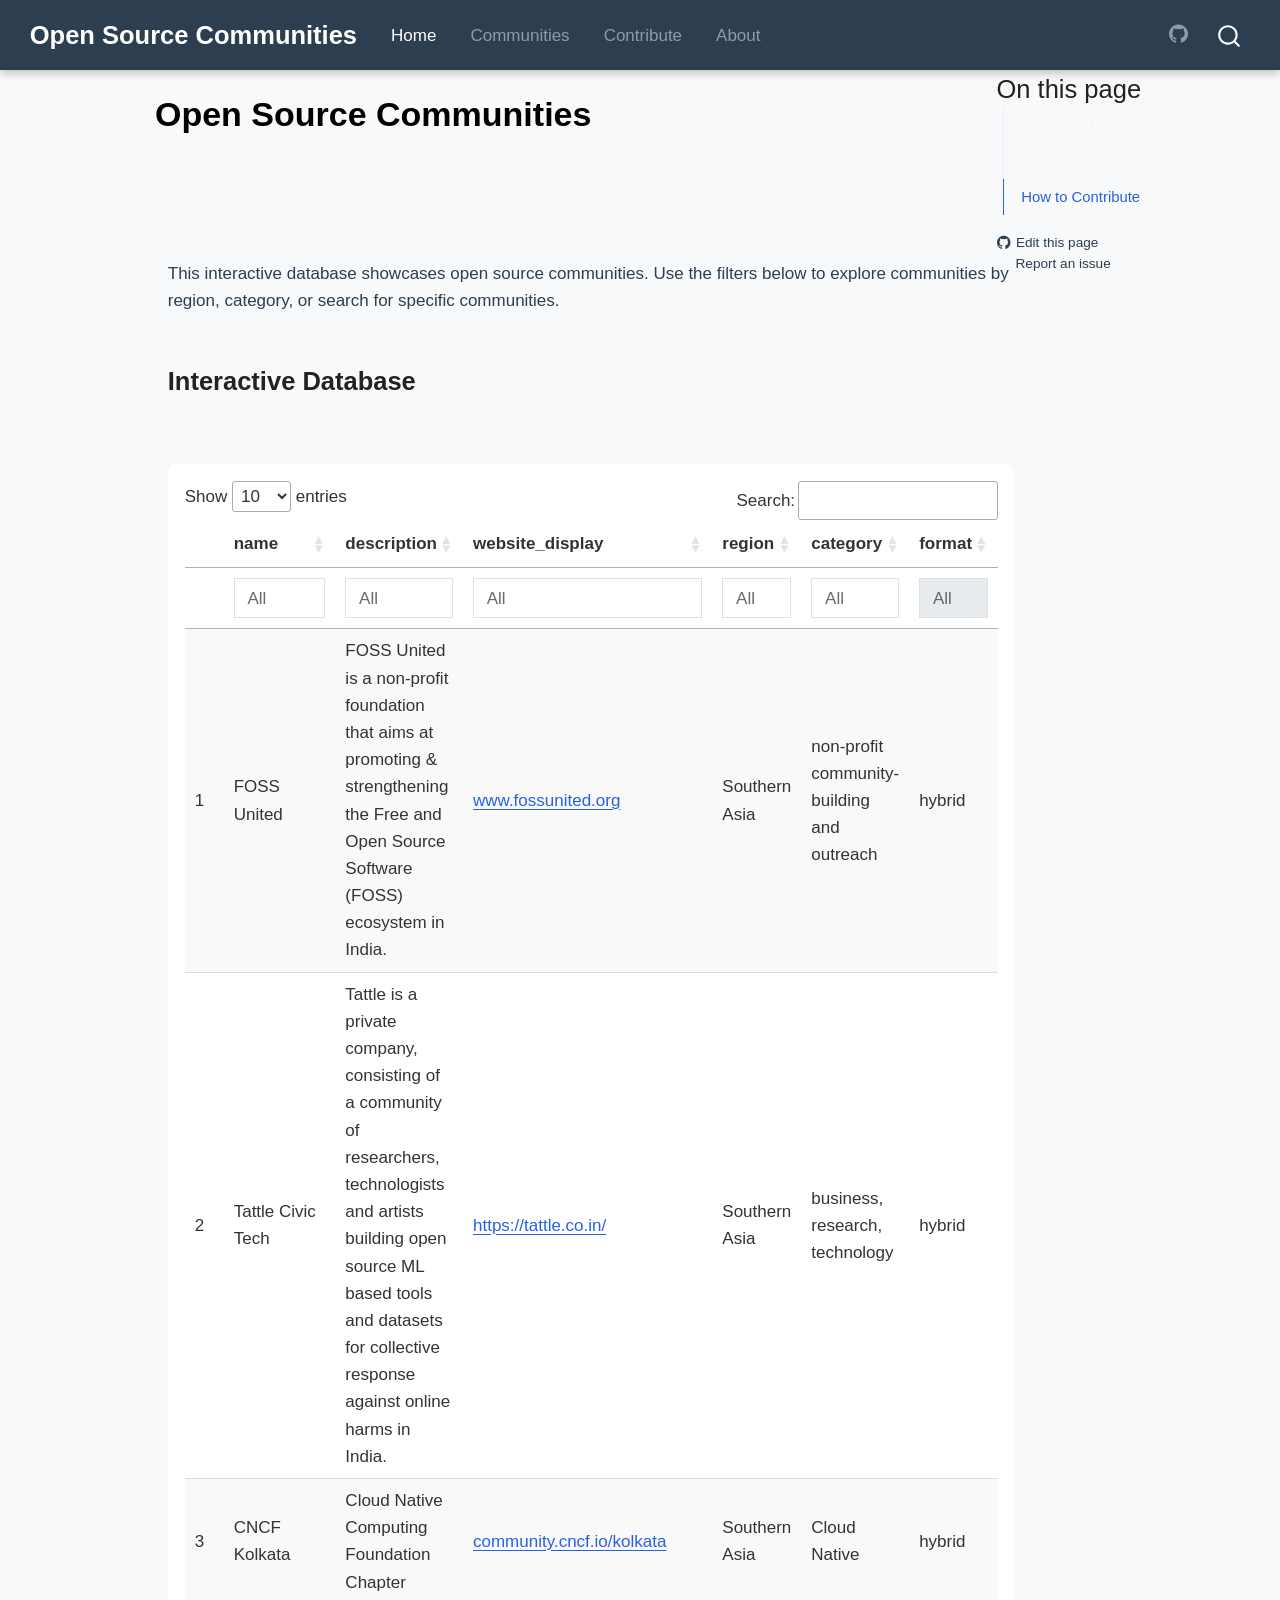
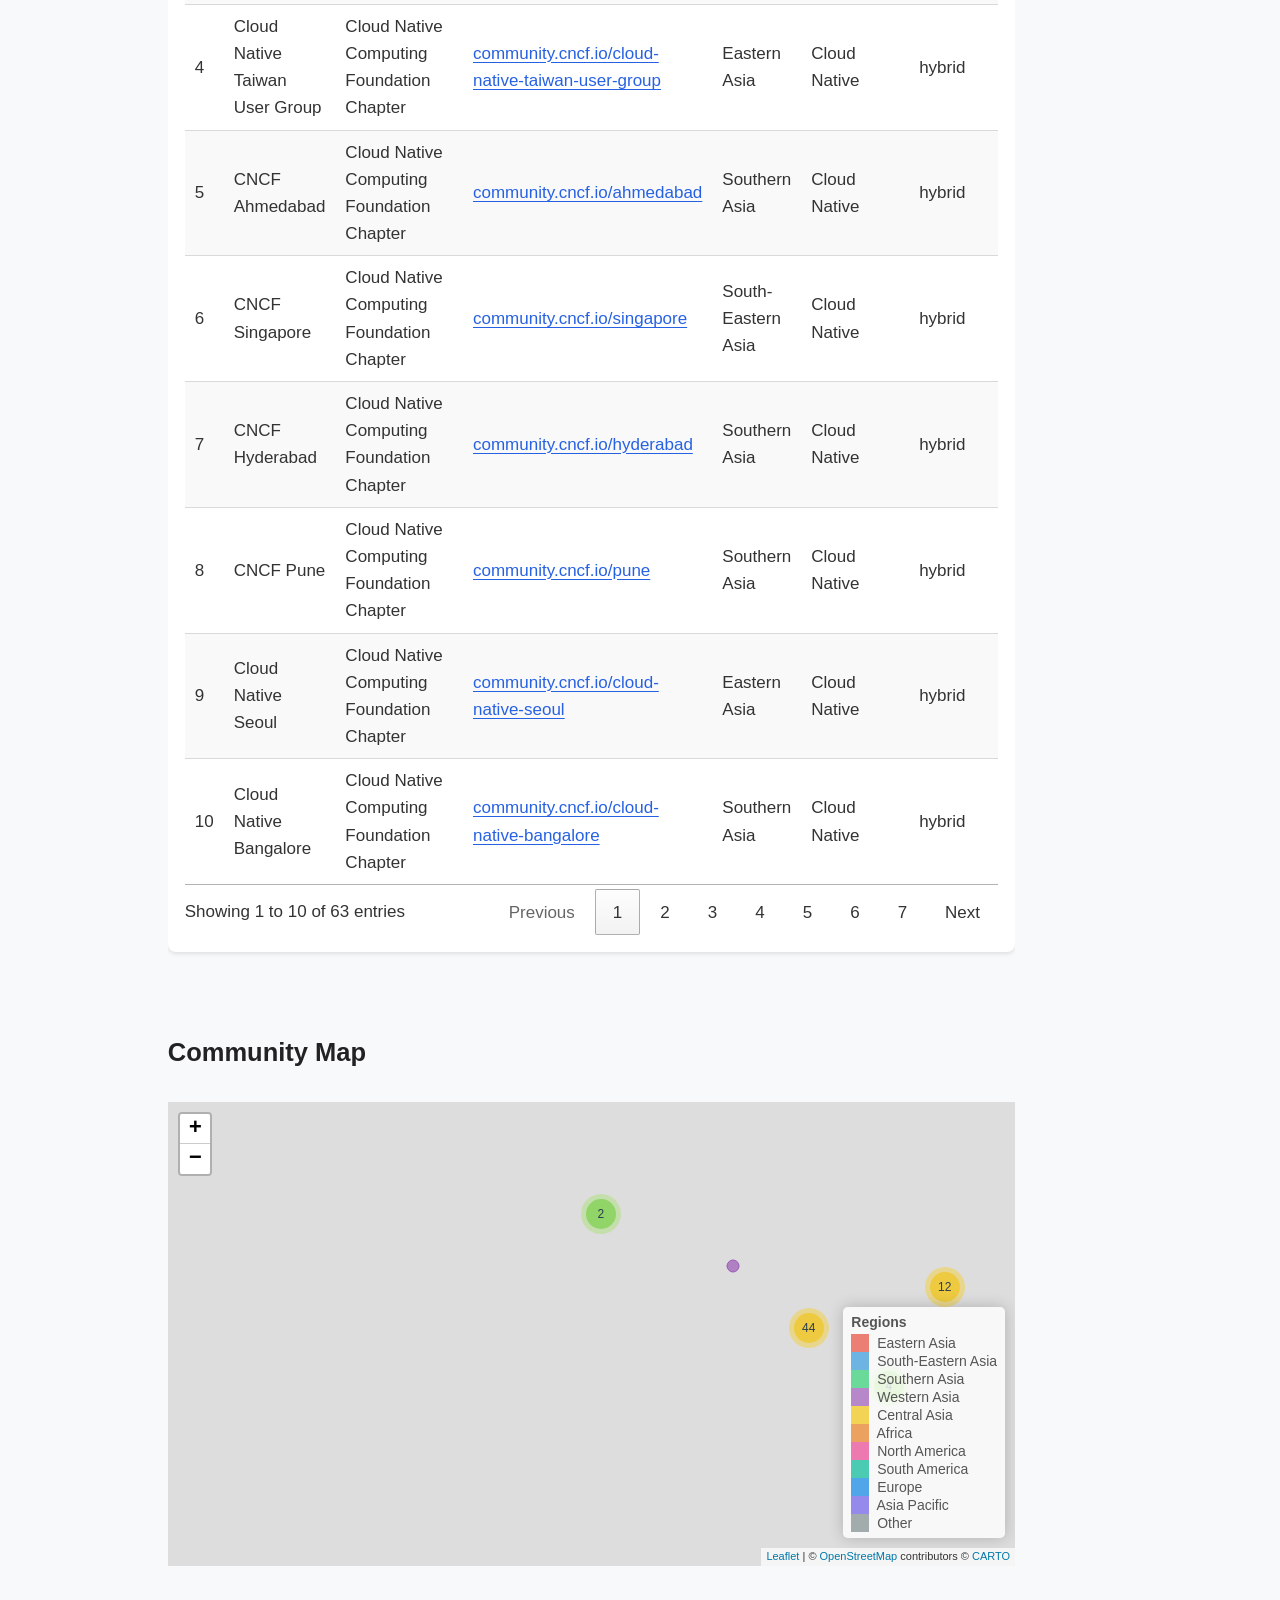
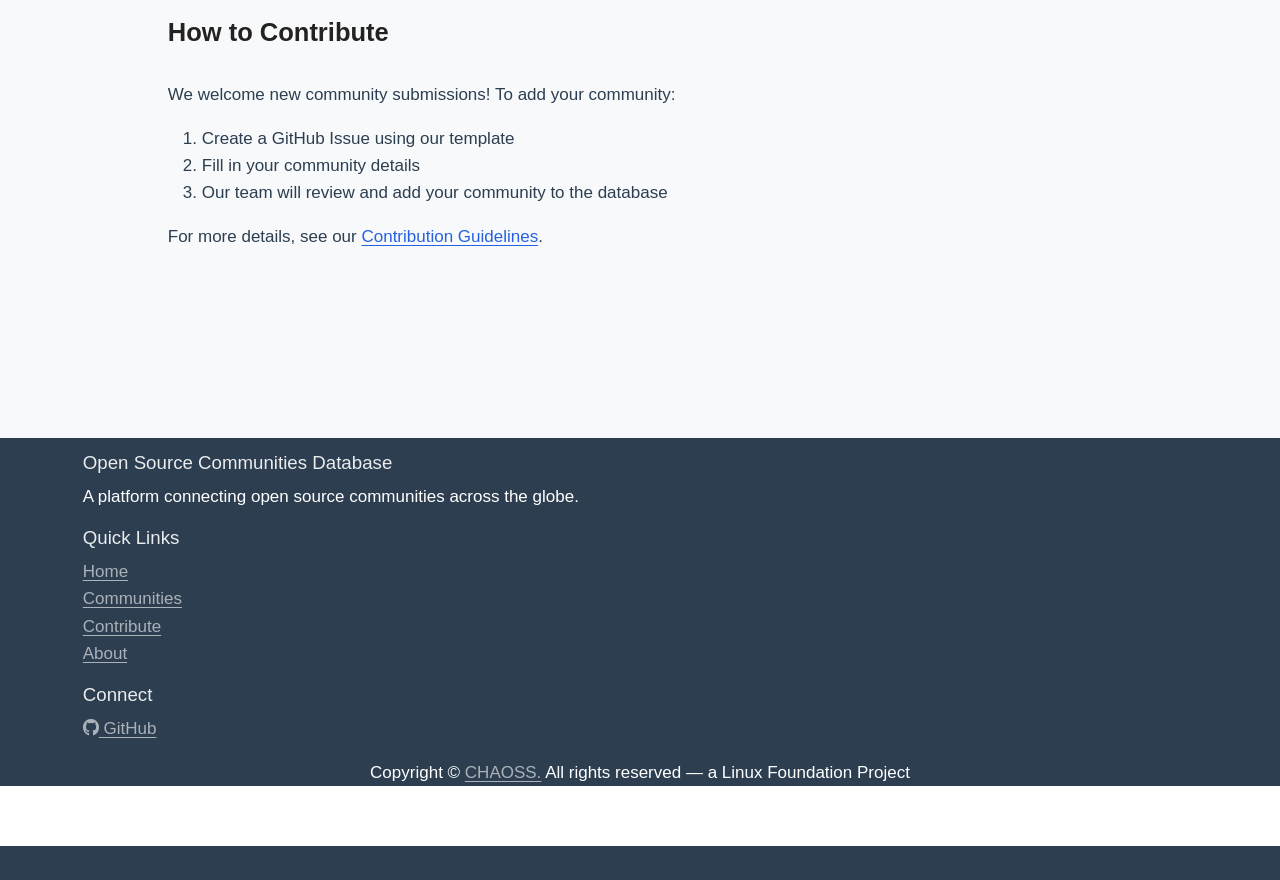
==== commit f556daa8: "added  legends for other regions Signed-off-by: Samman Sarkar <sarkar.samman4231@gmail.com>" ====
--- a/docs/index.html
+++ b/docs/index.html
@@ -226,8 +226,8 @@
 <h2 class="mt-5 mb-4 anchored" data-anchor-id="interactive-database">Interactive Database</h2>
 <div class="cell">
 <div class="cell-output-display">
-<div class="datatables html-widget html-fill-item" id="htmlwidget-478a2a468fec96abadef" style="width:100%;height:auto;"></div>
-<script type="application/json" data-for="htmlwidget-478a2a468fec96abadef">{"x":{"filter":"top","vertical":false,"filterHTML":"<tr>\n  <td><\/td>\n  <td data-type=\"character\" style=\"vertical-align: top;\">\n    <div class=\"form-group\" style=\"margin-bottom: auto;\">\n      <input type=\"search\" placeholder=\"All\" class=\"form-control\" style=\"width: 100%;\"/>\n    <\/div>\n  <\/td>\n  <td data-type=\"character\" style=\"vertical-align: top;\">\n    <div class=\"form-group\" style=\"margin-bottom: auto;\">\n      <input type=\"search\" placeholder=\"All\" class=\"form-control\" style=\"width: 100%;\"/>\n    <\/div>\n  <\/td>\n  <td data-type=\"character\" style=\"vertical-align: top;\">\n    <div class=\"form-group\" style=\"margin-bottom: auto;\">\n      <input type=\"search\" placeholder=\"All\" class=\"form-control\" style=\"width: 100%;\"/>\n    <\/div>\n  <\/td>\n  <td data-type=\"character\" style=\"vertical-align: top;\">\n    <div class=\"form-group\" style=\"margin-bottom: auto;\">\n      <input type=\"search\" placeholder=\"All\" class=\"form-control\" style=\"width: 100%;\"/>\n    <\/div>\n  <\/td>\n  <td data-type=\"character\" style=\"vertical-align: top;\">\n    <div class=\"form-group\" style=\"margin-bottom: auto;\">\n      <input type=\"search\" placeholder=\"All\" class=\"form-control\" style=\"width: 100%;\"/>\n    <\/div>\n  <\/td>\n  <td data-type=\"character\" style=\"vertical-align: top;\">\n    <div class=\"form-group\" style=\"margin-bottom: auto;\">\n      <input type=\"search\" placeholder=\"All\" class=\"form-control\" style=\"width: 100%;\" disabled=\"\"/>\n    <\/div>\n  <\/td>\n<\/tr>","data":[["1","2","3","4","5","6","7","8","9","10","11","12","13","14","15","16","17","18","19","20","21","22","23","24","25","26","27","28","29","30","31","32","33","34","35","36","37","38","39","40","41","42","43","44","45","46","47","48","49","50","51","52","53","54","55","56"],["FOSS United","Tattle Civic Tech","CNCF Kolkata","Cloud Native Taiwan User Group","CNCF Ahmedabad","CNCF Singapore","CNCF Hyderabad","CNCF Pune","Cloud Native Seoul","Cloud Native Bangalore","CNCF Dubai","CNCF Kochi","Kubernetes Chaos Engineering Meetup Group","CNCF Lahore","CNCF Islamabad","CNCF Chennai","CNCF Kathmandu","CNCF Abu Dhabi","Cloud Native DaLian","Cloud Native Guangzhou","Cloud Native Gurugram","Cloud Native Indore","CNCF Jaipur","Cloud Native Coimbatore","CNCF Indonesia","Cloud Native Trivandrum","CNCF Nashik","Cloud Native Raipur","Cloud Native Noida","CNCF Chandigarh","Cloud Native Guwahati","CNCF Nagpur","Cloud Native Baku","Cloud Native Dhaka","CNCF New Delhi","CNCF Thane","Cloud Native Security India","Cloud Native Surat","Cloud Native Kerala","CNCF Madurai","CNCF Amravati","Cloud Native Vadodara","CNCF Greater Noida","Cloud Native Gandhinagar","Cloud Native Hooghly","Cloud Native Aurangabad","Cloud Native Security Pakistan","Cloud Native Dibrugarh","Cloud Native Kuala Lumpur","Cloud Native Jalandhar","Cloud Native Ho Chi Minh","Kubernetes Sri Lanka","Cloud Native Community Japan","Cloud Native Riyadh","Cloud Native Security Japan","Cloud Native Bihar"],["FOSS United is a non-profit foundation that aims at promoting & strengthening the Free and Open Source Software (FOSS) ecosystem in India.","Tattle is a private company, consisting of a community of researchers, technologists and artists building open source ML based tools and datasets for collective response against online harms in India.","Cloud Native Computing Foundation Chapter","Cloud Native Computing Foundation Chapter","Cloud Native Computing Foundation Chapter","Cloud Native Computing Foundation Chapter","Cloud Native Computing Foundation Chapter","Cloud Native Computing Foundation Chapter","Cloud Native Computing Foundation Chapter","Cloud Native Computing Foundation Chapter","Cloud Native Computing Foundation Chapter","Cloud Native Computing Foundation Chapter","Cloud Native Computing Foundation Chapter","Cloud Native Computing Foundation Chapter","Cloud Native Computing Foundation Chapter","Cloud Native Computing Foundation Chapter","Cloud Native Computing Foundation Chapter","Cloud Native Computing Foundation Chapter","Cloud Native Computing Foundation Chapter","Cloud Native Computing Foundation Chapter","Cloud Native Computing Foundation Chapter","Cloud Native Computing Foundation Chapter","Cloud Native Computing Foundation Chapter","Cloud Native Computing Foundation Chapter","Cloud Native Computing Foundation Chapter","Cloud Native Computing Foundation Chapter","Cloud Native Computing Foundation Chapter","Cloud Native Computing Foundation Chapter","Cloud Native Computing Foundation Chapter","Cloud Native Computing Foundation Chapter","Cloud Native Computing Foundation Chapter","Cloud Native Computing Foundation Chapter","Cloud Native Computing Foundation Chapter","Cloud Native Computing Foundation Chapter","Cloud Native Computing Foundation Chapter","Cloud Native Computing Foundation Chapter","Cloud Native Computing Foundation Chapter","Cloud Native Computing Foundation Chapter","Cloud Native Computing Foundation Chapter","Cloud Native Computing Foundation Chapter","Cloud Native Computing Foundation Chapter","Cloud Native Computing Foundation Chapter","Cloud Native Computing Foundation Chapter","Cloud Native Computing Foundation Chapter","Cloud Native Computing Foundation Chapter","Cloud Native Computing Foundation Chapter","Cloud Native Computing Foundation Chapter","Cloud Native Computing Foundation Chapter","Cloud Native Computing Foundation Chapter","Cloud Native Computing Foundation Chapter","Cloud Native Computing Foundation Chapter","Cloud Native Computing Foundation Chapter","Cloud Native Computing Foundation Chapter","Cloud Native Computing Foundation Chapter","Cloud Native Computing Foundation Chapter","Cloud Native Computing Foundation Chapter"],["<a href='https://www.fossunited.org' target='_blank'>www.fossunited.org<\/a>","<a href='https://tattle.co.in/' target='_blank'>https://tattle.co.in/<\/a>","<a href='https://community.cncf.io/kolkata' target='_blank'>community.cncf.io/kolkata<\/a>","<a href='https://community.cncf.io/cloud-native-taiwan-user-group' target='_blank'>community.cncf.io/cloud-native-taiwan-user-group<\/a>","<a href='https://community.cncf.io/ahmedabad' target='_blank'>community.cncf.io/ahmedabad<\/a>","<a href='https://community.cncf.io/singapore' target='_blank'>community.cncf.io/singapore<\/a>","<a href='https://community.cncf.io/hyderabad' target='_blank'>community.cncf.io/hyderabad<\/a>","<a href='https://community.cncf.io/pune' target='_blank'>community.cncf.io/pune<\/a>","<a href='https://community.cncf.io/cloud-native-seoul' target='_blank'>community.cncf.io/cloud-native-seoul<\/a>","<a href='https://community.cncf.io/cloud-native-bangalore' target='_blank'>community.cncf.io/cloud-native-bangalore<\/a>","<a href='https://community.cncf.io/dubai' target='_blank'>community.cncf.io/dubai<\/a>","<a href='https://community.cncf.io/kochi' target='_blank'>community.cncf.io/kochi<\/a>","<a href='https://community.cncf.io/kubernetes-chaos-engineering' target='_blank'>community.cncf.io/kubernetes-chaos-engineering<\/a>","<a href='https://community.cncf.io/lahore' target='_blank'>community.cncf.io/lahore<\/a>","<a href='https://community.cncf.io/islamabad' target='_blank'>community.cncf.io/islamabad<\/a>","<a href='https://community.cncf.io/chennai' target='_blank'>community.cncf.io/chennai<\/a>","<a href='https://community.cncf.io/kathmandu' target='_blank'>community.cncf.io/kathmandu<\/a>","<a href='https://community.cncf.io/abu-dhabi' target='_blank'>community.cncf.io/abu-dhabi<\/a>","<a href='https://community.cncf.io/cloud-native-dalian' target='_blank'>community.cncf.io/cloud-native-dalian<\/a>","<a href='https://community.cncf.io/cloud-native-guangzhou' target='_blank'>community.cncf.io/cloud-native-guangzhou<\/a>","<a href='https://community.cncf.io/cloud-native-gurugram' target='_blank'>community.cncf.io/cloud-native-gurugram<\/a>","<a href='https://community.cncf.io/cloud-native-indore' target='_blank'>community.cncf.io/cloud-native-indore<\/a>","<a href='https://community.cncf.io/jaipur' target='_blank'>community.cncf.io/jaipur<\/a>","<a href='https://community.cncf.io/cloud-native-coimbatore' target='_blank'>community.cncf.io/cloud-native-coimbatore<\/a>","<a href='https://community.cncf.io/indonesia' target='_blank'>community.cncf.io/indonesia<\/a>","<a href='https://community.cncf.io/cloud-native-trivandrum' target='_blank'>community.cncf.io/cloud-native-trivandrum<\/a>","<a href='https://community.cncf.io/nashik' target='_blank'>community.cncf.io/nashik<\/a>","<a href='https://community.cncf.io/cloud-native-raipur' target='_blank'>community.cncf.io/cloud-native-raipur<\/a>","<a href='https://community.cncf.io/cloud-native-noida' target='_blank'>community.cncf.io/cloud-native-noida<\/a>","<a href='https://community.cncf.io/chandigarh' target='_blank'>community.cncf.io/chandigarh<\/a>","<a href='https://community.cncf.io/cloud-native-guwahati' target='_blank'>community.cncf.io/cloud-native-guwahati<\/a>","<a href='https://community.cncf.io/nagpur' target='_blank'>community.cncf.io/nagpur<\/a>","<a href='https://community.cncf.io/cloud-native-baku' target='_blank'>community.cncf.io/cloud-native-baku<\/a>","<a href='https://community.cncf.io/cloud-native-dhaka' target='_blank'>community.cncf.io/cloud-native-dhaka<\/a>","<a href='https://community.cncf.io/new-delhi' target='_blank'>community.cncf.io/new-delhi<\/a>","<a href='https://community.cncf.io/thane' target='_blank'>community.cncf.io/thane<\/a>","<a href='https://community.cncf.io/cloud-native-security-india' target='_blank'>community.cncf.io/cloud-native-security-india<\/a>","<a href='https://community.cncf.io/cloud-native-surat' target='_blank'>community.cncf.io/cloud-native-surat<\/a>","<a href='https://community.cncf.io/cloud-native-kerala' target='_blank'>community.cncf.io/cloud-native-kerala<\/a>","<a href='https://community.cncf.io/madurai' target='_blank'>community.cncf.io/madurai<\/a>","<a href='https://community.cncf.io/amravati' target='_blank'>community.cncf.io/amravati<\/a>","<a href='https://community.cncf.io/cloud-native-vadodara' target='_blank'>community.cncf.io/cloud-native-vadodara<\/a>","<a href='https://community.cncf.io/greater-noida' target='_blank'>community.cncf.io/greater-noida<\/a>","<a href='https://community.cncf.io/cloud-native-gandhinagar' target='_blank'>community.cncf.io/cloud-native-gandhinagar<\/a>","<a href='https://community.cncf.io/cloud-native-hooghly' target='_blank'>community.cncf.io/cloud-native-hooghly<\/a>","<a href='https://community.cncf.io/cloud-native-aurangabad' target='_blank'>community.cncf.io/cloud-native-aurangabad<\/a>","<a href='https://community.cncf.io/cloud-native-security-pakistan' target='_blank'>community.cncf.io/cloud-native-security-pakistan<\/a>","<a href='https://community.cncf.io/cloud-native-dibrugarh' target='_blank'>community.cncf.io/cloud-native-dibrugarh<\/a>","<a href='https://community.cncf.io/cloud-native-kuala-lumpur' target='_blank'>community.cncf.io/cloud-native-kuala-lumpur<\/a>","<a href='https://community.cncf.io/cloud-native-jalandhar' target='_blank'>community.cncf.io/cloud-native-jalandhar<\/a>","<a href='https://community.cncf.io/cloud-native-ho-chi-minh' target='_blank'>community.cncf.io/cloud-native-ho-chi-minh<\/a>","<a href='https://community.cncf.io/kubernetes-sri-lanka' target='_blank'>community.cncf.io/kubernetes-sri-lanka<\/a>","<a href='https://community.cncf.io/cloud-native-community-japan' target='_blank'>community.cncf.io/cloud-native-community-japan<\/a>","<a href='https://community.cncf.io/cloud-native-riyadh' target='_blank'>community.cncf.io/cloud-native-riyadh<\/a>","<a href='https://community.cncf.io/cloud-native-security-japan' target='_blank'>community.cncf.io/cloud-native-security-japan<\/a>","<a href='https://community.cncf.io/cloud-native-bihar' target='_blank'>community.cncf.io/cloud-native-bihar<\/a>"],["Southern Asia","Southern Asia","Southern Asia","Eastern Asia","Southern Asia","South-Eastern Asia","Southern Asia","Southern Asia","Eastern Asia","Southern Asia","Western Asia","Southern Asia","Southern Asia","Southern Asia","Southern Asia","Southern Asia","Southern Asia","Western Asia","Eastern Asia","Eastern Asia","Southern Asia","Southern Asia","Southern Asia","Southern Asia","South-Eastern Asia","Southern Asia","Southern Asia","Southern Asia","Southern Asia","Southern Asia","Southern Asia","Southern Asia","Western Asia","Southern Asia","Southern Asia","Southern Asia","Southern Asia","Southern Asia","Southern Asia","Southern Asia","Southern Asia","Southern Asia","Southern Asia","Southern Asia","Southern Asia","Southern Asia","Southern Asia","Southern Asia","South-Eastern Asia","Southern Asia","South-Eastern Asia","Southern Asia","Eastern Asia","Western Asia","Eastern Asia","Southern Asia"],["non-profit community-building and outreach","business, research, technology","Cloud Native","Cloud Native","Cloud Native","Cloud Native","Cloud Native","Cloud Native","Cloud Native","Cloud Native","Cloud Native","Cloud Native","Cloud Native,Chaos Engineering","Cloud Native","Cloud Native","Cloud Native","Cloud Native","Cloud Native","Cloud Native","Cloud Native","Cloud Native","Cloud Native","Cloud Native","Cloud Native","Cloud Native","Cloud Native","Cloud Native","Cloud Native","Cloud Native","Cloud Native","Cloud Native","Cloud Native","Cloud Native","Cloud Native","Cloud Native","Cloud Native","Cloud Native,Security","Cloud Native","Cloud Native","Cloud Native","Cloud Native","Cloud Native","Cloud Native","Cloud Native","Cloud Native","Cloud Native","Cloud Native,Security","Cloud Native","Cloud Native","Cloud Native","Cloud Native","Cloud Native","Cloud Native","Cloud Native","Cloud Native,Security","Cloud Native"],["hybrid","hybrid","hybrid","hybrid","hybrid","hybrid","hybrid","hybrid","hybrid","hybrid","hybrid","hybrid","hybrid","hybrid","hybrid","hybrid","hybrid","hybrid","hybrid","hybrid","hybrid","hybrid","hybrid","hybrid","hybrid","hybrid","hybrid","hybrid","hybrid","hybrid","hybrid","hybrid","hybrid","hybrid","hybrid","hybrid","hybrid","hybrid","hybrid","hybrid","hybrid","hybrid","hybrid","hybrid","hybrid","hybrid","hybrid","hybrid","hybrid","hybrid","hybrid","hybrid","hybrid","hybrid","hybrid","hybrid"]],"container":"<table class=\"display\">\n  <thead>\n    <tr>\n      <th> <\/th>\n      <th>name<\/th>\n      <th>description<\/th>\n      <th>website_display<\/th>\n      <th>region<\/th>\n      <th>category<\/th>\n      <th>format<\/th>\n    <\/tr>\n  <\/thead>\n<\/table>","options":{"pageLength":10,"autoWidth":false,"scrollX":false,"columnDefs":[{"width":"17%","targets":0},{"width":"30%","targets":1},{"width":"13%","targets":2,"render":"function(data, type, row) { return type === 'display' ? data : data.replace(/<.*?>/g, ''); }"},{"width":"13%","targets":3},{"width":"13%","targets":4},{"width":"10%","targets":5},{"orderable":false,"targets":0},{"name":" ","targets":0},{"name":"name","targets":1},{"name":"description","targets":2},{"name":"website_display","targets":3},{"name":"region","targets":4},{"name":"category","targets":5},{"name":"format","targets":6}],"initComplete":"\n      function(settings, json) {\n        var table = this.api();\n        \n        // Create select filter for format column (6th column, index 5)\n        var formatColumn = table.column(5);\n        var formatSelect = $('<select><option value=\"\">All<\/option><option value=\"in-person\">In-Person<\/option><option value=\"virtual\">Virtual<\/option><option value=\"hybrid\">Hybrid<\/option><\/select>')\n          .appendTo($(formatColumn.header()).closest('tr').siblings('.filters').children().eq(5).empty())\n          .on('change', function() {\n            formatColumn\n              .search($(this).val() ? '^' + $(this).val() + '$' : '', true, false)\n              .draw();\n          });\n      }\n    ","order":[],"orderClasses":false,"orderCellsTop":true}},"evals":["options.columnDefs.2.render","options.initComplete"],"jsHooks":[]}</script>
+<div class="datatables html-widget html-fill-item" id="htmlwidget-bde1fbfeaa99f3725553" style="width:100%;height:auto;"></div>
+<script type="application/json" data-for="htmlwidget-bde1fbfeaa99f3725553">{"x":{"filter":"top","vertical":false,"filterHTML":"<tr>\n  <td><\/td>\n  <td data-type=\"character\" style=\"vertical-align: top;\">\n    <div class=\"form-group\" style=\"margin-bottom: auto;\">\n      <input type=\"search\" placeholder=\"All\" class=\"form-control\" style=\"width: 100%;\"/>\n    <\/div>\n  <\/td>\n  <td data-type=\"character\" style=\"vertical-align: top;\">\n    <div class=\"form-group\" style=\"margin-bottom: auto;\">\n      <input type=\"search\" placeholder=\"All\" class=\"form-control\" style=\"width: 100%;\"/>\n    <\/div>\n  <\/td>\n  <td data-type=\"character\" style=\"vertical-align: top;\">\n    <div class=\"form-group\" style=\"margin-bottom: auto;\">\n      <input type=\"search\" placeholder=\"All\" class=\"form-control\" style=\"width: 100%;\"/>\n    <\/div>\n  <\/td>\n  <td data-type=\"character\" style=\"vertical-align: top;\">\n    <div class=\"form-group\" style=\"margin-bottom: auto;\">\n      <input type=\"search\" placeholder=\"All\" class=\"form-control\" style=\"width: 100%;\"/>\n    <\/div>\n  <\/td>\n  <td data-type=\"character\" style=\"vertical-align: top;\">\n    <div class=\"form-group\" style=\"margin-bottom: auto;\">\n      <input type=\"search\" placeholder=\"All\" class=\"form-control\" style=\"width: 100%;\"/>\n    <\/div>\n  <\/td>\n  <td data-type=\"character\" style=\"vertical-align: top;\">\n    <div class=\"form-group\" style=\"margin-bottom: auto;\">\n      <input type=\"search\" placeholder=\"All\" class=\"form-control\" style=\"width: 100%;\" disabled=\"\"/>\n    <\/div>\n  <\/td>\n<\/tr>","data":[["1","2","3","4","5","6","7","8","9","10","11","12","13","14","15","16","17","18","19","20","21","22","23","24","25","26","27","28","29","30","31","32","33","34","35","36","37","38","39","40","41","42","43","44","45","46","47","48","49","50","51","52","53","54","55","56","57","58","59","60","61","62","63"],["FOSS United","Tattle Civic Tech","CNCF Kolkata","Cloud Native Taiwan User Group","CNCF Ahmedabad","CNCF Singapore","CNCF Hyderabad","CNCF Pune","Cloud Native Seoul","Cloud Native Bangalore","CNCF Dubai","CNCF Kochi","Kubernetes Chaos Engineering Meetup Group","CNCF Lahore","CNCF Islamabad","CNCF Chennai","CNCF Kathmandu","CNCF Abu Dhabi","Cloud Native DaLian","Cloud Native Guangzhou","Cloud Native Gurugram","Cloud Native Indore","CNCF Jaipur","Cloud Native Coimbatore","CNCF Indonesia","Cloud Native Trivandrum","CNCF Nashik","Cloud Native Raipur","Cloud Native Noida","CNCF Chandigarh","Cloud Native Guwahati","CNCF Nagpur","Cloud Native Baku","Cloud Native Dhaka","CNCF New Delhi","CNCF Thane","Cloud Native Security India","Cloud Native Surat","Cloud Native Kerala","CNCF Madurai","CNCF Amravati","Cloud Native Vadodara","CNCF Greater Noida","Cloud Native Gandhinagar","Cloud Native Hooghly","Cloud Native Aurangabad","Cloud Native Security Pakistan","Cloud Native Dibrugarh","Cloud Native Kuala Lumpur","Cloud Native Jalandhar","Cloud Native Ho Chi Minh","Kubernetes Sri Lanka","Cloud Native Community Japan","Cloud Native Riyadh","Cloud Native Security Japan","OpenChain Japan Work Group","OpenChain Korea Work Group","OpenChain Taiwan Work Group","OpenChain Germany Work Group","OpenChain UK Work Group","OpenChain China Work Group","Ubuntu Korea Community","Kaiyuanshe Alliance City Communities"],["FOSS United is a non-profit foundation that aims at promoting & strengthening the Free and Open Source Software (FOSS) ecosystem in India.","Tattle is a private company, consisting of a community of researchers, technologists and artists building open source ML based tools and datasets for collective response against online harms in India.","Cloud Native Computing Foundation Chapter","Cloud Native Computing Foundation Chapter","Cloud Native Computing Foundation Chapter","Cloud Native Computing Foundation Chapter","Cloud Native Computing Foundation Chapter","Cloud Native Computing Foundation Chapter","Cloud Native Computing Foundation Chapter","Cloud Native Computing Foundation Chapter","Cloud Native Computing Foundation Chapter","Cloud Native Computing Foundation Chapter","Cloud Native Computing Foundation Chapter","Cloud Native Computing Foundation Chapter","Cloud Native Computing Foundation Chapter","Cloud Native Computing Foundation Chapter","Cloud Native Computing Foundation Chapter","Cloud Native Computing Foundation Chapter","Cloud Native Computing Foundation Chapter","Cloud Native Computing Foundation Chapter","Cloud Native Computing Foundation Chapter","Cloud Native Computing Foundation Chapter","Cloud Native Computing Foundation Chapter","Cloud Native Computing Foundation Chapter","Cloud Native Computing Foundation Chapter","Cloud Native Computing Foundation Chapter","Cloud Native Computing Foundation Chapter","Cloud Native Computing Foundation Chapter","Cloud Native Computing Foundation Chapter","Cloud Native Computing Foundation Chapter","Cloud Native Computing Foundation Chapter","Cloud Native Computing Foundation Chapter","Cloud Native Computing Foundation Chapter","Cloud Native Computing Foundation Chapter","Cloud Native Computing Foundation Chapter","Cloud Native Computing Foundation Chapter","Cloud Native Computing Foundation Chapter","Cloud Native Computing Foundation Chapter","Cloud Native Computing Foundation Chapter","Cloud Native Computing Foundation Chapter","Cloud Native Computing Foundation Chapter","Cloud Native Computing Foundation Chapter","Cloud Native Computing Foundation Chapter","Cloud Native Computing Foundation Chapter","Cloud Native Computing Foundation Chapter","Cloud Native Computing Foundation Chapter","Cloud Native Computing Foundation Chapter","Cloud Native Computing Foundation Chapter","Cloud Native Computing Foundation Chapter","Cloud Native Computing Foundation Chapter","Cloud Native Computing Foundation Chapter","Cloud Native Computing Foundation Chapter","Cloud Native Computing Foundation Chapter","Cloud Native Computing Foundation Chapter","Cloud Native Computing Foundation Chapter","OpenChain Project","OpenChain Project","OpenChain Project","OpenChain Project","OpenChain Project","OpenChain Project","Ubuntu Chapter","Kaiyuanshe"],["<a href='https://www.fossunited.org' target='_blank'>www.fossunited.org<\/a>","<a href='https://tattle.co.in/' target='_blank'>https://tattle.co.in/<\/a>","<a href='https://community.cncf.io/kolkata' target='_blank'>community.cncf.io/kolkata<\/a>","<a href='https://community.cncf.io/cloud-native-taiwan-user-group' target='_blank'>community.cncf.io/cloud-native-taiwan-user-group<\/a>","<a href='https://community.cncf.io/ahmedabad' target='_blank'>community.cncf.io/ahmedabad<\/a>","<a href='https://community.cncf.io/singapore' target='_blank'>community.cncf.io/singapore<\/a>","<a href='https://community.cncf.io/hyderabad' target='_blank'>community.cncf.io/hyderabad<\/a>","<a href='https://community.cncf.io/pune' target='_blank'>community.cncf.io/pune<\/a>","<a href='https://community.cncf.io/cloud-native-seoul' target='_blank'>community.cncf.io/cloud-native-seoul<\/a>","<a href='https://community.cncf.io/cloud-native-bangalore' target='_blank'>community.cncf.io/cloud-native-bangalore<\/a>","<a href='https://community.cncf.io/dubai' target='_blank'>community.cncf.io/dubai<\/a>","<a href='https://community.cncf.io/kochi' target='_blank'>community.cncf.io/kochi<\/a>","<a href='https://community.cncf.io/kubernetes-chaos-engineering' target='_blank'>community.cncf.io/kubernetes-chaos-engineering<\/a>","<a href='https://community.cncf.io/lahore' target='_blank'>community.cncf.io/lahore<\/a>","<a href='https://community.cncf.io/islamabad' target='_blank'>community.cncf.io/islamabad<\/a>","<a href='https://community.cncf.io/chennai' target='_blank'>community.cncf.io/chennai<\/a>","<a href='https://community.cncf.io/kathmandu' target='_blank'>community.cncf.io/kathmandu<\/a>","<a href='https://community.cncf.io/abu-dhabi' target='_blank'>community.cncf.io/abu-dhabi<\/a>","<a href='https://community.cncf.io/cloud-native-dalian' target='_blank'>community.cncf.io/cloud-native-dalian<\/a>","<a href='https://community.cncf.io/cloud-native-guangzhou' target='_blank'>community.cncf.io/cloud-native-guangzhou<\/a>","<a href='https://community.cncf.io/cloud-native-gurugram' target='_blank'>community.cncf.io/cloud-native-gurugram<\/a>","<a href='https://community.cncf.io/cloud-native-indore' target='_blank'>community.cncf.io/cloud-native-indore<\/a>","<a href='https://community.cncf.io/jaipur' target='_blank'>community.cncf.io/jaipur<\/a>","<a href='https://community.cncf.io/cloud-native-coimbatore' target='_blank'>community.cncf.io/cloud-native-coimbatore<\/a>","<a href='https://community.cncf.io/indonesia' target='_blank'>community.cncf.io/indonesia<\/a>","<a href='https://community.cncf.io/cloud-native-trivandrum' target='_blank'>community.cncf.io/cloud-native-trivandrum<\/a>","<a href='https://community.cncf.io/nashik' target='_blank'>community.cncf.io/nashik<\/a>","<a href='https://community.cncf.io/cloud-native-raipur' target='_blank'>community.cncf.io/cloud-native-raipur<\/a>","<a href='https://community.cncf.io/cloud-native-noida' target='_blank'>community.cncf.io/cloud-native-noida<\/a>","<a href='https://community.cncf.io/chandigarh' target='_blank'>community.cncf.io/chandigarh<\/a>","<a href='https://community.cncf.io/cloud-native-guwahati' target='_blank'>community.cncf.io/cloud-native-guwahati<\/a>","<a href='https://community.cncf.io/nagpur' target='_blank'>community.cncf.io/nagpur<\/a>","<a href='https://community.cncf.io/cloud-native-baku' target='_blank'>community.cncf.io/cloud-native-baku<\/a>","<a href='https://community.cncf.io/cloud-native-dhaka' target='_blank'>community.cncf.io/cloud-native-dhaka<\/a>","<a href='https://community.cncf.io/new-delhi' target='_blank'>community.cncf.io/new-delhi<\/a>","<a href='https://community.cncf.io/thane' target='_blank'>community.cncf.io/thane<\/a>","<a href='https://community.cncf.io/cloud-native-security-india' target='_blank'>community.cncf.io/cloud-native-security-india<\/a>","<a href='https://community.cncf.io/cloud-native-surat' target='_blank'>community.cncf.io/cloud-native-surat<\/a>","<a href='https://community.cncf.io/cloud-native-kerala' target='_blank'>community.cncf.io/cloud-native-kerala<\/a>","<a href='https://community.cncf.io/madurai' target='_blank'>community.cncf.io/madurai<\/a>","<a href='https://community.cncf.io/amravati' target='_blank'>community.cncf.io/amravati<\/a>","<a href='https://community.cncf.io/cloud-native-vadodara' target='_blank'>community.cncf.io/cloud-native-vadodara<\/a>","<a href='https://community.cncf.io/greater-noida' target='_blank'>community.cncf.io/greater-noida<\/a>","<a href='https://community.cncf.io/cloud-native-gandhinagar' target='_blank'>community.cncf.io/cloud-native-gandhinagar<\/a>","<a href='https://community.cncf.io/cloud-native-hooghly' target='_blank'>community.cncf.io/cloud-native-hooghly<\/a>","<a href='https://community.cncf.io/cloud-native-aurangabad' target='_blank'>community.cncf.io/cloud-native-aurangabad<\/a>","<a href='https://community.cncf.io/cloud-native-security-pakistan' target='_blank'>community.cncf.io/cloud-native-security-pakistan<\/a>","<a href='https://community.cncf.io/cloud-native-dibrugarh' target='_blank'>community.cncf.io/cloud-native-dibrugarh<\/a>","<a href='https://community.cncf.io/cloud-native-kuala-lumpur' target='_blank'>community.cncf.io/cloud-native-kuala-lumpur<\/a>","<a href='https://community.cncf.io/cloud-native-jalandhar' target='_blank'>community.cncf.io/cloud-native-jalandhar<\/a>","<a href='https://community.cncf.io/cloud-native-ho-chi-minh' target='_blank'>community.cncf.io/cloud-native-ho-chi-minh<\/a>","<a href='https://community.cncf.io/kubernetes-sri-lanka' target='_blank'>community.cncf.io/kubernetes-sri-lanka<\/a>","<a href='https://community.cncf.io/cloud-native-community-japan' target='_blank'>community.cncf.io/cloud-native-community-japan<\/a>","<a href='https://community.cncf.io/cloud-native-riyadh' target='_blank'>community.cncf.io/cloud-native-riyadh<\/a>","<a href='https://community.cncf.io/cloud-native-security-japan' target='_blank'>community.cncf.io/cloud-native-security-japan<\/a>","<a href='https://openchain-project.github.io/OpenChain-JWG/' target='_blank'>https://openchain-project.github.io/OpenChain-JWG/<\/a>","<a href='https://openchain-project.github.io/OpenChain-KWG/' target='_blank'>https://openchain-project.github.io/OpenChain-KWG/<\/a>","<a href='https://openchain-project.github.io/OpenChain-TWG/' target='_blank'>https://openchain-project.github.io/OpenChain-TWG/<\/a>","<a href='https://lists.openchainproject.org/g/germany-wg' target='_blank'>https://lists.openchainproject.org/g/germany-wg<\/a>","<a href='https://lists.openchainproject.org/g/uk-wg' target='_blank'>https://lists.openchainproject.org/g/uk-wg<\/a>","<a href='https://openchainproject.org/participate' target='_blank'>https://openchainproject.org/participate<\/a>","<a href='https://ubuntu-kr.org' target='_blank'>https://ubuntu-kr.org<\/a>","<a href='https://kaiyuanshe.cn/community' target='_blank'>https://kaiyuanshe.cn/community<\/a>"],["Southern Asia","Southern Asia","Southern Asia","Eastern Asia","Southern Asia","South-Eastern Asia","Southern Asia","Southern Asia","Eastern Asia","Southern Asia","Western Asia","Southern Asia","Southern Asia","Southern Asia","Southern Asia","Southern Asia","Southern Asia","Western Asia","Eastern Asia","Eastern Asia","Southern Asia","Southern Asia","Southern Asia","Southern Asia","South-Eastern Asia","Southern Asia","Southern Asia","Southern Asia","Southern Asia","Southern Asia","Southern Asia","Southern Asia","Western Asia","Southern Asia","Southern Asia","Southern Asia","Southern Asia","Southern Asia","Southern Asia","Southern Asia","Southern Asia","Southern Asia","Southern Asia","Southern Asia","Southern Asia","Southern Asia","Southern Asia","Southern Asia","South-Eastern Asia","Southern Asia","South-Eastern Asia","Southern Asia","Eastern Asia","Western Asia","Eastern Asia","Eastern Asia","Eastern Asia","Eastern Asia","Europe","Europe","Eastern Asia","Eastern Asia","Eastern Asia"],["non-profit community-building and outreach","business, research, technology","Cloud Native","Cloud Native","Cloud Native","Cloud Native","Cloud Native","Cloud Native","Cloud Native","Cloud Native","Cloud Native","Cloud Native","Cloud Native,Chaos Engineering","Cloud Native","Cloud Native","Cloud Native","Cloud Native","Cloud Native","Cloud Native","Cloud Native","Cloud Native","Cloud Native","Cloud Native","Cloud Native","Cloud Native","Cloud Native","Cloud Native","Cloud Native","Cloud Native","Cloud Native","Cloud Native","Cloud Native","Cloud Native","Cloud Native","Cloud Native","Cloud Native","Cloud Native,Security","Cloud Native","Cloud Native","Cloud Native","Cloud Native","Cloud Native","Cloud Native","Cloud Native","Cloud Native","Cloud Native","Cloud Native,Security","Cloud Native","Cloud Native","Cloud Native","Cloud Native","Cloud Native","Cloud Native","Cloud Native","Cloud Native,Security","Others","Others","Others","Others","Others","Others","Others","Others"],["hybrid","hybrid","hybrid","hybrid","hybrid","hybrid","hybrid","hybrid","hybrid","hybrid","hybrid","hybrid","hybrid","hybrid","hybrid","hybrid","hybrid","hybrid","hybrid","hybrid","hybrid","hybrid","hybrid","hybrid","hybrid","hybrid","hybrid","hybrid","hybrid","hybrid","hybrid","hybrid","hybrid","hybrid","hybrid","hybrid","hybrid","hybrid","hybrid","hybrid","hybrid","hybrid","hybrid","hybrid","hybrid","hybrid","hybrid","hybrid","hybrid","hybrid","hybrid","hybrid","hybrid","hybrid","hybrid","hybrid","hybrid","hybrid","hybrid","hybrid","hybrid","hybrid","hybrid"]],"container":"<table class=\"display\">\n  <thead>\n    <tr>\n      <th> <\/th>\n      <th>name<\/th>\n      <th>description<\/th>\n      <th>website_display<\/th>\n      <th>region<\/th>\n      <th>category<\/th>\n      <th>format<\/th>\n    <\/tr>\n  <\/thead>\n<\/table>","options":{"pageLength":10,"autoWidth":false,"scrollX":false,"columnDefs":[{"width":"17%","targets":0},{"width":"30%","targets":1},{"width":"13%","targets":2,"render":"function(data, type, row) { return type === 'display' ? data : data.replace(/<.*?>/g, ''); }"},{"width":"13%","targets":3},{"width":"13%","targets":4},{"width":"10%","targets":5},{"orderable":false,"targets":0},{"name":" ","targets":0},{"name":"name","targets":1},{"name":"description","targets":2},{"name":"website_display","targets":3},{"name":"region","targets":4},{"name":"category","targets":5},{"name":"format","targets":6}],"initComplete":"\n      function(settings, json) {\n        var table = this.api();\n        \n        // Create select filter for format column (6th column, index 5)\n        var formatColumn = table.column(5);\n        var formatSelect = $('<select><option value=\"\">All<\/option><option value=\"in-person\">In-Person<\/option><option value=\"virtual\">Virtual<\/option><option value=\"hybrid\">Hybrid<\/option><\/select>')\n          .appendTo($(formatColumn.header()).closest('tr').siblings('.filters').children().eq(5).empty())\n          .on('change', function() {\n            formatColumn\n              .search($(this).val() ? '^' + $(this).val() + '$' : '', true, false)\n              .draw();\n          });\n      }\n    ","order":[],"orderClasses":false,"orderCellsTop":true}},"evals":["options.columnDefs.2.render","options.initComplete"],"jsHooks":[]}</script>
 </div>
 </div>
 </section>
@@ -235,8 +235,8 @@
 <h2 class="mt-5 mb-4 anchored" data-anchor-id="community-map">Community Map</h2>
 <div class="cell">
 <div class="cell-output-display">
-<div class="leaflet html-widget html-fill-item" id="htmlwidget-0ca8f18913a46f52a5f0" style="width:100%;height:464px;"></div>
-<script type="application/json" data-for="htmlwidget-0ca8f18913a46f52a5f0">{"x":{"options":{"crs":{"crsClass":"L.CRS.EPSG3857","code":null,"proj4def":null,"projectedBounds":null,"options":{}}},"calls":[{"method":"addProviderTiles","args":["CartoDB.Positron",null,null,{"errorTileUrl":"","noWrap":false,"detectRetina":false}]},{"method":"addCircleMarkers","args":[[22.3511148,22.3511148,22.5726459,25.0375198,23.0215374,1.357107,17.360589,18.5213738,37.5666791,12.9881567,25.0742823,9.9679032,12.9881567,31.5656822,33.6938118,13.0836939,27.708317,24.4538352,39.740278,23.1301964,28.4646148,22.7203616,26.9154576,11.0018115,-6.1754049,8.4882267,20.0112475,21.2380912,28.5706333,30.7334421,26.1805978,21.1498134,40.3755885,23.7643863,28.6430858,19.1943294,28.6273928,21.2094892,10.5270099,9.926115299999999,21.1545412,22.2973142,28.4670734,23.2232877,22.8854687,19.877263,31.5656822,27.4844597,3.1526589,31.2922311,10.7763897,6.9388614,35.6768601,23.333333,35.6768601,25.5125411],[78.6677428,78.6677428,88.3638953,121.5636796,72.58005679999999,103.8194992,78.4740613,73.85450710000001,126.9782914,77.62260000000001,55.1885387,76.2444378,77.62260000000001,74.31418290000001,73.06515109999999,80.270186,85.32058170000001,54.3774014,122.255833,113.2592945,77.0299194,75.8681996,75.81898169999999,76.96284249999999,106.827168,76.947551,73.7902364,81.6336993,77.3272147,76.77971429999999,91.75394300000001,79.0820556,49.8328009,90.38901439999999,77.2192671,72.9701779,77.1716954,72.83170579999999,76.21462099999999,78.11409829999999,77.6442962,73.1942567,77.5137649,72.6492267,88.3837126,75.3390241,74.31418290000001,94.9019447,101.7022205,75.56788779999999,106.7011391,79.8542005,139.7638947,45.333333,139.7638947,86.08833919999999],[6,6,6,6,6,6,6,6,6,6,6,6,6,6,6,6,6,6,6,6,6,6,6,6,6,6,6,6,6,6,6,6,6,6,6,6,6,6,6,6,6,6,6,6,6,6,6,6,6,6,6,6,6,6,6,6],null,null,{"interactive":true,"className":"","stroke":true,"color":["#2ecc71","#2ecc71","#2ecc71","#e74c3c","#2ecc71","#3498db","#2ecc71","#2ecc71","#e74c3c","#2ecc71","#9b59b6","#2ecc71","#2ecc71","#2ecc71","#2ecc71","#2ecc71","#2ecc71","#9b59b6","#e74c3c","#e74c3c","#2ecc71","#2ecc71","#2ecc71","#2ecc71","#3498db","#2ecc71","#2ecc71","#2ecc71","#2ecc71","#2ecc71","#2ecc71","#2ecc71","#9b59b6","#2ecc71","#2ecc71","#2ecc71","#2ecc71","#2ecc71","#2ecc71","#2ecc71","#2ecc71","#2ecc71","#2ecc71","#2ecc71","#2ecc71","#2ecc71","#2ecc71","#2ecc71","#3498db","#2ecc71","#3498db","#2ecc71","#e74c3c","#9b59b6","#e74c3c","#2ecc71"],"weight":1,"opacity":1,"fill":true,"fillColor":["#2ecc71","#2ecc71","#2ecc71","#e74c3c","#2ecc71","#3498db","#2ecc71","#2ecc71","#e74c3c","#2ecc71","#9b59b6","#2ecc71","#2ecc71","#2ecc71","#2ecc71","#2ecc71","#2ecc71","#9b59b6","#e74c3c","#e74c3c","#2ecc71","#2ecc71","#2ecc71","#2ecc71","#3498db","#2ecc71","#2ecc71","#2ecc71","#2ecc71","#2ecc71","#2ecc71","#2ecc71","#9b59b6","#2ecc71","#2ecc71","#2ecc71","#2ecc71","#2ecc71","#2ecc71","#2ecc71","#2ecc71","#2ecc71","#2ecc71","#2ecc71","#2ecc71","#2ecc71","#2ecc71","#2ecc71","#3498db","#2ecc71","#3498db","#2ecc71","#e74c3c","#9b59b6","#e74c3c","#2ecc71"],"fillOpacity":[0.7,0.7,0.7,0.7,0.7,0.7,0.7,0.7,0.7,0.7,0.7,0.7,0.7,0.7,0.7,0.7,0.7,0.7,0.7,0.7,0.7,0.7,0.7,0.7,0.7,0.7,0.7,0.7,0.7,0.7,0.7,0.7,0.7,0.7,0.7,0.7,0.7,0.7,0.7,0.7,0.7,0.7,0.7,0.7,0.7,0.7,0.7,0.7,0.7,0.7,0.7,0.7,0.7,0.7,0.7,0.7]},{"showCoverageOnHover":true,"zoomToBoundsOnClick":true,"spiderfyOnMaxZoom":true,"removeOutsideVisibleBounds":true,"spiderLegPolylineOptions":{"weight":1.5,"color":"#222","opacity":0.5},"freezeAtZoom":false},null,["<h4>FOSS United<\/h4><p>FOSS United is a non-profit foundation that aims at promoting & strengthening the Free and Open Source Software (FOSS) ecosystem in India.<\/p><p><strong>Region:<\/strong> Southern Asia<\/p><p><strong>Format:<\/strong> hybrid<\/p><p><a href='https://www.fossunited.org' target='_blank'>Visit Website<\/a><\/p>","<h4>Tattle Civic Tech<\/h4><p>Tattle is a private company, consisting of a community of researchers, technologists and artists building open source ML based tools and datasets for collective response against online harms in India.<\/p><p><strong>Region:<\/strong> Southern Asia<\/p><p><strong>Format:<\/strong> hybrid<\/p><p><a href='https://tattle.co.in/' target='_blank'>Visit Website<\/a><\/p>","<h4>CNCF Kolkata<\/h4><p>Cloud Native Computing Foundation Chapter<\/p><p><strong>Region:<\/strong> Southern Asia<\/p><p><strong>Format:<\/strong> hybrid<\/p><p><a href='https://community.cncf.io/kolkata' target='_blank'>Visit Website<\/a><\/p>","<h4>Cloud Native Taiwan User Group<\/h4><p>Cloud Native Computing Foundation Chapter<\/p><p><strong>Region:<\/strong> Eastern Asia<\/p><p><strong>Format:<\/strong> hybrid<\/p><p><a href='https://community.cncf.io/cloud-native-taiwan-user-group' target='_blank'>Visit Website<\/a><\/p>","<h4>CNCF Ahmedabad<\/h4><p>Cloud Native Computing Foundation Chapter<\/p><p><strong>Region:<\/strong> Southern Asia<\/p><p><strong>Format:<\/strong> hybrid<\/p><p><a href='https://community.cncf.io/ahmedabad' target='_blank'>Visit Website<\/a><\/p>","<h4>CNCF Singapore<\/h4><p>Cloud Native Computing Foundation Chapter<\/p><p><strong>Region:<\/strong> South-Eastern Asia<\/p><p><strong>Format:<\/strong> hybrid<\/p><p><a href='https://community.cncf.io/singapore' target='_blank'>Visit Website<\/a><\/p>","<h4>CNCF Hyderabad<\/h4><p>Cloud Native Computing Foundation Chapter<\/p><p><strong>Region:<\/strong> Southern Asia<\/p><p><strong>Format:<\/strong> hybrid<\/p><p><a href='https://community.cncf.io/hyderabad' target='_blank'>Visit Website<\/a><\/p>","<h4>CNCF Pune<\/h4><p>Cloud Native Computing Foundation Chapter<\/p><p><strong>Region:<\/strong> Southern Asia<\/p><p><strong>Format:<\/strong> hybrid<\/p><p><a href='https://community.cncf.io/pune' target='_blank'>Visit Website<\/a><\/p>","<h4>Cloud Native Seoul<\/h4><p>Cloud Native Computing Foundation Chapter<\/p><p><strong>Region:<\/strong> Eastern Asia<\/p><p><strong>Format:<\/strong> hybrid<\/p><p><a href='https://community.cncf.io/cloud-native-seoul' target='_blank'>Visit Website<\/a><\/p>","<h4>Cloud Native Bangalore<\/h4><p>Cloud Native Computing Foundation Chapter<\/p><p><strong>Region:<\/strong> Southern Asia<\/p><p><strong>Format:<\/strong> hybrid<\/p><p><a href='https://community.cncf.io/cloud-native-bangalore' target='_blank'>Visit Website<\/a><\/p>","<h4>CNCF Dubai<\/h4><p>Cloud Native Computing Foundation Chapter<\/p><p><strong>Region:<\/strong> Western Asia<\/p><p><strong>Format:<\/strong> hybrid<\/p><p><a href='https://community.cncf.io/dubai' target='_blank'>Visit Website<\/a><\/p>","<h4>CNCF Kochi<\/h4><p>Cloud Native Computing Foundation Chapter<\/p><p><strong>Region:<\/strong> Southern Asia<\/p><p><strong>Format:<\/strong> hybrid<\/p><p><a href='https://community.cncf.io/kochi' target='_blank'>Visit Website<\/a><\/p>","<h4>Kubernetes Chaos Engineering Meetup Group<\/h4><p>Cloud Native Computing Foundation Chapter<\/p><p><strong>Region:<\/strong> Southern Asia<\/p><p><strong>Format:<\/strong> hybrid<\/p><p><a href='https://community.cncf.io/kubernetes-chaos-engineering' target='_blank'>Visit Website<\/a><\/p>","<h4>CNCF Lahore<\/h4><p>Cloud Native Computing Foundation Chapter<\/p><p><strong>Region:<\/strong> Southern Asia<\/p><p><strong>Format:<\/strong> hybrid<\/p><p><a href='https://community.cncf.io/lahore' target='_blank'>Visit Website<\/a><\/p>","<h4>CNCF Islamabad<\/h4><p>Cloud Native Computing Foundation Chapter<\/p><p><strong>Region:<\/strong> Southern Asia<\/p><p><strong>Format:<\/strong> hybrid<\/p><p><a href='https://community.cncf.io/islamabad' target='_blank'>Visit Website<\/a><\/p>","<h4>CNCF Chennai<\/h4><p>Cloud Native Computing Foundation Chapter<\/p><p><strong>Region:<\/strong> Southern Asia<\/p><p><strong>Format:<\/strong> hybrid<\/p><p><a href='https://community.cncf.io/chennai' target='_blank'>Visit Website<\/a><\/p>","<h4>CNCF Kathmandu<\/h4><p>Cloud Native Computing Foundation Chapter<\/p><p><strong>Region:<\/strong> Southern Asia<\/p><p><strong>Format:<\/strong> hybrid<\/p><p><a href='https://community.cncf.io/kathmandu' target='_blank'>Visit Website<\/a><\/p>","<h4>CNCF Abu Dhabi<\/h4><p>Cloud Native Computing Foundation Chapter<\/p><p><strong>Region:<\/strong> Western Asia<\/p><p><strong>Format:<\/strong> hybrid<\/p><p><a href='https://community.cncf.io/abu-dhabi' target='_blank'>Visit Website<\/a><\/p>","<h4>Cloud Native DaLian<\/h4><p>Cloud Native Computing Foundation Chapter<\/p><p><strong>Region:<\/strong> Eastern Asia<\/p><p><strong>Format:<\/strong> hybrid<\/p><p><a href='https://community.cncf.io/cloud-native-dalian' target='_blank'>Visit Website<\/a><\/p>","<h4>Cloud Native Guangzhou<\/h4><p>Cloud Native Computing Foundation Chapter<\/p><p><strong>Region:<\/strong> Eastern Asia<\/p><p><strong>Format:<\/strong> hybrid<\/p><p><a href='https://community.cncf.io/cloud-native-guangzhou' target='_blank'>Visit Website<\/a><\/p>","<h4>Cloud Native Gurugram<\/h4><p>Cloud Native Computing Foundation Chapter<\/p><p><strong>Region:<\/strong> Southern Asia<\/p><p><strong>Format:<\/strong> hybrid<\/p><p><a href='https://community.cncf.io/cloud-native-gurugram' target='_blank'>Visit Website<\/a><\/p>","<h4>Cloud Native Indore<\/h4><p>Cloud Native Computing Foundation Chapter<\/p><p><strong>Region:<\/strong> Southern Asia<\/p><p><strong>Format:<\/strong> hybrid<\/p><p><a href='https://community.cncf.io/cloud-native-indore' target='_blank'>Visit Website<\/a><\/p>","<h4>CNCF Jaipur<\/h4><p>Cloud Native Computing Foundation Chapter<\/p><p><strong>Region:<\/strong> Southern Asia<\/p><p><strong>Format:<\/strong> hybrid<\/p><p><a href='https://community.cncf.io/jaipur' target='_blank'>Visit Website<\/a><\/p>","<h4>Cloud Native Coimbatore<\/h4><p>Cloud Native Computing Foundation Chapter<\/p><p><strong>Region:<\/strong> Southern Asia<\/p><p><strong>Format:<\/strong> hybrid<\/p><p><a href='https://community.cncf.io/cloud-native-coimbatore' target='_blank'>Visit Website<\/a><\/p>","<h4>CNCF Indonesia<\/h4><p>Cloud Native Computing Foundation Chapter<\/p><p><strong>Region:<\/strong> South-Eastern Asia<\/p><p><strong>Format:<\/strong> hybrid<\/p><p><a href='https://community.cncf.io/indonesia' target='_blank'>Visit Website<\/a><\/p>","<h4>Cloud Native Trivandrum<\/h4><p>Cloud Native Computing Foundation Chapter<\/p><p><strong>Region:<\/strong> Southern Asia<\/p><p><strong>Format:<\/strong> hybrid<\/p><p><a href='https://community.cncf.io/cloud-native-trivandrum' target='_blank'>Visit Website<\/a><\/p>","<h4>CNCF Nashik<\/h4><p>Cloud Native Computing Foundation Chapter<\/p><p><strong>Region:<\/strong> Southern Asia<\/p><p><strong>Format:<\/strong> hybrid<\/p><p><a href='https://community.cncf.io/nashik' target='_blank'>Visit Website<\/a><\/p>","<h4>Cloud Native Raipur<\/h4><p>Cloud Native Computing Foundation Chapter<\/p><p><strong>Region:<\/strong> Southern Asia<\/p><p><strong>Format:<\/strong> hybrid<\/p><p><a href='https://community.cncf.io/cloud-native-raipur' target='_blank'>Visit Website<\/a><\/p>","<h4>Cloud Native Noida<\/h4><p>Cloud Native Computing Foundation Chapter<\/p><p><strong>Region:<\/strong> Southern Asia<\/p><p><strong>Format:<\/strong> hybrid<\/p><p><a href='https://community.cncf.io/cloud-native-noida' target='_blank'>Visit Website<\/a><\/p>","<h4>CNCF Chandigarh<\/h4><p>Cloud Native Computing Foundation Chapter<\/p><p><strong>Region:<\/strong> Southern Asia<\/p><p><strong>Format:<\/strong> hybrid<\/p><p><a href='https://community.cncf.io/chandigarh' target='_blank'>Visit Website<\/a><\/p>","<h4>Cloud Native Guwahati<\/h4><p>Cloud Native Computing Foundation Chapter<\/p><p><strong>Region:<\/strong> Southern Asia<\/p><p><strong>Format:<\/strong> hybrid<\/p><p><a href='https://community.cncf.io/cloud-native-guwahati' target='_blank'>Visit Website<\/a><\/p>","<h4>CNCF Nagpur<\/h4><p>Cloud Native Computing Foundation Chapter<\/p><p><strong>Region:<\/strong> Southern Asia<\/p><p><strong>Format:<\/strong> hybrid<\/p><p><a href='https://community.cncf.io/nagpur' target='_blank'>Visit Website<\/a><\/p>","<h4>Cloud Native Baku<\/h4><p>Cloud Native Computing Foundation Chapter<\/p><p><strong>Region:<\/strong> Western Asia<\/p><p><strong>Format:<\/strong> hybrid<\/p><p><a href='https://community.cncf.io/cloud-native-baku' target='_blank'>Visit Website<\/a><\/p>","<h4>Cloud Native Dhaka<\/h4><p>Cloud Native Computing Foundation Chapter<\/p><p><strong>Region:<\/strong> Southern Asia<\/p><p><strong>Format:<\/strong> hybrid<\/p><p><a href='https://community.cncf.io/cloud-native-dhaka' target='_blank'>Visit Website<\/a><\/p>","<h4>CNCF New Delhi<\/h4><p>Cloud Native Computing Foundation Chapter<\/p><p><strong>Region:<\/strong> Southern Asia<\/p><p><strong>Format:<\/strong> hybrid<\/p><p><a href='https://community.cncf.io/new-delhi' target='_blank'>Visit Website<\/a><\/p>","<h4>CNCF Thane<\/h4><p>Cloud Native Computing Foundation Chapter<\/p><p><strong>Region:<\/strong> Southern Asia<\/p><p><strong>Format:<\/strong> hybrid<\/p><p><a href='https://community.cncf.io/thane' target='_blank'>Visit Website<\/a><\/p>","<h4>Cloud Native Security India<\/h4><p>Cloud Native Computing Foundation Chapter<\/p><p><strong>Region:<\/strong> Southern Asia<\/p><p><strong>Format:<\/strong> hybrid<\/p><p><a href='https://community.cncf.io/cloud-native-security-india' target='_blank'>Visit Website<\/a><\/p>","<h4>Cloud Native Surat<\/h4><p>Cloud Native Computing Foundation Chapter<\/p><p><strong>Region:<\/strong> Southern Asia<\/p><p><strong>Format:<\/strong> hybrid<\/p><p><a href='https://community.cncf.io/cloud-native-surat' target='_blank'>Visit Website<\/a><\/p>","<h4>Cloud Native Kerala<\/h4><p>Cloud Native Computing Foundation Chapter<\/p><p><strong>Region:<\/strong> Southern Asia<\/p><p><strong>Format:<\/strong> hybrid<\/p><p><a href='https://community.cncf.io/cloud-native-kerala' target='_blank'>Visit Website<\/a><\/p>","<h4>CNCF Madurai<\/h4><p>Cloud Native Computing Foundation Chapter<\/p><p><strong>Region:<\/strong> Southern Asia<\/p><p><strong>Format:<\/strong> hybrid<\/p><p><a href='https://community.cncf.io/madurai' target='_blank'>Visit Website<\/a><\/p>","<h4>CNCF Amravati<\/h4><p>Cloud Native Computing Foundation Chapter<\/p><p><strong>Region:<\/strong> Southern Asia<\/p><p><strong>Format:<\/strong> hybrid<\/p><p><a href='https://community.cncf.io/amravati' target='_blank'>Visit Website<\/a><\/p>","<h4>Cloud Native Vadodara<\/h4><p>Cloud Native Computing Foundation Chapter<\/p><p><strong>Region:<\/strong> Southern Asia<\/p><p><strong>Format:<\/strong> hybrid<\/p><p><a href='https://community.cncf.io/cloud-native-vadodara' target='_blank'>Visit Website<\/a><\/p>","<h4>CNCF Greater Noida<\/h4><p>Cloud Native Computing Foundation Chapter<\/p><p><strong>Region:<\/strong> Southern Asia<\/p><p><strong>Format:<\/strong> hybrid<\/p><p><a href='https://community.cncf.io/greater-noida' target='_blank'>Visit Website<\/a><\/p>","<h4>Cloud Native Gandhinagar<\/h4><p>Cloud Native Computing Foundation Chapter<\/p><p><strong>Region:<\/strong> Southern Asia<\/p><p><strong>Format:<\/strong> hybrid<\/p><p><a href='https://community.cncf.io/cloud-native-gandhinagar' target='_blank'>Visit Website<\/a><\/p>","<h4>Cloud Native Hooghly<\/h4><p>Cloud Native Computing Foundation Chapter<\/p><p><strong>Region:<\/strong> Southern Asia<\/p><p><strong>Format:<\/strong> hybrid<\/p><p><a href='https://community.cncf.io/cloud-native-hooghly' target='_blank'>Visit Website<\/a><\/p>","<h4>Cloud Native Aurangabad<\/h4><p>Cloud Native Computing Foundation Chapter<\/p><p><strong>Region:<\/strong> Southern Asia<\/p><p><strong>Format:<\/strong> hybrid<\/p><p><a href='https://community.cncf.io/cloud-native-aurangabad' target='_blank'>Visit Website<\/a><\/p>","<h4>Cloud Native Security Pakistan<\/h4><p>Cloud Native Computing Foundation Chapter<\/p><p><strong>Region:<\/strong> Southern Asia<\/p><p><strong>Format:<\/strong> hybrid<\/p><p><a href='https://community.cncf.io/cloud-native-security-pakistan' target='_blank'>Visit Website<\/a><\/p>","<h4>Cloud Native Dibrugarh<\/h4><p>Cloud Native Computing Foundation Chapter<\/p><p><strong>Region:<\/strong> Southern Asia<\/p><p><strong>Format:<\/strong> hybrid<\/p><p><a href='https://community.cncf.io/cloud-native-dibrugarh' target='_blank'>Visit Website<\/a><\/p>","<h4>Cloud Native Kuala Lumpur<\/h4><p>Cloud Native Computing Foundation Chapter<\/p><p><strong>Region:<\/strong> South-Eastern Asia<\/p><p><strong>Format:<\/strong> hybrid<\/p><p><a href='https://community.cncf.io/cloud-native-kuala-lumpur' target='_blank'>Visit Website<\/a><\/p>","<h4>Cloud Native Jalandhar<\/h4><p>Cloud Native Computing Foundation Chapter<\/p><p><strong>Region:<\/strong> Southern Asia<\/p><p><strong>Format:<\/strong> hybrid<\/p><p><a href='https://community.cncf.io/cloud-native-jalandhar' target='_blank'>Visit Website<\/a><\/p>","<h4>Cloud Native Ho Chi Minh<\/h4><p>Cloud Native Computing Foundation Chapter<\/p><p><strong>Region:<\/strong> South-Eastern Asia<\/p><p><strong>Format:<\/strong> hybrid<\/p><p><a href='https://community.cncf.io/cloud-native-ho-chi-minh' target='_blank'>Visit Website<\/a><\/p>","<h4>Kubernetes Sri Lanka<\/h4><p>Cloud Native Computing Foundation Chapter<\/p><p><strong>Region:<\/strong> Southern Asia<\/p><p><strong>Format:<\/strong> hybrid<\/p><p><a href='https://community.cncf.io/kubernetes-sri-lanka' target='_blank'>Visit Website<\/a><\/p>","<h4>Cloud Native Community Japan<\/h4><p>Cloud Native Computing Foundation Chapter<\/p><p><strong>Region:<\/strong> Eastern Asia<\/p><p><strong>Format:<\/strong> hybrid<\/p><p><a href='https://community.cncf.io/cloud-native-community-japan' target='_blank'>Visit Website<\/a><\/p>","<h4>Cloud Native Riyadh<\/h4><p>Cloud Native Computing Foundation Chapter<\/p><p><strong>Region:<\/strong> Western Asia<\/p><p><strong>Format:<\/strong> hybrid<\/p><p><a href='https://community.cncf.io/cloud-native-riyadh' target='_blank'>Visit Website<\/a><\/p>","<h4>Cloud Native Security Japan<\/h4><p>Cloud Native Computing Foundation Chapter<\/p><p><strong>Region:<\/strong> Eastern Asia<\/p><p><strong>Format:<\/strong> hybrid<\/p><p><a href='https://community.cncf.io/cloud-native-security-japan' target='_blank'>Visit Website<\/a><\/p>","<h4>Cloud Native Bihar<\/h4><p>Cloud Native Computing Foundation Chapter<\/p><p><strong>Region:<\/strong> Southern Asia<\/p><p><strong>Format:<\/strong> hybrid<\/p><p><a href='https://community.cncf.io/cloud-native-bihar' target='_blank'>Visit Website<\/a><\/p>"],null,null,{"interactive":false,"permanent":false,"direction":"auto","opacity":1,"offset":[0,0],"textsize":"10px","textOnly":false,"className":"","sticky":true},null]},{"method":"addLegend","args":[{"colors":["#e74c3c","#3498db","#2ecc71","#9b59b6","#f1c40f","#7f8c8d"],"labels":["Eastern Asia","South-Eastern Asia","Southern Asia","Western Asia","Central Asia","Other"],"na_color":null,"na_label":"NA","opacity":0.7,"position":"bottomright","type":"unknown","title":"Regions","extra":null,"layerId":null,"className":"info legend","group":null}]}],"setView":[[30,80],3,[]],"limits":{"lat":[-6.1754049,40.3755885],"lng":[45.333333,139.7638947]}},"evals":[],"jsHooks":[]}</script>
+<div class="leaflet html-widget html-fill-item" id="htmlwidget-9150b218e573cf4ba27f" style="width:100%;height:464px;"></div>
+<script type="application/json" data-for="htmlwidget-9150b218e573cf4ba27f">{"x":{"options":{"crs":{"crsClass":"L.CRS.EPSG3857","code":null,"proj4def":null,"projectedBounds":null,"options":{}}},"calls":[{"method":"addProviderTiles","args":["CartoDB.Positron",null,null,{"errorTileUrl":"","noWrap":false,"detectRetina":false}]},{"method":"addCircleMarkers","args":[[22.3511148,22.3511148,22.5726459,25.0375198,23.0215374,1.357107,17.360589,18.5213738,37.5666791,12.9881567,25.0742823,9.9679032,12.9881567,31.5656822,33.6938118,13.0836939,27.708317,24.4538352,39.740278,23.1301964,28.4646148,22.7203616,26.9154576,11.0018115,-6.1754049,8.4882267,20.0112475,21.2380912,28.5706333,30.7334421,26.1805978,21.1498134,40.3755885,23.7643863,28.6430858,19.1943294,28.6273928,21.2094892,10.5270099,9.926115299999999,21.1545412,22.2973142,28.4670734,23.2232877,22.8854687,19.877263,31.5656822,27.4844597,3.1526589,31.2922311,10.7763897,6.9388614,35.6768601,23.333333,35.6768601,36.5748441,37.9528488,37.9528488,51.1638175,54.7023545,35.0000663,36.638392,35.0000663],[78.6677428,78.6677428,88.3638953,121.5636796,72.58005679999999,103.8194992,78.4740613,73.85450710000001,126.9782914,77.62260000000001,55.1885387,76.2444378,77.62260000000001,74.31418290000001,73.06515109999999,80.270186,85.32058170000001,54.3774014,122.255833,113.2592945,77.0299194,75.8681996,75.81898169999999,76.96284249999999,106.827168,76.947551,73.7902364,81.6336993,77.3272147,76.77971429999999,91.75394300000001,79.0820556,49.8328009,90.38901439999999,77.2192671,72.9701779,77.1716954,72.83170579999999,76.21462099999999,78.11409829999999,77.6442962,73.1942567,77.5137649,72.6492267,88.3837126,75.3390241,74.31418290000001,94.9019447,101.7022205,75.56788779999999,106.7011391,79.8542005,139.7638947,45.333333,139.7638947,139.2394179,126.7331171,126.7331171,10.4478313,-3.2765753,104.999955,127.6961188,104.999955],[6,6,6,6,6,6,6,6,6,6,6,6,6,6,6,6,6,6,6,6,6,6,6,6,6,6,6,6,6,6,6,6,6,6,6,6,6,6,6,6,6,6,6,6,6,6,6,6,6,6,6,6,6,6,6,6,6,6,6,6,6,6,6],null,null,{"interactive":true,"className":"","stroke":true,"color":["#2ecc71","#2ecc71","#2ecc71","#e74c3c","#2ecc71","#3498db","#2ecc71","#2ecc71","#e74c3c","#2ecc71","#9b59b6","#2ecc71","#2ecc71","#2ecc71","#2ecc71","#2ecc71","#2ecc71","#9b59b6","#e74c3c","#e74c3c","#2ecc71","#2ecc71","#2ecc71","#2ecc71","#3498db","#2ecc71","#2ecc71","#2ecc71","#2ecc71","#2ecc71","#2ecc71","#2ecc71","#9b59b6","#2ecc71","#2ecc71","#2ecc71","#2ecc71","#2ecc71","#2ecc71","#2ecc71","#2ecc71","#2ecc71","#2ecc71","#2ecc71","#2ecc71","#2ecc71","#2ecc71","#2ecc71","#3498db","#2ecc71","#3498db","#2ecc71","#e74c3c","#9b59b6","#e74c3c","#e74c3c","#e74c3c","#e74c3c","#0984e3","#0984e3","#e74c3c","#e74c3c","#e74c3c"],"weight":1,"opacity":1,"fill":true,"fillColor":["#2ecc71","#2ecc71","#2ecc71","#e74c3c","#2ecc71","#3498db","#2ecc71","#2ecc71","#e74c3c","#2ecc71","#9b59b6","#2ecc71","#2ecc71","#2ecc71","#2ecc71","#2ecc71","#2ecc71","#9b59b6","#e74c3c","#e74c3c","#2ecc71","#2ecc71","#2ecc71","#2ecc71","#3498db","#2ecc71","#2ecc71","#2ecc71","#2ecc71","#2ecc71","#2ecc71","#2ecc71","#9b59b6","#2ecc71","#2ecc71","#2ecc71","#2ecc71","#2ecc71","#2ecc71","#2ecc71","#2ecc71","#2ecc71","#2ecc71","#2ecc71","#2ecc71","#2ecc71","#2ecc71","#2ecc71","#3498db","#2ecc71","#3498db","#2ecc71","#e74c3c","#9b59b6","#e74c3c","#e74c3c","#e74c3c","#e74c3c","#0984e3","#0984e3","#e74c3c","#e74c3c","#e74c3c"],"fillOpacity":[0.7,0.7,0.7,0.7,0.7,0.7,0.7,0.7,0.7,0.7,0.7,0.7,0.7,0.7,0.7,0.7,0.7,0.7,0.7,0.7,0.7,0.7,0.7,0.7,0.7,0.7,0.7,0.7,0.7,0.7,0.7,0.7,0.7,0.7,0.7,0.7,0.7,0.7,0.7,0.7,0.7,0.7,0.7,0.7,0.7,0.7,0.7,0.7,0.7,0.7,0.7,0.7,0.7,0.7,0.7,0.7,0.7,0.7,0.7,0.7,0.7,0.7,0.7]},{"showCoverageOnHover":true,"zoomToBoundsOnClick":true,"spiderfyOnMaxZoom":true,"removeOutsideVisibleBounds":true,"spiderLegPolylineOptions":{"weight":1.5,"color":"#222","opacity":0.5},"freezeAtZoom":false},null,["<h4>FOSS United<\/h4><p>FOSS United is a non-profit foundation that aims at promoting & strengthening the Free and Open Source Software (FOSS) ecosystem in India.<\/p><p><strong>Region:<\/strong> Southern Asia<\/p><p><strong>Format:<\/strong> hybrid<\/p><p><a href='https://www.fossunited.org' target='_blank'>Visit Website<\/a><\/p>","<h4>Tattle Civic Tech<\/h4><p>Tattle is a private company, consisting of a community of researchers, technologists and artists building open source ML based tools and datasets for collective response against online harms in India.<\/p><p><strong>Region:<\/strong> Southern Asia<\/p><p><strong>Format:<\/strong> hybrid<\/p><p><a href='https://tattle.co.in/' target='_blank'>Visit Website<\/a><\/p>","<h4>CNCF Kolkata<\/h4><p>Cloud Native Computing Foundation Chapter<\/p><p><strong>Region:<\/strong> Southern Asia<\/p><p><strong>Format:<\/strong> hybrid<\/p><p><a href='https://community.cncf.io/kolkata' target='_blank'>Visit Website<\/a><\/p>","<h4>Cloud Native Taiwan User Group<\/h4><p>Cloud Native Computing Foundation Chapter<\/p><p><strong>Region:<\/strong> Eastern Asia<\/p><p><strong>Format:<\/strong> hybrid<\/p><p><a href='https://community.cncf.io/cloud-native-taiwan-user-group' target='_blank'>Visit Website<\/a><\/p>","<h4>CNCF Ahmedabad<\/h4><p>Cloud Native Computing Foundation Chapter<\/p><p><strong>Region:<\/strong> Southern Asia<\/p><p><strong>Format:<\/strong> hybrid<\/p><p><a href='https://community.cncf.io/ahmedabad' target='_blank'>Visit Website<\/a><\/p>","<h4>CNCF Singapore<\/h4><p>Cloud Native Computing Foundation Chapter<\/p><p><strong>Region:<\/strong> South-Eastern Asia<\/p><p><strong>Format:<\/strong> hybrid<\/p><p><a href='https://community.cncf.io/singapore' target='_blank'>Visit Website<\/a><\/p>","<h4>CNCF Hyderabad<\/h4><p>Cloud Native Computing Foundation Chapter<\/p><p><strong>Region:<\/strong> Southern Asia<\/p><p><strong>Format:<\/strong> hybrid<\/p><p><a href='https://community.cncf.io/hyderabad' target='_blank'>Visit Website<\/a><\/p>","<h4>CNCF Pune<\/h4><p>Cloud Native Computing Foundation Chapter<\/p><p><strong>Region:<\/strong> Southern Asia<\/p><p><strong>Format:<\/strong> hybrid<\/p><p><a href='https://community.cncf.io/pune' target='_blank'>Visit Website<\/a><\/p>","<h4>Cloud Native Seoul<\/h4><p>Cloud Native Computing Foundation Chapter<\/p><p><strong>Region:<\/strong> Eastern Asia<\/p><p><strong>Format:<\/strong> hybrid<\/p><p><a href='https://community.cncf.io/cloud-native-seoul' target='_blank'>Visit Website<\/a><\/p>","<h4>Cloud Native Bangalore<\/h4><p>Cloud Native Computing Foundation Chapter<\/p><p><strong>Region:<\/strong> Southern Asia<\/p><p><strong>Format:<\/strong> hybrid<\/p><p><a href='https://community.cncf.io/cloud-native-bangalore' target='_blank'>Visit Website<\/a><\/p>","<h4>CNCF Dubai<\/h4><p>Cloud Native Computing Foundation Chapter<\/p><p><strong>Region:<\/strong> Western Asia<\/p><p><strong>Format:<\/strong> hybrid<\/p><p><a href='https://community.cncf.io/dubai' target='_blank'>Visit Website<\/a><\/p>","<h4>CNCF Kochi<\/h4><p>Cloud Native Computing Foundation Chapter<\/p><p><strong>Region:<\/strong> Southern Asia<\/p><p><strong>Format:<\/strong> hybrid<\/p><p><a href='https://community.cncf.io/kochi' target='_blank'>Visit Website<\/a><\/p>","<h4>Kubernetes Chaos Engineering Meetup Group<\/h4><p>Cloud Native Computing Foundation Chapter<\/p><p><strong>Region:<\/strong> Southern Asia<\/p><p><strong>Format:<\/strong> hybrid<\/p><p><a href='https://community.cncf.io/kubernetes-chaos-engineering' target='_blank'>Visit Website<\/a><\/p>","<h4>CNCF Lahore<\/h4><p>Cloud Native Computing Foundation Chapter<\/p><p><strong>Region:<\/strong> Southern Asia<\/p><p><strong>Format:<\/strong> hybrid<\/p><p><a href='https://community.cncf.io/lahore' target='_blank'>Visit Website<\/a><\/p>","<h4>CNCF Islamabad<\/h4><p>Cloud Native Computing Foundation Chapter<\/p><p><strong>Region:<\/strong> Southern Asia<\/p><p><strong>Format:<\/strong> hybrid<\/p><p><a href='https://community.cncf.io/islamabad' target='_blank'>Visit Website<\/a><\/p>","<h4>CNCF Chennai<\/h4><p>Cloud Native Computing Foundation Chapter<\/p><p><strong>Region:<\/strong> Southern Asia<\/p><p><strong>Format:<\/strong> hybrid<\/p><p><a href='https://community.cncf.io/chennai' target='_blank'>Visit Website<\/a><\/p>","<h4>CNCF Kathmandu<\/h4><p>Cloud Native Computing Foundation Chapter<\/p><p><strong>Region:<\/strong> Southern Asia<\/p><p><strong>Format:<\/strong> hybrid<\/p><p><a href='https://community.cncf.io/kathmandu' target='_blank'>Visit Website<\/a><\/p>","<h4>CNCF Abu Dhabi<\/h4><p>Cloud Native Computing Foundation Chapter<\/p><p><strong>Region:<\/strong> Western Asia<\/p><p><strong>Format:<\/strong> hybrid<\/p><p><a href='https://community.cncf.io/abu-dhabi' target='_blank'>Visit Website<\/a><\/p>","<h4>Cloud Native DaLian<\/h4><p>Cloud Native Computing Foundation Chapter<\/p><p><strong>Region:<\/strong> Eastern Asia<\/p><p><strong>Format:<\/strong> hybrid<\/p><p><a href='https://community.cncf.io/cloud-native-dalian' target='_blank'>Visit Website<\/a><\/p>","<h4>Cloud Native Guangzhou<\/h4><p>Cloud Native Computing Foundation Chapter<\/p><p><strong>Region:<\/strong> Eastern Asia<\/p><p><strong>Format:<\/strong> hybrid<\/p><p><a href='https://community.cncf.io/cloud-native-guangzhou' target='_blank'>Visit Website<\/a><\/p>","<h4>Cloud Native Gurugram<\/h4><p>Cloud Native Computing Foundation Chapter<\/p><p><strong>Region:<\/strong> Southern Asia<\/p><p><strong>Format:<\/strong> hybrid<\/p><p><a href='https://community.cncf.io/cloud-native-gurugram' target='_blank'>Visit Website<\/a><\/p>","<h4>Cloud Native Indore<\/h4><p>Cloud Native Computing Foundation Chapter<\/p><p><strong>Region:<\/strong> Southern Asia<\/p><p><strong>Format:<\/strong> hybrid<\/p><p><a href='https://community.cncf.io/cloud-native-indore' target='_blank'>Visit Website<\/a><\/p>","<h4>CNCF Jaipur<\/h4><p>Cloud Native Computing Foundation Chapter<\/p><p><strong>Region:<\/strong> Southern Asia<\/p><p><strong>Format:<\/strong> hybrid<\/p><p><a href='https://community.cncf.io/jaipur' target='_blank'>Visit Website<\/a><\/p>","<h4>Cloud Native Coimbatore<\/h4><p>Cloud Native Computing Foundation Chapter<\/p><p><strong>Region:<\/strong> Southern Asia<\/p><p><strong>Format:<\/strong> hybrid<\/p><p><a href='https://community.cncf.io/cloud-native-coimbatore' target='_blank'>Visit Website<\/a><\/p>","<h4>CNCF Indonesia<\/h4><p>Cloud Native Computing Foundation Chapter<\/p><p><strong>Region:<\/strong> South-Eastern Asia<\/p><p><strong>Format:<\/strong> hybrid<\/p><p><a href='https://community.cncf.io/indonesia' target='_blank'>Visit Website<\/a><\/p>","<h4>Cloud Native Trivandrum<\/h4><p>Cloud Native Computing Foundation Chapter<\/p><p><strong>Region:<\/strong> Southern Asia<\/p><p><strong>Format:<\/strong> hybrid<\/p><p><a href='https://community.cncf.io/cloud-native-trivandrum' target='_blank'>Visit Website<\/a><\/p>","<h4>CNCF Nashik<\/h4><p>Cloud Native Computing Foundation Chapter<\/p><p><strong>Region:<\/strong> Southern Asia<\/p><p><strong>Format:<\/strong> hybrid<\/p><p><a href='https://community.cncf.io/nashik' target='_blank'>Visit Website<\/a><\/p>","<h4>Cloud Native Raipur<\/h4><p>Cloud Native Computing Foundation Chapter<\/p><p><strong>Region:<\/strong> Southern Asia<\/p><p><strong>Format:<\/strong> hybrid<\/p><p><a href='https://community.cncf.io/cloud-native-raipur' target='_blank'>Visit Website<\/a><\/p>","<h4>Cloud Native Noida<\/h4><p>Cloud Native Computing Foundation Chapter<\/p><p><strong>Region:<\/strong> Southern Asia<\/p><p><strong>Format:<\/strong> hybrid<\/p><p><a href='https://community.cncf.io/cloud-native-noida' target='_blank'>Visit Website<\/a><\/p>","<h4>CNCF Chandigarh<\/h4><p>Cloud Native Computing Foundation Chapter<\/p><p><strong>Region:<\/strong> Southern Asia<\/p><p><strong>Format:<\/strong> hybrid<\/p><p><a href='https://community.cncf.io/chandigarh' target='_blank'>Visit Website<\/a><\/p>","<h4>Cloud Native Guwahati<\/h4><p>Cloud Native Computing Foundation Chapter<\/p><p><strong>Region:<\/strong> Southern Asia<\/p><p><strong>Format:<\/strong> hybrid<\/p><p><a href='https://community.cncf.io/cloud-native-guwahati' target='_blank'>Visit Website<\/a><\/p>","<h4>CNCF Nagpur<\/h4><p>Cloud Native Computing Foundation Chapter<\/p><p><strong>Region:<\/strong> Southern Asia<\/p><p><strong>Format:<\/strong> hybrid<\/p><p><a href='https://community.cncf.io/nagpur' target='_blank'>Visit Website<\/a><\/p>","<h4>Cloud Native Baku<\/h4><p>Cloud Native Computing Foundation Chapter<\/p><p><strong>Region:<\/strong> Western Asia<\/p><p><strong>Format:<\/strong> hybrid<\/p><p><a href='https://community.cncf.io/cloud-native-baku' target='_blank'>Visit Website<\/a><\/p>","<h4>Cloud Native Dhaka<\/h4><p>Cloud Native Computing Foundation Chapter<\/p><p><strong>Region:<\/strong> Southern Asia<\/p><p><strong>Format:<\/strong> hybrid<\/p><p><a href='https://community.cncf.io/cloud-native-dhaka' target='_blank'>Visit Website<\/a><\/p>","<h4>CNCF New Delhi<\/h4><p>Cloud Native Computing Foundation Chapter<\/p><p><strong>Region:<\/strong> Southern Asia<\/p><p><strong>Format:<\/strong> hybrid<\/p><p><a href='https://community.cncf.io/new-delhi' target='_blank'>Visit Website<\/a><\/p>","<h4>CNCF Thane<\/h4><p>Cloud Native Computing Foundation Chapter<\/p><p><strong>Region:<\/strong> Southern Asia<\/p><p><strong>Format:<\/strong> hybrid<\/p><p><a href='https://community.cncf.io/thane' target='_blank'>Visit Website<\/a><\/p>","<h4>Cloud Native Security India<\/h4><p>Cloud Native Computing Foundation Chapter<\/p><p><strong>Region:<\/strong> Southern Asia<\/p><p><strong>Format:<\/strong> hybrid<\/p><p><a href='https://community.cncf.io/cloud-native-security-india' target='_blank'>Visit Website<\/a><\/p>","<h4>Cloud Native Surat<\/h4><p>Cloud Native Computing Foundation Chapter<\/p><p><strong>Region:<\/strong> Southern Asia<\/p><p><strong>Format:<\/strong> hybrid<\/p><p><a href='https://community.cncf.io/cloud-native-surat' target='_blank'>Visit Website<\/a><\/p>","<h4>Cloud Native Kerala<\/h4><p>Cloud Native Computing Foundation Chapter<\/p><p><strong>Region:<\/strong> Southern Asia<\/p><p><strong>Format:<\/strong> hybrid<\/p><p><a href='https://community.cncf.io/cloud-native-kerala' target='_blank'>Visit Website<\/a><\/p>","<h4>CNCF Madurai<\/h4><p>Cloud Native Computing Foundation Chapter<\/p><p><strong>Region:<\/strong> Southern Asia<\/p><p><strong>Format:<\/strong> hybrid<\/p><p><a href='https://community.cncf.io/madurai' target='_blank'>Visit Website<\/a><\/p>","<h4>CNCF Amravati<\/h4><p>Cloud Native Computing Foundation Chapter<\/p><p><strong>Region:<\/strong> Southern Asia<\/p><p><strong>Format:<\/strong> hybrid<\/p><p><a href='https://community.cncf.io/amravati' target='_blank'>Visit Website<\/a><\/p>","<h4>Cloud Native Vadodara<\/h4><p>Cloud Native Computing Foundation Chapter<\/p><p><strong>Region:<\/strong> Southern Asia<\/p><p><strong>Format:<\/strong> hybrid<\/p><p><a href='https://community.cncf.io/cloud-native-vadodara' target='_blank'>Visit Website<\/a><\/p>","<h4>CNCF Greater Noida<\/h4><p>Cloud Native Computing Foundation Chapter<\/p><p><strong>Region:<\/strong> Southern Asia<\/p><p><strong>Format:<\/strong> hybrid<\/p><p><a href='https://community.cncf.io/greater-noida' target='_blank'>Visit Website<\/a><\/p>","<h4>Cloud Native Gandhinagar<\/h4><p>Cloud Native Computing Foundation Chapter<\/p><p><strong>Region:<\/strong> Southern Asia<\/p><p><strong>Format:<\/strong> hybrid<\/p><p><a href='https://community.cncf.io/cloud-native-gandhinagar' target='_blank'>Visit Website<\/a><\/p>","<h4>Cloud Native Hooghly<\/h4><p>Cloud Native Computing Foundation Chapter<\/p><p><strong>Region:<\/strong> Southern Asia<\/p><p><strong>Format:<\/strong> hybrid<\/p><p><a href='https://community.cncf.io/cloud-native-hooghly' target='_blank'>Visit Website<\/a><\/p>","<h4>Cloud Native Aurangabad<\/h4><p>Cloud Native Computing Foundation Chapter<\/p><p><strong>Region:<\/strong> Southern Asia<\/p><p><strong>Format:<\/strong> hybrid<\/p><p><a href='https://community.cncf.io/cloud-native-aurangabad' target='_blank'>Visit Website<\/a><\/p>","<h4>Cloud Native Security Pakistan<\/h4><p>Cloud Native Computing Foundation Chapter<\/p><p><strong>Region:<\/strong> Southern Asia<\/p><p><strong>Format:<\/strong> hybrid<\/p><p><a href='https://community.cncf.io/cloud-native-security-pakistan' target='_blank'>Visit Website<\/a><\/p>","<h4>Cloud Native Dibrugarh<\/h4><p>Cloud Native Computing Foundation Chapter<\/p><p><strong>Region:<\/strong> Southern Asia<\/p><p><strong>Format:<\/strong> hybrid<\/p><p><a href='https://community.cncf.io/cloud-native-dibrugarh' target='_blank'>Visit Website<\/a><\/p>","<h4>Cloud Native Kuala Lumpur<\/h4><p>Cloud Native Computing Foundation Chapter<\/p><p><strong>Region:<\/strong> South-Eastern Asia<\/p><p><strong>Format:<\/strong> hybrid<\/p><p><a href='https://community.cncf.io/cloud-native-kuala-lumpur' target='_blank'>Visit Website<\/a><\/p>","<h4>Cloud Native Jalandhar<\/h4><p>Cloud Native Computing Foundation Chapter<\/p><p><strong>Region:<\/strong> Southern Asia<\/p><p><strong>Format:<\/strong> hybrid<\/p><p><a href='https://community.cncf.io/cloud-native-jalandhar' target='_blank'>Visit Website<\/a><\/p>","<h4>Cloud Native Ho Chi Minh<\/h4><p>Cloud Native Computing Foundation Chapter<\/p><p><strong>Region:<\/strong> South-Eastern Asia<\/p><p><strong>Format:<\/strong> hybrid<\/p><p><a href='https://community.cncf.io/cloud-native-ho-chi-minh' target='_blank'>Visit Website<\/a><\/p>","<h4>Kubernetes Sri Lanka<\/h4><p>Cloud Native Computing Foundation Chapter<\/p><p><strong>Region:<\/strong> Southern Asia<\/p><p><strong>Format:<\/strong> hybrid<\/p><p><a href='https://community.cncf.io/kubernetes-sri-lanka' target='_blank'>Visit Website<\/a><\/p>","<h4>Cloud Native Community Japan<\/h4><p>Cloud Native Computing Foundation Chapter<\/p><p><strong>Region:<\/strong> Eastern Asia<\/p><p><strong>Format:<\/strong> hybrid<\/p><p><a href='https://community.cncf.io/cloud-native-community-japan' target='_blank'>Visit Website<\/a><\/p>","<h4>Cloud Native Riyadh<\/h4><p>Cloud Native Computing Foundation Chapter<\/p><p><strong>Region:<\/strong> Western Asia<\/p><p><strong>Format:<\/strong> hybrid<\/p><p><a href='https://community.cncf.io/cloud-native-riyadh' target='_blank'>Visit Website<\/a><\/p>","<h4>Cloud Native Security Japan<\/h4><p>Cloud Native Computing Foundation Chapter<\/p><p><strong>Region:<\/strong> Eastern Asia<\/p><p><strong>Format:<\/strong> hybrid<\/p><p><a href='https://community.cncf.io/cloud-native-security-japan' target='_blank'>Visit Website<\/a><\/p>","<h4>OpenChain Japan Work Group<\/h4><p>OpenChain Project<\/p><p><strong>Region:<\/strong> Eastern Asia<\/p><p><strong>Format:<\/strong> hybrid<\/p><p><a href='https://openchain-project.github.io/OpenChain-JWG/' target='_blank'>Visit Website<\/a><\/p>","<h4>OpenChain Korea Work Group<\/h4><p>OpenChain Project<\/p><p><strong>Region:<\/strong> Eastern Asia<\/p><p><strong>Format:<\/strong> hybrid<\/p><p><a href='https://openchain-project.github.io/OpenChain-KWG/' target='_blank'>Visit Website<\/a><\/p>","<h4>OpenChain Taiwan Work Group<\/h4><p>OpenChain Project<\/p><p><strong>Region:<\/strong> Eastern Asia<\/p><p><strong>Format:<\/strong> hybrid<\/p><p><a href='https://openchain-project.github.io/OpenChain-TWG/' target='_blank'>Visit Website<\/a><\/p>","<h4>OpenChain Germany Work Group<\/h4><p>OpenChain Project<\/p><p><strong>Region:<\/strong> Europe<\/p><p><strong>Format:<\/strong> hybrid<\/p><p><a href='https://lists.openchainproject.org/g/germany-wg' target='_blank'>Visit Website<\/a><\/p>","<h4>OpenChain UK Work Group<\/h4><p>OpenChain Project<\/p><p><strong>Region:<\/strong> Europe<\/p><p><strong>Format:<\/strong> hybrid<\/p><p><a href='https://lists.openchainproject.org/g/uk-wg' target='_blank'>Visit Website<\/a><\/p>","<h4>OpenChain China Work Group<\/h4><p>OpenChain Project<\/p><p><strong>Region:<\/strong> Eastern Asia<\/p><p><strong>Format:<\/strong> hybrid<\/p><p><a href='https://openchainproject.org/participate' target='_blank'>Visit Website<\/a><\/p>","<h4>Ubuntu Korea Community<\/h4><p>Ubuntu Chapter<\/p><p><strong>Region:<\/strong> Eastern Asia<\/p><p><strong>Format:<\/strong> hybrid<\/p><p><a href='https://ubuntu-kr.org' target='_blank'>Visit Website<\/a><\/p>","<h4>Kaiyuanshe Alliance City Communities<\/h4><p>Kaiyuanshe<\/p><p><strong>Region:<\/strong> Eastern Asia<\/p><p><strong>Format:<\/strong> hybrid<\/p><p><a href='https://kaiyuanshe.cn/community' target='_blank'>Visit Website<\/a><\/p>"],null,null,{"interactive":false,"permanent":false,"direction":"auto","opacity":1,"offset":[0,0],"textsize":"10px","textOnly":false,"className":"","sticky":true},null]},{"method":"addLegend","args":[{"colors":["#e74c3c","#3498db","#2ecc71","#9b59b6","#f1c40f","#e67e22","#e84393","#00b894","#0984e3","#6c5ce7","#7f8c8d"],"labels":["Eastern Asia","South-Eastern Asia","Southern Asia","Western Asia","Central Asia","Africa","North America","South America","Europe","Asia Pacific","Other"],"na_color":null,"na_label":"NA","opacity":0.7,"position":"bottomright","type":"unknown","title":"Regions","extra":null,"layerId":null,"className":"info legend","group":null}]}],"setView":[[20,0],2,[]],"limits":{"lat":[-6.1754049,54.7023545],"lng":[-3.2765753,139.7638947]}},"evals":[],"jsHooks":[]}</script>
 </div>
 </div>
 </section>
